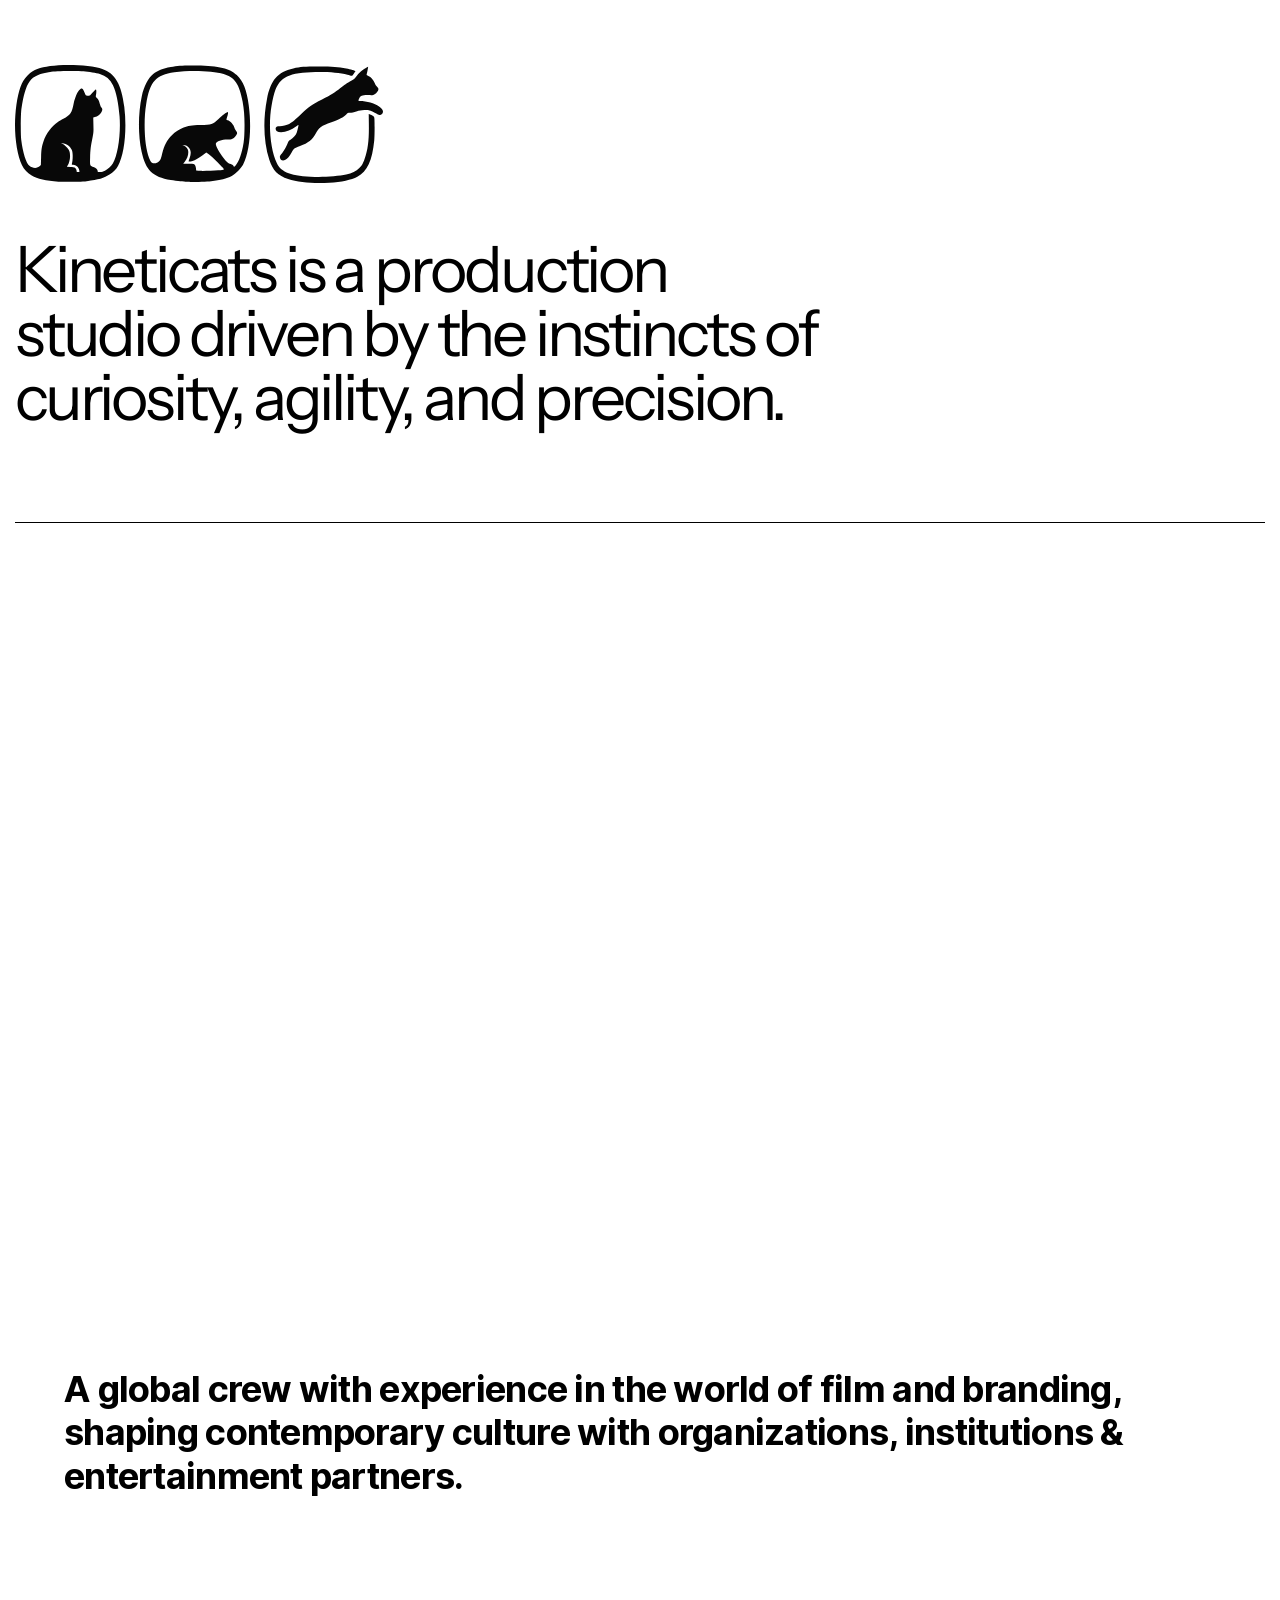
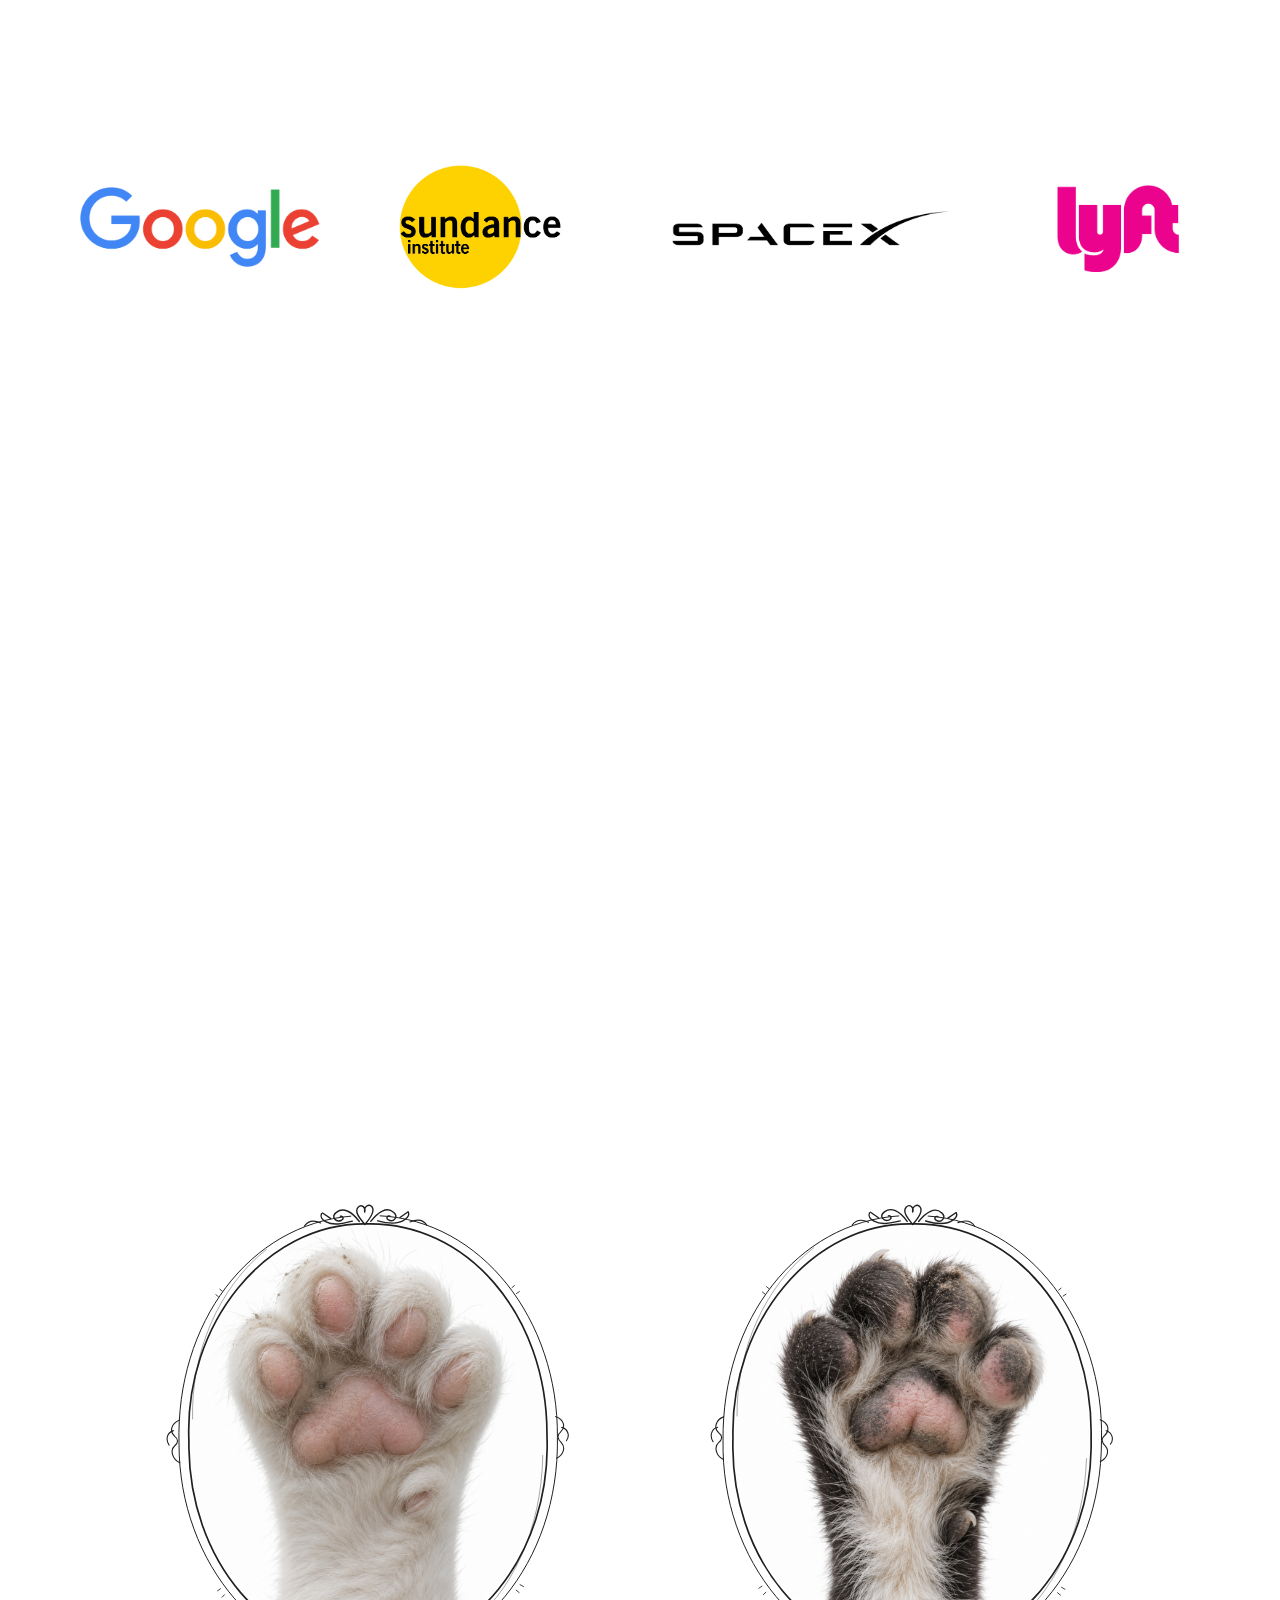
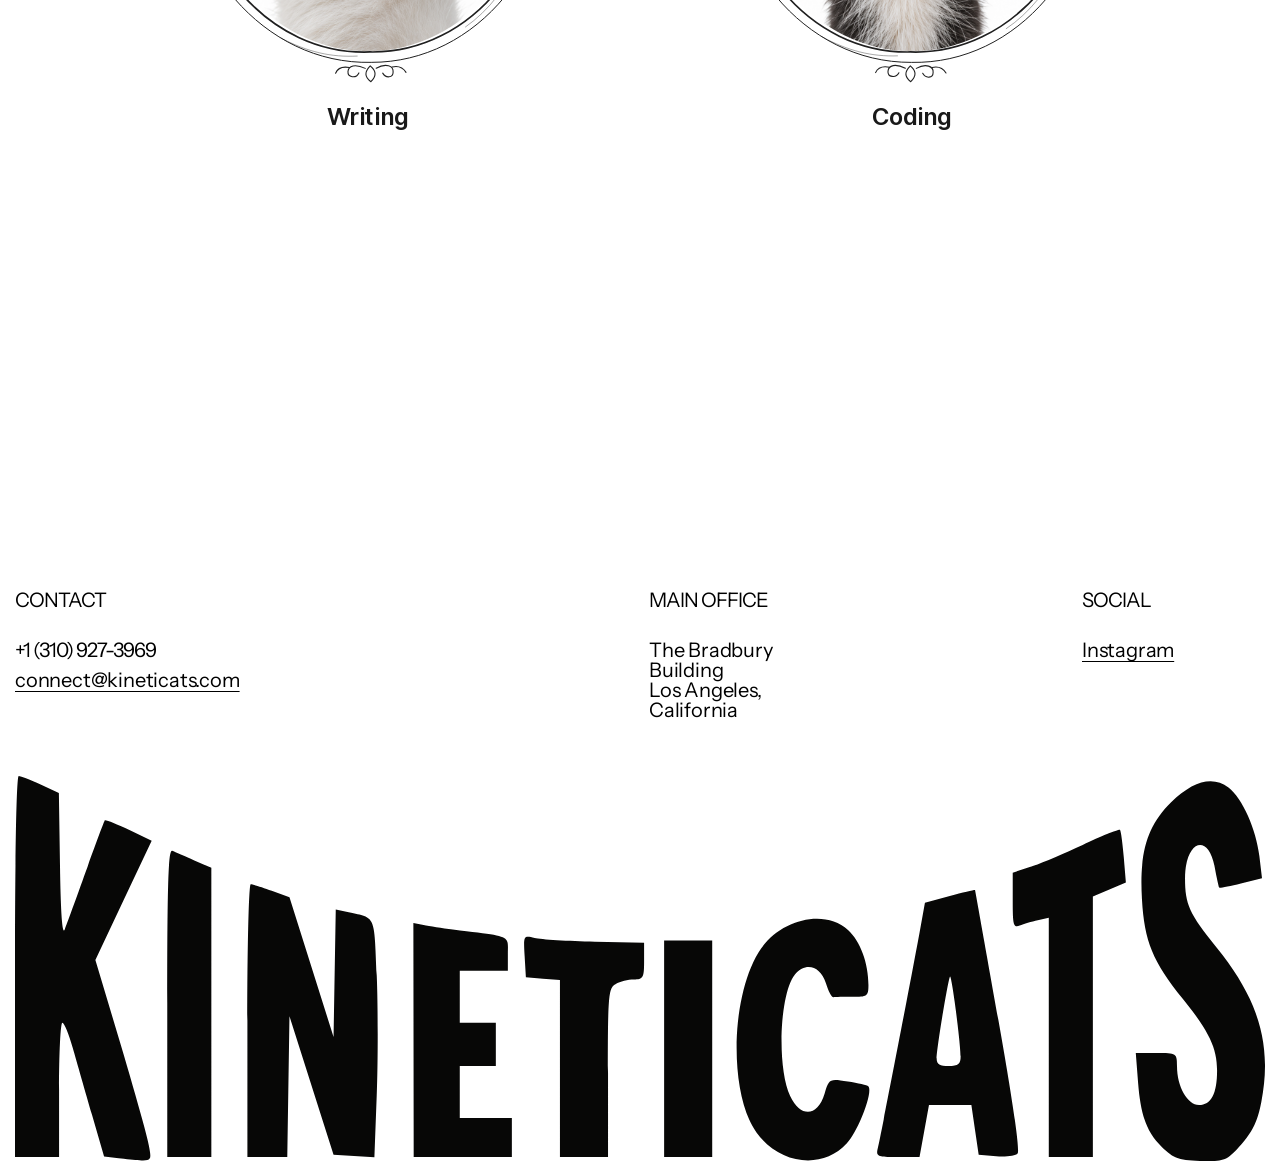
==== index.html @ dd5e09b6 "Show discipline names as plain unrotated text" ====
<!doctype html>
<!-- Created in Figma Sites -->
<html lang="en">
  <head>
    <meta charset="utf-8" />
    <noscript>
      <style>
        #container {
          display: none;
        }
      </style>
    </noscript>

    <meta name="viewport" content="width=device-width, initial-scale=1" />
    <meta name="color-scheme" content="light dark" />
    <link rel="preload" href="./_runtimes/sites-runtime.790e4395bedccd325cd4f781fda0945d3eb5bbe6a527c108de2a4fae7131b9bc.js" as="script" crossorigin />
    <link rel="preload" href="./_json/bc999f27-8c3a-4f10-80e6-85356deb7234/_index.json?v=7" as="fetch" />
        <style id="reset-css"> @layer figreset,figoverridable,reset,theme,base,figutils,components,utilities;@layer figoverridable{:root{font-synthesis:none}}@layer figutils{:root{--banner-height:48px;--banner-height-v2:40px;--full-height-with-banner:calc(100dvh - var(--banner-height))}@media (max-width:600px){.banner-v2-container{left:0 !important;right:0 !important;margin:0 auto !important}}.wrapper-with-banner .min-h-screen{min-height:var(--full-height-with-banner)}.wrapper-with-banner .h-screen{height:var(--full-height-with-banner)}}@layer figreset{:root{font-family:var( --default-font-family,ui-sans-serif,system-ui,sans-serif,'Apple Color Emoji','Segoe UI Emoji','Segoe UI Symbol','Noto Color Emoji' )}html{-webkit-text-size-adjust:100%;-webkit-tap-highlight-color:transparent;-webkit-font-smoothing:antialiased;width:100%}body{margin:0;width:100%}body:has([data-page-overflowx='hidden']){overflow-x:hidden}body:has([data-page-overflowx='auto']){overflow-x:auto}}@layer figutils{#container{width:100%}}@layer figreset{*,*:before,*:after{box-sizing:border-box}a{color:inherit;text-decoration:none}button{border:none;background:none;padding:0}h1,h2,h3,h4,h5,h6,p{font-size:inherit;font-weight:inherit}blockquote,dl,dd,h1,h2,h3,h4,h5,h6,hr,figure,p,pre{margin:0}ol,ul,menu{list-style:none;margin:0;padding-inline-start:0}}@layer figutils{:is(.textContents ul,ul.textContents) > li:before{content:'\2022';margin-left:-1.5em;display:inline-block;text-align:center;width:1.5em;-webkit-background-clip:var(--list-marker-background-clip);-webkit-text-fill-color:var(--list-marker-text-fill-color);background-clip:var(--list-marker-background-clip);color:var(--list-marker-color);font-size:var(--list-marker-font-size);line-height:var(--list-marker-line-height);vertical-align:var(--list-marker-vertical-align)}:is(.textContents ol,ol.textContents) > li::marker{color:var(--list-marker-color);font-size:var(--list-marker-font-size);line-height:var(--list-marker-line-height);vertical-align:var(--list-marker-vertical-align)}:is(.textContents,.textContents *).adjustLetterSpacing:after{content:'';margin-left:calc(var(--letter-spacing) * -1)}}@layer figutils{#container .embed{border:none}}@layer figutils{#container .marquee-container{overflow-x:hidden;display:flex;flex-direction:row;position:relative;width:var(--width);transform:var(--transform);&:hover div{animation-play-state:var(--pause-on-hover)}&:active div{animation-play-state:var(--pause-on-click)}&:focus-within > *{animation-play-state:paused !important}}#container .marquee{flex:0 0 auto;min-width:var(--min-width);display:flex;flex-direction:row;align-items:center;animation:scroll var(--duration) linear var(--delay) var(--iteration-count);animation-delay:var(--delay);animation-direction:var(--direction);animation-timing-function:var(--timing-function)}#container .marquee.reduced-motion{@media (prefers-reduced-motion:reduce){animation:none}}@keyframes scroll{0%{transform:translateX(0%)}100%{transform:translateX(-100%)}}#container .marquee-initial-child-container{flex:0 0 auto;display:flex;min-width:auto;flex-direction:row;align-items:center}#container .marquee-child{transform:var(--transform)}}@layer figutils{.code-behavior-wrapper > *{width:100%;height:100%}}@layer figreset{:root{--100dvw:100vw;--100dvh:100vh}@supports (width:100dvw){:root{--100dvw:100dvw;--100dvh:100dvh}}}@layer figutils{.bypass-link{position:fixed;top:16px;left:0;right:0;display:flex;justify-content:center;align-items:center;opacity:0;pointer-events:none}.bypass-link:focus-within{opacity:1;z-index:10000}.bypass-link > a{background-color:#000;color:#fff;border:1px solid #fff;padding:12px 16px;font-size:16px;border-radius:12px;pointer-events:auto}}@layer figreset{:root{text-align:left;button{text-align:left}}}</style><style id="font-faces-l5zui7"> @font-face{font-family:"Inter:Semi Bold";font-style:normal;src:url("./_woff/v2/Inter_1/Inter_1-english.woff2");font-display:block;unicode-range:U+0000-00A0,U+00A2-00A9,U+00AC-00AE,U+00B0-00B7,U+00B9-00BA,U+00BC-00BE,U+00D7,U+00F7,U+2000-206F,U+2074,U+20AC,U+2122,U+2190-21BB,U+2212,U+2215,U+F8FF,U+FEFF,U+FFFD}@font-face{font-family:"Inter:Semi Bold";font-style:normal;src:url("./_woff/v2/Inter_1/Inter_1-rest-latin.woff2");font-display:block;unicode-range:U+00A1,U+00AA-00AB,U+00AF,U+00B8,U+00BB,U+00BF-00D6,U+00D8-00F6,U+00F8-00FF,U+0131,U+0152-0153,U+02B0-02FF}@font-face{font-family:"Inter:Semi Bold";font-style:normal;src:url("./_woff/v2/Inter_1/Inter_1-latin-extended-a.woff2");font-display:block;unicode-range:U+0100-0130,U+0132-0151,U+0154-017F}@font-face{font-family:"Inter:Semi Bold";font-style:normal;src:url("./_woff/v2/Inter_1/Inter_1-latin-extended-b.woff2");font-display:block;unicode-range:U+0180-024F}@font-face{font-family:"Inter:Semi Bold";font-style:normal;src:url("./_woff/v2/Inter_1/Inter_1-latin-extended-additional.woff2");font-display:block;unicode-range:U+1E00-1EFF}@font-face{font-family:"Inter:Semi Bold";font-style:normal;src:url("./_woff/v2/Inter_1/Inter_1-rest.woff2");font-display:block;unicode-range:U+0250-02AF,U+0300-1DFF,U+1F00-1FFF,U+2070-2073,U+2075-20AB,U+20AD-2121,U+2123-218F,U+21BC-2211,U+2213-2214,U+2216-F8FE,U+F900-FEFE,U+FF00-FFFC,U+FFFE-FFFF}@font-face{font-family:"Inter:Bold";font-style:normal;src:url("./_woff/v2/Inter_1/Inter_1-english.woff2");font-display:block;unicode-range:U+0000-00A0,U+00A2-00A9,U+00AC-00AE,U+00B0-00B7,U+00B9-00BA,U+00BC-00BE,U+00D7,U+00F7,U+2000-206F,U+2074,U+20AC,U+2122,U+2190-21BB,U+2212,U+2215,U+F8FF,U+FEFF,U+FFFD}@font-face{font-family:"Inter:Bold";font-style:normal;src:url("./_woff/v2/Inter_1/Inter_1-rest-latin.woff2");font-display:block;unicode-range:U+00A1,U+00AA-00AB,U+00AF,U+00B8,U+00BB,U+00BF-00D6,U+00D8-00F6,U+00F8-00FF,U+0131,U+0152-0153,U+02B0-02FF}@font-face{font-family:"Inter:Bold";font-style:normal;src:url("./_woff/v2/Inter_1/Inter_1-latin-extended-a.woff2");font-display:block;unicode-range:U+0100-0130,U+0132-0151,U+0154-017F}@font-face{font-family:"Inter:Bold";font-style:normal;src:url("./_woff/v2/Inter_1/Inter_1-latin-extended-b.woff2");font-display:block;unicode-range:U+0180-024F}@font-face{font-family:"Inter:Bold";font-style:normal;src:url("./_woff/v2/Inter_1/Inter_1-latin-extended-additional.woff2");font-display:block;unicode-range:U+1E00-1EFF}@font-face{font-family:"Inter:Bold";font-style:normal;src:url("./_woff/v2/Inter_1/Inter_1-rest.woff2");font-display:block;unicode-range:U+0250-02AF,U+0300-1DFF,U+1F00-1FFF,U+2070-2073,U+2075-20AB,U+20AD-2121,U+2123-218F,U+21BC-2211,U+2213-2214,U+2216-F8FE,U+F900-FEFE,U+FF00-FFFC,U+FFFE-FFFF}@font-face{font-family:"Figtree:Regular";font-style:normal;src:url("./_woff/v2/Figtree_wght__2/Figtree_wght__2.woff2");font-display:block}@font-face{font-family:"Instrument Sans:SemiBold";font-style:normal;src:url("./_woff/v2/InstrumentSans_wdth_wght__1/InstrumentSans_wdth_wght__1-english.woff2");font-display:block;unicode-range:U+0000-00A0,U+00A2-00A9,U+00AC-00AE,U+00B0-00B7,U+00B9-00BA,U+00BC-00BE,U+00D7,U+00F7,U+2000-206F,U+2074,U+20AC,U+2122,U+2190-21BB,U+2212,U+2215,U+F8FF,U+FEFF,U+FFFD}@font-face{font-family:"Instrument Sans:SemiBold";font-style:normal;src:url("./_woff/v2/InstrumentSans_wdth_wght__1/InstrumentSans_wdth_wght__1-rest-latin.woff2");font-display:block;unicode-range:U+00A1,U+00AA-00AB,U+00AF,U+00B8,U+00BB,U+00BF-00D6,U+00D8-00F6,U+00F8-00FF,U+0131,U+0152-0153,U+02B0-02FF}@font-face{font-family:"Instrument Sans:SemiBold";font-style:normal;src:url("./_woff/v2/InstrumentSans_wdth_wght__1/InstrumentSans_wdth_wght__1-latin-extended-a.woff2");font-display:block;unicode-range:U+0100-0130,U+0132-0151,U+0154-017F}@font-face{font-family:"Instrument Sans:SemiBold";font-style:normal;src:url("./_woff/v2/InstrumentSans_wdth_wght__1/InstrumentSans_wdth_wght__1-latin-extended-b.woff2");font-display:block;unicode-range:U+0180-024F}@font-face{font-family:"Instrument Sans:SemiBold";font-style:normal;src:url("./_woff/v2/InstrumentSans_wdth_wght__1/InstrumentSans_wdth_wght__1-latin-extended-additional.woff2");font-display:block;unicode-range:U+1E00-1EFF}@font-face{font-family:"Instrument Sans:SemiBold";font-style:normal;src:url("./_woff/v2/InstrumentSans_wdth_wght__1/InstrumentSans_wdth_wght__1-rest.woff2");font-display:block;unicode-range:U+0250-02AF,U+0300-1DFF,U+1F00-1FFF,U+2070-2073,U+2075-20AB,U+20AD-2121,U+2123-218F,U+21BC-2211,U+2213-2214,U+2216-F8FE,U+F900-FEFE,U+FF00-FFFC,U+FFFE-FFFF}@font-face{font-family:"Instrument Sans:Regular";font-style:normal;src:url("./_woff/v2/InstrumentSans_wdth_wght__1/InstrumentSans_wdth_wght__1-english.woff2");font-display:block;unicode-range:U+0000-00A0,U+00A2-00A9,U+00AC-00AE,U+00B0-00B7,U+00B9-00BA,U+00BC-00BE,U+00D7,U+00F7,U+2000-206F,U+2074,U+20AC,U+2122,U+2190-21BB,U+2212,U+2215,U+F8FF,U+FEFF,U+FFFD}@font-face{font-family:"Instrument Sans:Regular";font-style:normal;src:url("./_woff/v2/InstrumentSans_wdth_wght__1/InstrumentSans_wdth_wght__1-rest-latin.woff2");font-display:block;unicode-range:U+00A1,U+00AA-00AB,U+00AF,U+00B8,U+00BB,U+00BF-00D6,U+00D8-00F6,U+00F8-00FF,U+0131,U+0152-0153,U+02B0-02FF}@font-face{font-family:"Instrument Sans:Regular";font-style:normal;src:url("./_woff/v2/InstrumentSans_wdth_wght__1/InstrumentSans_wdth_wght__1-latin-extended-a.woff2");font-display:block;unicode-range:U+0100-0130,U+0132-0151,U+0154-017F}@font-face{font-family:"Instrument Sans:Regular";font-style:normal;src:url("./_woff/v2/InstrumentSans_wdth_wght__1/InstrumentSans_wdth_wght__1-latin-extended-b.woff2");font-display:block;unicode-range:U+0180-024F}@font-face{font-family:"Instrument Sans:Regular";font-style:normal;src:url("./_woff/v2/InstrumentSans_wdth_wght__1/InstrumentSans_wdth_wght__1-latin-extended-additional.woff2");font-display:block;unicode-range:U+1E00-1EFF}@font-face{font-family:"Instrument Sans:Regular";font-style:normal;src:url("./_woff/v2/InstrumentSans_wdth_wght__1/InstrumentSans_wdth_wght__1-rest.woff2");font-display:block;unicode-range:U+0250-02AF,U+0300-1DFF,U+1F00-1FFF,U+2070-2073,U+2075-20AB,U+20AD-2121,U+2123-218F,U+21BC-2211,U+2213-2214,U+2216-F8FE,U+F900-FEFE,U+FF00-FFFC,U+FFFE-FFFF}@font-face{font-family:"Instrument Sans:Medium";font-style:normal;src:url("./_woff/v2/InstrumentSans_wdth_wght__1/InstrumentSans_wdth_wght__1-english.woff2");font-display:block;unicode-range:U+0000-00A0,U+00A2-00A9,U+00AC-00AE,U+00B0-00B7,U+00B9-00BA,U+00BC-00BE,U+00D7,U+00F7,U+2000-206F,U+2074,U+20AC,U+2122,U+2190-21BB,U+2212,U+2215,U+F8FF,U+FEFF,U+FFFD}@font-face{font-family:"Instrument Sans:Medium";font-style:normal;src:url("./_woff/v2/InstrumentSans_wdth_wght__1/InstrumentSans_wdth_wght__1-rest-latin.woff2");font-display:block;unicode-range:U+00A1,U+00AA-00AB,U+00AF,U+00B8,U+00BB,U+00BF-00D6,U+00D8-00F6,U+00F8-00FF,U+0131,U+0152-0153,U+02B0-02FF}@font-face{font-family:"Instrument Sans:Medium";font-style:normal;src:url("./_woff/v2/InstrumentSans_wdth_wght__1/InstrumentSans_wdth_wght__1-latin-extended-a.woff2");font-display:block;unicode-range:U+0100-0130,U+0132-0151,U+0154-017F}@font-face{font-family:"Instrument Sans:Medium";font-style:normal;src:url("./_woff/v2/InstrumentSans_wdth_wght__1/InstrumentSans_wdth_wght__1-latin-extended-b.woff2");font-display:block;unicode-range:U+0180-024F}@font-face{font-family:"Instrument Sans:Medium";font-style:normal;src:url("./_woff/v2/InstrumentSans_wdth_wght__1/InstrumentSans_wdth_wght__1-latin-extended-additional.woff2");font-display:block;unicode-range:U+1E00-1EFF}@font-face{font-family:"Instrument Sans:Medium";font-style:normal;src:url("./_woff/v2/InstrumentSans_wdth_wght__1/InstrumentSans_wdth_wght__1-rest.woff2");font-display:block;unicode-range:U+0250-02AF,U+0300-1DFF,U+1F00-1FFF,U+2070-2073,U+2075-20AB,U+20AD-2121,U+2123-218F,U+21BC-2211,U+2213-2214,U+2216-F8FE,U+F900-FEFE,U+FF00-FFFC,U+FFFE-FFFF}</style><style id="breakpoint-css">@media (width < 2407px){[data-breakpoint-id="node-22_122"]{display:none !important}}@media (width >= 2407px) or (width < 1280px){[data-breakpoint-id="node-1_835"]{display:none !important}}@media (width >= 1280px) or (width < 800px){[data-breakpoint-id="node-1_932"]{display:none !important}}@media (width >= 800px){[data-breakpoint-id="node-1_1029"]{display:none !important}}</style><style id="body-background-color">@media (max-width: 799px) { body:has([data-breakpoint-id="node-1_1029"]) { background-color: #fff } }
@media (max-width: 1279px), (min-width: 800px) { body:has([data-breakpoint-id="node-1_932"]) { background-color: #fff } }
@media (max-width: 2406px), (min-width: 1280px) { body:has([data-breakpoint-id="node-1_835"]) { background-color: #fff } }
@media (min-width: 2407px) { body:has([data-breakpoint-id="node-22_122"]) { background-color: #fff } }</style><style id="ssr-css">#container .css-oljopy {position: relative; display: flex; flex-direction: column; align-items: center;}#container .css-50jkpj {min-width: var(--content-min-width); width: 100%;}#container .css-rn2hh9 {--content-min-width: 100%; --content-min-height: var(--100dvh); align-content: stretch; overflow: clip; background-color: #fff;}#container .css-x6mm8n {height: 389px; width: 100%;}#container .css-9uyk0n {position: relative; flex-shrink: 0; display: flex; flex-direction: column; align-items: flex-start;}#container .css-paq0kv {align-content: stretch;}#container .css-jh2qzy {height: 362px; width: 100%;}#container .css-5knerd {position: relative; flex-shrink: 0;}#container .css-y8k1g7 {padding-top: 21px; padding-left: 15px; padding-right: 15px; display: flex; flex-direction: column; align-items: flex-start; position: relative;}#container .css-j9f0op {width: 100%; height: 100%;}#container .css-ermu19 {height: 330px; width: 100%;}#container .css-xg4wl6 {position: relative; flex-shrink: 0; padding-top: 10px; padding-bottom: 150px; display: flex; align-items: flex-start;}#container .css-2rl2s8 {border-style: solid; border-color: #000; border-top-width: 0px; border-bottom-width: 1px; border-left-width: 0px; border-right-width: 0px; position: absolute;}#container .css-ggwoeh {inset: 0px;}#container .css-5eam1e {pointer-events: none;}#container .css-nf5ac4 {display: block; position: relative; flex-shrink: 0;}#container .css-i5gsjr {width: 319px;}#container .css-hiyx2t {font-family: "Instrument Sans:Regular",sans-serif; word-break: break-word; font-weight: 400; font-size: var(--responsive-font-size,64px); letter-spacing: var(--responsive-letter-spacing,-3.2px); line-height: var(--responsive-line-height,1);}#container .css-ankcqa {font-variation-settings: "wdth" 100; color: #000; -webkit-text-fill-color: #000; --letter-spacing: var(--responsive-letter-spacing,-3.2px);}@media (min-width: 1px) {#container .css-ankcqa {--responsive-font-size: 44px;}}@media (min-width: 800px) {#container .css-ankcqa {--responsive-font-size: 64px;}}@media (min-width: 1280px) {#container .css-ankcqa {--responsive-font-size: 64px;}}#container .css-92ob8g {height: 409px; width: 100%;}#container .css-f18b0r {display: flex; flex-direction: column; align-items: flex-start; gap: 24px; position: relative; padding: 3px 24px 80px;}#container .css-cftxrh {aspect-ratio: 327/184;}#container .css-1oxkje {position: relative; flex-shrink: 0; display: block; border-radius: 16px;}#container .css-v27th6 {width: 100%;}#container .css-8197qa {max-width: 1440px; height: 174px; width: 100%;}#container .css-vkpzlc {position: relative; flex-shrink: 0; display: flex; flex-direction: column; justify-content: center;}#container .css-80djcw {font-family: "Inter:Bold",sans-serif; word-break: break-word; font-weight: 700; font-style: normal; font-size: 24px; letter-spacing: -0.48px; line-height: 0;}#container .css-6x7tl3 {font-variation-settings: normal; color: #000; -webkit-text-fill-color: #000; --letter-spacing: -0.48px;}#container .css-8zr56v {display: block;}#container .css-90q03s {line-height: 1.2;}#container .css-gxdil1 {overflow: clip;}#container .css-1kkr58 {display: flex; flex-direction: column; align-items: center; border-radius: inherit;}#container .css-nmfkat {display: flex; flex-direction: column; align-items: center; position: relative; padding: 48px 24px;}#container .css-i5go71 {width: 375px;}#container .css-xazr9b {position: relative; flex-shrink: 0; padding-bottom: 32px; padding-left: 24px; padding-right: 24px; display: flex; flex-direction: column; align-items: center; gap: 32px;}#container .css-up14y8 {position: relative; flex-shrink: 0; display: flex; flex-direction: column; align-items: flex-start; gap: 16px; border-radius: 8px;}#container .css-bxgzkn {aspect-ratio: 552/414;}#container .css-ez8men {max-width: none; width: 100%; height: 100%;}#container .css-fwdtfw {position: absolute; border-radius: 16px;}#container .css-scd4s8 {object-fit: cover; inset: 0px; pointer-events: none;}#container .css-d8c8dw {position: relative; flex-shrink: 0; display: flex; justify-content: space-between; align-items: baseline;}#container .css-pk1cy5 {font-family: "Inter:Semi Bold",sans-serif; word-break: break-word; font-weight: 600; font-style: normal; font-size: 18px; letter-spacing: -0.36px; line-height: 0; white-space: nowrap;}#container .css-7fd160 {font-variation-settings: normal; color: #000; -webkit-text-fill-color: #000; --letter-spacing: -0.36px;}#container .css-g3keny {position: relative; flex-shrink: 0; padding-bottom: 40px; padding-left: 24px; padding-right: 24px; display: flex; flex-direction: column; align-items: center; gap: 32px;}#container .css-9wcrad {height: 646px; width: 100%;}#container .css-134pm3 {cursor: pointer;}#container .css-j7ydti {padding-top: 30px; padding-left: 15px; padding-right: 15px; display: flex; flex-direction: column; align-items: flex-start; gap: 67px; position: relative;}#container .css-a8chxs {position: relative; flex-shrink: 0; display: flex; flex-direction: column; align-items: flex-start; gap: 50px;}#container .css-a8cjf6 {position: relative; flex-shrink: 0; display: flex; flex-direction: column; align-items: flex-start; gap: 30px;}#container .css-hf9sha {cursor: pointer; align-content: stretch;}#container .css-it5lfk {font-family: "Instrument Sans:Regular",sans-serif; word-break: break-word; font-weight: 400; font-size: var(--responsive-font-size,20px); letter-spacing: var(--responsive-letter-spacing,-1px); text-align: left; line-height: var(--responsive-line-height,1);}#container .css-csiriq {font-variation-settings: "wdth" 100; color: #000; -webkit-text-fill-color: #000; --letter-spacing: var(--responsive-letter-spacing,-1px);}@media (min-width: 1px) {#container .css-csiriq {--responsive-font-size: 20px;}}@media (min-width: 800px) {#container .css-csiriq {--responsive-font-size: 20px;}}@media (min-width: 1280px) {#container .css-csiriq {--responsive-font-size: 20px;}}#container .css-a8ckwk {position: relative; flex-shrink: 0; display: flex; flex-direction: column; align-items: flex-start; gap: 10px;}#container .css-wda4xu {font-variation-settings: "wdth" 100; color: #000; -webkit-text-fill-color: #000; --letter-spacing: var(--responsive-letter-spacing,-1px); text-decoration-line: underline; text-underline-position: from-font; text-decoration-thickness: from-font; text-decoration-style: solid; cursor: pointer;}@media (min-width: 1px) {#container .css-wda4xu {--responsive-font-size: 20px; --responsive-letter-spacing: -0.2px; --responsive-line-height: 1;}}@media (min-width: 800px) {#container .css-wda4xu {--responsive-font-size: 20px; --responsive-letter-spacing: -0.2px; --responsive-line-height: 1;}}@media (min-width: 1280px) {#container .css-wda4xu {--responsive-font-size: 20px; --responsive-letter-spacing: -0.2px; --responsive-line-height: 1;}}#container .css-a8ch5d {position: relative; flex-shrink: 0; display: flex; flex-direction: column; align-items: flex-start; gap: 62px;}#container .css-i5hggv {width: 201px;}#container .css-wc1msa {position: relative; flex-shrink: 0; display: block;}#container .css-94y5t4 {font-family: "Instrument Sans:Regular",sans-serif; word-break: break-word; font-weight: 400; font-size: var(--responsive-font-size,20px); letter-spacing: var(--responsive-letter-spacing,-1px); text-align: left; line-height: 0;}#container .css-kbut8q {font-variation-settings: "wdth" 100; color: #000; -webkit-text-fill-color: #000; --letter-spacing: var(--responsive-letter-spacing,-1px);}@media (min-width: 1px) {#container .css-kbut8q {color: #000; -webkit-text-fill-color: #000; --responsive-font-size: 20px; --responsive-letter-spacing: -0.2px; --responsive-line-height: 1;}}@media (min-width: 800px) {#container .css-kbut8q {color: #000; -webkit-text-fill-color: #000; --responsive-font-size: 20px; --responsive-letter-spacing: -0.2px; --responsive-line-height: 1;}}@media (min-width: 1280px) {#container .css-kbut8q {color: #000; -webkit-text-fill-color: #000; --responsive-font-size: 20px; --responsive-letter-spacing: -0.2px; --responsive-line-height: 1;}}#container .css-8jchzs {display: block; margin-bottom: 0px;}#container .css-os84kx {line-height: var(--responsive-line-height,1);}#container .css-dkgzyu {}@media (min-width: 1px) {#container .css-dkgzyu {--responsive-font-size: 20px;}}@media (min-width: 800px) {#container .css-dkgzyu {--responsive-font-size: 20px;}}@media (min-width: 1280px) {#container .css-dkgzyu {--responsive-font-size: 20px;}}#container .css-i5hxh4 {width: 183px;}#container .css-onrsjs {font-family: "Instrument Sans:Regular",sans-serif; word-break: break-word; font-weight: 400; font-size: 0px; letter-spacing: var(--responsive-letter-spacing,-1px); text-align: left; line-height: 0;}#container .css-3znjyp {line-height: var(--responsive-line-height,1); font-family: "Instrument Sans:Regular",sans-serif; word-break: break-word; font-weight: 400; font-size: var(--responsive-font-size,20px); letter-spacing: var(--responsive-letter-spacing,-1px);}#container .css-vpdvd1 {font-variation-settings: "wdth" 100; text-decoration-line: underline; text-underline-position: from-font; text-decoration-thickness: from-font; text-decoration-style: solid; cursor: pointer;}@media (min-width: 1px) {#container .css-vpdvd1 {--responsive-font-size: 20px; --responsive-letter-spacing: -0.2px; --responsive-line-height: 1;}}@media (min-width: 800px) {#container .css-vpdvd1 {--responsive-font-size: 20px; --responsive-letter-spacing: -0.2px; --responsive-line-height: 1;}}@media (min-width: 1280px) {#container .css-vpdvd1 {--responsive-font-size: 20px; --responsive-letter-spacing: -0.2px; --responsive-line-height: 1;}}#container .css-1v4ltw {height: 218px; width: 100%;}#container .css-tzn6qh {display: block; position: absolute;}#container .css-7kv4dh {inset: 0px;}#container .css-5wqrg6 {height: 212px; width: 100%;}#container .css-atgcpy {background-color: #fff;}#container .css-op8ygs {padding-top: 15px; padding-left: 15px; padding-right: 15px; display: flex; flex-direction: column; align-items: flex-start; position: relative;}#container .css-4jnu3f {height: 305px; width: 100%;}#container .css-sdhooz {position: relative; flex-shrink: 0; padding-top: 50px; padding-bottom: 10px; display: flex; align-items: flex-start;}#container .css-b3prys {width: 368px; height: 117.531px;}#container .css-pvv6x9 {height: 275px; width: 100%;}#container .css-db1t7l {height: 408px; width: 100%;}#container .css-dp8jz9 {max-width: 820px; width: 645px; height: 265px;}#container .css-718ee8 {height: 948px; width: 100%;}#container .css-rovu94 {display: flex; flex-direction: column; align-items: flex-start; gap: 116px; position: relative; padding: 215px 32px 62px;}#container .css-o8p6qn {aspect-ratio: 736/414;}#container .css-hrznun {font-family: "Inter:Bold",sans-serif; word-break: break-word; font-weight: 700; font-style: normal; font-size: 28px; letter-spacing: -0.56px; line-height: 0;}#container .css-6h9sdm {font-variation-settings: normal; color: #000; -webkit-text-fill-color: #000; --letter-spacing: -0.56px;}#container .css-y6psg3 {display: flex; flex-direction: column; align-items: center; position: relative; padding: 64px;}#container .css-d99pxw {height: 2687px;}#container .css-i5dmkk {width: 800px;}#container .css-n0ay87 {position: relative; flex-shrink: 0; padding-bottom: 64px; padding-left: 64px; padding-right: 64px; display: flex; flex-direction: column; align-items: center; gap: 64px;}#container .css-up15n7 {position: relative; flex-shrink: 0; display: flex; flex-direction: column; align-items: flex-start; gap: 24px; border-radius: 8px;}#container .css-karggd {font-family: "Inter:Semi Bold",sans-serif; word-break: break-word; font-weight: 600; font-style: normal; font-size: 20px; letter-spacing: -0.4px; line-height: 0; white-space: nowrap;}#container .css-mptydh {font-variation-settings: normal; color: #000; -webkit-text-fill-color: #000; --letter-spacing: -0.4px;}#container .css-3xl0rk {max-width: 1920px; height: 564px; width: 100%;}#container .css-qs5z68 {max-width: inherit; width: 100%; height: 100%;}#container .css-3j4604 {display: flex; flex-direction: column; align-items: flex-start; gap: 171px; position: relative; padding: 30px 15px 15px;}#container .css-7nenmu {position: relative; flex-shrink: 0; display: flex; align-items: flex-start; gap: 67px;}#container .css-i5heub {width: 227px;}#container .css-y3ivto {max-width: 625px; height: 59.025px; min-width: 1px;}#container .css-uwf2km {position: relative; flex: 1 0 0; display: block;}#container .css-7nenlz {position: relative; flex-shrink: 0; display: flex; align-items: flex-start; gap: 66px;}#container .css-1j74g {min-height: 1px; width: 100%;}#container .css-yjpjle {height: 296px; width: 100%;}#container .css-lpxk4k {max-width: 820px; width: 820px; height: 265px;}#container .css-e784qx {height: 1182px; width: 100%;}#container .css-2opp2u {display: flex; flex-direction: column; align-items: flex-start; gap: 48px; position: relative; padding: 120px 64px;}#container .css-8ocdlr {aspect-ratio: 1152/648;}#container .css-rgynkj {height: 242px; width: 100%;}#container .css-krd0r3 {height: 260px; width: 100%;}#container .css-iifu9k {font-family: "Inter:Bold",sans-serif; word-break: break-word; font-weight: 700; font-style: normal; font-size: 36px; letter-spacing: -0.72px; line-height: 0;}#container .css-5ldpyo {font-variation-settings: normal; color: #000; -webkit-text-fill-color: #000; --letter-spacing: -0.72px;}#container .css-s2gclo {height: 397px; width: 100%;}#container .css-orb0u5 {display: flex; flex-direction: column; align-items: center; position: relative; padding: 80px 64px;}#container .css-d8py0n {height: 1694px;}#container .css-eowy7b {width: 1280px; height: 946px;}#container .css-yzx1wt {position: relative; flex-shrink: 0; padding-bottom: 80px; padding-left: 120px; padding-right: 120px; display: flex; justify-content: center; align-items: center; gap: 48px;}#container .css-bvz6vq {height: 493px; min-width: 1px;}#container .css-qcju9u {position: relative; flex: 1 0 0; display: flex; flex-direction: column; align-items: flex-start; gap: 32px; border-radius: 8px;}#container .css-2qzf4d {aspect-ratio: 496/570;}#container .css-6j4d9z {font-family: "Inter:Semi Bold",sans-serif; word-break: break-word; font-weight: 600; font-style: normal; font-size: 24px; letter-spacing: -0.48px; line-height: 0; white-space: nowrap;}#container .css-5icu3x {width: 1280px;}#container .css-2fgpwh {min-width: 1px;}#container .css-ovt77c {max-width: 1920px; height: 616px; width: 100%;}#container .css-ql3yjd {display: flex; flex-direction: column; align-items: flex-start; gap: 127px; position: relative; padding: 30px 15px 15px;}#container .css-punlrh {height: 59px; width: 100%;}#container .css-22itc5 {position: relative; flex-shrink: 0; display: flex; align-items: flex-start;}#container .css-i5evnr {width: 616px;}#container .css-jvpnk3 {position: relative; flex-shrink: 0; display: flex; justify-content: space-between; align-items: flex-start;}#container .css-e9dccx {font-family: "Instrument Sans:Regular",sans-serif; word-break: break-word; font-weight: 400; font-size: var(--responsive-font-size,20px); letter-spacing: var(--responsive-letter-spacing,-1px); line-height: var(--responsive-line-height,1);}#container .css-16evev {font-family: "Instrument Sans:Regular",sans-serif; word-break: break-word; font-weight: 400; font-size: var(--responsive-font-size,20px); letter-spacing: var(--responsive-letter-spacing,-1px); line-height: 0;}#container .css-65cjop {font-family: "Instrument Sans:Regular",sans-serif; word-break: break-word; font-weight: 400; font-size: 0px; letter-spacing: var(--responsive-letter-spacing,-1px); line-height: 0;}#container .css-j6ldtg {min-width: var(--content-min-width); width: 100%; height: var(--content-min-height);}#container .css-v11lvd {--content-min-width: 100%; --content-min-height: max(var(--100dvh), 6380px); align-content: stretch; overflow: clip; background-color: #fff;}#container .css-d8qk7r {height: 1782px;}#container .css-3roy8m {position: relative; flex-shrink: 0; display: flex; flex-direction: column; align-items: flex-start; gap: 129px; padding: 120px 64px;}#container .css-sfymz {width: 2279px; height: 1281.938px;}#container .css-hxspsr {width: 2279px; height: 242px;}#container .css-ewhmg2 {font-family: "Inter:Bold",sans-serif; word-break: break-word; font-weight: 700; font-style: normal; font-size: 70px; letter-spacing: -1.4px; line-height: 0;}#container .css-xmvtdm {font-variation-settings: normal; color: #000; -webkit-text-fill-color: #000; --letter-spacing: -1.4px;}#container .css-x5qyn3 {height: 529px; width: 100%;}#container .css-df7hps {display: flex; flex-direction: column; align-items: center; position: relative; padding: 133px 64px 80px;}#container .css-wthd18 {height: 317px; width: 100%;}#container .css-lpzimq {height: 2434px; width: 100%;}#container .css-x2bsdf {position: relative; flex-shrink: 0; display: flex; flex-direction: column; align-items: flex-start; gap: 464px;}#container .css-wr3cs {width: 2407px; height: 369px;}#container .css-s6a4mc {width: 2407px; height: 1973px;}#container .css-urmupc {max-width: 1920px; width: 100%;}#container .css-qvctsa {display: flex; flex-direction: column; align-items: flex-start; gap: 191px; position: relative; padding: 267px 15px 15px;}#container .css-o2anmh {position: relative; flex-shrink: 0; display: flex; align-items: flex-start; gap: 714px;}#container .css-y0uen0 {height: 520.246px; width: 100%;}</style><script>window.__serverRenderedCSSClassNames = {"css-oljopy":"{\"position\":\"relative\",\"display\":\"flex\",\"flexDirection\":\"column\",\"alignItems\":\"center\"}","css-50jkpj":"{\"minWidth\":\"var(--content-min-width)\",\"width\":\"100%\"}","css-rn2hh9":"{\"--content-min-width\":\"100%\",\"--content-min-height\":\"var(--100dvh)\",\"alignContent\":\"stretch\",\"overflow\":\"clip\",\"backgroundColor\":\"#fff\"}","css-x6mm8n":"{\"height\":389,\"width\":\"100%\"}","css-9uyk0n":"{\"position\":\"relative\",\"flexShrink\":0,\"display\":\"flex\",\"flexDirection\":\"column\",\"alignItems\":\"flex-start\"}","css-paq0kv":"{\"alignContent\":\"stretch\"}","css-jh2qzy":"{\"height\":362,\"width\":\"100%\"}","css-5knerd":"{\"position\":\"relative\",\"flexShrink\":0}","css-y8k1g7":"{\"paddingTop\":21,\"paddingLeft\":15,\"paddingRight\":15,\"display\":\"flex\",\"flexDirection\":\"column\",\"alignItems\":\"flex-start\",\"position\":\"relative\"}","css-j9f0op":"{\"width\":\"100%\",\"height\":\"100%\"}","css-ermu19":"{\"height\":330,\"width\":\"100%\"}","css-xg4wl6":"{\"position\":\"relative\",\"flexShrink\":0,\"paddingTop\":10,\"paddingBottom\":150,\"display\":\"flex\",\"alignItems\":\"flex-start\"}","css-2rl2s8":"{\"borderStyle\":\"solid\",\"borderColor\":\"#000\",\"borderTopWidth\":0,\"borderBottomWidth\":1,\"borderLeftWidth\":0,\"borderRightWidth\":0,\"position\":\"absolute\"}","css-ggwoeh":"{\"top\":0,\"left\":0,\"right\":0,\"bottom\":0}","css-5eam1e":"{\"pointerEvents\":\"none\"}","css-nf5ac4":"{\"display\":\"block\",\"position\":\"relative\",\"flexShrink\":0}","css-i5gsjr":"{\"width\":319}","css-hiyx2t":"{\"fontFamily\":\"\\\"Instrument Sans:Regular\\\",sans-serif\",\"wordBreak\":\"break-word\",\"fontWeight\":400,\"fontSize\":\"var(--responsive-font-size,64px)\",\"letterSpacing\":\"var(--responsive-letter-spacing,-3.2px)\",\"lineHeight\":\"var(--responsive-line-height,1)\"}","css-ankcqa":"{\"fontVariationSettings\":\"\\\"wdth\\\" 100\",\"color\":\"#000\",\"WebkitTextFillColor\":\"#000\",\"media\":{\"(min-width: 1px)\":{\"--responsive-font-size\":\"44px\"},\"(min-width: 800px)\":{\"--responsive-font-size\":\"64px\"},\"(min-width: 1280px)\":{\"--responsive-font-size\":\"64px\"}},\"--letter-spacing\":\"var(--responsive-letter-spacing,-3.2px)\"}","css-92ob8g":"{\"height\":409,\"width\":\"100%\"}","css-f18b0r":"{\"paddingTop\":3,\"paddingBottom\":80,\"paddingLeft\":24,\"paddingRight\":24,\"display\":\"flex\",\"flexDirection\":\"column\",\"alignItems\":\"flex-start\",\"gap\":24,\"position\":\"relative\"}","css-cftxrh":"{\"aspectRatio\":\"327/184\"}","css-1oxkje":"{\"position\":\"relative\",\"flexShrink\":0,\"borderTopLeftRadius\":16,\"borderTopRightRadius\":16,\"borderBottomRightRadius\":16,\"borderBottomLeftRadius\":16,\"display\":\"block\"}","css-v27th6":"{\"width\":\"100%\"}","css-8197qa":"{\"maxWidth\":1440,\"height\":174,\"width\":\"100%\"}","css-vkpzlc":"{\"position\":\"relative\",\"flexShrink\":0,\"display\":\"flex\",\"flexDirection\":\"column\",\"justifyContent\":\"center\"}","css-80djcw":"{\"fontFamily\":\"\\\"Inter:Bold\\\",sans-serif\",\"wordBreak\":\"break-word\",\"fontWeight\":700,\"fontStyle\":\"normal\",\"fontSize\":\"24px\",\"letterSpacing\":\"-0.48px\",\"lineHeight\":0}","css-6x7tl3":"{\"fontVariationSettings\":\"normal\",\"color\":\"#000\",\"WebkitTextFillColor\":\"#000\",\"--letter-spacing\":\"-0.48px\"}","css-8zr56v":"{\"display\":\"block\"}","css-90q03s":"{\"lineHeight\":\"1.2\"}","css-gxdil1":"{\"overflowX\":\"clip\",\"overflowY\":\"clip\"}","css-1kkr58":"{\"display\":\"flex\",\"flexDirection\":\"column\",\"alignItems\":\"center\",\"borderRadius\":\"inherit\"}","css-nmfkat":"{\"paddingTop\":48,\"paddingBottom\":48,\"paddingLeft\":24,\"paddingRight\":24,\"display\":\"flex\",\"flexDirection\":\"column\",\"alignItems\":\"center\",\"position\":\"relative\"}","css-i5go71":"{\"width\":375}","css-xazr9b":"{\"position\":\"relative\",\"flexShrink\":0,\"paddingBottom\":32,\"paddingLeft\":24,\"paddingRight\":24,\"display\":\"flex\",\"flexDirection\":\"column\",\"alignItems\":\"center\",\"gap\":32}","css-up14y8":"{\"position\":\"relative\",\"flexShrink\":0,\"borderTopLeftRadius\":8,\"borderTopRightRadius\":8,\"borderBottomRightRadius\":8,\"borderBottomLeftRadius\":8,\"display\":\"flex\",\"flexDirection\":\"column\",\"alignItems\":\"flex-start\",\"gap\":16}","css-bxgzkn":"{\"aspectRatio\":\"552/414\"}","css-ez8men":"{\"maxWidth\":\"none\",\"width\":\"100%\",\"height\":\"100%\"}","css-fwdtfw":"{\"position\":\"absolute\",\"borderTopLeftRadius\":16,\"borderTopRightRadius\":16,\"borderBottomRightRadius\":16,\"borderBottomLeftRadius\":16}","css-scd4s8":"{\"objectFit\":\"cover\",\"inset\":0,\"pointerEvents\":\"none\"}","css-d8c8dw":"{\"position\":\"relative\",\"flexShrink\":0,\"display\":\"flex\",\"justifyContent\":\"space-between\",\"alignItems\":\"baseline\"}","css-pk1cy5":"{\"fontFamily\":\"\\\"Inter:Semi Bold\\\",sans-serif\",\"wordBreak\":\"break-word\",\"fontWeight\":600,\"fontStyle\":\"normal\",\"fontSize\":\"18px\",\"letterSpacing\":\"-0.36px\",\"lineHeight\":0,\"whiteSpace\":\"nowrap\"}","css-7fd160":"{\"fontVariationSettings\":\"normal\",\"color\":\"#000\",\"WebkitTextFillColor\":\"#000\",\"--letter-spacing\":\"-0.36px\"}","css-g3keny":"{\"position\":\"relative\",\"flexShrink\":0,\"paddingBottom\":40,\"paddingLeft\":24,\"paddingRight\":24,\"display\":\"flex\",\"flexDirection\":\"column\",\"alignItems\":\"center\",\"gap\":32}","css-9wcrad":"{\"height\":646,\"width\":\"100%\"}","css-134pm3":"{\"cursor\":\"pointer\"}","css-j7ydti":"{\"paddingTop\":30,\"paddingLeft\":15,\"paddingRight\":15,\"display\":\"flex\",\"flexDirection\":\"column\",\"alignItems\":\"flex-start\",\"gap\":67,\"position\":\"relative\"}","css-a8chxs":"{\"position\":\"relative\",\"flexShrink\":0,\"display\":\"flex\",\"flexDirection\":\"column\",\"alignItems\":\"flex-start\",\"gap\":50}","css-a8cjf6":"{\"position\":\"relative\",\"flexShrink\":0,\"display\":\"flex\",\"flexDirection\":\"column\",\"alignItems\":\"flex-start\",\"gap\":30}","css-hf9sha":"{\"cursor\":\"pointer\",\"alignContent\":\"stretch\"}","css-it5lfk":"{\"fontFamily\":\"\\\"Instrument Sans:Regular\\\",sans-serif\",\"wordBreak\":\"break-word\",\"fontWeight\":400,\"fontSize\":\"var(--responsive-font-size,20px)\",\"letterSpacing\":\"var(--responsive-letter-spacing,-1px)\",\"textAlign\":\"left\",\"lineHeight\":\"var(--responsive-line-height,1)\"}","css-csiriq":"{\"fontVariationSettings\":\"\\\"wdth\\\" 100\",\"color\":\"#000\",\"WebkitTextFillColor\":\"#000\",\"media\":{\"(min-width: 1px)\":{\"--responsive-font-size\":\"20px\"},\"(min-width: 800px)\":{\"--responsive-font-size\":\"20px\"},\"(min-width: 1280px)\":{\"--responsive-font-size\":\"20px\"}},\"--letter-spacing\":\"var(--responsive-letter-spacing,-1px)\"}","css-a8ckwk":"{\"position\":\"relative\",\"flexShrink\":0,\"display\":\"flex\",\"flexDirection\":\"column\",\"alignItems\":\"flex-start\",\"gap\":10}","css-wda4xu":"{\"fontVariationSettings\":\"\\\"wdth\\\" 100\",\"color\":\"#000\",\"WebkitTextFillColor\":\"#000\",\"media\":{\"(min-width: 1px)\":{\"--responsive-font-size\":\"20px\",\"--responsive-letter-spacing\":\"-0.2px\",\"--responsive-line-height\":\"1\"},\"(min-width: 800px)\":{\"--responsive-font-size\":\"20px\",\"--responsive-letter-spacing\":\"-0.2px\",\"--responsive-line-height\":\"1\"},\"(min-width: 1280px)\":{\"--responsive-font-size\":\"20px\",\"--responsive-letter-spacing\":\"-0.2px\",\"--responsive-line-height\":\"1\"}},\"--letter-spacing\":\"var(--responsive-letter-spacing,-1px)\",\"textDecorationLine\":\"underline\",\"textUnderlinePosition\":\"from-font\",\"textDecorationThickness\":\"from-font\",\"textDecorationStyle\":\"solid\",\"cursor\":\"pointer\"}","css-a8ch5d":"{\"position\":\"relative\",\"flexShrink\":0,\"display\":\"flex\",\"flexDirection\":\"column\",\"alignItems\":\"flex-start\",\"gap\":62}","css-i5hggv":"{\"width\":201}","css-wc1msa":"{\"position\":\"relative\",\"flexShrink\":0,\"display\":\"block\"}","css-94y5t4":"{\"fontFamily\":\"\\\"Instrument Sans:Regular\\\",sans-serif\",\"wordBreak\":\"break-word\",\"fontWeight\":400,\"fontSize\":\"var(--responsive-font-size,20px)\",\"letterSpacing\":\"var(--responsive-letter-spacing,-1px)\",\"textAlign\":\"left\",\"lineHeight\":0}","css-kbut8q":"{\"fontVariationSettings\":\"\\\"wdth\\\" 100\",\"color\":\"#000\",\"WebkitTextFillColor\":\"#000\",\"media\":{\"(min-width: 1px)\":{\"color\":\"#000\",\"WebkitTextFillColor\":\"#000\",\"--responsive-font-size\":\"20px\",\"--responsive-letter-spacing\":\"-0.2px\",\"--responsive-line-height\":\"1\"},\"(min-width: 800px)\":{\"color\":\"#000\",\"WebkitTextFillColor\":\"#000\",\"--responsive-font-size\":\"20px\",\"--responsive-letter-spacing\":\"-0.2px\",\"--responsive-line-height\":\"1\"},\"(min-width: 1280px)\":{\"color\":\"#000\",\"WebkitTextFillColor\":\"#000\",\"--responsive-font-size\":\"20px\",\"--responsive-letter-spacing\":\"-0.2px\",\"--responsive-line-height\":\"1\"}},\"--letter-spacing\":\"var(--responsive-letter-spacing,-1px)\"}","css-8jchzs":"{\"display\":\"block\",\"marginBottom\":0}","css-os84kx":"{\"lineHeight\":\"var(--responsive-line-height,1)\"}","css-dkgzyu":"{\"media\":{\"(min-width: 1px)\":{\"--responsive-font-size\":\"20px\"},\"(min-width: 800px)\":{\"--responsive-font-size\":\"20px\"},\"(min-width: 1280px)\":{\"--responsive-font-size\":\"20px\"}}}","css-i5hxh4":"{\"width\":183}","css-onrsjs":"{\"fontFamily\":\"\\\"Instrument Sans:Regular\\\",sans-serif\",\"wordBreak\":\"break-word\",\"fontWeight\":400,\"fontSize\":0,\"letterSpacing\":\"var(--responsive-letter-spacing,-1px)\",\"textAlign\":\"left\",\"lineHeight\":0}","css-3znjyp":"{\"lineHeight\":\"var(--responsive-line-height,1)\",\"fontFamily\":\"\\\"Instrument Sans:Regular\\\",sans-serif\",\"wordBreak\":\"break-word\",\"fontWeight\":400,\"fontSize\":\"var(--responsive-font-size,20px)\",\"letterSpacing\":\"var(--responsive-letter-spacing,-1px)\"}","css-vpdvd1":"{\"fontVariationSettings\":\"\\\"wdth\\\" 100\",\"media\":{\"(min-width: 1px)\":{\"--responsive-font-size\":\"20px\",\"--responsive-letter-spacing\":\"-0.2px\",\"--responsive-line-height\":\"1\"},\"(min-width: 800px)\":{\"--responsive-font-size\":\"20px\",\"--responsive-letter-spacing\":\"-0.2px\",\"--responsive-line-height\":\"1\"},\"(min-width: 1280px)\":{\"--responsive-font-size\":\"20px\",\"--responsive-letter-spacing\":\"-0.2px\",\"--responsive-line-height\":\"1\"}},\"textDecorationLine\":\"underline\",\"textUnderlinePosition\":\"from-font\",\"textDecorationThickness\":\"from-font\",\"textDecorationStyle\":\"solid\",\"cursor\":\"pointer\"}","css-1v4ltw":"{\"height\":218,\"width\":\"100%\"}","css-tzn6qh":"{\"display\":\"block\",\"position\":\"absolute\"}","css-7kv4dh":"{\"inset\":0}","css-5wqrg6":"{\"height\":212,\"width\":\"100%\"}","css-atgcpy":"{\"backgroundColor\":\"#fff\"}","css-op8ygs":"{\"paddingTop\":15,\"paddingLeft\":15,\"paddingRight\":15,\"display\":\"flex\",\"flexDirection\":\"column\",\"alignItems\":\"flex-start\",\"position\":\"relative\"}","css-4jnu3f":"{\"height\":305,\"width\":\"100%\"}","css-sdhooz":"{\"position\":\"relative\",\"flexShrink\":0,\"paddingTop\":50,\"paddingBottom\":10,\"display\":\"flex\",\"alignItems\":\"flex-start\"}","css-b3prys":"{\"width\":368,\"height\":117.531}","css-pvv6x9":"{\"height\":275,\"width\":\"100%\"}","css-db1t7l":"{\"height\":408,\"width\":\"100%\"}","css-dp8jz9":"{\"maxWidth\":820,\"width\":645,\"height\":265}","css-718ee8":"{\"height\":948,\"width\":\"100%\"}","css-rovu94":"{\"paddingTop\":215,\"paddingBottom\":62,\"paddingLeft\":32,\"paddingRight\":32,\"display\":\"flex\",\"flexDirection\":\"column\",\"alignItems\":\"flex-start\",\"gap\":116,\"position\":\"relative\"}","css-o8p6qn":"{\"aspectRatio\":\"736/414\"}","css-hrznun":"{\"fontFamily\":\"\\\"Inter:Bold\\\",sans-serif\",\"wordBreak\":\"break-word\",\"fontWeight\":700,\"fontStyle\":\"normal\",\"fontSize\":\"28px\",\"letterSpacing\":\"-0.56px\",\"lineHeight\":0}","css-6h9sdm":"{\"fontVariationSettings\":\"normal\",\"color\":\"#000\",\"WebkitTextFillColor\":\"#000\",\"--letter-spacing\":\"-0.56px\"}","css-y6psg3":"{\"paddingTop\":64,\"paddingBottom\":64,\"paddingLeft\":64,\"paddingRight\":64,\"display\":\"flex\",\"flexDirection\":\"column\",\"alignItems\":\"center\",\"position\":\"relative\"}","css-d99pxw":"{\"height\":2687}","css-i5dmkk":"{\"width\":800}","css-n0ay87":"{\"position\":\"relative\",\"flexShrink\":0,\"paddingBottom\":64,\"paddingLeft\":64,\"paddingRight\":64,\"display\":\"flex\",\"flexDirection\":\"column\",\"alignItems\":\"center\",\"gap\":64}","css-up15n7":"{\"position\":\"relative\",\"flexShrink\":0,\"borderTopLeftRadius\":8,\"borderTopRightRadius\":8,\"borderBottomRightRadius\":8,\"borderBottomLeftRadius\":8,\"display\":\"flex\",\"flexDirection\":\"column\",\"alignItems\":\"flex-start\",\"gap\":24}","css-karggd":"{\"fontFamily\":\"\\\"Inter:Semi Bold\\\",sans-serif\",\"wordBreak\":\"break-word\",\"fontWeight\":600,\"fontStyle\":\"normal\",\"fontSize\":\"20px\",\"letterSpacing\":\"-0.4px\",\"lineHeight\":0,\"whiteSpace\":\"nowrap\"}","css-mptydh":"{\"fontVariationSettings\":\"normal\",\"color\":\"#000\",\"WebkitTextFillColor\":\"#000\",\"--letter-spacing\":\"-0.4px\"}","css-3xl0rk":"{\"maxWidth\":1920,\"height\":564,\"width\":\"100%\"}","css-qs5z68":"{\"maxWidth\":\"inherit\",\"width\":\"100%\",\"height\":\"100%\"}","css-3j4604":"{\"paddingTop\":30,\"paddingBottom\":15,\"paddingLeft\":15,\"paddingRight\":15,\"display\":\"flex\",\"flexDirection\":\"column\",\"alignItems\":\"flex-start\",\"gap\":171,\"position\":\"relative\"}","css-7nenmu":"{\"position\":\"relative\",\"flexShrink\":0,\"display\":\"flex\",\"alignItems\":\"flex-start\",\"gap\":67}","css-i5heub":"{\"width\":227}","css-y3ivto":"{\"maxWidth\":625,\"height\":59.025,\"minWidth\":1}","css-uwf2km":"{\"position\":\"relative\",\"flex\":\"1 0 0\",\"display\":\"block\"}","css-7nenlz":"{\"position\":\"relative\",\"flexShrink\":0,\"display\":\"flex\",\"alignItems\":\"flex-start\",\"gap\":66}","css-1j74g":"{\"minHeight\":1,\"width\":\"100%\"}","css-yjpjle":"{\"height\":296,\"width\":\"100%\"}","css-lpxk4k":"{\"maxWidth\":820,\"width\":820,\"height\":265}","css-e784qx":"{\"height\":1182,\"width\":\"100%\"}","css-2opp2u":"{\"paddingTop\":120,\"paddingBottom\":120,\"paddingLeft\":64,\"paddingRight\":64,\"display\":\"flex\",\"flexDirection\":\"column\",\"alignItems\":\"flex-start\",\"gap\":48,\"position\":\"relative\"}","css-8ocdlr":"{\"aspectRatio\":\"1152/648\"}","css-rgynkj":"{\"height\":242,\"width\":\"100%\"}","css-krd0r3":"{\"height\":260,\"width\":\"100%\"}","css-iifu9k":"{\"fontFamily\":\"\\\"Inter:Bold\\\",sans-serif\",\"wordBreak\":\"break-word\",\"fontWeight\":700,\"fontStyle\":\"normal\",\"fontSize\":\"36px\",\"letterSpacing\":\"-0.72px\",\"lineHeight\":0}","css-5ldpyo":"{\"fontVariationSettings\":\"normal\",\"color\":\"#000\",\"WebkitTextFillColor\":\"#000\",\"--letter-spacing\":\"-0.72px\"}","css-s2gclo":"{\"height\":397,\"width\":\"100%\"}","css-orb0u5":"{\"paddingTop\":80,\"paddingBottom\":80,\"paddingLeft\":64,\"paddingRight\":64,\"display\":\"flex\",\"flexDirection\":\"column\",\"alignItems\":\"center\",\"position\":\"relative\"}","css-d8py0n":"{\"height\":1694}","css-eowy7b":"{\"width\":1280,\"height\":946}","css-yzx1wt":"{\"position\":\"relative\",\"flexShrink\":0,\"paddingBottom\":80,\"paddingLeft\":120,\"paddingRight\":120,\"display\":\"flex\",\"justifyContent\":\"center\",\"alignItems\":\"center\",\"gap\":48}","css-bvz6vq":"{\"height\":493,\"minWidth\":1}","css-qcju9u":"{\"position\":\"relative\",\"flex\":\"1 0 0\",\"borderTopLeftRadius\":8,\"borderTopRightRadius\":8,\"borderBottomRightRadius\":8,\"borderBottomLeftRadius\":8,\"display\":\"flex\",\"flexDirection\":\"column\",\"alignItems\":\"flex-start\",\"gap\":32}","css-2qzf4d":"{\"aspectRatio\":\"496/570\"}","css-6j4d9z":"{\"fontFamily\":\"\\\"Inter:Semi Bold\\\",sans-serif\",\"wordBreak\":\"break-word\",\"fontWeight\":600,\"fontStyle\":\"normal\",\"fontSize\":\"24px\",\"letterSpacing\":\"-0.48px\",\"lineHeight\":0,\"whiteSpace\":\"nowrap\"}","css-5icu3x":"{\"width\":1280}","css-2fgpwh":"{\"minWidth\":1}","css-ovt77c":"{\"maxWidth\":1920,\"height\":616,\"width\":\"100%\"}","css-ql3yjd":"{\"paddingTop\":30,\"paddingBottom\":15,\"paddingLeft\":15,\"paddingRight\":15,\"display\":\"flex\",\"flexDirection\":\"column\",\"alignItems\":\"flex-start\",\"gap\":127,\"position\":\"relative\"}","css-punlrh":"{\"height\":59,\"width\":\"100%\"}","css-22itc5":"{\"position\":\"relative\",\"flexShrink\":0,\"display\":\"flex\",\"alignItems\":\"flex-start\"}","css-i5evnr":"{\"width\":616}","css-jvpnk3":"{\"position\":\"relative\",\"flexShrink\":0,\"display\":\"flex\",\"justifyContent\":\"space-between\",\"alignItems\":\"flex-start\"}","css-e9dccx":"{\"fontFamily\":\"\\\"Instrument Sans:Regular\\\",sans-serif\",\"wordBreak\":\"break-word\",\"fontWeight\":400,\"fontSize\":\"var(--responsive-font-size,20px)\",\"letterSpacing\":\"var(--responsive-letter-spacing,-1px)\",\"lineHeight\":\"var(--responsive-line-height,1)\"}","css-16evev":"{\"fontFamily\":\"\\\"Instrument Sans:Regular\\\",sans-serif\",\"wordBreak\":\"break-word\",\"fontWeight\":400,\"fontSize\":\"var(--responsive-font-size,20px)\",\"letterSpacing\":\"var(--responsive-letter-spacing,-1px)\",\"lineHeight\":0}","css-65cjop":"{\"fontFamily\":\"\\\"Instrument Sans:Regular\\\",sans-serif\",\"wordBreak\":\"break-word\",\"fontWeight\":400,\"fontSize\":0,\"letterSpacing\":\"var(--responsive-letter-spacing,-1px)\",\"lineHeight\":0}","css-j6ldtg":"{\"minWidth\":\"var(--content-min-width)\",\"width\":\"100%\",\"height\":\"var(--content-min-height)\"}","css-v11lvd":"{\"--content-min-width\":\"100%\",\"--content-min-height\":\"max(var(--100dvh), 6380px)\",\"alignContent\":\"stretch\",\"overflow\":\"clip\",\"backgroundColor\":\"#fff\"}","css-d8qk7r":"{\"height\":1782}","css-3roy8m":"{\"position\":\"relative\",\"flexShrink\":0,\"paddingTop\":120,\"paddingBottom\":120,\"paddingLeft\":64,\"paddingRight\":64,\"display\":\"flex\",\"flexDirection\":\"column\",\"alignItems\":\"flex-start\",\"gap\":129}","css-sfymz":"{\"width\":2279,\"height\":1281.938}","css-hxspsr":"{\"width\":2279,\"height\":242}","css-ewhmg2":"{\"fontFamily\":\"\\\"Inter:Bold\\\",sans-serif\",\"wordBreak\":\"break-word\",\"fontWeight\":700,\"fontStyle\":\"normal\",\"fontSize\":\"70px\",\"letterSpacing\":\"-1.4px\",\"lineHeight\":0}","css-xmvtdm":"{\"fontVariationSettings\":\"normal\",\"color\":\"#000\",\"WebkitTextFillColor\":\"#000\",\"--letter-spacing\":\"-1.4px\"}","css-x5qyn3":"{\"height\":529,\"width\":\"100%\"}","css-df7hps":"{\"paddingTop\":133,\"paddingBottom\":80,\"paddingLeft\":64,\"paddingRight\":64,\"display\":\"flex\",\"flexDirection\":\"column\",\"alignItems\":\"center\",\"position\":\"relative\"}","css-wthd18":"{\"height\":317,\"width\":\"100%\"}","css-lpzimq":"{\"height\":2434,\"width\":\"100%\"}","css-x2bsdf":"{\"position\":\"relative\",\"flexShrink\":0,\"display\":\"flex\",\"flexDirection\":\"column\",\"alignItems\":\"flex-start\",\"gap\":464}","css-wr3cs":"{\"width\":2407,\"height\":369}","css-s6a4mc":"{\"width\":2407,\"height\":1973}","css-urmupc":"{\"maxWidth\":1920,\"width\":\"100%\"}","css-qvctsa":"{\"paddingTop\":267,\"paddingBottom\":15,\"paddingLeft\":15,\"paddingRight\":15,\"display\":\"flex\",\"flexDirection\":\"column\",\"alignItems\":\"flex-start\",\"gap\":191,\"position\":\"relative\"}","css-o2anmh":"{\"position\":\"relative\",\"flexShrink\":0,\"display\":\"flex\",\"alignItems\":\"flex-start\",\"gap\":714}","css-y0uen0":"{\"height\":520.246,\"width\":\"100%\"}"}</script><meta id="meta-1c6scp" name="description" content="Kineticats is a production studio driven by the instincts of curiosity, agility, and precision. A curious global crew with experience in the world of film and branding, shaping contemporary culture with organizations & entertainment partners."><meta id="meta-gw6tk4" name="title" content="Kineticats Studio"><meta id="meta-yw3oin" name="robots" content="noindex"><meta id="meta-1ab1uk" name="twitter:card" content="summary_large_image"><meta id="meta-fnr44y" name="twitter:url" content="https://jamminstein.github.io/kineticats/"><meta id="meta-5mykrn" name="twitter:title" content="Kineticats Studio"><meta id="meta-gvdc9c" name="twitter:description" content="Kineticats is a production studio driven by the instincts of curiosity, agility, and precision. A curious global crew with experience in the world of film and branding, shaping contemporary culture with organizations & entertainment partners."><meta id="meta-s14glx" name="twitter:image" content="./_assets/v11/cd7c69bd893bcd05950a7d281a59d613935750f5.png"><meta id="meta-882d5b" name="twitter:image:alt" content="Kineticats Studio"><meta id="meta-cve2bi" property="og:title" content="Kineticats Studio"><meta id="meta-iibwid" property="og:description" content="Kineticats is a production studio driven by the instincts of curiosity, agility, and precision. A curious global crew with experience in the world of film and branding, shaping contemporary culture with organizations & entertainment partners."><meta id="meta-zfz6ci" property="og:type" content="website"><meta id="meta-oncyjb" property="og:url" content="https://jamminstein.github.io/kineticats/"><meta id="meta-l0zuo6" property="og:image" content="./_assets/v11/cd7c69bd893bcd05950a7d281a59d613935750f5.png"><meta id="meta-j1juh8" property="og:image:alt" content="Kineticats Studio"><meta id="meta-2rmlwt" property="og:site_name" content="Kineticats Studio"><link id="link-1gbq96" rel="icon" href="./_assets/v11/942e2979ea126743ada3553effc8c8b6a81b52d7.png"><title id="title-o7m08h">Kineticats Studio</title>
  <link rel="stylesheet" href="./stickers.css"><link rel="stylesheet" href="./paws.css?v=9"></head>
  <body>
    
    
    <script data-template-id="country-code">window.__cf_country = "BR"</script>
    <script type="module" src="./boot.js?v=7"></script>
    
    <div id="container"><div class="bypass-link"><a role="link" tabindex="0">Skip to main content</a></div><div data-page-overflowx="hidden" data-breakpoint-id="node-1_1029" data-breakpoint="true" data-width="375" data-height="2931" class="css-oljopy css-50jkpj css-rn2hh9"><div class="css-x6mm8n css-9uyk0n css-paq0kv"><div class="css-jh2qzy css-5knerd"><div class="css-y8k1g7 css-paq0kv css-j9f0op"><div class="css-ermu19 css-xg4wl6 css-paq0kv"><div aria-hidden="true" class="css-2rl2s8 css-ggwoeh css-5eam1e"></div><p class="css-nf5ac4 css-i5gsjr css-hiyx2t css-ankcqa adjustLetterSpacing textContents">Kineticats is a production studio driven by the instincts of curiosity, agility, and precision. </p></div></div></div></div><section class="css-92ob8g css-5knerd"><div class="css-f18b0r css-paq0kv css-j9f0op"><div role="presentation" aria-hidden="true" class="css-cftxrh css-1oxkje css-v27th6"></div><div class="css-8197qa css-9uyk0n css-paq0kv"><div class="css-vkpzlc css-v27th6 css-80djcw css-6x7tl3 textContents"><h4 class="css-8zr56v css-90q03s">A global crew with experience in the world of film and branding, shaping contemporary culture with organizations, institutions &amp; entertainment partners. </h4></div></div></div></section><section class="css-5knerd css-v27th6"><div class="css-gxdil1 css-1kkr58 css-j9f0op"><div class="css-nmfkat css-paq0kv css-j9f0op"><div class="css-5knerd css-v27th6" style="opacity:1;transform:none"></div></div></div></section><main tabindex="-1" class="css-9uyk0n css-paq0kv"><section class="css-i5go71 css-xazr9b css-paq0kv" style="opacity:0;transform:translateY(50px)"><div class="css-up14y8 css-v27th6 css-paq0kv"><div class="css-bxgzkn css-1oxkje css-v27th6"><img loading="lazy" alt="Production — realistic centered paw with its pads facing the viewer" src="./_assets/v11/paw-photo-production-standard.png" sizes="auto,100vw" class="css-ez8men css-fwdtfw css-scd4s8"/></div><div class="css-d8c8dw css-v27th6 css-paq0kv"><div class="css-vkpzlc css-pk1cy5 css-7fd160 textContents"><p class="css-8zr56v css-90q03s adjustLetterSpacing">Production</p></div></div></div><div class="css-up14y8 css-v27th6 css-paq0kv"><div class="css-bxgzkn css-1oxkje css-v27th6"><img loading="lazy" alt="Design — realistic centered paw with its pads facing the viewer" src="./_assets/v11/paw-photo-design-standard.png" sizes="auto,100vw" class="css-ez8men css-fwdtfw css-scd4s8"/></div><div class="css-d8c8dw css-v27th6 css-paq0kv"><div class="css-vkpzlc css-pk1cy5 css-7fd160 textContents"><p class="css-8zr56v css-90q03s adjustLetterSpacing">Design</p></div></div></div></section><section class="css-i5go71 css-g3keny css-paq0kv" style="opacity:0;transform:translateY(50px)"><div class="css-up14y8 css-v27th6 css-paq0kv"><div class="css-bxgzkn css-1oxkje css-v27th6"><img loading="lazy" alt="Writing — realistic centered paw with its pads facing the viewer" src="./_assets/v11/paw-photo-writing-standard.png" sizes="auto,100vw" class="css-ez8men css-fwdtfw css-scd4s8"/></div><div class="css-d8c8dw css-v27th6 css-paq0kv"><div class="css-vkpzlc css-pk1cy5 css-7fd160 textContents"><p class="css-8zr56v css-90q03s adjustLetterSpacing">Writing</p></div></div></div><div class="css-up14y8 css-v27th6 css-paq0kv"><div class="css-bxgzkn css-1oxkje css-v27th6"><img loading="lazy" alt="Coding — realistic centered paw with its pads facing the viewer" src="./_assets/v11/paw-photo-coding-standard.png" sizes="auto,100vw" class="css-ez8men css-fwdtfw css-scd4s8"/></div><div class="css-d8c8dw css-v27th6 css-paq0kv"><div class="css-vkpzlc css-pk1cy5 css-7fd160 textContents"><p class="css-8zr56v css-90q03s adjustLetterSpacing">Coding</p></div></div></div></section></main><a href="https://instagram.com/kinetikitten" target="_self" class="css-9wcrad css-5knerd css-134pm3"><div class="css-j7ydti css-paq0kv css-j9f0op"><div class="css-a8chxs css-v27th6 css-paq0kv"><div tabindex="0" role="link" class="css-a8cjf6 css-v27th6 css-hf9sha"><p class="css-nf5ac4 css-v27th6 css-it5lfk css-csiriq textContents">CONTACT</p><div class="css-a8ckwk css-v27th6 css-paq0kv"><p class="css-nf5ac4 css-v27th6 css-it5lfk css-csiriq textContents">+1 (310) 927-3969</p><p role="link" tabindex="0" class="css-nf5ac4 css-v27th6 css-it5lfk css-wda4xu textContents">connect@kineticats.com</p></div></div><div tabindex="0" role="link" class="css-a8ch5d css-v27th6 css-hf9sha"><div class="css-9uyk0n css-v27th6 css-paq0kv"><div class="css-i5hggv css-a8cjf6 css-paq0kv"><p class="css-nf5ac4 css-v27th6 css-it5lfk css-csiriq textContents">MAIN OFFICE</p><div class="css-wc1msa css-v27th6 css-94y5t4 css-kbut8q textContents" style="opacity:1;transform:none"><p class="css-8jchzs css-os84kx css-dkgzyu">The Bradbury Building</p><p class="css-8zr56v css-os84kx css-dkgzyu">Los Angeles, California</p></div></div></div><div class="css-i5hxh4 css-a8cjf6 css-paq0kv"><p class="css-nf5ac4 css-v27th6 css-it5lfk css-csiriq textContents">SOCIAL</p><div tabindex="0" role="link" class="css-9uyk0n css-v27th6 css-hf9sha"><div tabindex="0" role="link" class="css-wc1msa css-v27th6 css-onrsjs css-kbut8q textContents" style="opacity:1;transform:none"><p role="link" tabindex="0" class="css-8zr56v css-3znjyp css-vpdvd1">Instagram</p></div></div></div></div></div><div data-isimage="true" class="css-1v4ltw css-wc1msa"><img loading="lazy" src="./_assets/v11/1387c7b3c1f458308e24f50164fe9885dd58cdc5.svg" alt="" class="css-tzn6qh css-ez8men css-7kv4dh"/></div></div></a></div><div data-page-overflowx="hidden" data-breakpoint-id="node-1_932" data-breakpoint="true" data-width="800" data-height="5043" class="css-oljopy css-50jkpj css-rn2hh9"><div class="css-5wqrg6 css-5knerd css-atgcpy"><div class="css-op8ygs css-paq0kv css-j9f0op"><div class="css-4jnu3f css-sdhooz css-paq0kv"><div data-isimage="true" class="css-b3prys css-wc1msa"><img src="./_assets/v11/8bb3e73d927ecb1bdbcf5db597ead6f5a61f4dfd.svg" alt="" class="css-tzn6qh css-ez8men css-7kv4dh"/></div></div></div></div><div class="css-pvv6x9 css-9uyk0n css-paq0kv"><div class="css-pvv6x9 css-5knerd"><div class="css-op8ygs css-paq0kv css-j9f0op"><div class="css-db1t7l css-xg4wl6 css-paq0kv"><div aria-hidden="true" class="css-2rl2s8 css-ggwoeh css-5eam1e"></div><p class="css-nf5ac4 css-dp8jz9 css-hiyx2t css-ankcqa adjustLetterSpacing textContents">Kineticats is a production studio driven by the instincts of curiosity, agility, and precision. </p></div></div></div></div><section class="css-718ee8 css-5knerd"><div class="css-rovu94 css-paq0kv css-j9f0op"><div role="presentation" aria-hidden="true" class="css-o8p6qn css-1oxkje css-v27th6"></div><div class="css-9uyk0n css-v27th6 css-paq0kv"><div class="css-vkpzlc css-v27th6 css-hrznun css-6h9sdm textContents"><h4 class="css-8zr56v css-90q03s">A global crew with experience in the world of film and branding, shaping contemporary culture with organizations, institutions &amp; entertainment partners. </h4></div></div></div></section><section class="css-5knerd css-v27th6"><div class="css-gxdil1 css-1kkr58 css-j9f0op"><div class="css-y6psg3 css-paq0kv css-j9f0op"><div class="css-5knerd css-v27th6" style="opacity:1;transform:none"></div></div></div></section><main tabindex="-1" class="css-d99pxw css-9uyk0n css-paq0kv"><section class="css-i5dmkk css-n0ay87 css-paq0kv" style="opacity:0;transform:translateY(50px)"><div class="css-up15n7 css-v27th6 css-paq0kv"><div class="css-bxgzkn css-1oxkje css-v27th6"><img loading="lazy" alt="Production — realistic centered paw with its pads facing the viewer" src="./_assets/v11/paw-photo-production-standard.png" sizes="auto,100vw" class="css-ez8men css-fwdtfw css-scd4s8"/></div><div class="css-d8c8dw css-v27th6 css-paq0kv"><div class="css-vkpzlc css-karggd css-mptydh textContents"><p class="css-8zr56v css-90q03s adjustLetterSpacing">Production</p></div></div></div><div class="css-up15n7 css-v27th6 css-paq0kv"><div class="css-bxgzkn css-1oxkje css-v27th6"><img loading="lazy" alt="Design — realistic centered paw with its pads facing the viewer" src="./_assets/v11/paw-photo-design-standard.png" sizes="auto,100vw" class="css-ez8men css-fwdtfw css-scd4s8"/></div><div class="css-d8c8dw css-v27th6 css-paq0kv"><div class="css-vkpzlc css-karggd css-mptydh textContents"><p class="css-8zr56v css-90q03s adjustLetterSpacing">Design</p></div></div></div></section><section class="css-i5dmkk css-n0ay87 css-paq0kv" style="opacity:0;transform:translateY(50px)"><div class="css-up15n7 css-v27th6 css-paq0kv"><div class="css-bxgzkn css-1oxkje css-v27th6"><img loading="lazy" alt="Writing — realistic centered paw with its pads facing the viewer" src="./_assets/v11/paw-photo-writing-standard.png" sizes="auto,100vw" class="css-ez8men css-fwdtfw css-scd4s8"/></div><div class="css-d8c8dw css-v27th6 css-paq0kv"><div class="css-vkpzlc css-karggd css-mptydh textContents"><p class="css-8zr56v css-90q03s adjustLetterSpacing">Writing</p></div></div></div><div class="css-up15n7 css-v27th6 css-paq0kv"><div class="css-bxgzkn css-1oxkje css-v27th6"><img loading="lazy" alt="Coding — realistic centered paw with its pads facing the viewer" src="./_assets/v11/paw-photo-coding-standard.png" sizes="auto,100vw" class="css-ez8men css-fwdtfw css-scd4s8"/></div><div class="css-d8c8dw css-v27th6 css-paq0kv"><div class="css-vkpzlc css-karggd css-mptydh textContents"><p class="css-8zr56v css-90q03s adjustLetterSpacing">Coding</p></div></div></div></section></main><a href="https://instagram.com/kinetikitten" target="_self" class="css-3xl0rk css-5knerd css-134pm3"><div class="css-qs5z68 css-3j4604 css-paq0kv"><div tabindex="0" role="link" class="css-7nenmu css-v27th6 css-hf9sha"><div tabindex="0" role="link" class="css-i5heub css-a8cjf6 css-hf9sha"><p class="css-nf5ac4 css-v27th6 css-it5lfk css-csiriq textContents">CONTACT</p><div class="css-a8ckwk css-v27th6 css-paq0kv"><p class="css-nf5ac4 css-v27th6 css-it5lfk css-csiriq textContents">+1 (310) 927-3969</p><p role="link" tabindex="0" class="css-nf5ac4 css-v27th6 css-it5lfk css-wda4xu textContents">connect@kineticats.com</p></div></div><div class="css-y3ivto css-uwf2km"></div><div class="css-7nenlz css-paq0kv"><div class="css-i5heub css-9uyk0n css-paq0kv"><div class="css-i5hggv css-a8cjf6 css-paq0kv"><p class="css-nf5ac4 css-v27th6 css-it5lfk css-csiriq textContents">MAIN OFFICE</p><div class="css-wc1msa css-v27th6 css-94y5t4 css-kbut8q textContents" style="opacity:1;transform:none"><p class="css-8jchzs css-os84kx css-dkgzyu">The Bradbury Building</p><p class="css-8zr56v css-os84kx css-dkgzyu">Los Angeles, California</p></div></div></div><div class="css-i5hxh4 css-a8cjf6 css-paq0kv"><p class="css-nf5ac4 css-v27th6 css-it5lfk css-csiriq textContents">SOCIAL</p><div tabindex="0" role="link" class="css-9uyk0n css-v27th6 css-hf9sha"><div tabindex="0" role="link" class="css-wc1msa css-v27th6 css-onrsjs css-kbut8q textContents" style="opacity:1;transform:none"><p role="link" tabindex="0" class="css-8zr56v css-3znjyp css-vpdvd1">Instagram</p></div></div></div></div></div><div data-isimage="true" class="css-uwf2km css-1j74g"><img loading="lazy" src="./_assets/v11/0f292d78569a0c45c572159d54b5b4318c5e613a.svg" alt="" class="css-tzn6qh css-ez8men css-7kv4dh"/></div></div></a></div><div data-page-overflowx="hidden" data-breakpoint-id="node-1_835" data-breakpoint="true" data-width="1280" data-height="4376" class="css-oljopy css-50jkpj css-rn2hh9"><div class="css-5wqrg6 css-5knerd css-atgcpy"><div class="css-op8ygs css-paq0kv css-j9f0op"><div class="css-4jnu3f css-sdhooz css-paq0kv"><div data-isimage="true" class="css-b3prys css-wc1msa"><img src="./_assets/v11/8bb3e73d927ecb1bdbcf5db597ead6f5a61f4dfd.svg" alt="" class="css-tzn6qh css-ez8men css-7kv4dh"/></div></div></div></div><div class="css-pvv6x9 css-9uyk0n css-paq0kv"><div class="css-pvv6x9 css-5knerd"><div class="css-op8ygs css-paq0kv css-j9f0op"><div class="css-yjpjle css-xg4wl6 css-paq0kv"><div aria-hidden="true" class="css-2rl2s8 css-ggwoeh css-5eam1e"></div><p class="css-nf5ac4 css-lpxk4k css-hiyx2t css-ankcqa adjustLetterSpacing textContents">Kineticats is a production studio driven by the instincts of curiosity, agility, and precision. </p></div></div></div></div><section class="css-e784qx css-5knerd"><div class="css-2opp2u css-paq0kv css-j9f0op"><div role="presentation" aria-hidden="true" class="css-8ocdlr css-1oxkje css-v27th6"></div><div class="css-rgynkj css-9uyk0n css-paq0kv"><div class="css-krd0r3 css-vkpzlc css-iifu9k css-5ldpyo textContents"><h4 class="css-8zr56v css-90q03s">A global crew with experience in the world of film and branding, shaping contemporary culture with organizations, institutions &amp; entertainment partners. </h4></div></div></div></section><section class="css-s2gclo css-5knerd"><div class="css-gxdil1 css-1kkr58 css-j9f0op"><div class="css-orb0u5 css-paq0kv css-j9f0op"><div class="css-5knerd css-v27th6" style="opacity:1;transform:none"></div></div></div></section><main tabindex="-1" class="css-d8py0n css-9uyk0n css-paq0kv"><section class="css-eowy7b css-yzx1wt css-paq0kv" style="opacity:0;transform:translateY(50px)"><div class="css-bvz6vq css-qcju9u css-paq0kv"><div class="css-2qzf4d css-1oxkje css-v27th6"><img loading="lazy" alt="Production — realistic centered paw with its pads facing the viewer" src="./_assets/v11/paw-photo-production-standard.png" sizes="auto,100vw" class="css-ez8men css-fwdtfw css-scd4s8"/></div><div class="css-d8c8dw css-v27th6 css-paq0kv"><div class="css-vkpzlc css-6j4d9z css-6x7tl3 textContents"><p class="css-8zr56v css-90q03s adjustLetterSpacing">Production</p></div></div></div><div class="css-bvz6vq css-qcju9u css-paq0kv"><div class="css-2qzf4d css-1oxkje css-v27th6"><img loading="lazy" alt="Design — realistic centered paw with its pads facing the viewer" src="./_assets/v11/paw-photo-design-standard.png" sizes="auto,100vw" class="css-ez8men css-fwdtfw css-scd4s8"/></div><div class="css-d8c8dw css-v27th6 css-paq0kv"><div class="css-vkpzlc css-6j4d9z css-6x7tl3 textContents"><p class="css-8zr56v css-90q03s adjustLetterSpacing">Design</p></div></div></div></section><section class="css-5icu3x css-yzx1wt css-paq0kv" style="opacity:0;transform:translateY(50px)"><div class="css-qcju9u css-2fgpwh css-paq0kv"><div class="css-bxgzkn css-1oxkje css-v27th6"><img loading="lazy" alt="Writing — realistic centered paw with its pads facing the viewer" src="./_assets/v11/paw-photo-writing-standard.png" sizes="auto,100vw" class="css-ez8men css-fwdtfw css-scd4s8"/></div><div class="css-d8c8dw css-v27th6 css-paq0kv"><div class="css-vkpzlc css-6j4d9z css-6x7tl3 textContents"><p class="css-8zr56v css-90q03s adjustLetterSpacing">Writing</p></div></div></div><div class="css-qcju9u css-2fgpwh css-paq0kv"><div class="css-bxgzkn css-1oxkje css-v27th6"><img loading="lazy" alt="Coding — realistic centered paw with its pads facing the viewer" src="./_assets/v11/paw-photo-coding-standard.png" sizes="auto,100vw" class="css-ez8men css-fwdtfw css-scd4s8"/></div><div class="css-d8c8dw css-v27th6 css-paq0kv"><div class="css-vkpzlc css-6j4d9z css-6x7tl3 textContents"><p class="css-8zr56v css-90q03s adjustLetterSpacing">Coding</p></div></div></div></section></main><div class="css-ovt77c css-5knerd"><div class="css-qs5z68 css-ql3yjd css-paq0kv"><div class="css-punlrh css-22itc5 css-paq0kv"><a href="mailto:connect@kineticats.com" target="_self" class="css-i5heub css-a8cjf6 css-hf9sha"><p class="css-nf5ac4 css-v27th6 css-it5lfk css-csiriq textContents">CONTACT</p><div class="css-a8ckwk css-v27th6 css-paq0kv"><p class="css-nf5ac4 css-v27th6 css-it5lfk css-csiriq textContents">+1 (310) 927-3969</p><div tabindex="0" role="link" class="css-wc1msa css-v27th6 css-onrsjs css-kbut8q textContents" style="opacity:1;transform:none"><p role="link" tabindex="0" class="css-8zr56v css-3znjyp css-vpdvd1">connect@kineticats.com</p></div></div></a><div class="css-y3ivto css-uwf2km"></div><div class="css-i5evnr css-jvpnk3 css-paq0kv"><div class="css-i5heub css-9uyk0n css-paq0kv"><div class="css-i5hggv css-a8cjf6 css-paq0kv"><p class="css-nf5ac4 css-v27th6 css-e9dccx css-csiriq textContents">MAIN OFFICE</p><div class="css-wc1msa css-v27th6 css-16evev css-kbut8q textContents" style="opacity:1;transform:none"><p class="css-8jchzs css-os84kx css-dkgzyu">The Bradbury Building</p><p class="css-8zr56v css-os84kx css-dkgzyu">Los Angeles, California</p></div></div></div><div class="css-i5hxh4 css-a8cjf6 css-paq0kv"><p class="css-nf5ac4 css-v27th6 css-e9dccx css-csiriq textContents">SOCIAL</p><div class="css-9uyk0n css-v27th6 css-paq0kv"><div tabindex="0" role="link" class="css-wc1msa css-v27th6 css-65cjop css-kbut8q textContents" style="opacity:1;transform:none"><p role="link" tabindex="0" class="css-8zr56v css-3znjyp css-vpdvd1">Instagram</p></div></div></div></div></div><div data-isimage="true" class="css-uwf2km css-1j74g"><img loading="lazy" src="./_assets/v11/f7705051b4c77088f71b444aa0a68a88b87354e6.svg" alt="" class="css-tzn6qh css-ez8men css-7kv4dh"/></div></div></div></div><div data-page-overflowx="hidden" data-breakpoint-id="node-22_122" data-breakpoint="true" data-width="2407" data-height="6380" class="css-oljopy css-j6ldtg css-v11lvd"><div class="css-5wqrg6 css-5knerd css-atgcpy"><div class="css-op8ygs css-paq0kv css-j9f0op"><div class="css-4jnu3f css-sdhooz css-paq0kv"><div data-isimage="true" class="css-b3prys css-wc1msa"><img src="./_assets/v11/8bb3e73d927ecb1bdbcf5db597ead6f5a61f4dfd.svg" alt="" class="css-tzn6qh css-ez8men css-7kv4dh"/></div></div></div></div><div class="css-pvv6x9 css-9uyk0n css-paq0kv"><div class="css-pvv6x9 css-5knerd"><div class="css-op8ygs css-paq0kv css-j9f0op"><div class="css-yjpjle css-xg4wl6 css-paq0kv"><div aria-hidden="true" class="css-2rl2s8 css-ggwoeh css-5eam1e"></div><p class="css-nf5ac4 css-lpxk4k css-hiyx2t css-ankcqa adjustLetterSpacing textContents">Kineticats is a production studio driven by the instincts of curiosity, agility, and precision. </p></div></div></div></div><section class="css-d8qk7r css-3roy8m css-paq0kv"><div role="presentation" aria-hidden="true" class="css-sfymz css-1oxkje"></div><div class="css-hxspsr css-9uyk0n css-paq0kv"><div class="css-krd0r3 css-vkpzlc css-ewhmg2 css-xmvtdm textContents"><h4 class="css-8zr56v css-90q03s">A global crew with vast experience in film, branding, and shaping contemporary culture with organizations, institutions &amp; entertainment partners. </h4></div></div></section><section class="css-x5qyn3 css-5knerd"><div class="css-gxdil1 css-1kkr58 css-j9f0op"><div class="css-df7hps css-paq0kv css-j9f0op"><div class="css-wthd18 css-5knerd" style="opacity:1;transform:none"></div></div></div></section><main tabindex="-1" class="css-lpzimq css-x2bsdf css-paq0kv"><section class="css-wr3cs css-yzx1wt css-paq0kv" style="opacity:0;transform:translateY(50px)"><div class="css-bvz6vq css-qcju9u css-paq0kv"><div class="css-2qzf4d css-1oxkje css-v27th6"><img loading="lazy" alt="Production — realistic centered paw with its pads facing the viewer" src="./_assets/v11/paw-photo-production-standard.png" sizes="auto,100vw" class="css-ez8men css-fwdtfw css-scd4s8"/></div><div class="css-d8c8dw css-v27th6 css-paq0kv"><div class="css-vkpzlc css-6j4d9z css-6x7tl3 textContents"><p class="css-8zr56v css-90q03s adjustLetterSpacing">Production</p></div></div></div><div class="css-bvz6vq css-qcju9u css-paq0kv"><div class="css-2qzf4d css-1oxkje css-v27th6"><img loading="lazy" alt="Design — realistic centered paw with its pads facing the viewer" src="./_assets/v11/paw-photo-design-standard.png" sizes="auto,100vw" class="css-ez8men css-fwdtfw css-scd4s8"/></div><div class="css-d8c8dw css-v27th6 css-paq0kv"><div class="css-vkpzlc css-6j4d9z css-6x7tl3 textContents"><p class="css-8zr56v css-90q03s adjustLetterSpacing">Design</p></div></div></div></section><section class="css-s6a4mc css-yzx1wt css-paq0kv" style="opacity:0;transform:translateY(50px)"><div class="css-qcju9u css-2fgpwh css-paq0kv"><div class="css-bxgzkn css-1oxkje css-v27th6"><img loading="lazy" alt="Writing — realistic centered paw with its pads facing the viewer" src="./_assets/v11/paw-photo-writing-standard.png" sizes="auto,100vw" class="css-ez8men css-fwdtfw css-scd4s8"/></div><div class="css-d8c8dw css-v27th6 css-paq0kv"><div class="css-vkpzlc css-6j4d9z css-6x7tl3 textContents"><p class="css-8zr56v css-90q03s adjustLetterSpacing">Writing</p></div></div></div><div class="css-qcju9u css-2fgpwh css-paq0kv"><div class="css-bxgzkn css-1oxkje css-v27th6"><img loading="lazy" alt="Coding — realistic centered paw with its pads facing the viewer" src="./_assets/v11/paw-photo-coding-standard.png" sizes="auto,100vw" class="css-ez8men css-fwdtfw css-scd4s8"/></div><div class="css-d8c8dw css-v27th6 css-paq0kv"><div class="css-vkpzlc css-6j4d9z css-6x7tl3 textContents"><p class="css-8zr56v css-90q03s adjustLetterSpacing">Coding</p></div></div></div></section></main><div class="css-urmupc css-5knerd"><div class="css-qs5z68 css-qvctsa css-paq0kv"><a href="https://instagram.com/kinetikitten" target="_self" class="css-22itc5 css-v27th6 css-hf9sha"><div tabindex="0" role="link" class="css-i5heub css-a8cjf6 css-hf9sha"><p class="css-nf5ac4 css-v27th6 css-it5lfk css-csiriq textContents">CONTACT</p><div class="css-a8ckwk css-v27th6 css-paq0kv"><p class="css-nf5ac4 css-v27th6 css-it5lfk css-csiriq textContents">+1 (310) 927-3969</p><div tabindex="0" role="link" class="css-wc1msa css-v27th6 css-onrsjs css-kbut8q textContents" style="opacity:1;transform:none"><p role="link" tabindex="0" class="css-8zr56v css-3znjyp css-vpdvd1">connect@kineticats.com</p></div></div></div><div class="css-y3ivto css-uwf2km"></div><div class="css-i5evnr css-o2anmh css-paq0kv"><div class="css-i5heub css-9uyk0n css-paq0kv"><div class="css-i5hggv css-a8cjf6 css-paq0kv"><p class="css-nf5ac4 css-v27th6 css-it5lfk css-csiriq textContents">MAIN OFFICE</p><div class="css-wc1msa css-v27th6 css-94y5t4 css-kbut8q textContents" style="opacity:1;transform:none"><p class="css-8jchzs css-os84kx css-dkgzyu">The Bradbury Building</p><p class="css-8zr56v css-os84kx css-dkgzyu">Los Angeles, California</p></div></div></div><div tabindex="0" role="link" class="css-i5hxh4 css-a8cjf6 css-hf9sha"><p class="css-nf5ac4 css-v27th6 css-it5lfk css-csiriq textContents">SOCIAL</p><div class="css-9uyk0n css-v27th6 css-paq0kv"><div tabindex="0" role="link" class="css-wc1msa css-v27th6 css-onrsjs css-kbut8q textContents" style="opacity:1;transform:none"><p role="link" tabindex="0" class="css-8zr56v css-3znjyp css-vpdvd1">Instagram</p></div></div></div></div></a><div class="css-y0uen0 css-9uyk0n css-paq0kv"><div data-isimage="true" class="css-uwf2km css-1j74g"><img loading="lazy" src="./_assets/v11/90899e58cd2901eb763f3c9c9f05a746c4f4d184.svg" alt="" class="css-tzn6qh css-ez8men css-7kv4dh"/></div></div></div></div></div></div>
    

     <noscript data-nosnippet>
      <main style="height: 100vh; width: 100vw; background-color: white; display: flex; flex-direction: column; align-items: center; justify-content: center; text-align: center;">
        <h1 style="font-size: 24px; padding: 8px; color: black">
        This site requires JavaScript
        </h1>
        <p style="font-size: 16px; padding: 8px; color: #00000080">To view this website, enable JavaScript in your browser settings and reload the page.</p>
        <form style="margin-top: 12px;" action="">
          <button type="submit" style="font-size: 14px; color: black; border: 1px solid #0000001a; border-radius: 5px; width: 256px; height: 32px;">
          Reload page
          </button>
        </form>
      </main>
    </noscript>
  </body>
</html>
---- stickers.css ----
/* The original illustrations become paper stickers, while the page keeps its layout. */
main img[src*="paw-sticker-"] {
  --sticker-angle: -5deg;
  object-fit: contain !important;
  transform: rotate(var(--sticker-angle)) scale(1.04);
  transform-origin: 50% 55%;
  filter: grayscale(1) drop-shadow(1px 2px 0 rgba(0, 0, 0, .2)) drop-shadow(2px 8px 5px rgba(0, 0, 0, .16));
  transition: transform 180ms ease, filter 180ms ease;
}
main img[src*="paw-sticker-design"] { --sticker-angle: 4deg; }
main img[src*="paw-sticker-writing"] { --sticker-angle: -3deg; }
main img[src*="paw-sticker-coding"] { --sticker-angle: 6deg; }
main section:has(img[src*="paw-sticker-"]) {
  height: auto !important;
  min-height: 0 !important;
  padding-top: 64px !important;
  padding-bottom: 64px !important;
}
main div:has(> div > img[src*="paw-sticker-"]) {
  height: auto !important;
  gap: 0 !important;
  align-items: center;
}
main div:has(> img[src*="paw-sticker-"]) {
  overflow: visible !important;
  height: auto !important;
  aspect-ratio: 1 !important;
  flex-shrink: 0;
}
main div:has(> img[src*="paw-sticker-"]) + div {
  align-self: center;
  margin-top: -16px !important;
  width: fit-content !important;
  padding: 8px 14px !important;
  background: #191919;
  transform: rotate(-1deg);
}
main div:has(> img[src*="paw-sticker-"]) + div,
main div:has(> img[src*="paw-sticker-"]) + div * { color: #fff !important; -webkit-text-fill-color: #fff !important; }
@media (hover: hover) and (prefers-reduced-motion: no-preference) {
  main img[src*="paw-sticker-"]:hover {
    transform: translateY(-3px) rotate(calc(var(--sticker-angle) + 1deg)) scale(1.05);
    filter: grayscale(1) drop-shadow(1px 3px 0 rgba(0, 0, 0, .18)) drop-shadow(3px 11px 7px rgba(0, 0, 0, .18));
  }
}
@media (prefers-reduced-motion: reduce) {
  main img[src*="paw-sticker-"] { transition: none; }
}
---- paws.css ----
.paw-state { position: relative !important; cursor: pointer; touch-action: manipulation; }
.paw-state:focus-visible { outline: none !important; }
.paw-state:focus-visible::before {
  content: '';
  position: absolute;
  inset: 2.6% 10%;
  border: 2px dashed #191919;
  border-radius: 50%;
  z-index: 3;
  pointer-events: none;
}
.paw-state > .paw-base-image { opacity: 1; transition: opacity 220ms ease; }
.paw-state > .paw-hover-image {
  position: absolute !important; inset: 0 !important; display: block;
  width: 100% !important; height: 100% !important; object-fit: contain !important;
  opacity: 0; pointer-events: none; transition: opacity 220ms ease;
}
.paw-state.is-revealed[data-hover-ready] > .paw-hover-image { opacity: 1; }
.paw-disabled { cursor: default; }
.paw-disabled > .paw-hover-image { display: none; }

/* A loose ink portrait frame turns the lower crop into an intentional oval. */
.paw-state:not(.paw-disabled) {
  isolation: isolate;
  border-color: transparent;
}
.paw-state:not(.paw-disabled) > .paw-base-image,
.paw-state:not(.paw-disabled) > .paw-hover-image {
  box-sizing: border-box;
  padding: 4% !important;
  clip-path: ellipse(36% 43% at 50% 49%);
}
.paw-state:not(.paw-disabled)::after {
  content: '';
  position: absolute;
  inset: 0;
  z-index: 2;
  background: url('./_assets/v11/paw-portrait-frame.svg') center / 100% 100% no-repeat;
  pointer-events: none;
  transform: rotate(var(--paw-frame-turn, -.45deg));
}
.paw-state:has(img[src*="design"]) { --paw-frame-turn: .55deg; }
.paw-state:has(img[src*="writing"]) { --paw-frame-turn: -.7deg; }
.paw-state:has(img[src*="coding"]) { --paw-frame-turn: .3deg; }

/* Preserve the homepage card arrangement, with plain discipline names. */
main section:has(img[src*="paw-photo-"]) {
  height: auto !important; min-height: 0 !important;
  padding-top: 64px !important; padding-bottom: 64px !important;
}
main div:has(> div > img[src*="paw-photo-"]) {
  height: auto !important; gap: 0 !important; align-items: center;
}
main div:has(> img[src*="paw-photo-"]) {
  overflow: hidden !important; height: auto !important; aspect-ratio: 1 !important;
  flex-shrink: 0; background: #fff;
}
main img[src*="paw-photo-"] { object-fit: contain !important; }
main div:has(> img[src*="paw-photo-"]) + div {
  align-self: center; margin-top: 12px !important; width: fit-content !important;
  padding: 0 !important; background: transparent !important; transform: none !important;
}
main div:has(> img[src*="paw-photo-"]) + div,
main div:has(> img[src*="paw-photo-"]) + div * {
  color: #191919 !important; -webkit-text-fill-color: #191919 !important;
}
@media (prefers-reduced-motion: reduce) {
  .paw-state > .paw-base-image, .paw-state > .paw-hover-image { transition: none; }
}
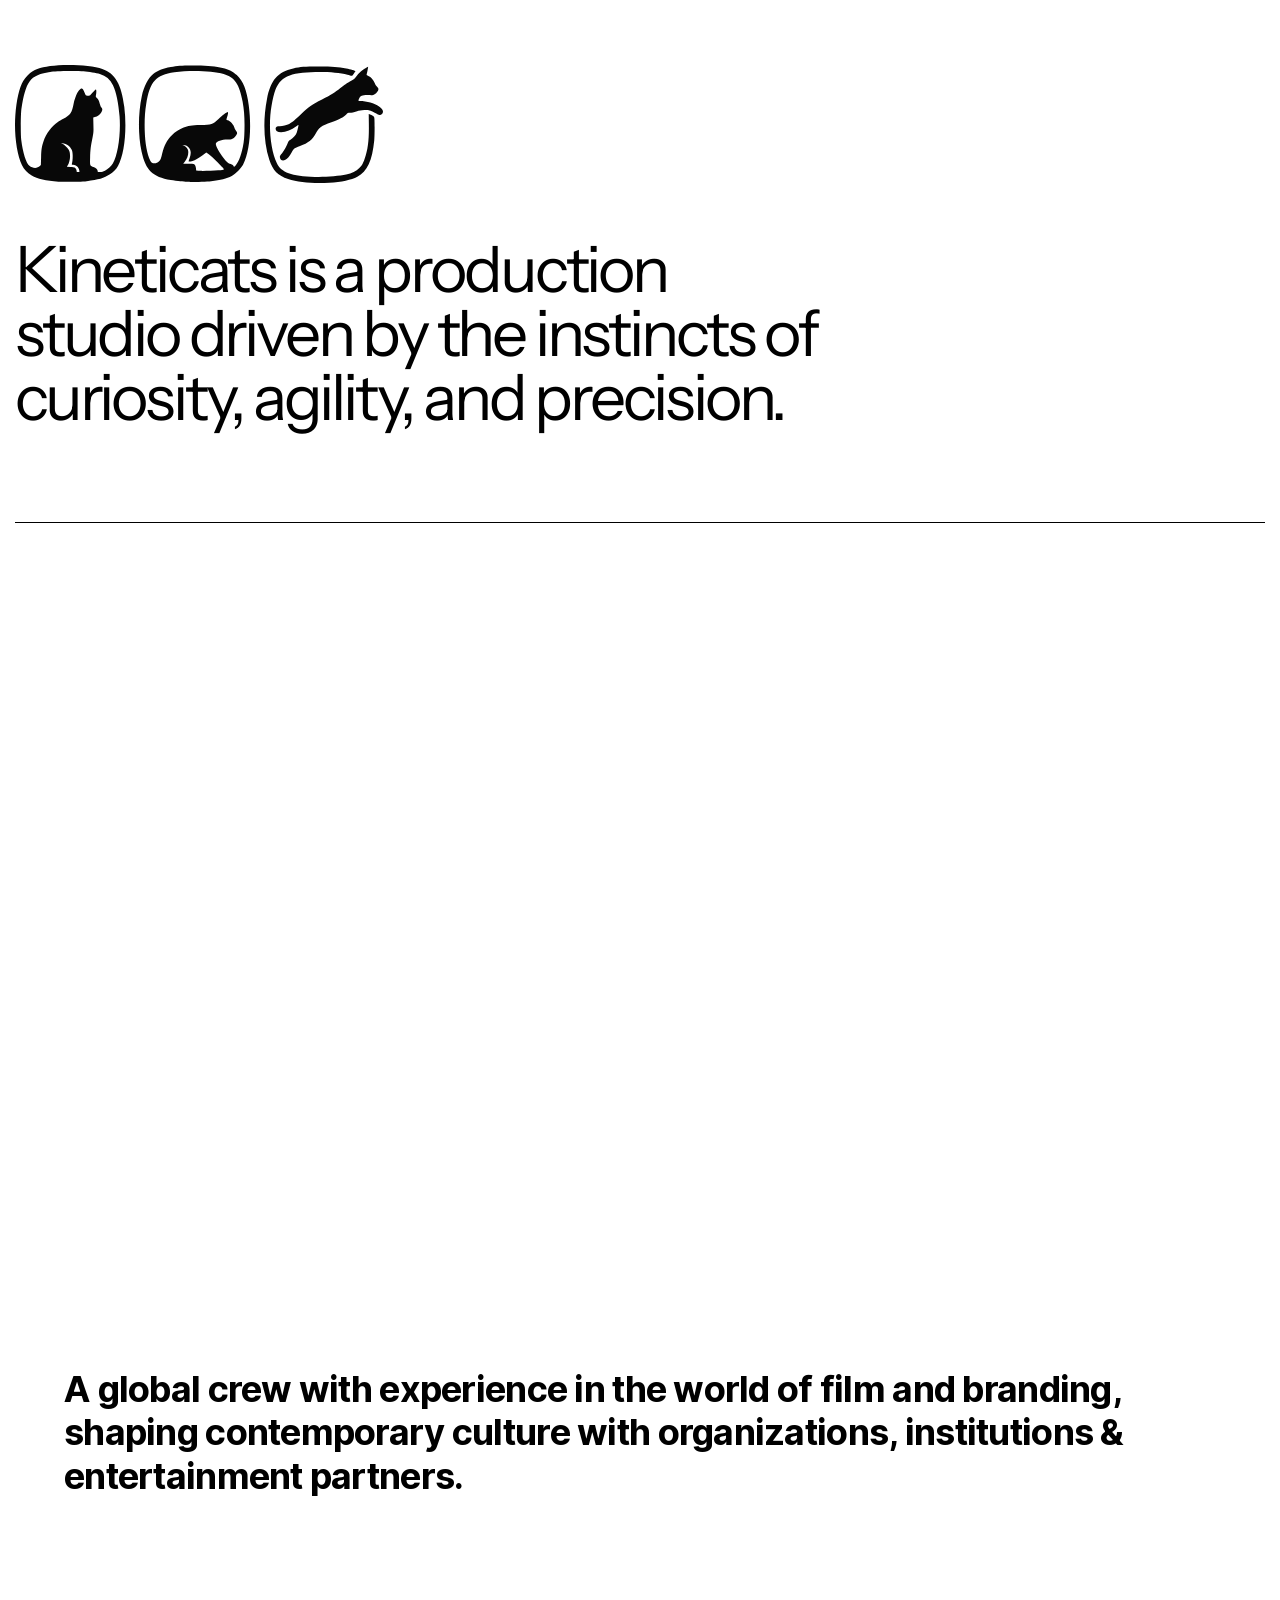
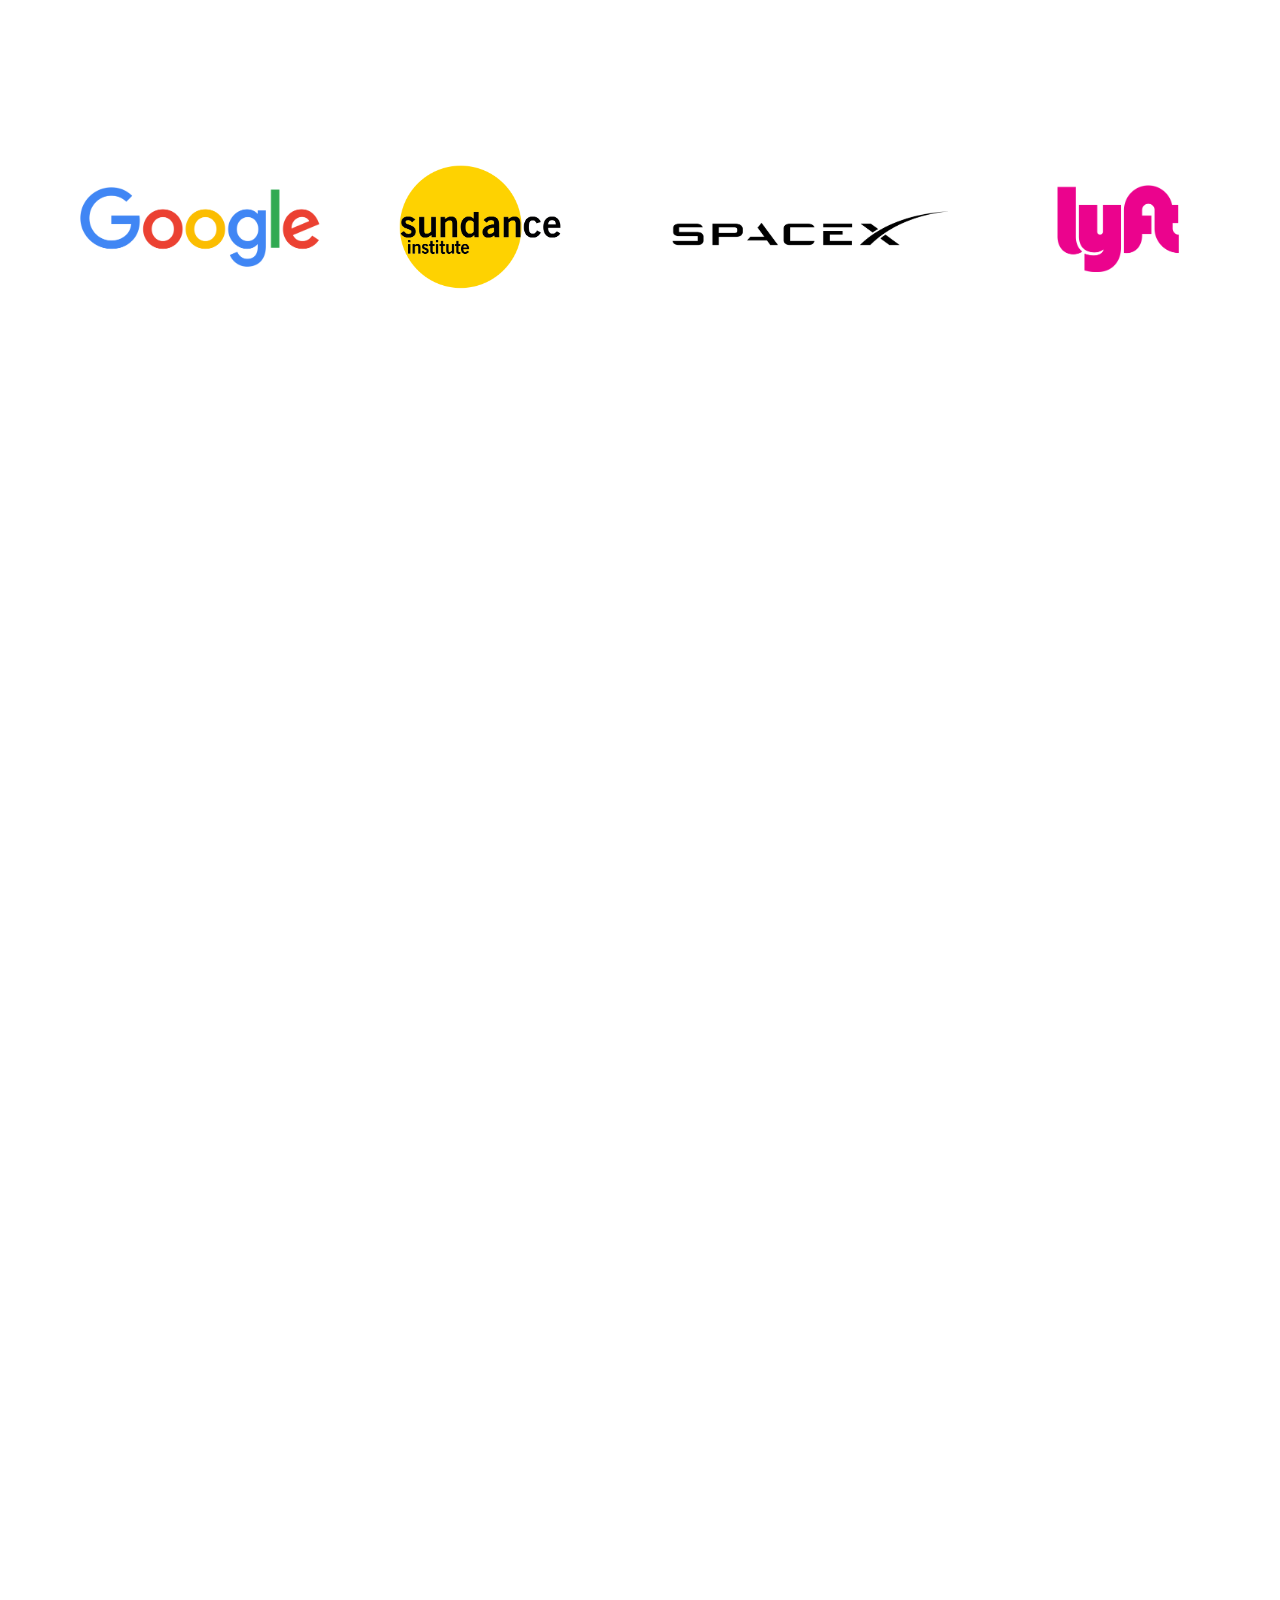
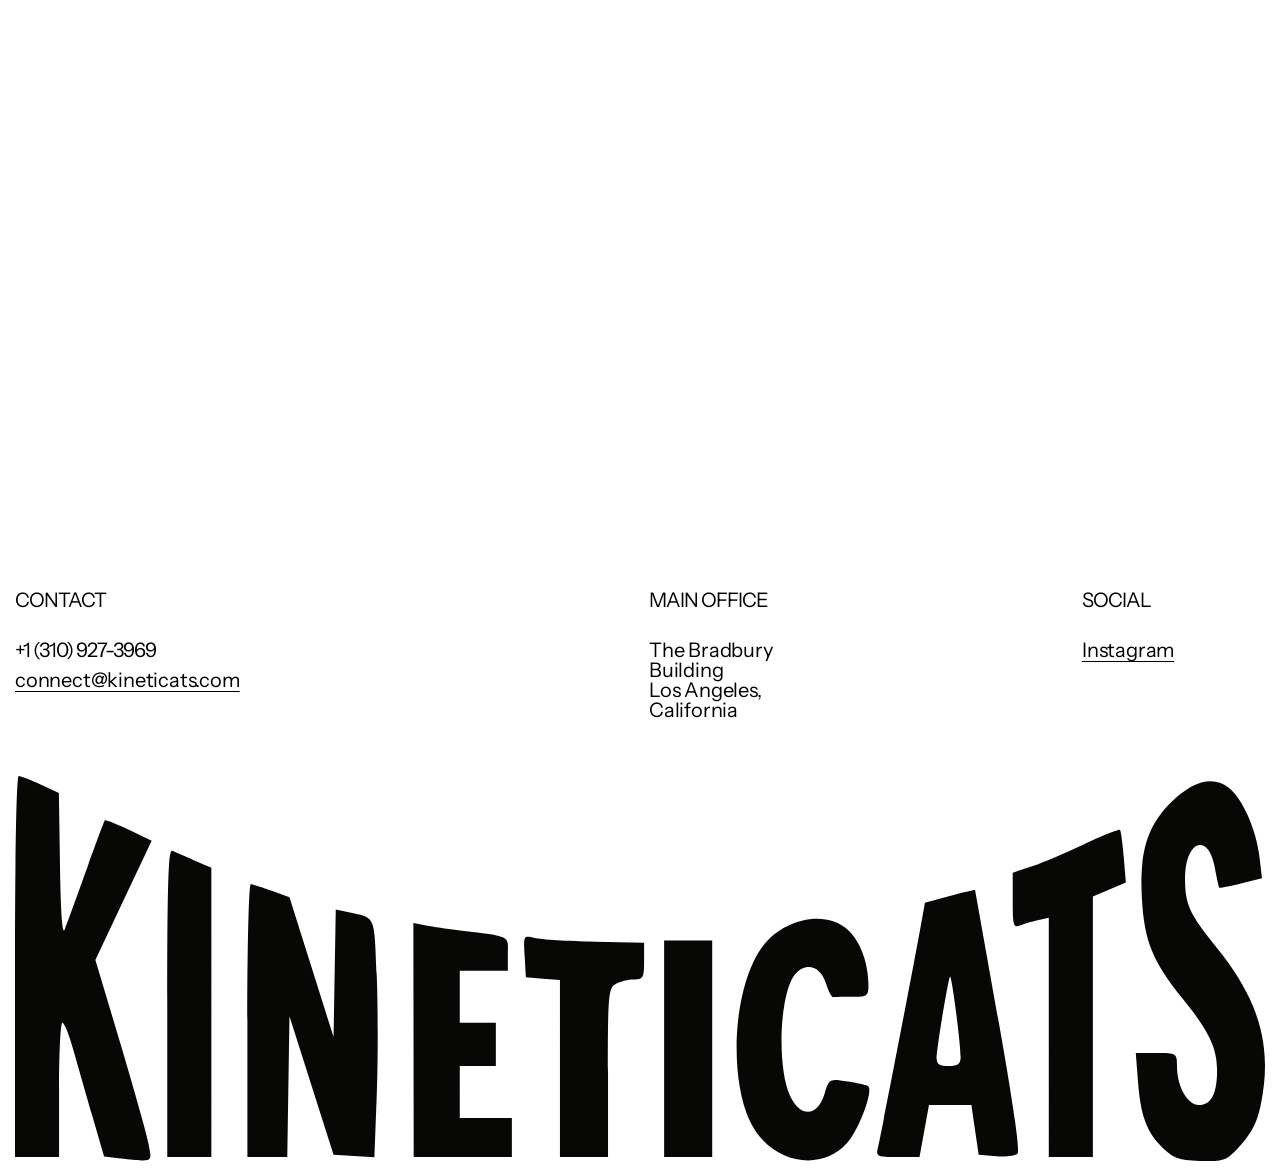
==== commit 9be4c7c7: "Use the logo rounded-square shape for paw frames" ====
--- a/index.html
+++ b/index.html
@@ -21,7 +21,7 @@
 @media (max-width: 1279px), (min-width: 800px) { body:has([data-breakpoint-id="node-1_932"]) { background-color: #fff } }
 @media (max-width: 2406px), (min-width: 1280px) { body:has([data-breakpoint-id="node-1_835"]) { background-color: #fff } }
 @media (min-width: 2407px) { body:has([data-breakpoint-id="node-22_122"]) { background-color: #fff } }</style><style id="ssr-css">#container .css-oljopy {position: relative; display: flex; flex-direction: column; align-items: center;}#container .css-50jkpj {min-width: var(--content-min-width); width: 100%;}#container .css-rn2hh9 {--content-min-width: 100%; --content-min-height: var(--100dvh); align-content: stretch; overflow: clip; background-color: #fff;}#container .css-x6mm8n {height: 389px; width: 100%;}#container .css-9uyk0n {position: relative; flex-shrink: 0; display: flex; flex-direction: column; align-items: flex-start;}#container .css-paq0kv {align-content: stretch;}#container .css-jh2qzy {height: 362px; width: 100%;}#container .css-5knerd {position: relative; flex-shrink: 0;}#container .css-y8k1g7 {padding-top: 21px; padding-left: 15px; padding-right: 15px; display: flex; flex-direction: column; align-items: flex-start; position: relative;}#container .css-j9f0op {width: 100%; height: 100%;}#container .css-ermu19 {height: 330px; width: 100%;}#container .css-xg4wl6 {position: relative; flex-shrink: 0; padding-top: 10px; padding-bottom: 150px; display: flex; align-items: flex-start;}#container .css-2rl2s8 {border-style: solid; border-color: #000; border-top-width: 0px; border-bottom-width: 1px; border-left-width: 0px; border-right-width: 0px; position: absolute;}#container .css-ggwoeh {inset: 0px;}#container .css-5eam1e {pointer-events: none;}#container .css-nf5ac4 {display: block; position: relative; flex-shrink: 0;}#container .css-i5gsjr {width: 319px;}#container .css-hiyx2t {font-family: "Instrument Sans:Regular",sans-serif; word-break: break-word; font-weight: 400; font-size: var(--responsive-font-size,64px); letter-spacing: var(--responsive-letter-spacing,-3.2px); line-height: var(--responsive-line-height,1);}#container .css-ankcqa {font-variation-settings: "wdth" 100; color: #000; -webkit-text-fill-color: #000; --letter-spacing: var(--responsive-letter-spacing,-3.2px);}@media (min-width: 1px) {#container .css-ankcqa {--responsive-font-size: 44px;}}@media (min-width: 800px) {#container .css-ankcqa {--responsive-font-size: 64px;}}@media (min-width: 1280px) {#container .css-ankcqa {--responsive-font-size: 64px;}}#container .css-92ob8g {height: 409px; width: 100%;}#container .css-f18b0r {display: flex; flex-direction: column; align-items: flex-start; gap: 24px; position: relative; padding: 3px 24px 80px;}#container .css-cftxrh {aspect-ratio: 327/184;}#container .css-1oxkje {position: relative; flex-shrink: 0; display: block; border-radius: 16px;}#container .css-v27th6 {width: 100%;}#container .css-8197qa {max-width: 1440px; height: 174px; width: 100%;}#container .css-vkpzlc {position: relative; flex-shrink: 0; display: flex; flex-direction: column; justify-content: center;}#container .css-80djcw {font-family: "Inter:Bold",sans-serif; word-break: break-word; font-weight: 700; font-style: normal; font-size: 24px; letter-spacing: -0.48px; line-height: 0;}#container .css-6x7tl3 {font-variation-settings: normal; color: #000; -webkit-text-fill-color: #000; --letter-spacing: -0.48px;}#container .css-8zr56v {display: block;}#container .css-90q03s {line-height: 1.2;}#container .css-gxdil1 {overflow: clip;}#container .css-1kkr58 {display: flex; flex-direction: column; align-items: center; border-radius: inherit;}#container .css-nmfkat {display: flex; flex-direction: column; align-items: center; position: relative; padding: 48px 24px;}#container .css-i5go71 {width: 375px;}#container .css-xazr9b {position: relative; flex-shrink: 0; padding-bottom: 32px; padding-left: 24px; padding-right: 24px; display: flex; flex-direction: column; align-items: center; gap: 32px;}#container .css-up14y8 {position: relative; flex-shrink: 0; display: flex; flex-direction: column; align-items: flex-start; gap: 16px; border-radius: 8px;}#container .css-bxgzkn {aspect-ratio: 552/414;}#container .css-ez8men {max-width: none; width: 100%; height: 100%;}#container .css-fwdtfw {position: absolute; border-radius: 16px;}#container .css-scd4s8 {object-fit: cover; inset: 0px; pointer-events: none;}#container .css-d8c8dw {position: relative; flex-shrink: 0; display: flex; justify-content: space-between; align-items: baseline;}#container .css-pk1cy5 {font-family: "Inter:Semi Bold",sans-serif; word-break: break-word; font-weight: 600; font-style: normal; font-size: 18px; letter-spacing: -0.36px; line-height: 0; white-space: nowrap;}#container .css-7fd160 {font-variation-settings: normal; color: #000; -webkit-text-fill-color: #000; --letter-spacing: -0.36px;}#container .css-g3keny {position: relative; flex-shrink: 0; padding-bottom: 40px; padding-left: 24px; padding-right: 24px; display: flex; flex-direction: column; align-items: center; gap: 32px;}#container .css-9wcrad {height: 646px; width: 100%;}#container .css-134pm3 {cursor: pointer;}#container .css-j7ydti {padding-top: 30px; padding-left: 15px; padding-right: 15px; display: flex; flex-direction: column; align-items: flex-start; gap: 67px; position: relative;}#container .css-a8chxs {position: relative; flex-shrink: 0; display: flex; flex-direction: column; align-items: flex-start; gap: 50px;}#container .css-a8cjf6 {position: relative; flex-shrink: 0; display: flex; flex-direction: column; align-items: flex-start; gap: 30px;}#container .css-hf9sha {cursor: pointer; align-content: stretch;}#container .css-it5lfk {font-family: "Instrument Sans:Regular",sans-serif; word-break: break-word; font-weight: 400; font-size: var(--responsive-font-size,20px); letter-spacing: var(--responsive-letter-spacing,-1px); text-align: left; line-height: var(--responsive-line-height,1);}#container .css-csiriq {font-variation-settings: "wdth" 100; color: #000; -webkit-text-fill-color: #000; --letter-spacing: var(--responsive-letter-spacing,-1px);}@media (min-width: 1px) {#container .css-csiriq {--responsive-font-size: 20px;}}@media (min-width: 800px) {#container .css-csiriq {--responsive-font-size: 20px;}}@media (min-width: 1280px) {#container .css-csiriq {--responsive-font-size: 20px;}}#container .css-a8ckwk {position: relative; flex-shrink: 0; display: flex; flex-direction: column; align-items: flex-start; gap: 10px;}#container .css-wda4xu {font-variation-settings: "wdth" 100; color: #000; -webkit-text-fill-color: #000; --letter-spacing: var(--responsive-letter-spacing,-1px); text-decoration-line: underline; text-underline-position: from-font; text-decoration-thickness: from-font; text-decoration-style: solid; cursor: pointer;}@media (min-width: 1px) {#container .css-wda4xu {--responsive-font-size: 20px; --responsive-letter-spacing: -0.2px; --responsive-line-height: 1;}}@media (min-width: 800px) {#container .css-wda4xu {--responsive-font-size: 20px; --responsive-letter-spacing: -0.2px; --responsive-line-height: 1;}}@media (min-width: 1280px) {#container .css-wda4xu {--responsive-font-size: 20px; --responsive-letter-spacing: -0.2px; --responsive-line-height: 1;}}#container .css-a8ch5d {position: relative; flex-shrink: 0; display: flex; flex-direction: column; align-items: flex-start; gap: 62px;}#container .css-i5hggv {width: 201px;}#container .css-wc1msa {position: relative; flex-shrink: 0; display: block;}#container .css-94y5t4 {font-family: "Instrument Sans:Regular",sans-serif; word-break: break-word; font-weight: 400; font-size: var(--responsive-font-size,20px); letter-spacing: var(--responsive-letter-spacing,-1px); text-align: left; line-height: 0;}#container .css-kbut8q {font-variation-settings: "wdth" 100; color: #000; -webkit-text-fill-color: #000; --letter-spacing: var(--responsive-letter-spacing,-1px);}@media (min-width: 1px) {#container .css-kbut8q {color: #000; -webkit-text-fill-color: #000; --responsive-font-size: 20px; --responsive-letter-spacing: -0.2px; --responsive-line-height: 1;}}@media (min-width: 800px) {#container .css-kbut8q {color: #000; -webkit-text-fill-color: #000; --responsive-font-size: 20px; --responsive-letter-spacing: -0.2px; --responsive-line-height: 1;}}@media (min-width: 1280px) {#container .css-kbut8q {color: #000; -webkit-text-fill-color: #000; --responsive-font-size: 20px; --responsive-letter-spacing: -0.2px; --responsive-line-height: 1;}}#container .css-8jchzs {display: block; margin-bottom: 0px;}#container .css-os84kx {line-height: var(--responsive-line-height,1);}#container .css-dkgzyu {}@media (min-width: 1px) {#container .css-dkgzyu {--responsive-font-size: 20px;}}@media (min-width: 800px) {#container .css-dkgzyu {--responsive-font-size: 20px;}}@media (min-width: 1280px) {#container .css-dkgzyu {--responsive-font-size: 20px;}}#container .css-i5hxh4 {width: 183px;}#container .css-onrsjs {font-family: "Instrument Sans:Regular",sans-serif; word-break: break-word; font-weight: 400; font-size: 0px; letter-spacing: var(--responsive-letter-spacing,-1px); text-align: left; line-height: 0;}#container .css-3znjyp {line-height: var(--responsive-line-height,1); font-family: "Instrument Sans:Regular",sans-serif; word-break: break-word; font-weight: 400; font-size: var(--responsive-font-size,20px); letter-spacing: var(--responsive-letter-spacing,-1px);}#container .css-vpdvd1 {font-variation-settings: "wdth" 100; text-decoration-line: underline; text-underline-position: from-font; text-decoration-thickness: from-font; text-decoration-style: solid; cursor: pointer;}@media (min-width: 1px) {#container .css-vpdvd1 {--responsive-font-size: 20px; --responsive-letter-spacing: -0.2px; --responsive-line-height: 1;}}@media (min-width: 800px) {#container .css-vpdvd1 {--responsive-font-size: 20px; --responsive-letter-spacing: -0.2px; --responsive-line-height: 1;}}@media (min-width: 1280px) {#container .css-vpdvd1 {--responsive-font-size: 20px; --responsive-letter-spacing: -0.2px; --responsive-line-height: 1;}}#container .css-1v4ltw {height: 218px; width: 100%;}#container .css-tzn6qh {display: block; position: absolute;}#container .css-7kv4dh {inset: 0px;}#container .css-5wqrg6 {height: 212px; width: 100%;}#container .css-atgcpy {background-color: #fff;}#container .css-op8ygs {padding-top: 15px; padding-left: 15px; padding-right: 15px; display: flex; flex-direction: column; align-items: flex-start; position: relative;}#container .css-4jnu3f {height: 305px; width: 100%;}#container .css-sdhooz {position: relative; flex-shrink: 0; padding-top: 50px; padding-bottom: 10px; display: flex; align-items: flex-start;}#container .css-b3prys {width: 368px; height: 117.531px;}#container .css-pvv6x9 {height: 275px; width: 100%;}#container .css-db1t7l {height: 408px; width: 100%;}#container .css-dp8jz9 {max-width: 820px; width: 645px; height: 265px;}#container .css-718ee8 {height: 948px; width: 100%;}#container .css-rovu94 {display: flex; flex-direction: column; align-items: flex-start; gap: 116px; position: relative; padding: 215px 32px 62px;}#container .css-o8p6qn {aspect-ratio: 736/414;}#container .css-hrznun {font-family: "Inter:Bold",sans-serif; word-break: break-word; font-weight: 700; font-style: normal; font-size: 28px; letter-spacing: -0.56px; line-height: 0;}#container .css-6h9sdm {font-variation-settings: normal; color: #000; -webkit-text-fill-color: #000; --letter-spacing: -0.56px;}#container .css-y6psg3 {display: flex; flex-direction: column; align-items: center; position: relative; padding: 64px;}#container .css-d99pxw {height: 2687px;}#container .css-i5dmkk {width: 800px;}#container .css-n0ay87 {position: relative; flex-shrink: 0; padding-bottom: 64px; padding-left: 64px; padding-right: 64px; display: flex; flex-direction: column; align-items: center; gap: 64px;}#container .css-up15n7 {position: relative; flex-shrink: 0; display: flex; flex-direction: column; align-items: flex-start; gap: 24px; border-radius: 8px;}#container .css-karggd {font-family: "Inter:Semi Bold",sans-serif; word-break: break-word; font-weight: 600; font-style: normal; font-size: 20px; letter-spacing: -0.4px; line-height: 0; white-space: nowrap;}#container .css-mptydh {font-variation-settings: normal; color: #000; -webkit-text-fill-color: #000; --letter-spacing: -0.4px;}#container .css-3xl0rk {max-width: 1920px; height: 564px; width: 100%;}#container .css-qs5z68 {max-width: inherit; width: 100%; height: 100%;}#container .css-3j4604 {display: flex; flex-direction: column; align-items: flex-start; gap: 171px; position: relative; padding: 30px 15px 15px;}#container .css-7nenmu {position: relative; flex-shrink: 0; display: flex; align-items: flex-start; gap: 67px;}#container .css-i5heub {width: 227px;}#container .css-y3ivto {max-width: 625px; height: 59.025px; min-width: 1px;}#container .css-uwf2km {position: relative; flex: 1 0 0; display: block;}#container .css-7nenlz {position: relative; flex-shrink: 0; display: flex; align-items: flex-start; gap: 66px;}#container .css-1j74g {min-height: 1px; width: 100%;}#container .css-yjpjle {height: 296px; width: 100%;}#container .css-lpxk4k {max-width: 820px; width: 820px; height: 265px;}#container .css-e784qx {height: 1182px; width: 100%;}#container .css-2opp2u {display: flex; flex-direction: column; align-items: flex-start; gap: 48px; position: relative; padding: 120px 64px;}#container .css-8ocdlr {aspect-ratio: 1152/648;}#container .css-rgynkj {height: 242px; width: 100%;}#container .css-krd0r3 {height: 260px; width: 100%;}#container .css-iifu9k {font-family: "Inter:Bold",sans-serif; word-break: break-word; font-weight: 700; font-style: normal; font-size: 36px; letter-spacing: -0.72px; line-height: 0;}#container .css-5ldpyo {font-variation-settings: normal; color: #000; -webkit-text-fill-color: #000; --letter-spacing: -0.72px;}#container .css-s2gclo {height: 397px; width: 100%;}#container .css-orb0u5 {display: flex; flex-direction: column; align-items: center; position: relative; padding: 80px 64px;}#container .css-d8py0n {height: 1694px;}#container .css-eowy7b {width: 1280px; height: 946px;}#container .css-yzx1wt {position: relative; flex-shrink: 0; padding-bottom: 80px; padding-left: 120px; padding-right: 120px; display: flex; justify-content: center; align-items: center; gap: 48px;}#container .css-bvz6vq {height: 493px; min-width: 1px;}#container .css-qcju9u {position: relative; flex: 1 0 0; display: flex; flex-direction: column; align-items: flex-start; gap: 32px; border-radius: 8px;}#container .css-2qzf4d {aspect-ratio: 496/570;}#container .css-6j4d9z {font-family: "Inter:Semi Bold",sans-serif; word-break: break-word; font-weight: 600; font-style: normal; font-size: 24px; letter-spacing: -0.48px; line-height: 0; white-space: nowrap;}#container .css-5icu3x {width: 1280px;}#container .css-2fgpwh {min-width: 1px;}#container .css-ovt77c {max-width: 1920px; height: 616px; width: 100%;}#container .css-ql3yjd {display: flex; flex-direction: column; align-items: flex-start; gap: 127px; position: relative; padding: 30px 15px 15px;}#container .css-punlrh {height: 59px; width: 100%;}#container .css-22itc5 {position: relative; flex-shrink: 0; display: flex; align-items: flex-start;}#container .css-i5evnr {width: 616px;}#container .css-jvpnk3 {position: relative; flex-shrink: 0; display: flex; justify-content: space-between; align-items: flex-start;}#container .css-e9dccx {font-family: "Instrument Sans:Regular",sans-serif; word-break: break-word; font-weight: 400; font-size: var(--responsive-font-size,20px); letter-spacing: var(--responsive-letter-spacing,-1px); line-height: var(--responsive-line-height,1);}#container .css-16evev {font-family: "Instrument Sans:Regular",sans-serif; word-break: break-word; font-weight: 400; font-size: var(--responsive-font-size,20px); letter-spacing: var(--responsive-letter-spacing,-1px); line-height: 0;}#container .css-65cjop {font-family: "Instrument Sans:Regular",sans-serif; word-break: break-word; font-weight: 400; font-size: 0px; letter-spacing: var(--responsive-letter-spacing,-1px); line-height: 0;}#container .css-j6ldtg {min-width: var(--content-min-width); width: 100%; height: var(--content-min-height);}#container .css-v11lvd {--content-min-width: 100%; --content-min-height: max(var(--100dvh), 6380px); align-content: stretch; overflow: clip; background-color: #fff;}#container .css-d8qk7r {height: 1782px;}#container .css-3roy8m {position: relative; flex-shrink: 0; display: flex; flex-direction: column; align-items: flex-start; gap: 129px; padding: 120px 64px;}#container .css-sfymz {width: 2279px; height: 1281.938px;}#container .css-hxspsr {width: 2279px; height: 242px;}#container .css-ewhmg2 {font-family: "Inter:Bold",sans-serif; word-break: break-word; font-weight: 700; font-style: normal; font-size: 70px; letter-spacing: -1.4px; line-height: 0;}#container .css-xmvtdm {font-variation-settings: normal; color: #000; -webkit-text-fill-color: #000; --letter-spacing: -1.4px;}#container .css-x5qyn3 {height: 529px; width: 100%;}#container .css-df7hps {display: flex; flex-direction: column; align-items: center; position: relative; padding: 133px 64px 80px;}#container .css-wthd18 {height: 317px; width: 100%;}#container .css-lpzimq {height: 2434px; width: 100%;}#container .css-x2bsdf {position: relative; flex-shrink: 0; display: flex; flex-direction: column; align-items: flex-start; gap: 464px;}#container .css-wr3cs {width: 2407px; height: 369px;}#container .css-s6a4mc {width: 2407px; height: 1973px;}#container .css-urmupc {max-width: 1920px; width: 100%;}#container .css-qvctsa {display: flex; flex-direction: column; align-items: flex-start; gap: 191px; position: relative; padding: 267px 15px 15px;}#container .css-o2anmh {position: relative; flex-shrink: 0; display: flex; align-items: flex-start; gap: 714px;}#container .css-y0uen0 {height: 520.246px; width: 100%;}</style><script>window.__serverRenderedCSSClassNames = {"css-oljopy":"{\"position\":\"relative\",\"display\":\"flex\",\"flexDirection\":\"column\",\"alignItems\":\"center\"}","css-50jkpj":"{\"minWidth\":\"var(--content-min-width)\",\"width\":\"100%\"}","css-rn2hh9":"{\"--content-min-width\":\"100%\",\"--content-min-height\":\"var(--100dvh)\",\"alignContent\":\"stretch\",\"overflow\":\"clip\",\"backgroundColor\":\"#fff\"}","css-x6mm8n":"{\"height\":389,\"width\":\"100%\"}","css-9uyk0n":"{\"position\":\"relative\",\"flexShrink\":0,\"display\":\"flex\",\"flexDirection\":\"column\",\"alignItems\":\"flex-start\"}","css-paq0kv":"{\"alignContent\":\"stretch\"}","css-jh2qzy":"{\"height\":362,\"width\":\"100%\"}","css-5knerd":"{\"position\":\"relative\",\"flexShrink\":0}","css-y8k1g7":"{\"paddingTop\":21,\"paddingLeft\":15,\"paddingRight\":15,\"display\":\"flex\",\"flexDirection\":\"column\",\"alignItems\":\"flex-start\",\"position\":\"relative\"}","css-j9f0op":"{\"width\":\"100%\",\"height\":\"100%\"}","css-ermu19":"{\"height\":330,\"width\":\"100%\"}","css-xg4wl6":"{\"position\":\"relative\",\"flexShrink\":0,\"paddingTop\":10,\"paddingBottom\":150,\"display\":\"flex\",\"alignItems\":\"flex-start\"}","css-2rl2s8":"{\"borderStyle\":\"solid\",\"borderColor\":\"#000\",\"borderTopWidth\":0,\"borderBottomWidth\":1,\"borderLeftWidth\":0,\"borderRightWidth\":0,\"position\":\"absolute\"}","css-ggwoeh":"{\"top\":0,\"left\":0,\"right\":0,\"bottom\":0}","css-5eam1e":"{\"pointerEvents\":\"none\"}","css-nf5ac4":"{\"display\":\"block\",\"position\":\"relative\",\"flexShrink\":0}","css-i5gsjr":"{\"width\":319}","css-hiyx2t":"{\"fontFamily\":\"\\\"Instrument Sans:Regular\\\",sans-serif\",\"wordBreak\":\"break-word\",\"fontWeight\":400,\"fontSize\":\"var(--responsive-font-size,64px)\",\"letterSpacing\":\"var(--responsive-letter-spacing,-3.2px)\",\"lineHeight\":\"var(--responsive-line-height,1)\"}","css-ankcqa":"{\"fontVariationSettings\":\"\\\"wdth\\\" 100\",\"color\":\"#000\",\"WebkitTextFillColor\":\"#000\",\"media\":{\"(min-width: 1px)\":{\"--responsive-font-size\":\"44px\"},\"(min-width: 800px)\":{\"--responsive-font-size\":\"64px\"},\"(min-width: 1280px)\":{\"--responsive-font-size\":\"64px\"}},\"--letter-spacing\":\"var(--responsive-letter-spacing,-3.2px)\"}","css-92ob8g":"{\"height\":409,\"width\":\"100%\"}","css-f18b0r":"{\"paddingTop\":3,\"paddingBottom\":80,\"paddingLeft\":24,\"paddingRight\":24,\"display\":\"flex\",\"flexDirection\":\"column\",\"alignItems\":\"flex-start\",\"gap\":24,\"position\":\"relative\"}","css-cftxrh":"{\"aspectRatio\":\"327/184\"}","css-1oxkje":"{\"position\":\"relative\",\"flexShrink\":0,\"borderTopLeftRadius\":16,\"borderTopRightRadius\":16,\"borderBottomRightRadius\":16,\"borderBottomLeftRadius\":16,\"display\":\"block\"}","css-v27th6":"{\"width\":\"100%\"}","css-8197qa":"{\"maxWidth\":1440,\"height\":174,\"width\":\"100%\"}","css-vkpzlc":"{\"position\":\"relative\",\"flexShrink\":0,\"display\":\"flex\",\"flexDirection\":\"column\",\"justifyContent\":\"center\"}","css-80djcw":"{\"fontFamily\":\"\\\"Inter:Bold\\\",sans-serif\",\"wordBreak\":\"break-word\",\"fontWeight\":700,\"fontStyle\":\"normal\",\"fontSize\":\"24px\",\"letterSpacing\":\"-0.48px\",\"lineHeight\":0}","css-6x7tl3":"{\"fontVariationSettings\":\"normal\",\"color\":\"#000\",\"WebkitTextFillColor\":\"#000\",\"--letter-spacing\":\"-0.48px\"}","css-8zr56v":"{\"display\":\"block\"}","css-90q03s":"{\"lineHeight\":\"1.2\"}","css-gxdil1":"{\"overflowX\":\"clip\",\"overflowY\":\"clip\"}","css-1kkr58":"{\"display\":\"flex\",\"flexDirection\":\"column\",\"alignItems\":\"center\",\"borderRadius\":\"inherit\"}","css-nmfkat":"{\"paddingTop\":48,\"paddingBottom\":48,\"paddingLeft\":24,\"paddingRight\":24,\"display\":\"flex\",\"flexDirection\":\"column\",\"alignItems\":\"center\",\"position\":\"relative\"}","css-i5go71":"{\"width\":375}","css-xazr9b":"{\"position\":\"relative\",\"flexShrink\":0,\"paddingBottom\":32,\"paddingLeft\":24,\"paddingRight\":24,\"display\":\"flex\",\"flexDirection\":\"column\",\"alignItems\":\"center\",\"gap\":32}","css-up14y8":"{\"position\":\"relative\",\"flexShrink\":0,\"borderTopLeftRadius\":8,\"borderTopRightRadius\":8,\"borderBottomRightRadius\":8,\"borderBottomLeftRadius\":8,\"display\":\"flex\",\"flexDirection\":\"column\",\"alignItems\":\"flex-start\",\"gap\":16}","css-bxgzkn":"{\"aspectRatio\":\"552/414\"}","css-ez8men":"{\"maxWidth\":\"none\",\"width\":\"100%\",\"height\":\"100%\"}","css-fwdtfw":"{\"position\":\"absolute\",\"borderTopLeftRadius\":16,\"borderTopRightRadius\":16,\"borderBottomRightRadius\":16,\"borderBottomLeftRadius\":16}","css-scd4s8":"{\"objectFit\":\"cover\",\"inset\":0,\"pointerEvents\":\"none\"}","css-d8c8dw":"{\"position\":\"relative\",\"flexShrink\":0,\"display\":\"flex\",\"justifyContent\":\"space-between\",\"alignItems\":\"baseline\"}","css-pk1cy5":"{\"fontFamily\":\"\\\"Inter:Semi Bold\\\",sans-serif\",\"wordBreak\":\"break-word\",\"fontWeight\":600,\"fontStyle\":\"normal\",\"fontSize\":\"18px\",\"letterSpacing\":\"-0.36px\",\"lineHeight\":0,\"whiteSpace\":\"nowrap\"}","css-7fd160":"{\"fontVariationSettings\":\"normal\",\"color\":\"#000\",\"WebkitTextFillColor\":\"#000\",\"--letter-spacing\":\"-0.36px\"}","css-g3keny":"{\"position\":\"relative\",\"flexShrink\":0,\"paddingBottom\":40,\"paddingLeft\":24,\"paddingRight\":24,\"display\":\"flex\",\"flexDirection\":\"column\",\"alignItems\":\"center\",\"gap\":32}","css-9wcrad":"{\"height\":646,\"width\":\"100%\"}","css-134pm3":"{\"cursor\":\"pointer\"}","css-j7ydti":"{\"paddingTop\":30,\"paddingLeft\":15,\"paddingRight\":15,\"display\":\"flex\",\"flexDirection\":\"column\",\"alignItems\":\"flex-start\",\"gap\":67,\"position\":\"relative\"}","css-a8chxs":"{\"position\":\"relative\",\"flexShrink\":0,\"display\":\"flex\",\"flexDirection\":\"column\",\"alignItems\":\"flex-start\",\"gap\":50}","css-a8cjf6":"{\"position\":\"relative\",\"flexShrink\":0,\"display\":\"flex\",\"flexDirection\":\"column\",\"alignItems\":\"flex-start\",\"gap\":30}","css-hf9sha":"{\"cursor\":\"pointer\",\"alignContent\":\"stretch\"}","css-it5lfk":"{\"fontFamily\":\"\\\"Instrument Sans:Regular\\\",sans-serif\",\"wordBreak\":\"break-word\",\"fontWeight\":400,\"fontSize\":\"var(--responsive-font-size,20px)\",\"letterSpacing\":\"var(--responsive-letter-spacing,-1px)\",\"textAlign\":\"left\",\"lineHeight\":\"var(--responsive-line-height,1)\"}","css-csiriq":"{\"fontVariationSettings\":\"\\\"wdth\\\" 100\",\"color\":\"#000\",\"WebkitTextFillColor\":\"#000\",\"media\":{\"(min-width: 1px)\":{\"--responsive-font-size\":\"20px\"},\"(min-width: 800px)\":{\"--responsive-font-size\":\"20px\"},\"(min-width: 1280px)\":{\"--responsive-font-size\":\"20px\"}},\"--letter-spacing\":\"var(--responsive-letter-spacing,-1px)\"}","css-a8ckwk":"{\"position\":\"relative\",\"flexShrink\":0,\"display\":\"flex\",\"flexDirection\":\"column\",\"alignItems\":\"flex-start\",\"gap\":10}","css-wda4xu":"{\"fontVariationSettings\":\"\\\"wdth\\\" 100\",\"color\":\"#000\",\"WebkitTextFillColor\":\"#000\",\"media\":{\"(min-width: 1px)\":{\"--responsive-font-size\":\"20px\",\"--responsive-letter-spacing\":\"-0.2px\",\"--responsive-line-height\":\"1\"},\"(min-width: 800px)\":{\"--responsive-font-size\":\"20px\",\"--responsive-letter-spacing\":\"-0.2px\",\"--responsive-line-height\":\"1\"},\"(min-width: 1280px)\":{\"--responsive-font-size\":\"20px\",\"--responsive-letter-spacing\":\"-0.2px\",\"--responsive-line-height\":\"1\"}},\"--letter-spacing\":\"var(--responsive-letter-spacing,-1px)\",\"textDecorationLine\":\"underline\",\"textUnderlinePosition\":\"from-font\",\"textDecorationThickness\":\"from-font\",\"textDecorationStyle\":\"solid\",\"cursor\":\"pointer\"}","css-a8ch5d":"{\"position\":\"relative\",\"flexShrink\":0,\"display\":\"flex\",\"flexDirection\":\"column\",\"alignItems\":\"flex-start\",\"gap\":62}","css-i5hggv":"{\"width\":201}","css-wc1msa":"{\"position\":\"relative\",\"flexShrink\":0,\"display\":\"block\"}","css-94y5t4":"{\"fontFamily\":\"\\\"Instrument Sans:Regular\\\",sans-serif\",\"wordBreak\":\"break-word\",\"fontWeight\":400,\"fontSize\":\"var(--responsive-font-size,20px)\",\"letterSpacing\":\"var(--responsive-letter-spacing,-1px)\",\"textAlign\":\"left\",\"lineHeight\":0}","css-kbut8q":"{\"fontVariationSettings\":\"\\\"wdth\\\" 100\",\"color\":\"#000\",\"WebkitTextFillColor\":\"#000\",\"media\":{\"(min-width: 1px)\":{\"color\":\"#000\",\"WebkitTextFillColor\":\"#000\",\"--responsive-font-size\":\"20px\",\"--responsive-letter-spacing\":\"-0.2px\",\"--responsive-line-height\":\"1\"},\"(min-width: 800px)\":{\"color\":\"#000\",\"WebkitTextFillColor\":\"#000\",\"--responsive-font-size\":\"20px\",\"--responsive-letter-spacing\":\"-0.2px\",\"--responsive-line-height\":\"1\"},\"(min-width: 1280px)\":{\"color\":\"#000\",\"WebkitTextFillColor\":\"#000\",\"--responsive-font-size\":\"20px\",\"--responsive-letter-spacing\":\"-0.2px\",\"--responsive-line-height\":\"1\"}},\"--letter-spacing\":\"var(--responsive-letter-spacing,-1px)\"}","css-8jchzs":"{\"display\":\"block\",\"marginBottom\":0}","css-os84kx":"{\"lineHeight\":\"var(--responsive-line-height,1)\"}","css-dkgzyu":"{\"media\":{\"(min-width: 1px)\":{\"--responsive-font-size\":\"20px\"},\"(min-width: 800px)\":{\"--responsive-font-size\":\"20px\"},\"(min-width: 1280px)\":{\"--responsive-font-size\":\"20px\"}}}","css-i5hxh4":"{\"width\":183}","css-onrsjs":"{\"fontFamily\":\"\\\"Instrument Sans:Regular\\\",sans-serif\",\"wordBreak\":\"break-word\",\"fontWeight\":400,\"fontSize\":0,\"letterSpacing\":\"var(--responsive-letter-spacing,-1px)\",\"textAlign\":\"left\",\"lineHeight\":0}","css-3znjyp":"{\"lineHeight\":\"var(--responsive-line-height,1)\",\"fontFamily\":\"\\\"Instrument Sans:Regular\\\",sans-serif\",\"wordBreak\":\"break-word\",\"fontWeight\":400,\"fontSize\":\"var(--responsive-font-size,20px)\",\"letterSpacing\":\"var(--responsive-letter-spacing,-1px)\"}","css-vpdvd1":"{\"fontVariationSettings\":\"\\\"wdth\\\" 100\",\"media\":{\"(min-width: 1px)\":{\"--responsive-font-size\":\"20px\",\"--responsive-letter-spacing\":\"-0.2px\",\"--responsive-line-height\":\"1\"},\"(min-width: 800px)\":{\"--responsive-font-size\":\"20px\",\"--responsive-letter-spacing\":\"-0.2px\",\"--responsive-line-height\":\"1\"},\"(min-width: 1280px)\":{\"--responsive-font-size\":\"20px\",\"--responsive-letter-spacing\":\"-0.2px\",\"--responsive-line-height\":\"1\"}},\"textDecorationLine\":\"underline\",\"textUnderlinePosition\":\"from-font\",\"textDecorationThickness\":\"from-font\",\"textDecorationStyle\":\"solid\",\"cursor\":\"pointer\"}","css-1v4ltw":"{\"height\":218,\"width\":\"100%\"}","css-tzn6qh":"{\"display\":\"block\",\"position\":\"absolute\"}","css-7kv4dh":"{\"inset\":0}","css-5wqrg6":"{\"height\":212,\"width\":\"100%\"}","css-atgcpy":"{\"backgroundColor\":\"#fff\"}","css-op8ygs":"{\"paddingTop\":15,\"paddingLeft\":15,\"paddingRight\":15,\"display\":\"flex\",\"flexDirection\":\"column\",\"alignItems\":\"flex-start\",\"position\":\"relative\"}","css-4jnu3f":"{\"height\":305,\"width\":\"100%\"}","css-sdhooz":"{\"position\":\"relative\",\"flexShrink\":0,\"paddingTop\":50,\"paddingBottom\":10,\"display\":\"flex\",\"alignItems\":\"flex-start\"}","css-b3prys":"{\"width\":368,\"height\":117.531}","css-pvv6x9":"{\"height\":275,\"width\":\"100%\"}","css-db1t7l":"{\"height\":408,\"width\":\"100%\"}","css-dp8jz9":"{\"maxWidth\":820,\"width\":645,\"height\":265}","css-718ee8":"{\"height\":948,\"width\":\"100%\"}","css-rovu94":"{\"paddingTop\":215,\"paddingBottom\":62,\"paddingLeft\":32,\"paddingRight\":32,\"display\":\"flex\",\"flexDirection\":\"column\",\"alignItems\":\"flex-start\",\"gap\":116,\"position\":\"relative\"}","css-o8p6qn":"{\"aspectRatio\":\"736/414\"}","css-hrznun":"{\"fontFamily\":\"\\\"Inter:Bold\\\",sans-serif\",\"wordBreak\":\"break-word\",\"fontWeight\":700,\"fontStyle\":\"normal\",\"fontSize\":\"28px\",\"letterSpacing\":\"-0.56px\",\"lineHeight\":0}","css-6h9sdm":"{\"fontVariationSettings\":\"normal\",\"color\":\"#000\",\"WebkitTextFillColor\":\"#000\",\"--letter-spacing\":\"-0.56px\"}","css-y6psg3":"{\"paddingTop\":64,\"paddingBottom\":64,\"paddingLeft\":64,\"paddingRight\":64,\"display\":\"flex\",\"flexDirection\":\"column\",\"alignItems\":\"center\",\"position\":\"relative\"}","css-d99pxw":"{\"height\":2687}","css-i5dmkk":"{\"width\":800}","css-n0ay87":"{\"position\":\"relative\",\"flexShrink\":0,\"paddingBottom\":64,\"paddingLeft\":64,\"paddingRight\":64,\"display\":\"flex\",\"flexDirection\":\"column\",\"alignItems\":\"center\",\"gap\":64}","css-up15n7":"{\"position\":\"relative\",\"flexShrink\":0,\"borderTopLeftRadius\":8,\"borderTopRightRadius\":8,\"borderBottomRightRadius\":8,\"borderBottomLeftRadius\":8,\"display\":\"flex\",\"flexDirection\":\"column\",\"alignItems\":\"flex-start\",\"gap\":24}","css-karggd":"{\"fontFamily\":\"\\\"Inter:Semi Bold\\\",sans-serif\",\"wordBreak\":\"break-word\",\"fontWeight\":600,\"fontStyle\":\"normal\",\"fontSize\":\"20px\",\"letterSpacing\":\"-0.4px\",\"lineHeight\":0,\"whiteSpace\":\"nowrap\"}","css-mptydh":"{\"fontVariationSettings\":\"normal\",\"color\":\"#000\",\"WebkitTextFillColor\":\"#000\",\"--letter-spacing\":\"-0.4px\"}","css-3xl0rk":"{\"maxWidth\":1920,\"height\":564,\"width\":\"100%\"}","css-qs5z68":"{\"maxWidth\":\"inherit\",\"width\":\"100%\",\"height\":\"100%\"}","css-3j4604":"{\"paddingTop\":30,\"paddingBottom\":15,\"paddingLeft\":15,\"paddingRight\":15,\"display\":\"flex\",\"flexDirection\":\"column\",\"alignItems\":\"flex-start\",\"gap\":171,\"position\":\"relative\"}","css-7nenmu":"{\"position\":\"relative\",\"flexShrink\":0,\"display\":\"flex\",\"alignItems\":\"flex-start\",\"gap\":67}","css-i5heub":"{\"width\":227}","css-y3ivto":"{\"maxWidth\":625,\"height\":59.025,\"minWidth\":1}","css-uwf2km":"{\"position\":\"relative\",\"flex\":\"1 0 0\",\"display\":\"block\"}","css-7nenlz":"{\"position\":\"relative\",\"flexShrink\":0,\"display\":\"flex\",\"alignItems\":\"flex-start\",\"gap\":66}","css-1j74g":"{\"minHeight\":1,\"width\":\"100%\"}","css-yjpjle":"{\"height\":296,\"width\":\"100%\"}","css-lpxk4k":"{\"maxWidth\":820,\"width\":820,\"height\":265}","css-e784qx":"{\"height\":1182,\"width\":\"100%\"}","css-2opp2u":"{\"paddingTop\":120,\"paddingBottom\":120,\"paddingLeft\":64,\"paddingRight\":64,\"display\":\"flex\",\"flexDirection\":\"column\",\"alignItems\":\"flex-start\",\"gap\":48,\"position\":\"relative\"}","css-8ocdlr":"{\"aspectRatio\":\"1152/648\"}","css-rgynkj":"{\"height\":242,\"width\":\"100%\"}","css-krd0r3":"{\"height\":260,\"width\":\"100%\"}","css-iifu9k":"{\"fontFamily\":\"\\\"Inter:Bold\\\",sans-serif\",\"wordBreak\":\"break-word\",\"fontWeight\":700,\"fontStyle\":\"normal\",\"fontSize\":\"36px\",\"letterSpacing\":\"-0.72px\",\"lineHeight\":0}","css-5ldpyo":"{\"fontVariationSettings\":\"normal\",\"color\":\"#000\",\"WebkitTextFillColor\":\"#000\",\"--letter-spacing\":\"-0.72px\"}","css-s2gclo":"{\"height\":397,\"width\":\"100%\"}","css-orb0u5":"{\"paddingTop\":80,\"paddingBottom\":80,\"paddingLeft\":64,\"paddingRight\":64,\"display\":\"flex\",\"flexDirection\":\"column\",\"alignItems\":\"center\",\"position\":\"relative\"}","css-d8py0n":"{\"height\":1694}","css-eowy7b":"{\"width\":1280,\"height\":946}","css-yzx1wt":"{\"position\":\"relative\",\"flexShrink\":0,\"paddingBottom\":80,\"paddingLeft\":120,\"paddingRight\":120,\"display\":\"flex\",\"justifyContent\":\"center\",\"alignItems\":\"center\",\"gap\":48}","css-bvz6vq":"{\"height\":493,\"minWidth\":1}","css-qcju9u":"{\"position\":\"relative\",\"flex\":\"1 0 0\",\"borderTopLeftRadius\":8,\"borderTopRightRadius\":8,\"borderBottomRightRadius\":8,\"borderBottomLeftRadius\":8,\"display\":\"flex\",\"flexDirection\":\"column\",\"alignItems\":\"flex-start\",\"gap\":32}","css-2qzf4d":"{\"aspectRatio\":\"496/570\"}","css-6j4d9z":"{\"fontFamily\":\"\\\"Inter:Semi Bold\\\",sans-serif\",\"wordBreak\":\"break-word\",\"fontWeight\":600,\"fontStyle\":\"normal\",\"fontSize\":\"24px\",\"letterSpacing\":\"-0.48px\",\"lineHeight\":0,\"whiteSpace\":\"nowrap\"}","css-5icu3x":"{\"width\":1280}","css-2fgpwh":"{\"minWidth\":1}","css-ovt77c":"{\"maxWidth\":1920,\"height\":616,\"width\":\"100%\"}","css-ql3yjd":"{\"paddingTop\":30,\"paddingBottom\":15,\"paddingLeft\":15,\"paddingRight\":15,\"display\":\"flex\",\"flexDirection\":\"column\",\"alignItems\":\"flex-start\",\"gap\":127,\"position\":\"relative\"}","css-punlrh":"{\"height\":59,\"width\":\"100%\"}","css-22itc5":"{\"position\":\"relative\",\"flexShrink\":0,\"display\":\"flex\",\"alignItems\":\"flex-start\"}","css-i5evnr":"{\"width\":616}","css-jvpnk3":"{\"position\":\"relative\",\"flexShrink\":0,\"display\":\"flex\",\"justifyContent\":\"space-between\",\"alignItems\":\"flex-start\"}","css-e9dccx":"{\"fontFamily\":\"\\\"Instrument Sans:Regular\\\",sans-serif\",\"wordBreak\":\"break-word\",\"fontWeight\":400,\"fontSize\":\"var(--responsive-font-size,20px)\",\"letterSpacing\":\"var(--responsive-letter-spacing,-1px)\",\"lineHeight\":\"var(--responsive-line-height,1)\"}","css-16evev":"{\"fontFamily\":\"\\\"Instrument Sans:Regular\\\",sans-serif\",\"wordBreak\":\"break-word\",\"fontWeight\":400,\"fontSize\":\"var(--responsive-font-size,20px)\",\"letterSpacing\":\"var(--responsive-letter-spacing,-1px)\",\"lineHeight\":0}","css-65cjop":"{\"fontFamily\":\"\\\"Instrument Sans:Regular\\\",sans-serif\",\"wordBreak\":\"break-word\",\"fontWeight\":400,\"fontSize\":0,\"letterSpacing\":\"var(--responsive-letter-spacing,-1px)\",\"lineHeight\":0}","css-j6ldtg":"{\"minWidth\":\"var(--content-min-width)\",\"width\":\"100%\",\"height\":\"var(--content-min-height)\"}","css-v11lvd":"{\"--content-min-width\":\"100%\",\"--content-min-height\":\"max(var(--100dvh), 6380px)\",\"alignContent\":\"stretch\",\"overflow\":\"clip\",\"backgroundColor\":\"#fff\"}","css-d8qk7r":"{\"height\":1782}","css-3roy8m":"{\"position\":\"relative\",\"flexShrink\":0,\"paddingTop\":120,\"paddingBottom\":120,\"paddingLeft\":64,\"paddingRight\":64,\"display\":\"flex\",\"flexDirection\":\"column\",\"alignItems\":\"flex-start\",\"gap\":129}","css-sfymz":"{\"width\":2279,\"height\":1281.938}","css-hxspsr":"{\"width\":2279,\"height\":242}","css-ewhmg2":"{\"fontFamily\":\"\\\"Inter:Bold\\\",sans-serif\",\"wordBreak\":\"break-word\",\"fontWeight\":700,\"fontStyle\":\"normal\",\"fontSize\":\"70px\",\"letterSpacing\":\"-1.4px\",\"lineHeight\":0}","css-xmvtdm":"{\"fontVariationSettings\":\"normal\",\"color\":\"#000\",\"WebkitTextFillColor\":\"#000\",\"--letter-spacing\":\"-1.4px\"}","css-x5qyn3":"{\"height\":529,\"width\":\"100%\"}","css-df7hps":"{\"paddingTop\":133,\"paddingBottom\":80,\"paddingLeft\":64,\"paddingRight\":64,\"display\":\"flex\",\"flexDirection\":\"column\",\"alignItems\":\"center\",\"position\":\"relative\"}","css-wthd18":"{\"height\":317,\"width\":\"100%\"}","css-lpzimq":"{\"height\":2434,\"width\":\"100%\"}","css-x2bsdf":"{\"position\":\"relative\",\"flexShrink\":0,\"display\":\"flex\",\"flexDirection\":\"column\",\"alignItems\":\"flex-start\",\"gap\":464}","css-wr3cs":"{\"width\":2407,\"height\":369}","css-s6a4mc":"{\"width\":2407,\"height\":1973}","css-urmupc":"{\"maxWidth\":1920,\"width\":\"100%\"}","css-qvctsa":"{\"paddingTop\":267,\"paddingBottom\":15,\"paddingLeft\":15,\"paddingRight\":15,\"display\":\"flex\",\"flexDirection\":\"column\",\"alignItems\":\"flex-start\",\"gap\":191,\"position\":\"relative\"}","css-o2anmh":"{\"position\":\"relative\",\"flexShrink\":0,\"display\":\"flex\",\"alignItems\":\"flex-start\",\"gap\":714}","css-y0uen0":"{\"height\":520.246,\"width\":\"100%\"}"}</script><meta id="meta-1c6scp" name="description" content="Kineticats is a production studio driven by the instincts of curiosity, agility, and precision. A curious global crew with experience in the world of film and branding, shaping contemporary culture with organizations & entertainment partners."><meta id="meta-gw6tk4" name="title" content="Kineticats Studio"><meta id="meta-yw3oin" name="robots" content="noindex"><meta id="meta-1ab1uk" name="twitter:card" content="summary_large_image"><meta id="meta-fnr44y" name="twitter:url" content="https://jamminstein.github.io/kineticats/"><meta id="meta-5mykrn" name="twitter:title" content="Kineticats Studio"><meta id="meta-gvdc9c" name="twitter:description" content="Kineticats is a production studio driven by the instincts of curiosity, agility, and precision. A curious global crew with experience in the world of film and branding, shaping contemporary culture with organizations & entertainment partners."><meta id="meta-s14glx" name="twitter:image" content="./_assets/v11/cd7c69bd893bcd05950a7d281a59d613935750f5.png"><meta id="meta-882d5b" name="twitter:image:alt" content="Kineticats Studio"><meta id="meta-cve2bi" property="og:title" content="Kineticats Studio"><meta id="meta-iibwid" property="og:description" content="Kineticats is a production studio driven by the instincts of curiosity, agility, and precision. A curious global crew with experience in the world of film and branding, shaping contemporary culture with organizations & entertainment partners."><meta id="meta-zfz6ci" property="og:type" content="website"><meta id="meta-oncyjb" property="og:url" content="https://jamminstein.github.io/kineticats/"><meta id="meta-l0zuo6" property="og:image" content="./_assets/v11/cd7c69bd893bcd05950a7d281a59d613935750f5.png"><meta id="meta-j1juh8" property="og:image:alt" content="Kineticats Studio"><meta id="meta-2rmlwt" property="og:site_name" content="Kineticats Studio"><link id="link-1gbq96" rel="icon" href="./_assets/v11/942e2979ea126743ada3553effc8c8b6a81b52d7.png"><title id="title-o7m08h">Kineticats Studio</title>
-  <link rel="stylesheet" href="./stickers.css"><link rel="stylesheet" href="./paws.css?v=9"></head>
+  <link rel="stylesheet" href="./stickers.css"><link rel="stylesheet" href="./paws.css?v=10"></head>
   <body>
     
     
--- a/paws.css
+++ b/paws.css
@@ -3,9 +3,9 @@
 .paw-state:focus-visible::before {
   content: '';
   position: absolute;
-  inset: 2.6% 10%;
+  inset: 5% 7.5%;
   border: 2px dashed #191919;
-  border-radius: 50%;
+  border-radius: 24% / 27%;
   z-index: 3;
   pointer-events: none;
 }
@@ -19,7 +19,7 @@
 .paw-disabled { cursor: default; }
 .paw-disabled > .paw-hover-image { display: none; }
 
-/* A loose ink portrait frame turns the lower crop into an intentional oval. */
+/* A single thick outline follows the soft rounded square in the studio logo. */
 .paw-state:not(.paw-disabled) {
   isolation: isolate;
   border-color: transparent;
@@ -27,21 +27,17 @@
 .paw-state:not(.paw-disabled) > .paw-base-image,
 .paw-state:not(.paw-disabled) > .paw-hover-image {
   box-sizing: border-box;
-  padding: 4% !important;
-  clip-path: ellipse(36% 43% at 50% 49%);
+  padding: 6% !important;
+  clip-path: polygon(50.000% 7.000%,54.345% 6.989%,58.384% 7.061%,62.125% 7.225%,65.574% 7.489%,68.738% 7.861%,71.625% 8.350%,74.241% 8.964%,76.593% 9.711%,78.688% 10.600%,80.532% 11.639%,82.134% 12.836%,83.500% 14.200%,84.709% 15.773%,85.789% 17.720%,86.745% 20.005%,87.581% 22.593%,88.302% 25.449%,88.912% 28.538%,89.416% 31.824%,89.819% 35.274%,90.123% 38.852%,90.336% 42.522%,90.460% 46.250%,90.500% 50.000%,90.459% 54.215%,90.333% 58.297%,90.116% 62.223%,89.800% 65.974%,89.380% 69.527%,88.850% 72.862%,88.203% 75.958%,87.433% 78.793%,86.534% 81.345%,85.500% 83.595%,84.324% 85.520%,83.000% 87.100%,81.449% 88.418%,79.653% 89.577%,77.619% 90.584%,75.356% 91.448%,72.872% 92.176%,70.175% 92.775%,67.274% 93.253%,64.178% 93.619%,60.894% 93.878%,57.431% 94.040%,53.797% 94.111%,50.000% 94.100%,46.159% 94.109%,42.493% 94.032%,39.006% 93.862%,35.707% 93.593%,32.603% 93.216%,29.700% 92.725%,27.005% 92.113%,24.526% 91.374%,22.269% 90.500%,20.241% 89.484%,18.449% 88.320%,16.900% 87.000%,15.578% 85.413%,14.407% 83.468%,13.381% 81.191%,12.493% 78.607%,11.734% 75.744%,11.100% 72.625%,10.582% 69.277%,10.174% 65.726%,9.869% 61.997%,9.659% 58.116%,9.539% 54.108%,9.500% 50.000%,9.537% 45.967%,9.650% 42.034%,9.848% 38.228%,10.137% 34.574%,10.523% 31.098%,11.012% 27.825%,11.613% 24.781%,12.330% 21.993%,13.170% 19.484%,14.141% 17.282%,15.249% 15.412%,16.500% 13.900%,17.994% 12.588%,19.725% 11.444%,21.692% 10.459%,23.896% 9.622%,26.337% 8.923%,29.012% 8.350%,31.924% 7.894%,35.070% 7.544%,38.452% 7.291%,42.067% 7.122%,45.917% 7.029%);
 }
 .paw-state:not(.paw-disabled)::after {
   content: '';
   position: absolute;
   inset: 0;
   z-index: 2;
-  background: url('./_assets/v11/paw-portrait-frame.svg') center / 100% 100% no-repeat;
+  background: url('./_assets/v11/paw-logo-frame.svg') center / 100% 100% no-repeat;
   pointer-events: none;
-  transform: rotate(var(--paw-frame-turn, -.45deg));
 }
-.paw-state:has(img[src*="design"]) { --paw-frame-turn: .55deg; }
-.paw-state:has(img[src*="writing"]) { --paw-frame-turn: -.7deg; }
-.paw-state:has(img[src*="coding"]) { --paw-frame-turn: .3deg; }
 
 /* Preserve the homepage card arrangement, with plain discipline names. */
 main section:has(img[src*="paw-photo-"]) {
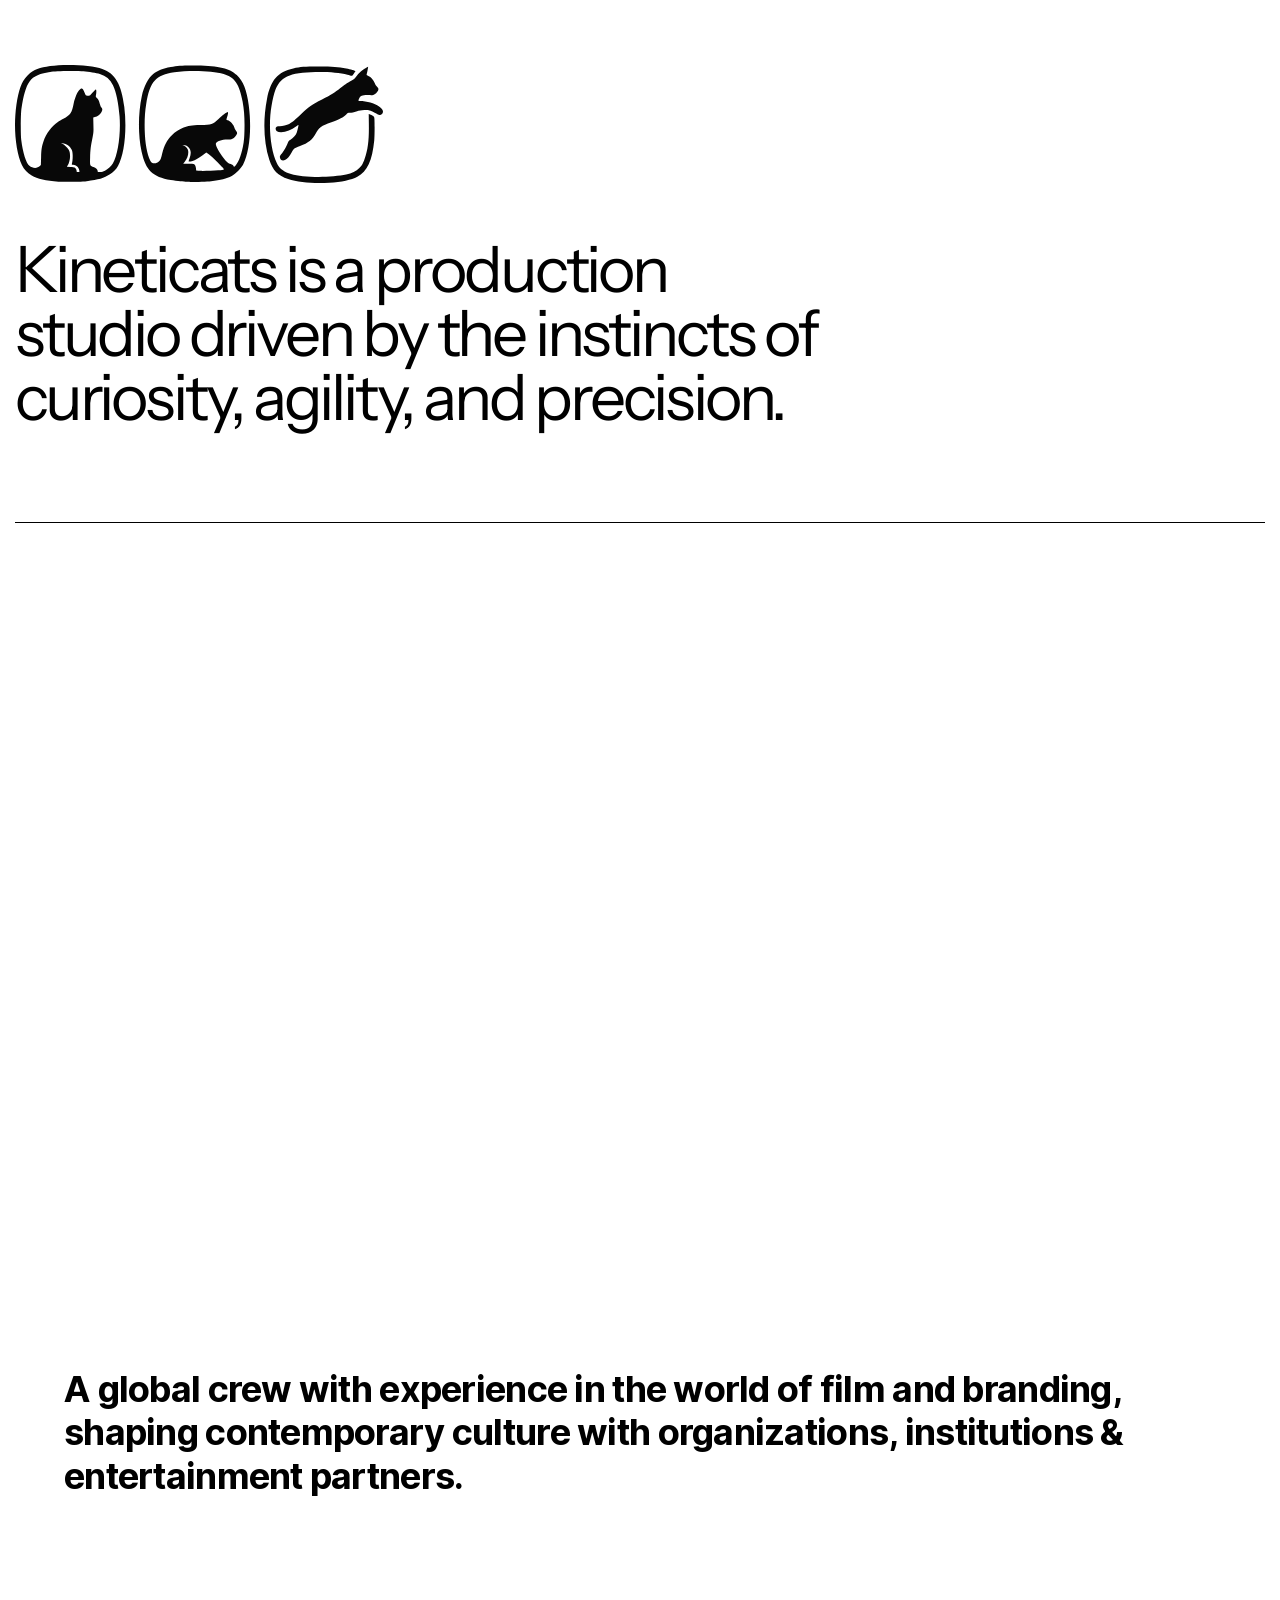
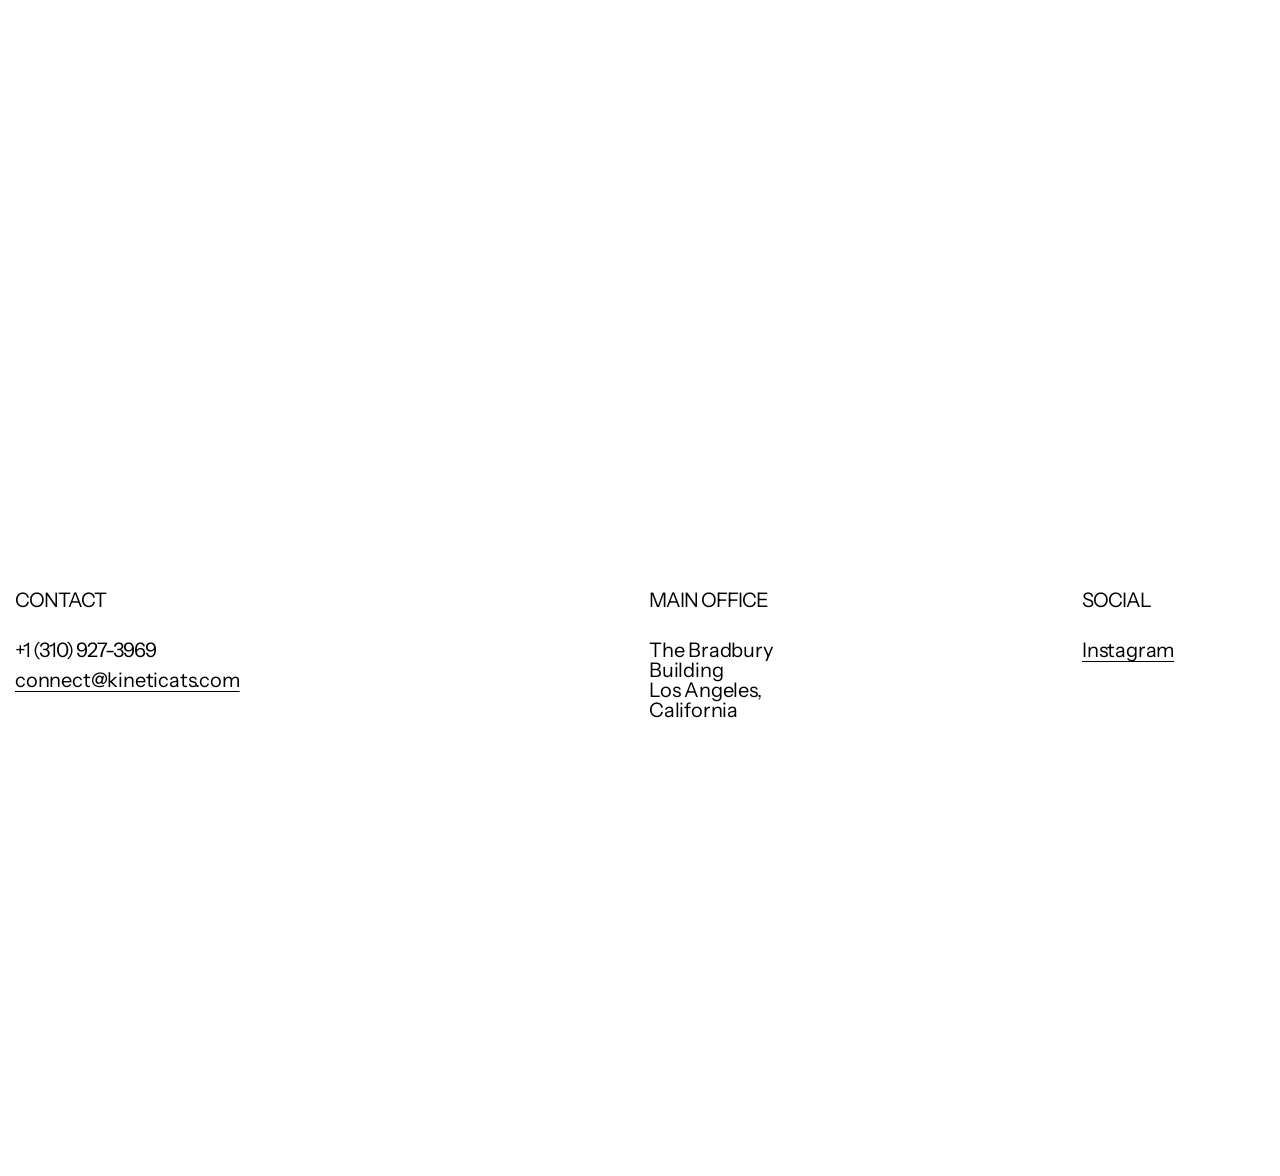
==== commit 3b9d66ee: "Add the 100-cat running film as the homepage cover" ====
--- a/index.html
+++ b/index.html
@@ -26,7 +26,7 @@
     
     
     <script data-template-id="country-code">window.__cf_country = "BR"</script>
-    <script type="module" src="./boot.js?v=7"></script>
+    <script type="module" src="./boot.js?v=8"></script>
     
     <div id="container"><div class="bypass-link"><a role="link" tabindex="0">Skip to main content</a></div><div data-page-overflowx="hidden" data-breakpoint-id="node-1_1029" data-breakpoint="true" data-width="375" data-height="2931" class="css-oljopy css-50jkpj css-rn2hh9"><div class="css-x6mm8n css-9uyk0n css-paq0kv"><div class="css-jh2qzy css-5knerd"><div class="css-y8k1g7 css-paq0kv css-j9f0op"><div class="css-ermu19 css-xg4wl6 css-paq0kv"><div aria-hidden="true" class="css-2rl2s8 css-ggwoeh css-5eam1e"></div><p class="css-nf5ac4 css-i5gsjr css-hiyx2t css-ankcqa adjustLetterSpacing textContents">Kineticats is a production studio driven by the instincts of curiosity, agility, and precision. </p></div></div></div></div><section class="css-92ob8g css-5knerd"><div class="css-f18b0r css-paq0kv css-j9f0op"><div role="presentation" aria-hidden="true" class="css-cftxrh css-1oxkje css-v27th6"></div><div class="css-8197qa css-9uyk0n css-paq0kv"><div class="css-vkpzlc css-v27th6 css-80djcw css-6x7tl3 textContents"><h4 class="css-8zr56v css-90q03s">A global crew with experience in the world of film and branding, shaping contemporary culture with organizations, institutions &amp; entertainment partners. </h4></div></div></div></section><section class="css-5knerd css-v27th6"><div class="css-gxdil1 css-1kkr58 css-j9f0op"><div class="css-nmfkat css-paq0kv css-j9f0op"><div class="css-5knerd css-v27th6" style="opacity:1;transform:none"></div></div></div></section><main tabindex="-1" class="css-9uyk0n css-paq0kv"><section class="css-i5go71 css-xazr9b css-paq0kv" style="opacity:0;transform:translateY(50px)"><div class="css-up14y8 css-v27th6 css-paq0kv"><div class="css-bxgzkn css-1oxkje css-v27th6"><img loading="lazy" alt="Production — realistic centered paw with its pads facing the viewer" src="./_assets/v11/paw-photo-production-standard.png" sizes="auto,100vw" class="css-ez8men css-fwdtfw css-scd4s8"/></div><div class="css-d8c8dw css-v27th6 css-paq0kv"><div class="css-vkpzlc css-pk1cy5 css-7fd160 textContents"><p class="css-8zr56v css-90q03s adjustLetterSpacing">Production</p></div></div></div><div class="css-up14y8 css-v27th6 css-paq0kv"><div class="css-bxgzkn css-1oxkje css-v27th6"><img loading="lazy" alt="Design — realistic centered paw with its pads facing the viewer" src="./_assets/v11/paw-photo-design-standard.png" sizes="auto,100vw" class="css-ez8men css-fwdtfw css-scd4s8"/></div><div class="css-d8c8dw css-v27th6 css-paq0kv"><div class="css-vkpzlc css-pk1cy5 css-7fd160 textContents"><p class="css-8zr56v css-90q03s adjustLetterSpacing">Design</p></div></div></div></section><section class="css-i5go71 css-g3keny css-paq0kv" style="opacity:0;transform:translateY(50px)"><div class="css-up14y8 css-v27th6 css-paq0kv"><div class="css-bxgzkn css-1oxkje css-v27th6"><img loading="lazy" alt="Writing — realistic centered paw with its pads facing the viewer" src="./_assets/v11/paw-photo-writing-standard.png" sizes="auto,100vw" class="css-ez8men css-fwdtfw css-scd4s8"/></div><div class="css-d8c8dw css-v27th6 css-paq0kv"><div class="css-vkpzlc css-pk1cy5 css-7fd160 textContents"><p class="css-8zr56v css-90q03s adjustLetterSpacing">Writing</p></div></div></div><div class="css-up14y8 css-v27th6 css-paq0kv"><div class="css-bxgzkn css-1oxkje css-v27th6"><img loading="lazy" alt="Coding — realistic centered paw with its pads facing the viewer" src="./_assets/v11/paw-photo-coding-standard.png" sizes="auto,100vw" class="css-ez8men css-fwdtfw css-scd4s8"/></div><div class="css-d8c8dw css-v27th6 css-paq0kv"><div class="css-vkpzlc css-pk1cy5 css-7fd160 textContents"><p class="css-8zr56v css-90q03s adjustLetterSpacing">Coding</p></div></div></div></section></main><a href="https://instagram.com/kinetikitten" target="_self" class="css-9wcrad css-5knerd css-134pm3"><div class="css-j7ydti css-paq0kv css-j9f0op"><div class="css-a8chxs css-v27th6 css-paq0kv"><div tabindex="0" role="link" class="css-a8cjf6 css-v27th6 css-hf9sha"><p class="css-nf5ac4 css-v27th6 css-it5lfk css-csiriq textContents">CONTACT</p><div class="css-a8ckwk css-v27th6 css-paq0kv"><p class="css-nf5ac4 css-v27th6 css-it5lfk css-csiriq textContents">+1 (310) 927-3969</p><p role="link" tabindex="0" class="css-nf5ac4 css-v27th6 css-it5lfk css-wda4xu textContents">connect@kineticats.com</p></div></div><div tabindex="0" role="link" class="css-a8ch5d css-v27th6 css-hf9sha"><div class="css-9uyk0n css-v27th6 css-paq0kv"><div class="css-i5hggv css-a8cjf6 css-paq0kv"><p class="css-nf5ac4 css-v27th6 css-it5lfk css-csiriq textContents">MAIN OFFICE</p><div class="css-wc1msa css-v27th6 css-94y5t4 css-kbut8q textContents" style="opacity:1;transform:none"><p class="css-8jchzs css-os84kx css-dkgzyu">The Bradbury Building</p><p class="css-8zr56v css-os84kx css-dkgzyu">Los Angeles, California</p></div></div></div><div class="css-i5hxh4 css-a8cjf6 css-paq0kv"><p class="css-nf5ac4 css-v27th6 css-it5lfk css-csiriq textContents">SOCIAL</p><div tabindex="0" role="link" class="css-9uyk0n css-v27th6 css-hf9sha"><div tabindex="0" role="link" class="css-wc1msa css-v27th6 css-onrsjs css-kbut8q textContents" style="opacity:1;transform:none"><p role="link" tabindex="0" class="css-8zr56v css-3znjyp css-vpdvd1">Instagram</p></div></div></div></div></div><div data-isimage="true" class="css-1v4ltw css-wc1msa"><img loading="lazy" src="./_assets/v11/1387c7b3c1f458308e24f50164fe9885dd58cdc5.svg" alt="" class="css-tzn6qh css-ez8men css-7kv4dh"/></div></div></a></div><div data-page-overflowx="hidden" data-breakpoint-id="node-1_932" data-breakpoint="true" data-width="800" data-height="5043" class="css-oljopy css-50jkpj css-rn2hh9"><div class="css-5wqrg6 css-5knerd css-atgcpy"><div class="css-op8ygs css-paq0kv css-j9f0op"><div class="css-4jnu3f css-sdhooz css-paq0kv"><div data-isimage="true" class="css-b3prys css-wc1msa"><img src="./_assets/v11/8bb3e73d927ecb1bdbcf5db597ead6f5a61f4dfd.svg" alt="" class="css-tzn6qh css-ez8men css-7kv4dh"/></div></div></div></div><div class="css-pvv6x9 css-9uyk0n css-paq0kv"><div class="css-pvv6x9 css-5knerd"><div class="css-op8ygs css-paq0kv css-j9f0op"><div class="css-db1t7l css-xg4wl6 css-paq0kv"><div aria-hidden="true" class="css-2rl2s8 css-ggwoeh css-5eam1e"></div><p class="css-nf5ac4 css-dp8jz9 css-hiyx2t css-ankcqa adjustLetterSpacing textContents">Kineticats is a production studio driven by the instincts of curiosity, agility, and precision. </p></div></div></div></div><section class="css-718ee8 css-5knerd"><div class="css-rovu94 css-paq0kv css-j9f0op"><div role="presentation" aria-hidden="true" class="css-o8p6qn css-1oxkje css-v27th6"></div><div class="css-9uyk0n css-v27th6 css-paq0kv"><div class="css-vkpzlc css-v27th6 css-hrznun css-6h9sdm textContents"><h4 class="css-8zr56v css-90q03s">A global crew with experience in the world of film and branding, shaping contemporary culture with organizations, institutions &amp; entertainment partners. </h4></div></div></div></section><section class="css-5knerd css-v27th6"><div class="css-gxdil1 css-1kkr58 css-j9f0op"><div class="css-y6psg3 css-paq0kv css-j9f0op"><div class="css-5knerd css-v27th6" style="opacity:1;transform:none"></div></div></div></section><main tabindex="-1" class="css-d99pxw css-9uyk0n css-paq0kv"><section class="css-i5dmkk css-n0ay87 css-paq0kv" style="opacity:0;transform:translateY(50px)"><div class="css-up15n7 css-v27th6 css-paq0kv"><div class="css-bxgzkn css-1oxkje css-v27th6"><img loading="lazy" alt="Production — realistic centered paw with its pads facing the viewer" src="./_assets/v11/paw-photo-production-standard.png" sizes="auto,100vw" class="css-ez8men css-fwdtfw css-scd4s8"/></div><div class="css-d8c8dw css-v27th6 css-paq0kv"><div class="css-vkpzlc css-karggd css-mptydh textContents"><p class="css-8zr56v css-90q03s adjustLetterSpacing">Production</p></div></div></div><div class="css-up15n7 css-v27th6 css-paq0kv"><div class="css-bxgzkn css-1oxkje css-v27th6"><img loading="lazy" alt="Design — realistic centered paw with its pads facing the viewer" src="./_assets/v11/paw-photo-design-standard.png" sizes="auto,100vw" class="css-ez8men css-fwdtfw css-scd4s8"/></div><div class="css-d8c8dw css-v27th6 css-paq0kv"><div class="css-vkpzlc css-karggd css-mptydh textContents"><p class="css-8zr56v css-90q03s adjustLetterSpacing">Design</p></div></div></div></section><section class="css-i5dmkk css-n0ay87 css-paq0kv" style="opacity:0;transform:translateY(50px)"><div class="css-up15n7 css-v27th6 css-paq0kv"><div class="css-bxgzkn css-1oxkje css-v27th6"><img loading="lazy" alt="Writing — realistic centered paw with its pads facing the viewer" src="./_assets/v11/paw-photo-writing-standard.png" sizes="auto,100vw" class="css-ez8men css-fwdtfw css-scd4s8"/></div><div class="css-d8c8dw css-v27th6 css-paq0kv"><div class="css-vkpzlc css-karggd css-mptydh textContents"><p class="css-8zr56v css-90q03s adjustLetterSpacing">Writing</p></div></div></div><div class="css-up15n7 css-v27th6 css-paq0kv"><div class="css-bxgzkn css-1oxkje css-v27th6"><img loading="lazy" alt="Coding — realistic centered paw with its pads facing the viewer" src="./_assets/v11/paw-photo-coding-standard.png" sizes="auto,100vw" class="css-ez8men css-fwdtfw css-scd4s8"/></div><div class="css-d8c8dw css-v27th6 css-paq0kv"><div class="css-vkpzlc css-karggd css-mptydh textContents"><p class="css-8zr56v css-90q03s adjustLetterSpacing">Coding</p></div></div></div></section></main><a href="https://instagram.com/kinetikitten" target="_self" class="css-3xl0rk css-5knerd css-134pm3"><div class="css-qs5z68 css-3j4604 css-paq0kv"><div tabindex="0" role="link" class="css-7nenmu css-v27th6 css-hf9sha"><div tabindex="0" role="link" class="css-i5heub css-a8cjf6 css-hf9sha"><p class="css-nf5ac4 css-v27th6 css-it5lfk css-csiriq textContents">CONTACT</p><div class="css-a8ckwk css-v27th6 css-paq0kv"><p class="css-nf5ac4 css-v27th6 css-it5lfk css-csiriq textContents">+1 (310) 927-3969</p><p role="link" tabindex="0" class="css-nf5ac4 css-v27th6 css-it5lfk css-wda4xu textContents">connect@kineticats.com</p></div></div><div class="css-y3ivto css-uwf2km"></div><div class="css-7nenlz css-paq0kv"><div class="css-i5heub css-9uyk0n css-paq0kv"><div class="css-i5hggv css-a8cjf6 css-paq0kv"><p class="css-nf5ac4 css-v27th6 css-it5lfk css-csiriq textContents">MAIN OFFICE</p><div class="css-wc1msa css-v27th6 css-94y5t4 css-kbut8q textContents" style="opacity:1;transform:none"><p class="css-8jchzs css-os84kx css-dkgzyu">The Bradbury Building</p><p class="css-8zr56v css-os84kx css-dkgzyu">Los Angeles, California</p></div></div></div><div class="css-i5hxh4 css-a8cjf6 css-paq0kv"><p class="css-nf5ac4 css-v27th6 css-it5lfk css-csiriq textContents">SOCIAL</p><div tabindex="0" role="link" class="css-9uyk0n css-v27th6 css-hf9sha"><div tabindex="0" role="link" class="css-wc1msa css-v27th6 css-onrsjs css-kbut8q textContents" style="opacity:1;transform:none"><p role="link" tabindex="0" class="css-8zr56v css-3znjyp css-vpdvd1">Instagram</p></div></div></div></div></div><div data-isimage="true" class="css-uwf2km css-1j74g"><img loading="lazy" src="./_assets/v11/0f292d78569a0c45c572159d54b5b4318c5e613a.svg" alt="" class="css-tzn6qh css-ez8men css-7kv4dh"/></div></div></a></div><div data-page-overflowx="hidden" data-breakpoint-id="node-1_835" data-breakpoint="true" data-width="1280" data-height="4376" class="css-oljopy css-50jkpj css-rn2hh9"><div class="css-5wqrg6 css-5knerd css-atgcpy"><div class="css-op8ygs css-paq0kv css-j9f0op"><div class="css-4jnu3f css-sdhooz css-paq0kv"><div data-isimage="true" class="css-b3prys css-wc1msa"><img src="./_assets/v11/8bb3e73d927ecb1bdbcf5db597ead6f5a61f4dfd.svg" alt="" class="css-tzn6qh css-ez8men css-7kv4dh"/></div></div></div></div><div class="css-pvv6x9 css-9uyk0n css-paq0kv"><div class="css-pvv6x9 css-5knerd"><div class="css-op8ygs css-paq0kv css-j9f0op"><div class="css-yjpjle css-xg4wl6 css-paq0kv"><div aria-hidden="true" class="css-2rl2s8 css-ggwoeh css-5eam1e"></div><p class="css-nf5ac4 css-lpxk4k css-hiyx2t css-ankcqa adjustLetterSpacing textContents">Kineticats is a production studio driven by the instincts of curiosity, agility, and precision. </p></div></div></div></div><section class="css-e784qx css-5knerd"><div class="css-2opp2u css-paq0kv css-j9f0op"><div role="presentation" aria-hidden="true" class="css-8ocdlr css-1oxkje css-v27th6"></div><div class="css-rgynkj css-9uyk0n css-paq0kv"><div class="css-krd0r3 css-vkpzlc css-iifu9k css-5ldpyo textContents"><h4 class="css-8zr56v css-90q03s">A global crew with experience in the world of film and branding, shaping contemporary culture with organizations, institutions &amp; entertainment partners. </h4></div></div></div></section><section class="css-s2gclo css-5knerd"><div class="css-gxdil1 css-1kkr58 css-j9f0op"><div class="css-orb0u5 css-paq0kv css-j9f0op"><div class="css-5knerd css-v27th6" style="opacity:1;transform:none"></div></div></div></section><main tabindex="-1" class="css-d8py0n css-9uyk0n css-paq0kv"><section class="css-eowy7b css-yzx1wt css-paq0kv" style="opacity:0;transform:translateY(50px)"><div class="css-bvz6vq css-qcju9u css-paq0kv"><div class="css-2qzf4d css-1oxkje css-v27th6"><img loading="lazy" alt="Production — realistic centered paw with its pads facing the viewer" src="./_assets/v11/paw-photo-production-standard.png" sizes="auto,100vw" class="css-ez8men css-fwdtfw css-scd4s8"/></div><div class="css-d8c8dw css-v27th6 css-paq0kv"><div class="css-vkpzlc css-6j4d9z css-6x7tl3 textContents"><p class="css-8zr56v css-90q03s adjustLetterSpacing">Production</p></div></div></div><div class="css-bvz6vq css-qcju9u css-paq0kv"><div class="css-2qzf4d css-1oxkje css-v27th6"><img loading="lazy" alt="Design — realistic centered paw with its pads facing the viewer" src="./_assets/v11/paw-photo-design-standard.png" sizes="auto,100vw" class="css-ez8men css-fwdtfw css-scd4s8"/></div><div class="css-d8c8dw css-v27th6 css-paq0kv"><div class="css-vkpzlc css-6j4d9z css-6x7tl3 textContents"><p class="css-8zr56v css-90q03s adjustLetterSpacing">Design</p></div></div></div></section><section class="css-5icu3x css-yzx1wt css-paq0kv" style="opacity:0;transform:translateY(50px)"><div class="css-qcju9u css-2fgpwh css-paq0kv"><div class="css-bxgzkn css-1oxkje css-v27th6"><img loading="lazy" alt="Writing — realistic centered paw with its pads facing the viewer" src="./_assets/v11/paw-photo-writing-standard.png" sizes="auto,100vw" class="css-ez8men css-fwdtfw css-scd4s8"/></div><div class="css-d8c8dw css-v27th6 css-paq0kv"><div class="css-vkpzlc css-6j4d9z css-6x7tl3 textContents"><p class="css-8zr56v css-90q03s adjustLetterSpacing">Writing</p></div></div></div><div class="css-qcju9u css-2fgpwh css-paq0kv"><div class="css-bxgzkn css-1oxkje css-v27th6"><img loading="lazy" alt="Coding — realistic centered paw with its pads facing the viewer" src="./_assets/v11/paw-photo-coding-standard.png" sizes="auto,100vw" class="css-ez8men css-fwdtfw css-scd4s8"/></div><div class="css-d8c8dw css-v27th6 css-paq0kv"><div class="css-vkpzlc css-6j4d9z css-6x7tl3 textContents"><p class="css-8zr56v css-90q03s adjustLetterSpacing">Coding</p></div></div></div></section></main><div class="css-ovt77c css-5knerd"><div class="css-qs5z68 css-ql3yjd css-paq0kv"><div class="css-punlrh css-22itc5 css-paq0kv"><a href="mailto:connect@kineticats.com" target="_self" class="css-i5heub css-a8cjf6 css-hf9sha"><p class="css-nf5ac4 css-v27th6 css-it5lfk css-csiriq textContents">CONTACT</p><div class="css-a8ckwk css-v27th6 css-paq0kv"><p class="css-nf5ac4 css-v27th6 css-it5lfk css-csiriq textContents">+1 (310) 927-3969</p><div tabindex="0" role="link" class="css-wc1msa css-v27th6 css-onrsjs css-kbut8q textContents" style="opacity:1;transform:none"><p role="link" tabindex="0" class="css-8zr56v css-3znjyp css-vpdvd1">connect@kineticats.com</p></div></div></a><div class="css-y3ivto css-uwf2km"></div><div class="css-i5evnr css-jvpnk3 css-paq0kv"><div class="css-i5heub css-9uyk0n css-paq0kv"><div class="css-i5hggv css-a8cjf6 css-paq0kv"><p class="css-nf5ac4 css-v27th6 css-e9dccx css-csiriq textContents">MAIN OFFICE</p><div class="css-wc1msa css-v27th6 css-16evev css-kbut8q textContents" style="opacity:1;transform:none"><p class="css-8jchzs css-os84kx css-dkgzyu">The Bradbury Building</p><p class="css-8zr56v css-os84kx css-dkgzyu">Los Angeles, California</p></div></div></div><div class="css-i5hxh4 css-a8cjf6 css-paq0kv"><p class="css-nf5ac4 css-v27th6 css-e9dccx css-csiriq textContents">SOCIAL</p><div class="css-9uyk0n css-v27th6 css-paq0kv"><div tabindex="0" role="link" class="css-wc1msa css-v27th6 css-65cjop css-kbut8q textContents" style="opacity:1;transform:none"><p role="link" tabindex="0" class="css-8zr56v css-3znjyp css-vpdvd1">Instagram</p></div></div></div></div></div><div data-isimage="true" class="css-uwf2km css-1j74g"><img loading="lazy" src="./_assets/v11/f7705051b4c77088f71b444aa0a68a88b87354e6.svg" alt="" class="css-tzn6qh css-ez8men css-7kv4dh"/></div></div></div></div><div data-page-overflowx="hidden" data-breakpoint-id="node-22_122" data-breakpoint="true" data-width="2407" data-height="6380" class="css-oljopy css-j6ldtg css-v11lvd"><div class="css-5wqrg6 css-5knerd css-atgcpy"><div class="css-op8ygs css-paq0kv css-j9f0op"><div class="css-4jnu3f css-sdhooz css-paq0kv"><div data-isimage="true" class="css-b3prys css-wc1msa"><img src="./_assets/v11/8bb3e73d927ecb1bdbcf5db597ead6f5a61f4dfd.svg" alt="" class="css-tzn6qh css-ez8men css-7kv4dh"/></div></div></div></div><div class="css-pvv6x9 css-9uyk0n css-paq0kv"><div class="css-pvv6x9 css-5knerd"><div class="css-op8ygs css-paq0kv css-j9f0op"><div class="css-yjpjle css-xg4wl6 css-paq0kv"><div aria-hidden="true" class="css-2rl2s8 css-ggwoeh css-5eam1e"></div><p class="css-nf5ac4 css-lpxk4k css-hiyx2t css-ankcqa adjustLetterSpacing textContents">Kineticats is a production studio driven by the instincts of curiosity, agility, and precision. </p></div></div></div></div><section class="css-d8qk7r css-3roy8m css-paq0kv"><div role="presentation" aria-hidden="true" class="css-sfymz css-1oxkje"></div><div class="css-hxspsr css-9uyk0n css-paq0kv"><div class="css-krd0r3 css-vkpzlc css-ewhmg2 css-xmvtdm textContents"><h4 class="css-8zr56v css-90q03s">A global crew with vast experience in film, branding, and shaping contemporary culture with organizations, institutions &amp; entertainment partners. </h4></div></div></section><section class="css-x5qyn3 css-5knerd"><div class="css-gxdil1 css-1kkr58 css-j9f0op"><div class="css-df7hps css-paq0kv css-j9f0op"><div class="css-wthd18 css-5knerd" style="opacity:1;transform:none"></div></div></div></section><main tabindex="-1" class="css-lpzimq css-x2bsdf css-paq0kv"><section class="css-wr3cs css-yzx1wt css-paq0kv" style="opacity:0;transform:translateY(50px)"><div class="css-bvz6vq css-qcju9u css-paq0kv"><div class="css-2qzf4d css-1oxkje css-v27th6"><img loading="lazy" alt="Production — realistic centered paw with its pads facing the viewer" src="./_assets/v11/paw-photo-production-standard.png" sizes="auto,100vw" class="css-ez8men css-fwdtfw css-scd4s8"/></div><div class="css-d8c8dw css-v27th6 css-paq0kv"><div class="css-vkpzlc css-6j4d9z css-6x7tl3 textContents"><p class="css-8zr56v css-90q03s adjustLetterSpacing">Production</p></div></div></div><div class="css-bvz6vq css-qcju9u css-paq0kv"><div class="css-2qzf4d css-1oxkje css-v27th6"><img loading="lazy" alt="Design — realistic centered paw with its pads facing the viewer" src="./_assets/v11/paw-photo-design-standard.png" sizes="auto,100vw" class="css-ez8men css-fwdtfw css-scd4s8"/></div><div class="css-d8c8dw css-v27th6 css-paq0kv"><div class="css-vkpzlc css-6j4d9z css-6x7tl3 textContents"><p class="css-8zr56v css-90q03s adjustLetterSpacing">Design</p></div></div></div></section><section class="css-s6a4mc css-yzx1wt css-paq0kv" style="opacity:0;transform:translateY(50px)"><div class="css-qcju9u css-2fgpwh css-paq0kv"><div class="css-bxgzkn css-1oxkje css-v27th6"><img loading="lazy" alt="Writing — realistic centered paw with its pads facing the viewer" src="./_assets/v11/paw-photo-writing-standard.png" sizes="auto,100vw" class="css-ez8men css-fwdtfw css-scd4s8"/></div><div class="css-d8c8dw css-v27th6 css-paq0kv"><div class="css-vkpzlc css-6j4d9z css-6x7tl3 textContents"><p class="css-8zr56v css-90q03s adjustLetterSpacing">Writing</p></div></div></div><div class="css-qcju9u css-2fgpwh css-paq0kv"><div class="css-bxgzkn css-1oxkje css-v27th6"><img loading="lazy" alt="Coding — realistic centered paw with its pads facing the viewer" src="./_assets/v11/paw-photo-coding-standard.png" sizes="auto,100vw" class="css-ez8men css-fwdtfw css-scd4s8"/></div><div class="css-d8c8dw css-v27th6 css-paq0kv"><div class="css-vkpzlc css-6j4d9z css-6x7tl3 textContents"><p class="css-8zr56v css-90q03s adjustLetterSpacing">Coding</p></div></div></div></section></main><div class="css-urmupc css-5knerd"><div class="css-qs5z68 css-qvctsa css-paq0kv"><a href="https://instagram.com/kinetikitten" target="_self" class="css-22itc5 css-v27th6 css-hf9sha"><div tabindex="0" role="link" class="css-i5heub css-a8cjf6 css-hf9sha"><p class="css-nf5ac4 css-v27th6 css-it5lfk css-csiriq textContents">CONTACT</p><div class="css-a8ckwk css-v27th6 css-paq0kv"><p class="css-nf5ac4 css-v27th6 css-it5lfk css-csiriq textContents">+1 (310) 927-3969</p><div tabindex="0" role="link" class="css-wc1msa css-v27th6 css-onrsjs css-kbut8q textContents" style="opacity:1;transform:none"><p role="link" tabindex="0" class="css-8zr56v css-3znjyp css-vpdvd1">connect@kineticats.com</p></div></div></div><div class="css-y3ivto css-uwf2km"></div><div class="css-i5evnr css-o2anmh css-paq0kv"><div class="css-i5heub css-9uyk0n css-paq0kv"><div class="css-i5hggv css-a8cjf6 css-paq0kv"><p class="css-nf5ac4 css-v27th6 css-it5lfk css-csiriq textContents">MAIN OFFICE</p><div class="css-wc1msa css-v27th6 css-94y5t4 css-kbut8q textContents" style="opacity:1;transform:none"><p class="css-8jchzs css-os84kx css-dkgzyu">The Bradbury Building</p><p class="css-8zr56v css-os84kx css-dkgzyu">Los Angeles, California</p></div></div></div><div tabindex="0" role="link" class="css-i5hxh4 css-a8cjf6 css-hf9sha"><p class="css-nf5ac4 css-v27th6 css-it5lfk css-csiriq textContents">SOCIAL</p><div class="css-9uyk0n css-v27th6 css-paq0kv"><div tabindex="0" role="link" class="css-wc1msa css-v27th6 css-onrsjs css-kbut8q textContents" style="opacity:1;transform:none"><p role="link" tabindex="0" class="css-8zr56v css-3znjyp css-vpdvd1">Instagram</p></div></div></div></div></a><div class="css-y0uen0 css-9uyk0n css-paq0kv"><div data-isimage="true" class="css-uwf2km css-1j74g"><img loading="lazy" src="./_assets/v11/90899e58cd2901eb763f3c9c9f05a746c4f4d184.svg" alt="" class="css-tzn6qh css-ez8men css-7kv4dh"/></div></div></div></div></div></div>
     
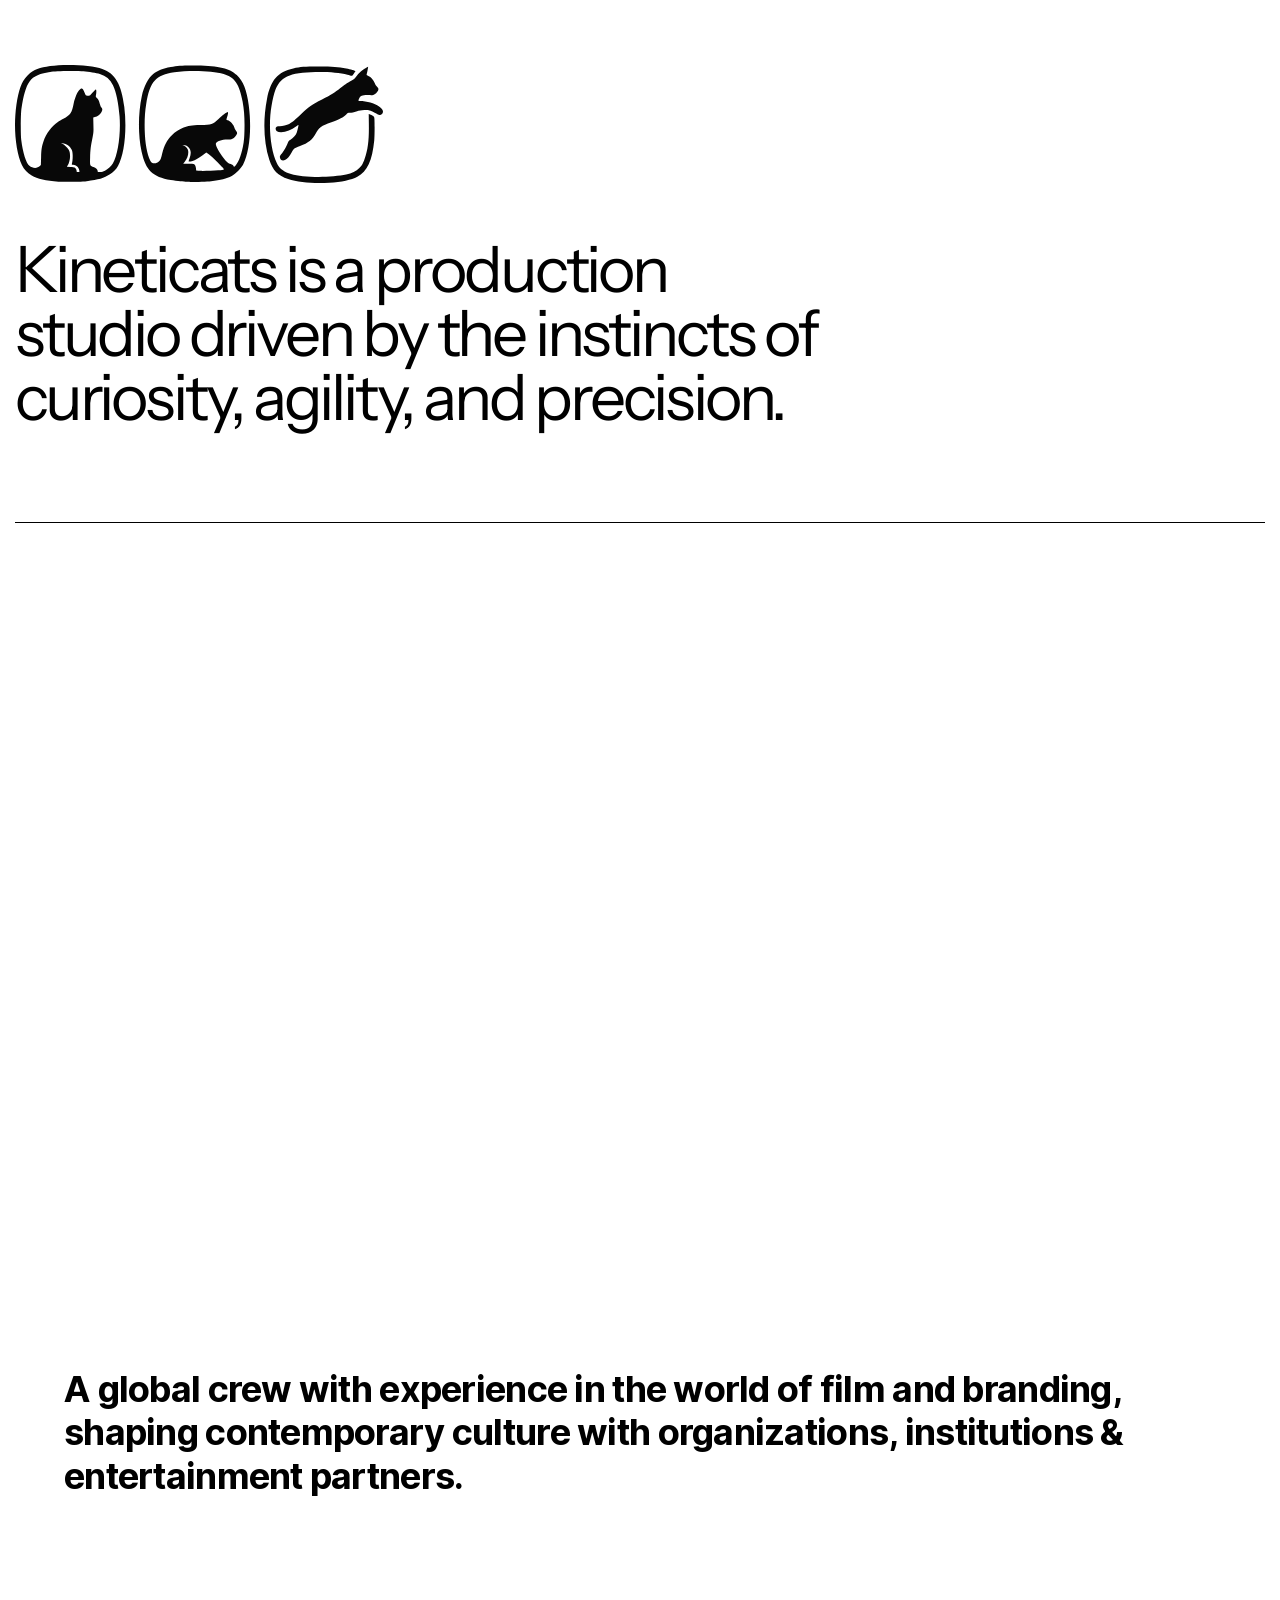
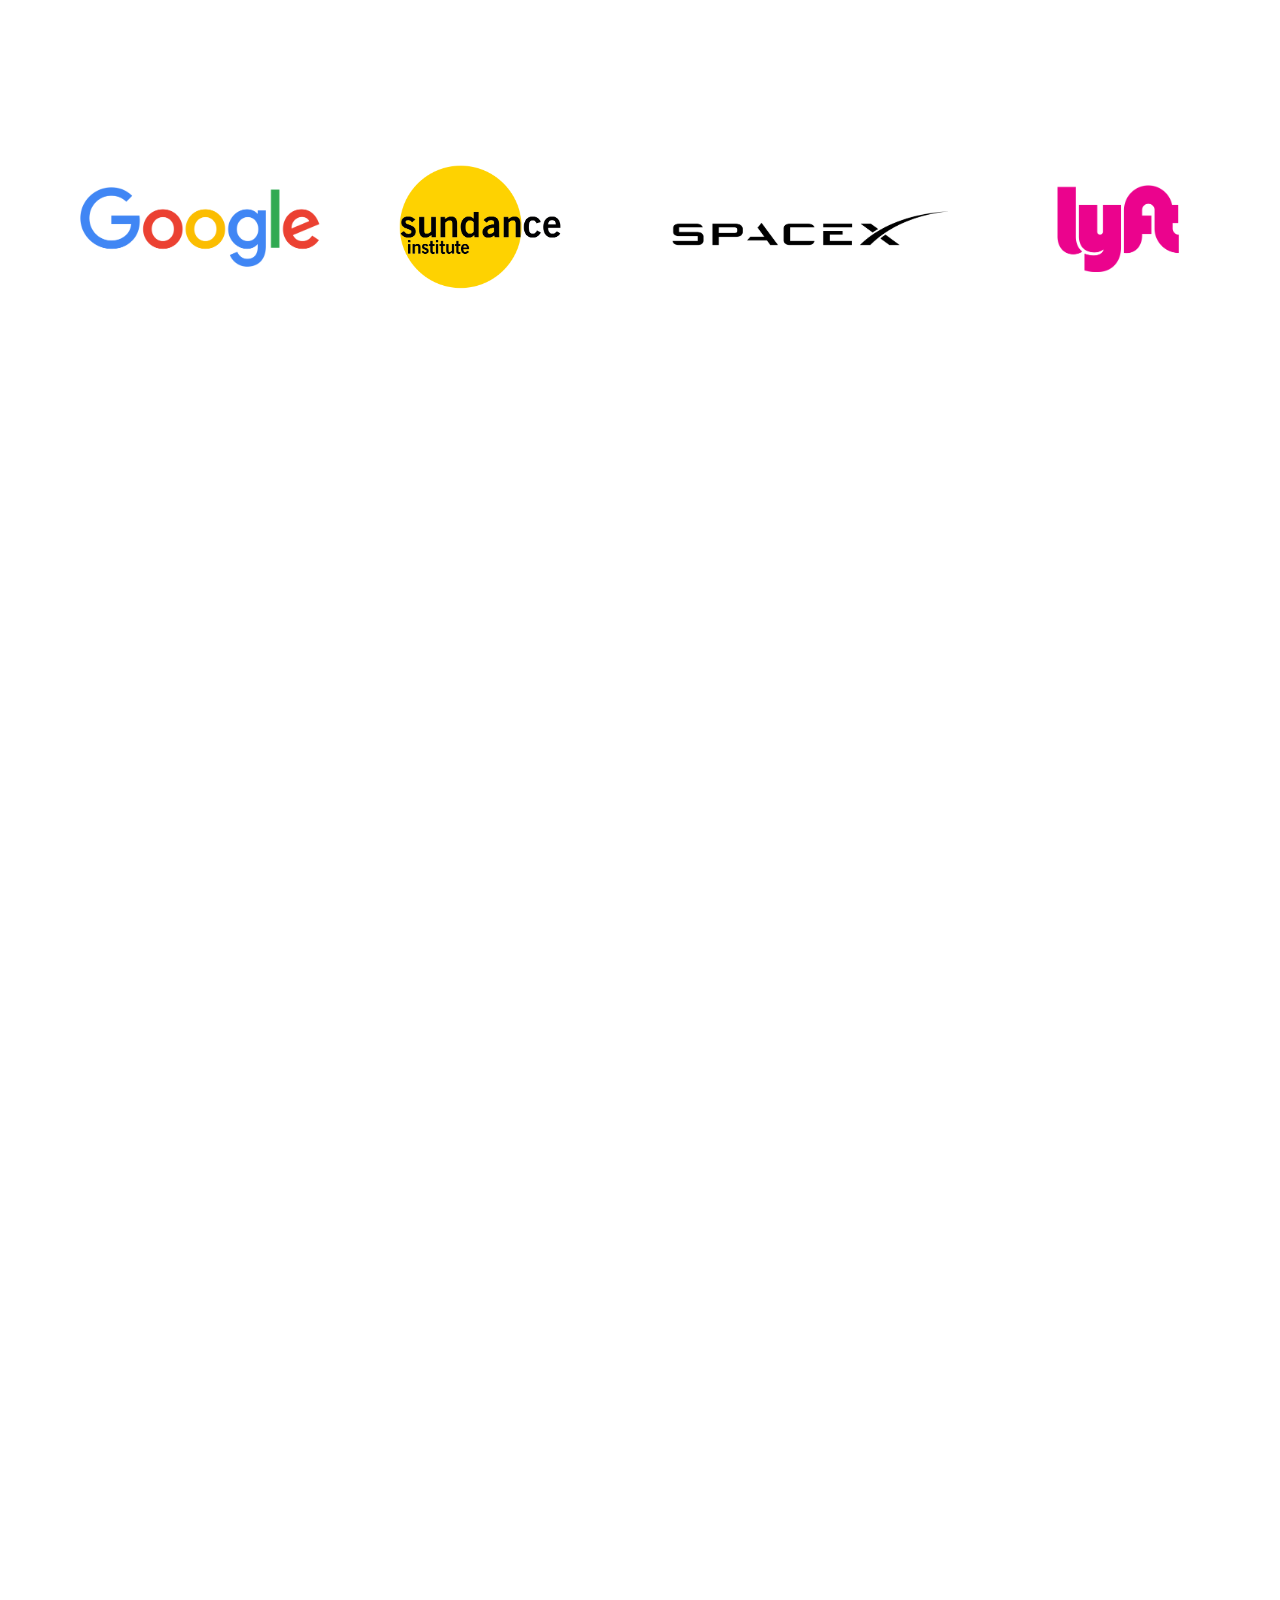
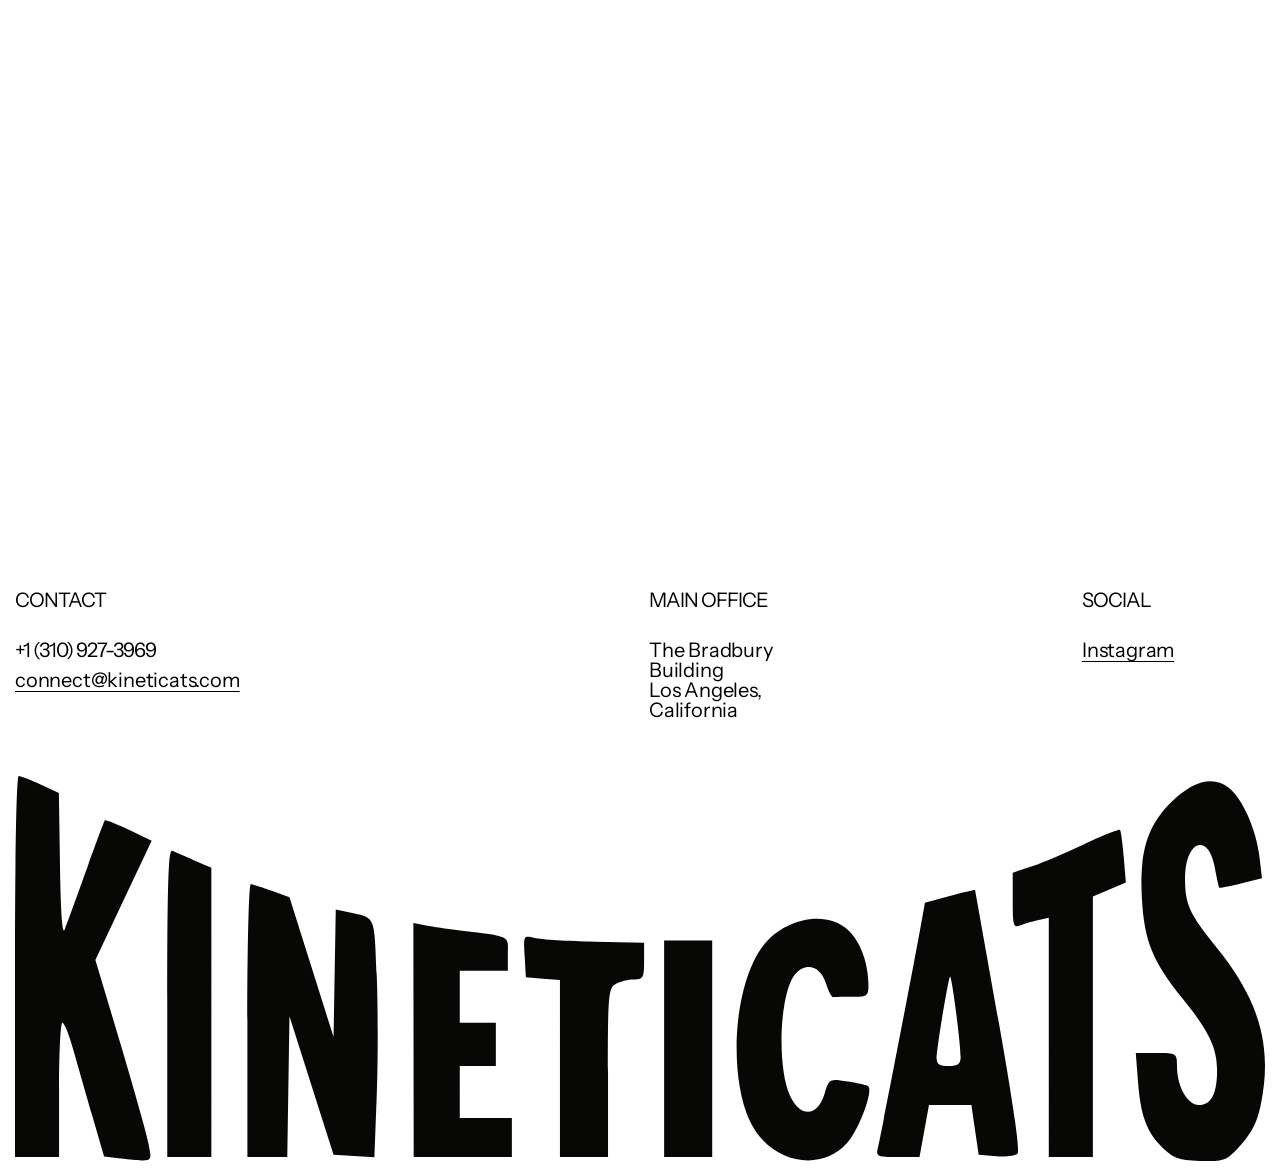
==== commit 5e98b9b4: "Reveal the cat film on footer letter hover and restore original cover" ====
--- a/index.html
+++ b/index.html
@@ -21,12 +21,12 @@
 @media (max-width: 1279px), (min-width: 800px) { body:has([data-breakpoint-id="node-1_932"]) { background-color: #fff } }
 @media (max-width: 2406px), (min-width: 1280px) { body:has([data-breakpoint-id="node-1_835"]) { background-color: #fff } }
 @media (min-width: 2407px) { body:has([data-breakpoint-id="node-22_122"]) { background-color: #fff } }</style><style id="ssr-css">#container .css-oljopy {position: relative; display: flex; flex-direction: column; align-items: center;}#container .css-50jkpj {min-width: var(--content-min-width); width: 100%;}#container .css-rn2hh9 {--content-min-width: 100%; --content-min-height: var(--100dvh); align-content: stretch; overflow: clip; background-color: #fff;}#container .css-x6mm8n {height: 389px; width: 100%;}#container .css-9uyk0n {position: relative; flex-shrink: 0; display: flex; flex-direction: column; align-items: flex-start;}#container .css-paq0kv {align-content: stretch;}#container .css-jh2qzy {height: 362px; width: 100%;}#container .css-5knerd {position: relative; flex-shrink: 0;}#container .css-y8k1g7 {padding-top: 21px; padding-left: 15px; padding-right: 15px; display: flex; flex-direction: column; align-items: flex-start; position: relative;}#container .css-j9f0op {width: 100%; height: 100%;}#container .css-ermu19 {height: 330px; width: 100%;}#container .css-xg4wl6 {position: relative; flex-shrink: 0; padding-top: 10px; padding-bottom: 150px; display: flex; align-items: flex-start;}#container .css-2rl2s8 {border-style: solid; border-color: #000; border-top-width: 0px; border-bottom-width: 1px; border-left-width: 0px; border-right-width: 0px; position: absolute;}#container .css-ggwoeh {inset: 0px;}#container .css-5eam1e {pointer-events: none;}#container .css-nf5ac4 {display: block; position: relative; flex-shrink: 0;}#container .css-i5gsjr {width: 319px;}#container .css-hiyx2t {font-family: "Instrument Sans:Regular",sans-serif; word-break: break-word; font-weight: 400; font-size: var(--responsive-font-size,64px); letter-spacing: var(--responsive-letter-spacing,-3.2px); line-height: var(--responsive-line-height,1);}#container .css-ankcqa {font-variation-settings: "wdth" 100; color: #000; -webkit-text-fill-color: #000; --letter-spacing: var(--responsive-letter-spacing,-3.2px);}@media (min-width: 1px) {#container .css-ankcqa {--responsive-font-size: 44px;}}@media (min-width: 800px) {#container .css-ankcqa {--responsive-font-size: 64px;}}@media (min-width: 1280px) {#container .css-ankcqa {--responsive-font-size: 64px;}}#container .css-92ob8g {height: 409px; width: 100%;}#container .css-f18b0r {display: flex; flex-direction: column; align-items: flex-start; gap: 24px; position: relative; padding: 3px 24px 80px;}#container .css-cftxrh {aspect-ratio: 327/184;}#container .css-1oxkje {position: relative; flex-shrink: 0; display: block; border-radius: 16px;}#container .css-v27th6 {width: 100%;}#container .css-8197qa {max-width: 1440px; height: 174px; width: 100%;}#container .css-vkpzlc {position: relative; flex-shrink: 0; display: flex; flex-direction: column; justify-content: center;}#container .css-80djcw {font-family: "Inter:Bold",sans-serif; word-break: break-word; font-weight: 700; font-style: normal; font-size: 24px; letter-spacing: -0.48px; line-height: 0;}#container .css-6x7tl3 {font-variation-settings: normal; color: #000; -webkit-text-fill-color: #000; --letter-spacing: -0.48px;}#container .css-8zr56v {display: block;}#container .css-90q03s {line-height: 1.2;}#container .css-gxdil1 {overflow: clip;}#container .css-1kkr58 {display: flex; flex-direction: column; align-items: center; border-radius: inherit;}#container .css-nmfkat {display: flex; flex-direction: column; align-items: center; position: relative; padding: 48px 24px;}#container .css-i5go71 {width: 375px;}#container .css-xazr9b {position: relative; flex-shrink: 0; padding-bottom: 32px; padding-left: 24px; padding-right: 24px; display: flex; flex-direction: column; align-items: center; gap: 32px;}#container .css-up14y8 {position: relative; flex-shrink: 0; display: flex; flex-direction: column; align-items: flex-start; gap: 16px; border-radius: 8px;}#container .css-bxgzkn {aspect-ratio: 552/414;}#container .css-ez8men {max-width: none; width: 100%; height: 100%;}#container .css-fwdtfw {position: absolute; border-radius: 16px;}#container .css-scd4s8 {object-fit: cover; inset: 0px; pointer-events: none;}#container .css-d8c8dw {position: relative; flex-shrink: 0; display: flex; justify-content: space-between; align-items: baseline;}#container .css-pk1cy5 {font-family: "Inter:Semi Bold",sans-serif; word-break: break-word; font-weight: 600; font-style: normal; font-size: 18px; letter-spacing: -0.36px; line-height: 0; white-space: nowrap;}#container .css-7fd160 {font-variation-settings: normal; color: #000; -webkit-text-fill-color: #000; --letter-spacing: -0.36px;}#container .css-g3keny {position: relative; flex-shrink: 0; padding-bottom: 40px; padding-left: 24px; padding-right: 24px; display: flex; flex-direction: column; align-items: center; gap: 32px;}#container .css-9wcrad {height: 646px; width: 100%;}#container .css-134pm3 {cursor: pointer;}#container .css-j7ydti {padding-top: 30px; padding-left: 15px; padding-right: 15px; display: flex; flex-direction: column; align-items: flex-start; gap: 67px; position: relative;}#container .css-a8chxs {position: relative; flex-shrink: 0; display: flex; flex-direction: column; align-items: flex-start; gap: 50px;}#container .css-a8cjf6 {position: relative; flex-shrink: 0; display: flex; flex-direction: column; align-items: flex-start; gap: 30px;}#container .css-hf9sha {cursor: pointer; align-content: stretch;}#container .css-it5lfk {font-family: "Instrument Sans:Regular",sans-serif; word-break: break-word; font-weight: 400; font-size: var(--responsive-font-size,20px); letter-spacing: var(--responsive-letter-spacing,-1px); text-align: left; line-height: var(--responsive-line-height,1);}#container .css-csiriq {font-variation-settings: "wdth" 100; color: #000; -webkit-text-fill-color: #000; --letter-spacing: var(--responsive-letter-spacing,-1px);}@media (min-width: 1px) {#container .css-csiriq {--responsive-font-size: 20px;}}@media (min-width: 800px) {#container .css-csiriq {--responsive-font-size: 20px;}}@media (min-width: 1280px) {#container .css-csiriq {--responsive-font-size: 20px;}}#container .css-a8ckwk {position: relative; flex-shrink: 0; display: flex; flex-direction: column; align-items: flex-start; gap: 10px;}#container .css-wda4xu {font-variation-settings: "wdth" 100; color: #000; -webkit-text-fill-color: #000; --letter-spacing: var(--responsive-letter-spacing,-1px); text-decoration-line: underline; text-underline-position: from-font; text-decoration-thickness: from-font; text-decoration-style: solid; cursor: pointer;}@media (min-width: 1px) {#container .css-wda4xu {--responsive-font-size: 20px; --responsive-letter-spacing: -0.2px; --responsive-line-height: 1;}}@media (min-width: 800px) {#container .css-wda4xu {--responsive-font-size: 20px; --responsive-letter-spacing: -0.2px; --responsive-line-height: 1;}}@media (min-width: 1280px) {#container .css-wda4xu {--responsive-font-size: 20px; --responsive-letter-spacing: -0.2px; --responsive-line-height: 1;}}#container .css-a8ch5d {position: relative; flex-shrink: 0; display: flex; flex-direction: column; align-items: flex-start; gap: 62px;}#container .css-i5hggv {width: 201px;}#container .css-wc1msa {position: relative; flex-shrink: 0; display: block;}#container .css-94y5t4 {font-family: "Instrument Sans:Regular",sans-serif; word-break: break-word; font-weight: 400; font-size: var(--responsive-font-size,20px); letter-spacing: var(--responsive-letter-spacing,-1px); text-align: left; line-height: 0;}#container .css-kbut8q {font-variation-settings: "wdth" 100; color: #000; -webkit-text-fill-color: #000; --letter-spacing: var(--responsive-letter-spacing,-1px);}@media (min-width: 1px) {#container .css-kbut8q {color: #000; -webkit-text-fill-color: #000; --responsive-font-size: 20px; --responsive-letter-spacing: -0.2px; --responsive-line-height: 1;}}@media (min-width: 800px) {#container .css-kbut8q {color: #000; -webkit-text-fill-color: #000; --responsive-font-size: 20px; --responsive-letter-spacing: -0.2px; --responsive-line-height: 1;}}@media (min-width: 1280px) {#container .css-kbut8q {color: #000; -webkit-text-fill-color: #000; --responsive-font-size: 20px; --responsive-letter-spacing: -0.2px; --responsive-line-height: 1;}}#container .css-8jchzs {display: block; margin-bottom: 0px;}#container .css-os84kx {line-height: var(--responsive-line-height,1);}#container .css-dkgzyu {}@media (min-width: 1px) {#container .css-dkgzyu {--responsive-font-size: 20px;}}@media (min-width: 800px) {#container .css-dkgzyu {--responsive-font-size: 20px;}}@media (min-width: 1280px) {#container .css-dkgzyu {--responsive-font-size: 20px;}}#container .css-i5hxh4 {width: 183px;}#container .css-onrsjs {font-family: "Instrument Sans:Regular",sans-serif; word-break: break-word; font-weight: 400; font-size: 0px; letter-spacing: var(--responsive-letter-spacing,-1px); text-align: left; line-height: 0;}#container .css-3znjyp {line-height: var(--responsive-line-height,1); font-family: "Instrument Sans:Regular",sans-serif; word-break: break-word; font-weight: 400; font-size: var(--responsive-font-size,20px); letter-spacing: var(--responsive-letter-spacing,-1px);}#container .css-vpdvd1 {font-variation-settings: "wdth" 100; text-decoration-line: underline; text-underline-position: from-font; text-decoration-thickness: from-font; text-decoration-style: solid; cursor: pointer;}@media (min-width: 1px) {#container .css-vpdvd1 {--responsive-font-size: 20px; --responsive-letter-spacing: -0.2px; --responsive-line-height: 1;}}@media (min-width: 800px) {#container .css-vpdvd1 {--responsive-font-size: 20px; --responsive-letter-spacing: -0.2px; --responsive-line-height: 1;}}@media (min-width: 1280px) {#container .css-vpdvd1 {--responsive-font-size: 20px; --responsive-letter-spacing: -0.2px; --responsive-line-height: 1;}}#container .css-1v4ltw {height: 218px; width: 100%;}#container .css-tzn6qh {display: block; position: absolute;}#container .css-7kv4dh {inset: 0px;}#container .css-5wqrg6 {height: 212px; width: 100%;}#container .css-atgcpy {background-color: #fff;}#container .css-op8ygs {padding-top: 15px; padding-left: 15px; padding-right: 15px; display: flex; flex-direction: column; align-items: flex-start; position: relative;}#container .css-4jnu3f {height: 305px; width: 100%;}#container .css-sdhooz {position: relative; flex-shrink: 0; padding-top: 50px; padding-bottom: 10px; display: flex; align-items: flex-start;}#container .css-b3prys {width: 368px; height: 117.531px;}#container .css-pvv6x9 {height: 275px; width: 100%;}#container .css-db1t7l {height: 408px; width: 100%;}#container .css-dp8jz9 {max-width: 820px; width: 645px; height: 265px;}#container .css-718ee8 {height: 948px; width: 100%;}#container .css-rovu94 {display: flex; flex-direction: column; align-items: flex-start; gap: 116px; position: relative; padding: 215px 32px 62px;}#container .css-o8p6qn {aspect-ratio: 736/414;}#container .css-hrznun {font-family: "Inter:Bold",sans-serif; word-break: break-word; font-weight: 700; font-style: normal; font-size: 28px; letter-spacing: -0.56px; line-height: 0;}#container .css-6h9sdm {font-variation-settings: normal; color: #000; -webkit-text-fill-color: #000; --letter-spacing: -0.56px;}#container .css-y6psg3 {display: flex; flex-direction: column; align-items: center; position: relative; padding: 64px;}#container .css-d99pxw {height: 2687px;}#container .css-i5dmkk {width: 800px;}#container .css-n0ay87 {position: relative; flex-shrink: 0; padding-bottom: 64px; padding-left: 64px; padding-right: 64px; display: flex; flex-direction: column; align-items: center; gap: 64px;}#container .css-up15n7 {position: relative; flex-shrink: 0; display: flex; flex-direction: column; align-items: flex-start; gap: 24px; border-radius: 8px;}#container .css-karggd {font-family: "Inter:Semi Bold",sans-serif; word-break: break-word; font-weight: 600; font-style: normal; font-size: 20px; letter-spacing: -0.4px; line-height: 0; white-space: nowrap;}#container .css-mptydh {font-variation-settings: normal; color: #000; -webkit-text-fill-color: #000; --letter-spacing: -0.4px;}#container .css-3xl0rk {max-width: 1920px; height: 564px; width: 100%;}#container .css-qs5z68 {max-width: inherit; width: 100%; height: 100%;}#container .css-3j4604 {display: flex; flex-direction: column; align-items: flex-start; gap: 171px; position: relative; padding: 30px 15px 15px;}#container .css-7nenmu {position: relative; flex-shrink: 0; display: flex; align-items: flex-start; gap: 67px;}#container .css-i5heub {width: 227px;}#container .css-y3ivto {max-width: 625px; height: 59.025px; min-width: 1px;}#container .css-uwf2km {position: relative; flex: 1 0 0; display: block;}#container .css-7nenlz {position: relative; flex-shrink: 0; display: flex; align-items: flex-start; gap: 66px;}#container .css-1j74g {min-height: 1px; width: 100%;}#container .css-yjpjle {height: 296px; width: 100%;}#container .css-lpxk4k {max-width: 820px; width: 820px; height: 265px;}#container .css-e784qx {height: 1182px; width: 100%;}#container .css-2opp2u {display: flex; flex-direction: column; align-items: flex-start; gap: 48px; position: relative; padding: 120px 64px;}#container .css-8ocdlr {aspect-ratio: 1152/648;}#container .css-rgynkj {height: 242px; width: 100%;}#container .css-krd0r3 {height: 260px; width: 100%;}#container .css-iifu9k {font-family: "Inter:Bold",sans-serif; word-break: break-word; font-weight: 700; font-style: normal; font-size: 36px; letter-spacing: -0.72px; line-height: 0;}#container .css-5ldpyo {font-variation-settings: normal; color: #000; -webkit-text-fill-color: #000; --letter-spacing: -0.72px;}#container .css-s2gclo {height: 397px; width: 100%;}#container .css-orb0u5 {display: flex; flex-direction: column; align-items: center; position: relative; padding: 80px 64px;}#container .css-d8py0n {height: 1694px;}#container .css-eowy7b {width: 1280px; height: 946px;}#container .css-yzx1wt {position: relative; flex-shrink: 0; padding-bottom: 80px; padding-left: 120px; padding-right: 120px; display: flex; justify-content: center; align-items: center; gap: 48px;}#container .css-bvz6vq {height: 493px; min-width: 1px;}#container .css-qcju9u {position: relative; flex: 1 0 0; display: flex; flex-direction: column; align-items: flex-start; gap: 32px; border-radius: 8px;}#container .css-2qzf4d {aspect-ratio: 496/570;}#container .css-6j4d9z {font-family: "Inter:Semi Bold",sans-serif; word-break: break-word; font-weight: 600; font-style: normal; font-size: 24px; letter-spacing: -0.48px; line-height: 0; white-space: nowrap;}#container .css-5icu3x {width: 1280px;}#container .css-2fgpwh {min-width: 1px;}#container .css-ovt77c {max-width: 1920px; height: 616px; width: 100%;}#container .css-ql3yjd {display: flex; flex-direction: column; align-items: flex-start; gap: 127px; position: relative; padding: 30px 15px 15px;}#container .css-punlrh {height: 59px; width: 100%;}#container .css-22itc5 {position: relative; flex-shrink: 0; display: flex; align-items: flex-start;}#container .css-i5evnr {width: 616px;}#container .css-jvpnk3 {position: relative; flex-shrink: 0; display: flex; justify-content: space-between; align-items: flex-start;}#container .css-e9dccx {font-family: "Instrument Sans:Regular",sans-serif; word-break: break-word; font-weight: 400; font-size: var(--responsive-font-size,20px); letter-spacing: var(--responsive-letter-spacing,-1px); line-height: var(--responsive-line-height,1);}#container .css-16evev {font-family: "Instrument Sans:Regular",sans-serif; word-break: break-word; font-weight: 400; font-size: var(--responsive-font-size,20px); letter-spacing: var(--responsive-letter-spacing,-1px); line-height: 0;}#container .css-65cjop {font-family: "Instrument Sans:Regular",sans-serif; word-break: break-word; font-weight: 400; font-size: 0px; letter-spacing: var(--responsive-letter-spacing,-1px); line-height: 0;}#container .css-j6ldtg {min-width: var(--content-min-width); width: 100%; height: var(--content-min-height);}#container .css-v11lvd {--content-min-width: 100%; --content-min-height: max(var(--100dvh), 6380px); align-content: stretch; overflow: clip; background-color: #fff;}#container .css-d8qk7r {height: 1782px;}#container .css-3roy8m {position: relative; flex-shrink: 0; display: flex; flex-direction: column; align-items: flex-start; gap: 129px; padding: 120px 64px;}#container .css-sfymz {width: 2279px; height: 1281.938px;}#container .css-hxspsr {width: 2279px; height: 242px;}#container .css-ewhmg2 {font-family: "Inter:Bold",sans-serif; word-break: break-word; font-weight: 700; font-style: normal; font-size: 70px; letter-spacing: -1.4px; line-height: 0;}#container .css-xmvtdm {font-variation-settings: normal; color: #000; -webkit-text-fill-color: #000; --letter-spacing: -1.4px;}#container .css-x5qyn3 {height: 529px; width: 100%;}#container .css-df7hps {display: flex; flex-direction: column; align-items: center; position: relative; padding: 133px 64px 80px;}#container .css-wthd18 {height: 317px; width: 100%;}#container .css-lpzimq {height: 2434px; width: 100%;}#container .css-x2bsdf {position: relative; flex-shrink: 0; display: flex; flex-direction: column; align-items: flex-start; gap: 464px;}#container .css-wr3cs {width: 2407px; height: 369px;}#container .css-s6a4mc {width: 2407px; height: 1973px;}#container .css-urmupc {max-width: 1920px; width: 100%;}#container .css-qvctsa {display: flex; flex-direction: column; align-items: flex-start; gap: 191px; position: relative; padding: 267px 15px 15px;}#container .css-o2anmh {position: relative; flex-shrink: 0; display: flex; align-items: flex-start; gap: 714px;}#container .css-y0uen0 {height: 520.246px; width: 100%;}</style><script>window.__serverRenderedCSSClassNames = {"css-oljopy":"{\"position\":\"relative\",\"display\":\"flex\",\"flexDirection\":\"column\",\"alignItems\":\"center\"}","css-50jkpj":"{\"minWidth\":\"var(--content-min-width)\",\"width\":\"100%\"}","css-rn2hh9":"{\"--content-min-width\":\"100%\",\"--content-min-height\":\"var(--100dvh)\",\"alignContent\":\"stretch\",\"overflow\":\"clip\",\"backgroundColor\":\"#fff\"}","css-x6mm8n":"{\"height\":389,\"width\":\"100%\"}","css-9uyk0n":"{\"position\":\"relative\",\"flexShrink\":0,\"display\":\"flex\",\"flexDirection\":\"column\",\"alignItems\":\"flex-start\"}","css-paq0kv":"{\"alignContent\":\"stretch\"}","css-jh2qzy":"{\"height\":362,\"width\":\"100%\"}","css-5knerd":"{\"position\":\"relative\",\"flexShrink\":0}","css-y8k1g7":"{\"paddingTop\":21,\"paddingLeft\":15,\"paddingRight\":15,\"display\":\"flex\",\"flexDirection\":\"column\",\"alignItems\":\"flex-start\",\"position\":\"relative\"}","css-j9f0op":"{\"width\":\"100%\",\"height\":\"100%\"}","css-ermu19":"{\"height\":330,\"width\":\"100%\"}","css-xg4wl6":"{\"position\":\"relative\",\"flexShrink\":0,\"paddingTop\":10,\"paddingBottom\":150,\"display\":\"flex\",\"alignItems\":\"flex-start\"}","css-2rl2s8":"{\"borderStyle\":\"solid\",\"borderColor\":\"#000\",\"borderTopWidth\":0,\"borderBottomWidth\":1,\"borderLeftWidth\":0,\"borderRightWidth\":0,\"position\":\"absolute\"}","css-ggwoeh":"{\"top\":0,\"left\":0,\"right\":0,\"bottom\":0}","css-5eam1e":"{\"pointerEvents\":\"none\"}","css-nf5ac4":"{\"display\":\"block\",\"position\":\"relative\",\"flexShrink\":0}","css-i5gsjr":"{\"width\":319}","css-hiyx2t":"{\"fontFamily\":\"\\\"Instrument Sans:Regular\\\",sans-serif\",\"wordBreak\":\"break-word\",\"fontWeight\":400,\"fontSize\":\"var(--responsive-font-size,64px)\",\"letterSpacing\":\"var(--responsive-letter-spacing,-3.2px)\",\"lineHeight\":\"var(--responsive-line-height,1)\"}","css-ankcqa":"{\"fontVariationSettings\":\"\\\"wdth\\\" 100\",\"color\":\"#000\",\"WebkitTextFillColor\":\"#000\",\"media\":{\"(min-width: 1px)\":{\"--responsive-font-size\":\"44px\"},\"(min-width: 800px)\":{\"--responsive-font-size\":\"64px\"},\"(min-width: 1280px)\":{\"--responsive-font-size\":\"64px\"}},\"--letter-spacing\":\"var(--responsive-letter-spacing,-3.2px)\"}","css-92ob8g":"{\"height\":409,\"width\":\"100%\"}","css-f18b0r":"{\"paddingTop\":3,\"paddingBottom\":80,\"paddingLeft\":24,\"paddingRight\":24,\"display\":\"flex\",\"flexDirection\":\"column\",\"alignItems\":\"flex-start\",\"gap\":24,\"position\":\"relative\"}","css-cftxrh":"{\"aspectRatio\":\"327/184\"}","css-1oxkje":"{\"position\":\"relative\",\"flexShrink\":0,\"borderTopLeftRadius\":16,\"borderTopRightRadius\":16,\"borderBottomRightRadius\":16,\"borderBottomLeftRadius\":16,\"display\":\"block\"}","css-v27th6":"{\"width\":\"100%\"}","css-8197qa":"{\"maxWidth\":1440,\"height\":174,\"width\":\"100%\"}","css-vkpzlc":"{\"position\":\"relative\",\"flexShrink\":0,\"display\":\"flex\",\"flexDirection\":\"column\",\"justifyContent\":\"center\"}","css-80djcw":"{\"fontFamily\":\"\\\"Inter:Bold\\\",sans-serif\",\"wordBreak\":\"break-word\",\"fontWeight\":700,\"fontStyle\":\"normal\",\"fontSize\":\"24px\",\"letterSpacing\":\"-0.48px\",\"lineHeight\":0}","css-6x7tl3":"{\"fontVariationSettings\":\"normal\",\"color\":\"#000\",\"WebkitTextFillColor\":\"#000\",\"--letter-spacing\":\"-0.48px\"}","css-8zr56v":"{\"display\":\"block\"}","css-90q03s":"{\"lineHeight\":\"1.2\"}","css-gxdil1":"{\"overflowX\":\"clip\",\"overflowY\":\"clip\"}","css-1kkr58":"{\"display\":\"flex\",\"flexDirection\":\"column\",\"alignItems\":\"center\",\"borderRadius\":\"inherit\"}","css-nmfkat":"{\"paddingTop\":48,\"paddingBottom\":48,\"paddingLeft\":24,\"paddingRight\":24,\"display\":\"flex\",\"flexDirection\":\"column\",\"alignItems\":\"center\",\"position\":\"relative\"}","css-i5go71":"{\"width\":375}","css-xazr9b":"{\"position\":\"relative\",\"flexShrink\":0,\"paddingBottom\":32,\"paddingLeft\":24,\"paddingRight\":24,\"display\":\"flex\",\"flexDirection\":\"column\",\"alignItems\":\"center\",\"gap\":32}","css-up14y8":"{\"position\":\"relative\",\"flexShrink\":0,\"borderTopLeftRadius\":8,\"borderTopRightRadius\":8,\"borderBottomRightRadius\":8,\"borderBottomLeftRadius\":8,\"display\":\"flex\",\"flexDirection\":\"column\",\"alignItems\":\"flex-start\",\"gap\":16}","css-bxgzkn":"{\"aspectRatio\":\"552/414\"}","css-ez8men":"{\"maxWidth\":\"none\",\"width\":\"100%\",\"height\":\"100%\"}","css-fwdtfw":"{\"position\":\"absolute\",\"borderTopLeftRadius\":16,\"borderTopRightRadius\":16,\"borderBottomRightRadius\":16,\"borderBottomLeftRadius\":16}","css-scd4s8":"{\"objectFit\":\"cover\",\"inset\":0,\"pointerEvents\":\"none\"}","css-d8c8dw":"{\"position\":\"relative\",\"flexShrink\":0,\"display\":\"flex\",\"justifyContent\":\"space-between\",\"alignItems\":\"baseline\"}","css-pk1cy5":"{\"fontFamily\":\"\\\"Inter:Semi Bold\\\",sans-serif\",\"wordBreak\":\"break-word\",\"fontWeight\":600,\"fontStyle\":\"normal\",\"fontSize\":\"18px\",\"letterSpacing\":\"-0.36px\",\"lineHeight\":0,\"whiteSpace\":\"nowrap\"}","css-7fd160":"{\"fontVariationSettings\":\"normal\",\"color\":\"#000\",\"WebkitTextFillColor\":\"#000\",\"--letter-spacing\":\"-0.36px\"}","css-g3keny":"{\"position\":\"relative\",\"flexShrink\":0,\"paddingBottom\":40,\"paddingLeft\":24,\"paddingRight\":24,\"display\":\"flex\",\"flexDirection\":\"column\",\"alignItems\":\"center\",\"gap\":32}","css-9wcrad":"{\"height\":646,\"width\":\"100%\"}","css-134pm3":"{\"cursor\":\"pointer\"}","css-j7ydti":"{\"paddingTop\":30,\"paddingLeft\":15,\"paddingRight\":15,\"display\":\"flex\",\"flexDirection\":\"column\",\"alignItems\":\"flex-start\",\"gap\":67,\"position\":\"relative\"}","css-a8chxs":"{\"position\":\"relative\",\"flexShrink\":0,\"display\":\"flex\",\"flexDirection\":\"column\",\"alignItems\":\"flex-start\",\"gap\":50}","css-a8cjf6":"{\"position\":\"relative\",\"flexShrink\":0,\"display\":\"flex\",\"flexDirection\":\"column\",\"alignItems\":\"flex-start\",\"gap\":30}","css-hf9sha":"{\"cursor\":\"pointer\",\"alignContent\":\"stretch\"}","css-it5lfk":"{\"fontFamily\":\"\\\"Instrument Sans:Regular\\\",sans-serif\",\"wordBreak\":\"break-word\",\"fontWeight\":400,\"fontSize\":\"var(--responsive-font-size,20px)\",\"letterSpacing\":\"var(--responsive-letter-spacing,-1px)\",\"textAlign\":\"left\",\"lineHeight\":\"var(--responsive-line-height,1)\"}","css-csiriq":"{\"fontVariationSettings\":\"\\\"wdth\\\" 100\",\"color\":\"#000\",\"WebkitTextFillColor\":\"#000\",\"media\":{\"(min-width: 1px)\":{\"--responsive-font-size\":\"20px\"},\"(min-width: 800px)\":{\"--responsive-font-size\":\"20px\"},\"(min-width: 1280px)\":{\"--responsive-font-size\":\"20px\"}},\"--letter-spacing\":\"var(--responsive-letter-spacing,-1px)\"}","css-a8ckwk":"{\"position\":\"relative\",\"flexShrink\":0,\"display\":\"flex\",\"flexDirection\":\"column\",\"alignItems\":\"flex-start\",\"gap\":10}","css-wda4xu":"{\"fontVariationSettings\":\"\\\"wdth\\\" 100\",\"color\":\"#000\",\"WebkitTextFillColor\":\"#000\",\"media\":{\"(min-width: 1px)\":{\"--responsive-font-size\":\"20px\",\"--responsive-letter-spacing\":\"-0.2px\",\"--responsive-line-height\":\"1\"},\"(min-width: 800px)\":{\"--responsive-font-size\":\"20px\",\"--responsive-letter-spacing\":\"-0.2px\",\"--responsive-line-height\":\"1\"},\"(min-width: 1280px)\":{\"--responsive-font-size\":\"20px\",\"--responsive-letter-spacing\":\"-0.2px\",\"--responsive-line-height\":\"1\"}},\"--letter-spacing\":\"var(--responsive-letter-spacing,-1px)\",\"textDecorationLine\":\"underline\",\"textUnderlinePosition\":\"from-font\",\"textDecorationThickness\":\"from-font\",\"textDecorationStyle\":\"solid\",\"cursor\":\"pointer\"}","css-a8ch5d":"{\"position\":\"relative\",\"flexShrink\":0,\"display\":\"flex\",\"flexDirection\":\"column\",\"alignItems\":\"flex-start\",\"gap\":62}","css-i5hggv":"{\"width\":201}","css-wc1msa":"{\"position\":\"relative\",\"flexShrink\":0,\"display\":\"block\"}","css-94y5t4":"{\"fontFamily\":\"\\\"Instrument Sans:Regular\\\",sans-serif\",\"wordBreak\":\"break-word\",\"fontWeight\":400,\"fontSize\":\"var(--responsive-font-size,20px)\",\"letterSpacing\":\"var(--responsive-letter-spacing,-1px)\",\"textAlign\":\"left\",\"lineHeight\":0}","css-kbut8q":"{\"fontVariationSettings\":\"\\\"wdth\\\" 100\",\"color\":\"#000\",\"WebkitTextFillColor\":\"#000\",\"media\":{\"(min-width: 1px)\":{\"color\":\"#000\",\"WebkitTextFillColor\":\"#000\",\"--responsive-font-size\":\"20px\",\"--responsive-letter-spacing\":\"-0.2px\",\"--responsive-line-height\":\"1\"},\"(min-width: 800px)\":{\"color\":\"#000\",\"WebkitTextFillColor\":\"#000\",\"--responsive-font-size\":\"20px\",\"--responsive-letter-spacing\":\"-0.2px\",\"--responsive-line-height\":\"1\"},\"(min-width: 1280px)\":{\"color\":\"#000\",\"WebkitTextFillColor\":\"#000\",\"--responsive-font-size\":\"20px\",\"--responsive-letter-spacing\":\"-0.2px\",\"--responsive-line-height\":\"1\"}},\"--letter-spacing\":\"var(--responsive-letter-spacing,-1px)\"}","css-8jchzs":"{\"display\":\"block\",\"marginBottom\":0}","css-os84kx":"{\"lineHeight\":\"var(--responsive-line-height,1)\"}","css-dkgzyu":"{\"media\":{\"(min-width: 1px)\":{\"--responsive-font-size\":\"20px\"},\"(min-width: 800px)\":{\"--responsive-font-size\":\"20px\"},\"(min-width: 1280px)\":{\"--responsive-font-size\":\"20px\"}}}","css-i5hxh4":"{\"width\":183}","css-onrsjs":"{\"fontFamily\":\"\\\"Instrument Sans:Regular\\\",sans-serif\",\"wordBreak\":\"break-word\",\"fontWeight\":400,\"fontSize\":0,\"letterSpacing\":\"var(--responsive-letter-spacing,-1px)\",\"textAlign\":\"left\",\"lineHeight\":0}","css-3znjyp":"{\"lineHeight\":\"var(--responsive-line-height,1)\",\"fontFamily\":\"\\\"Instrument Sans:Regular\\\",sans-serif\",\"wordBreak\":\"break-word\",\"fontWeight\":400,\"fontSize\":\"var(--responsive-font-size,20px)\",\"letterSpacing\":\"var(--responsive-letter-spacing,-1px)\"}","css-vpdvd1":"{\"fontVariationSettings\":\"\\\"wdth\\\" 100\",\"media\":{\"(min-width: 1px)\":{\"--responsive-font-size\":\"20px\",\"--responsive-letter-spacing\":\"-0.2px\",\"--responsive-line-height\":\"1\"},\"(min-width: 800px)\":{\"--responsive-font-size\":\"20px\",\"--responsive-letter-spacing\":\"-0.2px\",\"--responsive-line-height\":\"1\"},\"(min-width: 1280px)\":{\"--responsive-font-size\":\"20px\",\"--responsive-letter-spacing\":\"-0.2px\",\"--responsive-line-height\":\"1\"}},\"textDecorationLine\":\"underline\",\"textUnderlinePosition\":\"from-font\",\"textDecorationThickness\":\"from-font\",\"textDecorationStyle\":\"solid\",\"cursor\":\"pointer\"}","css-1v4ltw":"{\"height\":218,\"width\":\"100%\"}","css-tzn6qh":"{\"display\":\"block\",\"position\":\"absolute\"}","css-7kv4dh":"{\"inset\":0}","css-5wqrg6":"{\"height\":212,\"width\":\"100%\"}","css-atgcpy":"{\"backgroundColor\":\"#fff\"}","css-op8ygs":"{\"paddingTop\":15,\"paddingLeft\":15,\"paddingRight\":15,\"display\":\"flex\",\"flexDirection\":\"column\",\"alignItems\":\"flex-start\",\"position\":\"relative\"}","css-4jnu3f":"{\"height\":305,\"width\":\"100%\"}","css-sdhooz":"{\"position\":\"relative\",\"flexShrink\":0,\"paddingTop\":50,\"paddingBottom\":10,\"display\":\"flex\",\"alignItems\":\"flex-start\"}","css-b3prys":"{\"width\":368,\"height\":117.531}","css-pvv6x9":"{\"height\":275,\"width\":\"100%\"}","css-db1t7l":"{\"height\":408,\"width\":\"100%\"}","css-dp8jz9":"{\"maxWidth\":820,\"width\":645,\"height\":265}","css-718ee8":"{\"height\":948,\"width\":\"100%\"}","css-rovu94":"{\"paddingTop\":215,\"paddingBottom\":62,\"paddingLeft\":32,\"paddingRight\":32,\"display\":\"flex\",\"flexDirection\":\"column\",\"alignItems\":\"flex-start\",\"gap\":116,\"position\":\"relative\"}","css-o8p6qn":"{\"aspectRatio\":\"736/414\"}","css-hrznun":"{\"fontFamily\":\"\\\"Inter:Bold\\\",sans-serif\",\"wordBreak\":\"break-word\",\"fontWeight\":700,\"fontStyle\":\"normal\",\"fontSize\":\"28px\",\"letterSpacing\":\"-0.56px\",\"lineHeight\":0}","css-6h9sdm":"{\"fontVariationSettings\":\"normal\",\"color\":\"#000\",\"WebkitTextFillColor\":\"#000\",\"--letter-spacing\":\"-0.56px\"}","css-y6psg3":"{\"paddingTop\":64,\"paddingBottom\":64,\"paddingLeft\":64,\"paddingRight\":64,\"display\":\"flex\",\"flexDirection\":\"column\",\"alignItems\":\"center\",\"position\":\"relative\"}","css-d99pxw":"{\"height\":2687}","css-i5dmkk":"{\"width\":800}","css-n0ay87":"{\"position\":\"relative\",\"flexShrink\":0,\"paddingBottom\":64,\"paddingLeft\":64,\"paddingRight\":64,\"display\":\"flex\",\"flexDirection\":\"column\",\"alignItems\":\"center\",\"gap\":64}","css-up15n7":"{\"position\":\"relative\",\"flexShrink\":0,\"borderTopLeftRadius\":8,\"borderTopRightRadius\":8,\"borderBottomRightRadius\":8,\"borderBottomLeftRadius\":8,\"display\":\"flex\",\"flexDirection\":\"column\",\"alignItems\":\"flex-start\",\"gap\":24}","css-karggd":"{\"fontFamily\":\"\\\"Inter:Semi Bold\\\",sans-serif\",\"wordBreak\":\"break-word\",\"fontWeight\":600,\"fontStyle\":\"normal\",\"fontSize\":\"20px\",\"letterSpacing\":\"-0.4px\",\"lineHeight\":0,\"whiteSpace\":\"nowrap\"}","css-mptydh":"{\"fontVariationSettings\":\"normal\",\"color\":\"#000\",\"WebkitTextFillColor\":\"#000\",\"--letter-spacing\":\"-0.4px\"}","css-3xl0rk":"{\"maxWidth\":1920,\"height\":564,\"width\":\"100%\"}","css-qs5z68":"{\"maxWidth\":\"inherit\",\"width\":\"100%\",\"height\":\"100%\"}","css-3j4604":"{\"paddingTop\":30,\"paddingBottom\":15,\"paddingLeft\":15,\"paddingRight\":15,\"display\":\"flex\",\"flexDirection\":\"column\",\"alignItems\":\"flex-start\",\"gap\":171,\"position\":\"relative\"}","css-7nenmu":"{\"position\":\"relative\",\"flexShrink\":0,\"display\":\"flex\",\"alignItems\":\"flex-start\",\"gap\":67}","css-i5heub":"{\"width\":227}","css-y3ivto":"{\"maxWidth\":625,\"height\":59.025,\"minWidth\":1}","css-uwf2km":"{\"position\":\"relative\",\"flex\":\"1 0 0\",\"display\":\"block\"}","css-7nenlz":"{\"position\":\"relative\",\"flexShrink\":0,\"display\":\"flex\",\"alignItems\":\"flex-start\",\"gap\":66}","css-1j74g":"{\"minHeight\":1,\"width\":\"100%\"}","css-yjpjle":"{\"height\":296,\"width\":\"100%\"}","css-lpxk4k":"{\"maxWidth\":820,\"width\":820,\"height\":265}","css-e784qx":"{\"height\":1182,\"width\":\"100%\"}","css-2opp2u":"{\"paddingTop\":120,\"paddingBottom\":120,\"paddingLeft\":64,\"paddingRight\":64,\"display\":\"flex\",\"flexDirection\":\"column\",\"alignItems\":\"flex-start\",\"gap\":48,\"position\":\"relative\"}","css-8ocdlr":"{\"aspectRatio\":\"1152/648\"}","css-rgynkj":"{\"height\":242,\"width\":\"100%\"}","css-krd0r3":"{\"height\":260,\"width\":\"100%\"}","css-iifu9k":"{\"fontFamily\":\"\\\"Inter:Bold\\\",sans-serif\",\"wordBreak\":\"break-word\",\"fontWeight\":700,\"fontStyle\":\"normal\",\"fontSize\":\"36px\",\"letterSpacing\":\"-0.72px\",\"lineHeight\":0}","css-5ldpyo":"{\"fontVariationSettings\":\"normal\",\"color\":\"#000\",\"WebkitTextFillColor\":\"#000\",\"--letter-spacing\":\"-0.72px\"}","css-s2gclo":"{\"height\":397,\"width\":\"100%\"}","css-orb0u5":"{\"paddingTop\":80,\"paddingBottom\":80,\"paddingLeft\":64,\"paddingRight\":64,\"display\":\"flex\",\"flexDirection\":\"column\",\"alignItems\":\"center\",\"position\":\"relative\"}","css-d8py0n":"{\"height\":1694}","css-eowy7b":"{\"width\":1280,\"height\":946}","css-yzx1wt":"{\"position\":\"relative\",\"flexShrink\":0,\"paddingBottom\":80,\"paddingLeft\":120,\"paddingRight\":120,\"display\":\"flex\",\"justifyContent\":\"center\",\"alignItems\":\"center\",\"gap\":48}","css-bvz6vq":"{\"height\":493,\"minWidth\":1}","css-qcju9u":"{\"position\":\"relative\",\"flex\":\"1 0 0\",\"borderTopLeftRadius\":8,\"borderTopRightRadius\":8,\"borderBottomRightRadius\":8,\"borderBottomLeftRadius\":8,\"display\":\"flex\",\"flexDirection\":\"column\",\"alignItems\":\"flex-start\",\"gap\":32}","css-2qzf4d":"{\"aspectRatio\":\"496/570\"}","css-6j4d9z":"{\"fontFamily\":\"\\\"Inter:Semi Bold\\\",sans-serif\",\"wordBreak\":\"break-word\",\"fontWeight\":600,\"fontStyle\":\"normal\",\"fontSize\":\"24px\",\"letterSpacing\":\"-0.48px\",\"lineHeight\":0,\"whiteSpace\":\"nowrap\"}","css-5icu3x":"{\"width\":1280}","css-2fgpwh":"{\"minWidth\":1}","css-ovt77c":"{\"maxWidth\":1920,\"height\":616,\"width\":\"100%\"}","css-ql3yjd":"{\"paddingTop\":30,\"paddingBottom\":15,\"paddingLeft\":15,\"paddingRight\":15,\"display\":\"flex\",\"flexDirection\":\"column\",\"alignItems\":\"flex-start\",\"gap\":127,\"position\":\"relative\"}","css-punlrh":"{\"height\":59,\"width\":\"100%\"}","css-22itc5":"{\"position\":\"relative\",\"flexShrink\":0,\"display\":\"flex\",\"alignItems\":\"flex-start\"}","css-i5evnr":"{\"width\":616}","css-jvpnk3":"{\"position\":\"relative\",\"flexShrink\":0,\"display\":\"flex\",\"justifyContent\":\"space-between\",\"alignItems\":\"flex-start\"}","css-e9dccx":"{\"fontFamily\":\"\\\"Instrument Sans:Regular\\\",sans-serif\",\"wordBreak\":\"break-word\",\"fontWeight\":400,\"fontSize\":\"var(--responsive-font-size,20px)\",\"letterSpacing\":\"var(--responsive-letter-spacing,-1px)\",\"lineHeight\":\"var(--responsive-line-height,1)\"}","css-16evev":"{\"fontFamily\":\"\\\"Instrument Sans:Regular\\\",sans-serif\",\"wordBreak\":\"break-word\",\"fontWeight\":400,\"fontSize\":\"var(--responsive-font-size,20px)\",\"letterSpacing\":\"var(--responsive-letter-spacing,-1px)\",\"lineHeight\":0}","css-65cjop":"{\"fontFamily\":\"\\\"Instrument Sans:Regular\\\",sans-serif\",\"wordBreak\":\"break-word\",\"fontWeight\":400,\"fontSize\":0,\"letterSpacing\":\"var(--responsive-letter-spacing,-1px)\",\"lineHeight\":0}","css-j6ldtg":"{\"minWidth\":\"var(--content-min-width)\",\"width\":\"100%\",\"height\":\"var(--content-min-height)\"}","css-v11lvd":"{\"--content-min-width\":\"100%\",\"--content-min-height\":\"max(var(--100dvh), 6380px)\",\"alignContent\":\"stretch\",\"overflow\":\"clip\",\"backgroundColor\":\"#fff\"}","css-d8qk7r":"{\"height\":1782}","css-3roy8m":"{\"position\":\"relative\",\"flexShrink\":0,\"paddingTop\":120,\"paddingBottom\":120,\"paddingLeft\":64,\"paddingRight\":64,\"display\":\"flex\",\"flexDirection\":\"column\",\"alignItems\":\"flex-start\",\"gap\":129}","css-sfymz":"{\"width\":2279,\"height\":1281.938}","css-hxspsr":"{\"width\":2279,\"height\":242}","css-ewhmg2":"{\"fontFamily\":\"\\\"Inter:Bold\\\",sans-serif\",\"wordBreak\":\"break-word\",\"fontWeight\":700,\"fontStyle\":\"normal\",\"fontSize\":\"70px\",\"letterSpacing\":\"-1.4px\",\"lineHeight\":0}","css-xmvtdm":"{\"fontVariationSettings\":\"normal\",\"color\":\"#000\",\"WebkitTextFillColor\":\"#000\",\"--letter-spacing\":\"-1.4px\"}","css-x5qyn3":"{\"height\":529,\"width\":\"100%\"}","css-df7hps":"{\"paddingTop\":133,\"paddingBottom\":80,\"paddingLeft\":64,\"paddingRight\":64,\"display\":\"flex\",\"flexDirection\":\"column\",\"alignItems\":\"center\",\"position\":\"relative\"}","css-wthd18":"{\"height\":317,\"width\":\"100%\"}","css-lpzimq":"{\"height\":2434,\"width\":\"100%\"}","css-x2bsdf":"{\"position\":\"relative\",\"flexShrink\":0,\"display\":\"flex\",\"flexDirection\":\"column\",\"alignItems\":\"flex-start\",\"gap\":464}","css-wr3cs":"{\"width\":2407,\"height\":369}","css-s6a4mc":"{\"width\":2407,\"height\":1973}","css-urmupc":"{\"maxWidth\":1920,\"width\":\"100%\"}","css-qvctsa":"{\"paddingTop\":267,\"paddingBottom\":15,\"paddingLeft\":15,\"paddingRight\":15,\"display\":\"flex\",\"flexDirection\":\"column\",\"alignItems\":\"flex-start\",\"gap\":191,\"position\":\"relative\"}","css-o2anmh":"{\"position\":\"relative\",\"flexShrink\":0,\"display\":\"flex\",\"alignItems\":\"flex-start\",\"gap\":714}","css-y0uen0":"{\"height\":520.246,\"width\":\"100%\"}"}</script><meta id="meta-1c6scp" name="description" content="Kineticats is a production studio driven by the instincts of curiosity, agility, and precision. A curious global crew with experience in the world of film and branding, shaping contemporary culture with organizations & entertainment partners."><meta id="meta-gw6tk4" name="title" content="Kineticats Studio"><meta id="meta-yw3oin" name="robots" content="noindex"><meta id="meta-1ab1uk" name="twitter:card" content="summary_large_image"><meta id="meta-fnr44y" name="twitter:url" content="https://jamminstein.github.io/kineticats/"><meta id="meta-5mykrn" name="twitter:title" content="Kineticats Studio"><meta id="meta-gvdc9c" name="twitter:description" content="Kineticats is a production studio driven by the instincts of curiosity, agility, and precision. A curious global crew with experience in the world of film and branding, shaping contemporary culture with organizations & entertainment partners."><meta id="meta-s14glx" name="twitter:image" content="./_assets/v11/cd7c69bd893bcd05950a7d281a59d613935750f5.png"><meta id="meta-882d5b" name="twitter:image:alt" content="Kineticats Studio"><meta id="meta-cve2bi" property="og:title" content="Kineticats Studio"><meta id="meta-iibwid" property="og:description" content="Kineticats is a production studio driven by the instincts of curiosity, agility, and precision. A curious global crew with experience in the world of film and branding, shaping contemporary culture with organizations & entertainment partners."><meta id="meta-zfz6ci" property="og:type" content="website"><meta id="meta-oncyjb" property="og:url" content="https://jamminstein.github.io/kineticats/"><meta id="meta-l0zuo6" property="og:image" content="./_assets/v11/cd7c69bd893bcd05950a7d281a59d613935750f5.png"><meta id="meta-j1juh8" property="og:image:alt" content="Kineticats Studio"><meta id="meta-2rmlwt" property="og:site_name" content="Kineticats Studio"><link id="link-1gbq96" rel="icon" href="./_assets/v11/942e2979ea126743ada3553effc8c8b6a81b52d7.png"><title id="title-o7m08h">Kineticats Studio</title>
-  <link rel="stylesheet" href="./stickers.css"><link rel="stylesheet" href="./paws.css?v=10"></head>
+  <link rel="stylesheet" href="./stickers.css"><link rel="stylesheet" href="./paws.css?v=10"><link rel="stylesheet" href="./footer-film.css?v=1"></head>
   <body>
     
     
     <script data-template-id="country-code">window.__cf_country = "BR"</script>
-    <script type="module" src="./boot.js?v=8"></script>
+    <script type="module" src="./boot.js?v=9"></script>
     
     <div id="container"><div class="bypass-link"><a role="link" tabindex="0">Skip to main content</a></div><div data-page-overflowx="hidden" data-breakpoint-id="node-1_1029" data-breakpoint="true" data-width="375" data-height="2931" class="css-oljopy css-50jkpj css-rn2hh9"><div class="css-x6mm8n css-9uyk0n css-paq0kv"><div class="css-jh2qzy css-5knerd"><div class="css-y8k1g7 css-paq0kv css-j9f0op"><div class="css-ermu19 css-xg4wl6 css-paq0kv"><div aria-hidden="true" class="css-2rl2s8 css-ggwoeh css-5eam1e"></div><p class="css-nf5ac4 css-i5gsjr css-hiyx2t css-ankcqa adjustLetterSpacing textContents">Kineticats is a production studio driven by the instincts of curiosity, agility, and precision. </p></div></div></div></div><section class="css-92ob8g css-5knerd"><div class="css-f18b0r css-paq0kv css-j9f0op"><div role="presentation" aria-hidden="true" class="css-cftxrh css-1oxkje css-v27th6"></div><div class="css-8197qa css-9uyk0n css-paq0kv"><div class="css-vkpzlc css-v27th6 css-80djcw css-6x7tl3 textContents"><h4 class="css-8zr56v css-90q03s">A global crew with experience in the world of film and branding, shaping contemporary culture with organizations, institutions &amp; entertainment partners. </h4></div></div></div></section><section class="css-5knerd css-v27th6"><div class="css-gxdil1 css-1kkr58 css-j9f0op"><div class="css-nmfkat css-paq0kv css-j9f0op"><div class="css-5knerd css-v27th6" style="opacity:1;transform:none"></div></div></div></section><main tabindex="-1" class="css-9uyk0n css-paq0kv"><section class="css-i5go71 css-xazr9b css-paq0kv" style="opacity:0;transform:translateY(50px)"><div class="css-up14y8 css-v27th6 css-paq0kv"><div class="css-bxgzkn css-1oxkje css-v27th6"><img loading="lazy" alt="Production — realistic centered paw with its pads facing the viewer" src="./_assets/v11/paw-photo-production-standard.png" sizes="auto,100vw" class="css-ez8men css-fwdtfw css-scd4s8"/></div><div class="css-d8c8dw css-v27th6 css-paq0kv"><div class="css-vkpzlc css-pk1cy5 css-7fd160 textContents"><p class="css-8zr56v css-90q03s adjustLetterSpacing">Production</p></div></div></div><div class="css-up14y8 css-v27th6 css-paq0kv"><div class="css-bxgzkn css-1oxkje css-v27th6"><img loading="lazy" alt="Design — realistic centered paw with its pads facing the viewer" src="./_assets/v11/paw-photo-design-standard.png" sizes="auto,100vw" class="css-ez8men css-fwdtfw css-scd4s8"/></div><div class="css-d8c8dw css-v27th6 css-paq0kv"><div class="css-vkpzlc css-pk1cy5 css-7fd160 textContents"><p class="css-8zr56v css-90q03s adjustLetterSpacing">Design</p></div></div></div></section><section class="css-i5go71 css-g3keny css-paq0kv" style="opacity:0;transform:translateY(50px)"><div class="css-up14y8 css-v27th6 css-paq0kv"><div class="css-bxgzkn css-1oxkje css-v27th6"><img loading="lazy" alt="Writing — realistic centered paw with its pads facing the viewer" src="./_assets/v11/paw-photo-writing-standard.png" sizes="auto,100vw" class="css-ez8men css-fwdtfw css-scd4s8"/></div><div class="css-d8c8dw css-v27th6 css-paq0kv"><div class="css-vkpzlc css-pk1cy5 css-7fd160 textContents"><p class="css-8zr56v css-90q03s adjustLetterSpacing">Writing</p></div></div></div><div class="css-up14y8 css-v27th6 css-paq0kv"><div class="css-bxgzkn css-1oxkje css-v27th6"><img loading="lazy" alt="Coding — realistic centered paw with its pads facing the viewer" src="./_assets/v11/paw-photo-coding-standard.png" sizes="auto,100vw" class="css-ez8men css-fwdtfw css-scd4s8"/></div><div class="css-d8c8dw css-v27th6 css-paq0kv"><div class="css-vkpzlc css-pk1cy5 css-7fd160 textContents"><p class="css-8zr56v css-90q03s adjustLetterSpacing">Coding</p></div></div></div></section></main><a href="https://instagram.com/kinetikitten" target="_self" class="css-9wcrad css-5knerd css-134pm3"><div class="css-j7ydti css-paq0kv css-j9f0op"><div class="css-a8chxs css-v27th6 css-paq0kv"><div tabindex="0" role="link" class="css-a8cjf6 css-v27th6 css-hf9sha"><p class="css-nf5ac4 css-v27th6 css-it5lfk css-csiriq textContents">CONTACT</p><div class="css-a8ckwk css-v27th6 css-paq0kv"><p class="css-nf5ac4 css-v27th6 css-it5lfk css-csiriq textContents">+1 (310) 927-3969</p><p role="link" tabindex="0" class="css-nf5ac4 css-v27th6 css-it5lfk css-wda4xu textContents">connect@kineticats.com</p></div></div><div tabindex="0" role="link" class="css-a8ch5d css-v27th6 css-hf9sha"><div class="css-9uyk0n css-v27th6 css-paq0kv"><div class="css-i5hggv css-a8cjf6 css-paq0kv"><p class="css-nf5ac4 css-v27th6 css-it5lfk css-csiriq textContents">MAIN OFFICE</p><div class="css-wc1msa css-v27th6 css-94y5t4 css-kbut8q textContents" style="opacity:1;transform:none"><p class="css-8jchzs css-os84kx css-dkgzyu">The Bradbury Building</p><p class="css-8zr56v css-os84kx css-dkgzyu">Los Angeles, California</p></div></div></div><div class="css-i5hxh4 css-a8cjf6 css-paq0kv"><p class="css-nf5ac4 css-v27th6 css-it5lfk css-csiriq textContents">SOCIAL</p><div tabindex="0" role="link" class="css-9uyk0n css-v27th6 css-hf9sha"><div tabindex="0" role="link" class="css-wc1msa css-v27th6 css-onrsjs css-kbut8q textContents" style="opacity:1;transform:none"><p role="link" tabindex="0" class="css-8zr56v css-3znjyp css-vpdvd1">Instagram</p></div></div></div></div></div><div data-isimage="true" class="css-1v4ltw css-wc1msa"><img loading="lazy" src="./_assets/v11/1387c7b3c1f458308e24f50164fe9885dd58cdc5.svg" alt="" class="css-tzn6qh css-ez8men css-7kv4dh"/></div></div></a></div><div data-page-overflowx="hidden" data-breakpoint-id="node-1_932" data-breakpoint="true" data-width="800" data-height="5043" class="css-oljopy css-50jkpj css-rn2hh9"><div class="css-5wqrg6 css-5knerd css-atgcpy"><div class="css-op8ygs css-paq0kv css-j9f0op"><div class="css-4jnu3f css-sdhooz css-paq0kv"><div data-isimage="true" class="css-b3prys css-wc1msa"><img src="./_assets/v11/8bb3e73d927ecb1bdbcf5db597ead6f5a61f4dfd.svg" alt="" class="css-tzn6qh css-ez8men css-7kv4dh"/></div></div></div></div><div class="css-pvv6x9 css-9uyk0n css-paq0kv"><div class="css-pvv6x9 css-5knerd"><div class="css-op8ygs css-paq0kv css-j9f0op"><div class="css-db1t7l css-xg4wl6 css-paq0kv"><div aria-hidden="true" class="css-2rl2s8 css-ggwoeh css-5eam1e"></div><p class="css-nf5ac4 css-dp8jz9 css-hiyx2t css-ankcqa adjustLetterSpacing textContents">Kineticats is a production studio driven by the instincts of curiosity, agility, and precision. </p></div></div></div></div><section class="css-718ee8 css-5knerd"><div class="css-rovu94 css-paq0kv css-j9f0op"><div role="presentation" aria-hidden="true" class="css-o8p6qn css-1oxkje css-v27th6"></div><div class="css-9uyk0n css-v27th6 css-paq0kv"><div class="css-vkpzlc css-v27th6 css-hrznun css-6h9sdm textContents"><h4 class="css-8zr56v css-90q03s">A global crew with experience in the world of film and branding, shaping contemporary culture with organizations, institutions &amp; entertainment partners. </h4></div></div></div></section><section class="css-5knerd css-v27th6"><div class="css-gxdil1 css-1kkr58 css-j9f0op"><div class="css-y6psg3 css-paq0kv css-j9f0op"><div class="css-5knerd css-v27th6" style="opacity:1;transform:none"></div></div></div></section><main tabindex="-1" class="css-d99pxw css-9uyk0n css-paq0kv"><section class="css-i5dmkk css-n0ay87 css-paq0kv" style="opacity:0;transform:translateY(50px)"><div class="css-up15n7 css-v27th6 css-paq0kv"><div class="css-bxgzkn css-1oxkje css-v27th6"><img loading="lazy" alt="Production — realistic centered paw with its pads facing the viewer" src="./_assets/v11/paw-photo-production-standard.png" sizes="auto,100vw" class="css-ez8men css-fwdtfw css-scd4s8"/></div><div class="css-d8c8dw css-v27th6 css-paq0kv"><div class="css-vkpzlc css-karggd css-mptydh textContents"><p class="css-8zr56v css-90q03s adjustLetterSpacing">Production</p></div></div></div><div class="css-up15n7 css-v27th6 css-paq0kv"><div class="css-bxgzkn css-1oxkje css-v27th6"><img loading="lazy" alt="Design — realistic centered paw with its pads facing the viewer" src="./_assets/v11/paw-photo-design-standard.png" sizes="auto,100vw" class="css-ez8men css-fwdtfw css-scd4s8"/></div><div class="css-d8c8dw css-v27th6 css-paq0kv"><div class="css-vkpzlc css-karggd css-mptydh textContents"><p class="css-8zr56v css-90q03s adjustLetterSpacing">Design</p></div></div></div></section><section class="css-i5dmkk css-n0ay87 css-paq0kv" style="opacity:0;transform:translateY(50px)"><div class="css-up15n7 css-v27th6 css-paq0kv"><div class="css-bxgzkn css-1oxkje css-v27th6"><img loading="lazy" alt="Writing — realistic centered paw with its pads facing the viewer" src="./_assets/v11/paw-photo-writing-standard.png" sizes="auto,100vw" class="css-ez8men css-fwdtfw css-scd4s8"/></div><div class="css-d8c8dw css-v27th6 css-paq0kv"><div class="css-vkpzlc css-karggd css-mptydh textContents"><p class="css-8zr56v css-90q03s adjustLetterSpacing">Writing</p></div></div></div><div class="css-up15n7 css-v27th6 css-paq0kv"><div class="css-bxgzkn css-1oxkje css-v27th6"><img loading="lazy" alt="Coding — realistic centered paw with its pads facing the viewer" src="./_assets/v11/paw-photo-coding-standard.png" sizes="auto,100vw" class="css-ez8men css-fwdtfw css-scd4s8"/></div><div class="css-d8c8dw css-v27th6 css-paq0kv"><div class="css-vkpzlc css-karggd css-mptydh textContents"><p class="css-8zr56v css-90q03s adjustLetterSpacing">Coding</p></div></div></div></section></main><a href="https://instagram.com/kinetikitten" target="_self" class="css-3xl0rk css-5knerd css-134pm3"><div class="css-qs5z68 css-3j4604 css-paq0kv"><div tabindex="0" role="link" class="css-7nenmu css-v27th6 css-hf9sha"><div tabindex="0" role="link" class="css-i5heub css-a8cjf6 css-hf9sha"><p class="css-nf5ac4 css-v27th6 css-it5lfk css-csiriq textContents">CONTACT</p><div class="css-a8ckwk css-v27th6 css-paq0kv"><p class="css-nf5ac4 css-v27th6 css-it5lfk css-csiriq textContents">+1 (310) 927-3969</p><p role="link" tabindex="0" class="css-nf5ac4 css-v27th6 css-it5lfk css-wda4xu textContents">connect@kineticats.com</p></div></div><div class="css-y3ivto css-uwf2km"></div><div class="css-7nenlz css-paq0kv"><div class="css-i5heub css-9uyk0n css-paq0kv"><div class="css-i5hggv css-a8cjf6 css-paq0kv"><p class="css-nf5ac4 css-v27th6 css-it5lfk css-csiriq textContents">MAIN OFFICE</p><div class="css-wc1msa css-v27th6 css-94y5t4 css-kbut8q textContents" style="opacity:1;transform:none"><p class="css-8jchzs css-os84kx css-dkgzyu">The Bradbury Building</p><p class="css-8zr56v css-os84kx css-dkgzyu">Los Angeles, California</p></div></div></div><div class="css-i5hxh4 css-a8cjf6 css-paq0kv"><p class="css-nf5ac4 css-v27th6 css-it5lfk css-csiriq textContents">SOCIAL</p><div tabindex="0" role="link" class="css-9uyk0n css-v27th6 css-hf9sha"><div tabindex="0" role="link" class="css-wc1msa css-v27th6 css-onrsjs css-kbut8q textContents" style="opacity:1;transform:none"><p role="link" tabindex="0" class="css-8zr56v css-3znjyp css-vpdvd1">Instagram</p></div></div></div></div></div><div data-isimage="true" class="css-uwf2km css-1j74g"><img loading="lazy" src="./_assets/v11/0f292d78569a0c45c572159d54b5b4318c5e613a.svg" alt="" class="css-tzn6qh css-ez8men css-7kv4dh"/></div></div></a></div><div data-page-overflowx="hidden" data-breakpoint-id="node-1_835" data-breakpoint="true" data-width="1280" data-height="4376" class="css-oljopy css-50jkpj css-rn2hh9"><div class="css-5wqrg6 css-5knerd css-atgcpy"><div class="css-op8ygs css-paq0kv css-j9f0op"><div class="css-4jnu3f css-sdhooz css-paq0kv"><div data-isimage="true" class="css-b3prys css-wc1msa"><img src="./_assets/v11/8bb3e73d927ecb1bdbcf5db597ead6f5a61f4dfd.svg" alt="" class="css-tzn6qh css-ez8men css-7kv4dh"/></div></div></div></div><div class="css-pvv6x9 css-9uyk0n css-paq0kv"><div class="css-pvv6x9 css-5knerd"><div class="css-op8ygs css-paq0kv css-j9f0op"><div class="css-yjpjle css-xg4wl6 css-paq0kv"><div aria-hidden="true" class="css-2rl2s8 css-ggwoeh css-5eam1e"></div><p class="css-nf5ac4 css-lpxk4k css-hiyx2t css-ankcqa adjustLetterSpacing textContents">Kineticats is a production studio driven by the instincts of curiosity, agility, and precision. </p></div></div></div></div><section class="css-e784qx css-5knerd"><div class="css-2opp2u css-paq0kv css-j9f0op"><div role="presentation" aria-hidden="true" class="css-8ocdlr css-1oxkje css-v27th6"></div><div class="css-rgynkj css-9uyk0n css-paq0kv"><div class="css-krd0r3 css-vkpzlc css-iifu9k css-5ldpyo textContents"><h4 class="css-8zr56v css-90q03s">A global crew with experience in the world of film and branding, shaping contemporary culture with organizations, institutions &amp; entertainment partners. </h4></div></div></div></section><section class="css-s2gclo css-5knerd"><div class="css-gxdil1 css-1kkr58 css-j9f0op"><div class="css-orb0u5 css-paq0kv css-j9f0op"><div class="css-5knerd css-v27th6" style="opacity:1;transform:none"></div></div></div></section><main tabindex="-1" class="css-d8py0n css-9uyk0n css-paq0kv"><section class="css-eowy7b css-yzx1wt css-paq0kv" style="opacity:0;transform:translateY(50px)"><div class="css-bvz6vq css-qcju9u css-paq0kv"><div class="css-2qzf4d css-1oxkje css-v27th6"><img loading="lazy" alt="Production — realistic centered paw with its pads facing the viewer" src="./_assets/v11/paw-photo-production-standard.png" sizes="auto,100vw" class="css-ez8men css-fwdtfw css-scd4s8"/></div><div class="css-d8c8dw css-v27th6 css-paq0kv"><div class="css-vkpzlc css-6j4d9z css-6x7tl3 textContents"><p class="css-8zr56v css-90q03s adjustLetterSpacing">Production</p></div></div></div><div class="css-bvz6vq css-qcju9u css-paq0kv"><div class="css-2qzf4d css-1oxkje css-v27th6"><img loading="lazy" alt="Design — realistic centered paw with its pads facing the viewer" src="./_assets/v11/paw-photo-design-standard.png" sizes="auto,100vw" class="css-ez8men css-fwdtfw css-scd4s8"/></div><div class="css-d8c8dw css-v27th6 css-paq0kv"><div class="css-vkpzlc css-6j4d9z css-6x7tl3 textContents"><p class="css-8zr56v css-90q03s adjustLetterSpacing">Design</p></div></div></div></section><section class="css-5icu3x css-yzx1wt css-paq0kv" style="opacity:0;transform:translateY(50px)"><div class="css-qcju9u css-2fgpwh css-paq0kv"><div class="css-bxgzkn css-1oxkje css-v27th6"><img loading="lazy" alt="Writing — realistic centered paw with its pads facing the viewer" src="./_assets/v11/paw-photo-writing-standard.png" sizes="auto,100vw" class="css-ez8men css-fwdtfw css-scd4s8"/></div><div class="css-d8c8dw css-v27th6 css-paq0kv"><div class="css-vkpzlc css-6j4d9z css-6x7tl3 textContents"><p class="css-8zr56v css-90q03s adjustLetterSpacing">Writing</p></div></div></div><div class="css-qcju9u css-2fgpwh css-paq0kv"><div class="css-bxgzkn css-1oxkje css-v27th6"><img loading="lazy" alt="Coding — realistic centered paw with its pads facing the viewer" src="./_assets/v11/paw-photo-coding-standard.png" sizes="auto,100vw" class="css-ez8men css-fwdtfw css-scd4s8"/></div><div class="css-d8c8dw css-v27th6 css-paq0kv"><div class="css-vkpzlc css-6j4d9z css-6x7tl3 textContents"><p class="css-8zr56v css-90q03s adjustLetterSpacing">Coding</p></div></div></div></section></main><div class="css-ovt77c css-5knerd"><div class="css-qs5z68 css-ql3yjd css-paq0kv"><div class="css-punlrh css-22itc5 css-paq0kv"><a href="mailto:connect@kineticats.com" target="_self" class="css-i5heub css-a8cjf6 css-hf9sha"><p class="css-nf5ac4 css-v27th6 css-it5lfk css-csiriq textContents">CONTACT</p><div class="css-a8ckwk css-v27th6 css-paq0kv"><p class="css-nf5ac4 css-v27th6 css-it5lfk css-csiriq textContents">+1 (310) 927-3969</p><div tabindex="0" role="link" class="css-wc1msa css-v27th6 css-onrsjs css-kbut8q textContents" style="opacity:1;transform:none"><p role="link" tabindex="0" class="css-8zr56v css-3znjyp css-vpdvd1">connect@kineticats.com</p></div></div></a><div class="css-y3ivto css-uwf2km"></div><div class="css-i5evnr css-jvpnk3 css-paq0kv"><div class="css-i5heub css-9uyk0n css-paq0kv"><div class="css-i5hggv css-a8cjf6 css-paq0kv"><p class="css-nf5ac4 css-v27th6 css-e9dccx css-csiriq textContents">MAIN OFFICE</p><div class="css-wc1msa css-v27th6 css-16evev css-kbut8q textContents" style="opacity:1;transform:none"><p class="css-8jchzs css-os84kx css-dkgzyu">The Bradbury Building</p><p class="css-8zr56v css-os84kx css-dkgzyu">Los Angeles, California</p></div></div></div><div class="css-i5hxh4 css-a8cjf6 css-paq0kv"><p class="css-nf5ac4 css-v27th6 css-e9dccx css-csiriq textContents">SOCIAL</p><div class="css-9uyk0n css-v27th6 css-paq0kv"><div tabindex="0" role="link" class="css-wc1msa css-v27th6 css-65cjop css-kbut8q textContents" style="opacity:1;transform:none"><p role="link" tabindex="0" class="css-8zr56v css-3znjyp css-vpdvd1">Instagram</p></div></div></div></div></div><div data-isimage="true" class="css-uwf2km css-1j74g"><img loading="lazy" src="./_assets/v11/f7705051b4c77088f71b444aa0a68a88b87354e6.svg" alt="" class="css-tzn6qh css-ez8men css-7kv4dh"/></div></div></div></div><div data-page-overflowx="hidden" data-breakpoint-id="node-22_122" data-breakpoint="true" data-width="2407" data-height="6380" class="css-oljopy css-j6ldtg css-v11lvd"><div class="css-5wqrg6 css-5knerd css-atgcpy"><div class="css-op8ygs css-paq0kv css-j9f0op"><div class="css-4jnu3f css-sdhooz css-paq0kv"><div data-isimage="true" class="css-b3prys css-wc1msa"><img src="./_assets/v11/8bb3e73d927ecb1bdbcf5db597ead6f5a61f4dfd.svg" alt="" class="css-tzn6qh css-ez8men css-7kv4dh"/></div></div></div></div><div class="css-pvv6x9 css-9uyk0n css-paq0kv"><div class="css-pvv6x9 css-5knerd"><div class="css-op8ygs css-paq0kv css-j9f0op"><div class="css-yjpjle css-xg4wl6 css-paq0kv"><div aria-hidden="true" class="css-2rl2s8 css-ggwoeh css-5eam1e"></div><p class="css-nf5ac4 css-lpxk4k css-hiyx2t css-ankcqa adjustLetterSpacing textContents">Kineticats is a production studio driven by the instincts of curiosity, agility, and precision. </p></div></div></div></div><section class="css-d8qk7r css-3roy8m css-paq0kv"><div role="presentation" aria-hidden="true" class="css-sfymz css-1oxkje"></div><div class="css-hxspsr css-9uyk0n css-paq0kv"><div class="css-krd0r3 css-vkpzlc css-ewhmg2 css-xmvtdm textContents"><h4 class="css-8zr56v css-90q03s">A global crew with vast experience in film, branding, and shaping contemporary culture with organizations, institutions &amp; entertainment partners. </h4></div></div></section><section class="css-x5qyn3 css-5knerd"><div class="css-gxdil1 css-1kkr58 css-j9f0op"><div class="css-df7hps css-paq0kv css-j9f0op"><div class="css-wthd18 css-5knerd" style="opacity:1;transform:none"></div></div></div></section><main tabindex="-1" class="css-lpzimq css-x2bsdf css-paq0kv"><section class="css-wr3cs css-yzx1wt css-paq0kv" style="opacity:0;transform:translateY(50px)"><div class="css-bvz6vq css-qcju9u css-paq0kv"><div class="css-2qzf4d css-1oxkje css-v27th6"><img loading="lazy" alt="Production — realistic centered paw with its pads facing the viewer" src="./_assets/v11/paw-photo-production-standard.png" sizes="auto,100vw" class="css-ez8men css-fwdtfw css-scd4s8"/></div><div class="css-d8c8dw css-v27th6 css-paq0kv"><div class="css-vkpzlc css-6j4d9z css-6x7tl3 textContents"><p class="css-8zr56v css-90q03s adjustLetterSpacing">Production</p></div></div></div><div class="css-bvz6vq css-qcju9u css-paq0kv"><div class="css-2qzf4d css-1oxkje css-v27th6"><img loading="lazy" alt="Design — realistic centered paw with its pads facing the viewer" src="./_assets/v11/paw-photo-design-standard.png" sizes="auto,100vw" class="css-ez8men css-fwdtfw css-scd4s8"/></div><div class="css-d8c8dw css-v27th6 css-paq0kv"><div class="css-vkpzlc css-6j4d9z css-6x7tl3 textContents"><p class="css-8zr56v css-90q03s adjustLetterSpacing">Design</p></div></div></div></section><section class="css-s6a4mc css-yzx1wt css-paq0kv" style="opacity:0;transform:translateY(50px)"><div class="css-qcju9u css-2fgpwh css-paq0kv"><div class="css-bxgzkn css-1oxkje css-v27th6"><img loading="lazy" alt="Writing — realistic centered paw with its pads facing the viewer" src="./_assets/v11/paw-photo-writing-standard.png" sizes="auto,100vw" class="css-ez8men css-fwdtfw css-scd4s8"/></div><div class="css-d8c8dw css-v27th6 css-paq0kv"><div class="css-vkpzlc css-6j4d9z css-6x7tl3 textContents"><p class="css-8zr56v css-90q03s adjustLetterSpacing">Writing</p></div></div></div><div class="css-qcju9u css-2fgpwh css-paq0kv"><div class="css-bxgzkn css-1oxkje css-v27th6"><img loading="lazy" alt="Coding — realistic centered paw with its pads facing the viewer" src="./_assets/v11/paw-photo-coding-standard.png" sizes="auto,100vw" class="css-ez8men css-fwdtfw css-scd4s8"/></div><div class="css-d8c8dw css-v27th6 css-paq0kv"><div class="css-vkpzlc css-6j4d9z css-6x7tl3 textContents"><p class="css-8zr56v css-90q03s adjustLetterSpacing">Coding</p></div></div></div></section></main><div class="css-urmupc css-5knerd"><div class="css-qs5z68 css-qvctsa css-paq0kv"><a href="https://instagram.com/kinetikitten" target="_self" class="css-22itc5 css-v27th6 css-hf9sha"><div tabindex="0" role="link" class="css-i5heub css-a8cjf6 css-hf9sha"><p class="css-nf5ac4 css-v27th6 css-it5lfk css-csiriq textContents">CONTACT</p><div class="css-a8ckwk css-v27th6 css-paq0kv"><p class="css-nf5ac4 css-v27th6 css-it5lfk css-csiriq textContents">+1 (310) 927-3969</p><div tabindex="0" role="link" class="css-wc1msa css-v27th6 css-onrsjs css-kbut8q textContents" style="opacity:1;transform:none"><p role="link" tabindex="0" class="css-8zr56v css-3znjyp css-vpdvd1">connect@kineticats.com</p></div></div></div><div class="css-y3ivto css-uwf2km"></div><div class="css-i5evnr css-o2anmh css-paq0kv"><div class="css-i5heub css-9uyk0n css-paq0kv"><div class="css-i5hggv css-a8cjf6 css-paq0kv"><p class="css-nf5ac4 css-v27th6 css-it5lfk css-csiriq textContents">MAIN OFFICE</p><div class="css-wc1msa css-v27th6 css-94y5t4 css-kbut8q textContents" style="opacity:1;transform:none"><p class="css-8jchzs css-os84kx css-dkgzyu">The Bradbury Building</p><p class="css-8zr56v css-os84kx css-dkgzyu">Los Angeles, California</p></div></div></div><div tabindex="0" role="link" class="css-i5hxh4 css-a8cjf6 css-hf9sha"><p class="css-nf5ac4 css-v27th6 css-it5lfk css-csiriq textContents">SOCIAL</p><div class="css-9uyk0n css-v27th6 css-paq0kv"><div tabindex="0" role="link" class="css-wc1msa css-v27th6 css-onrsjs css-kbut8q textContents" style="opacity:1;transform:none"><p role="link" tabindex="0" class="css-8zr56v css-3znjyp css-vpdvd1">Instagram</p></div></div></div></div></a><div class="css-y0uen0 css-9uyk0n css-paq0kv"><div data-isimage="true" class="css-uwf2km css-1j74g"><img loading="lazy" src="./_assets/v11/90899e58cd2901eb763f3c9c9f05a746c4f4d184.svg" alt="" class="css-tzn6qh css-ez8men css-7kv4dh"/></div></div></div></div></div></div>
     
--- a/footer-film.css
+++ b/footer-film.css
@@ -0,0 +1,63 @@
+/* The original footer remains unchanged until an actual logo stroke is hovered. */
+#container .film-footer {
+  isolation: isolate;
+  overflow: hidden;
+}
+#container .film-footer > :not(.footer-film-layer) {
+  position: relative;
+  z-index: 1;
+}
+#container .footer-film-layer {
+  position: absolute;
+  inset: 0;
+  z-index: 0;
+  pointer-events: none;
+  background: #080808;
+  opacity: 0;
+  transition: opacity 140ms ease;
+}
+#container .footer-film-video {
+  display: block;
+  width: 100%;
+  height: 100%;
+  object-fit: cover;
+  object-position: center;
+}
+/* A light scrim keeps the contact details legible even over the brightest cats. */
+#container .footer-film-layer::after {
+  content: '';
+  position: absolute;
+  inset: 0;
+  background: linear-gradient(180deg, rgb(0 0 0 / 52%), rgb(0 0 0 / 22%) 42%, rgb(0 0 0 / 28%));
+}
+#container .film-footer.is-film-active .footer-film-layer { opacity: 1; }
+#container .film-footer.is-film-active p,
+#container .film-footer.is-film-active a,
+#container .film-footer.is-film-active .textContents {
+  color: #fff !important;
+  -webkit-text-fill-color: #fff !important;
+}
+#container .film-footer.is-film-active .footer-wordmark-image {
+  filter: brightness(0) invert(1);
+}
+#container .footer-wordmark-control { outline: none; }
+#container .footer-wordmark-control:focus-visible {
+  outline: 2px dashed currentColor;
+  outline-offset: 4px;
+}
+#container .film-footer.is-film-active .footer-wordmark-control { color: #fff; }
+#container .footer-wordmark-hitarea {
+  position: absolute;
+  inset: 0;
+  width: 100%;
+  height: 100%;
+  opacity: 0;
+  pointer-events: none;
+}
+#container .footer-wordmark-hitarea path {
+  pointer-events: fill;
+  cursor: pointer;
+}
+@media (prefers-reduced-motion: reduce) {
+  #container .footer-film-layer { transition: none; }
+}
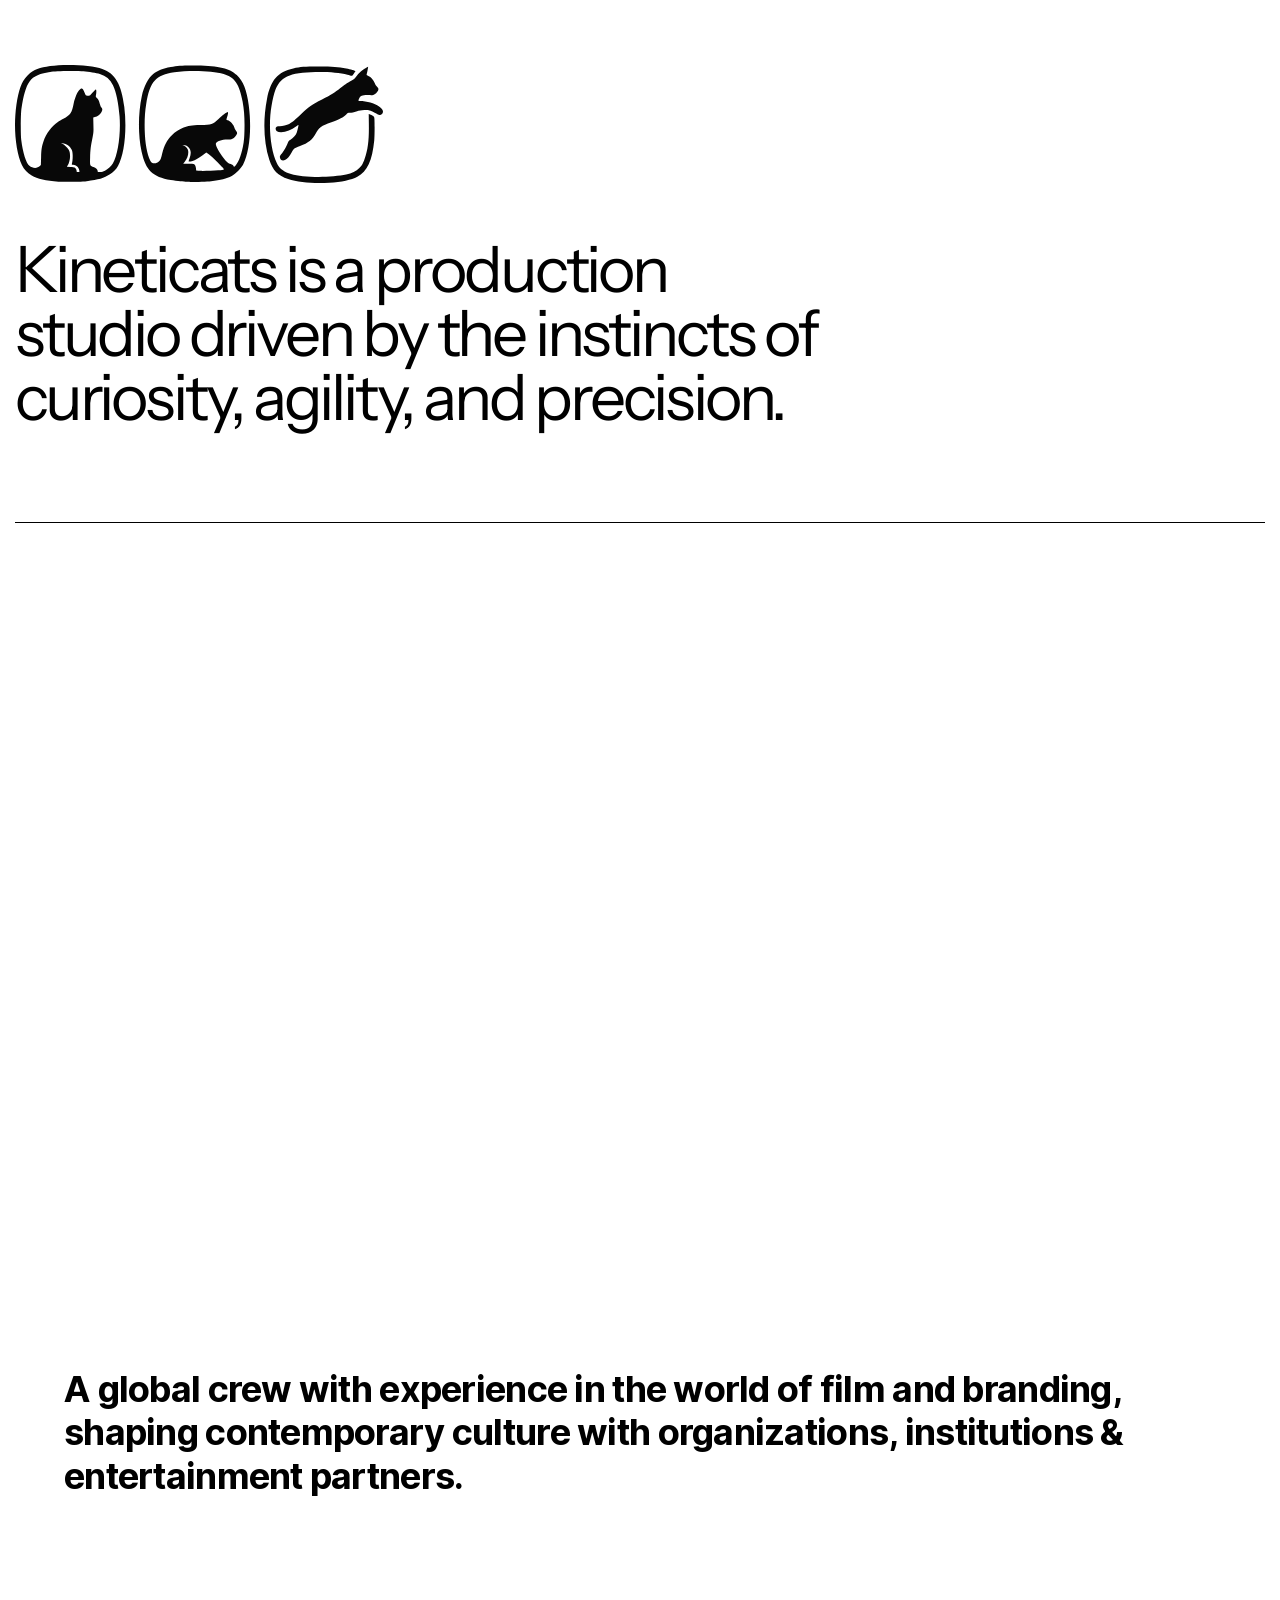
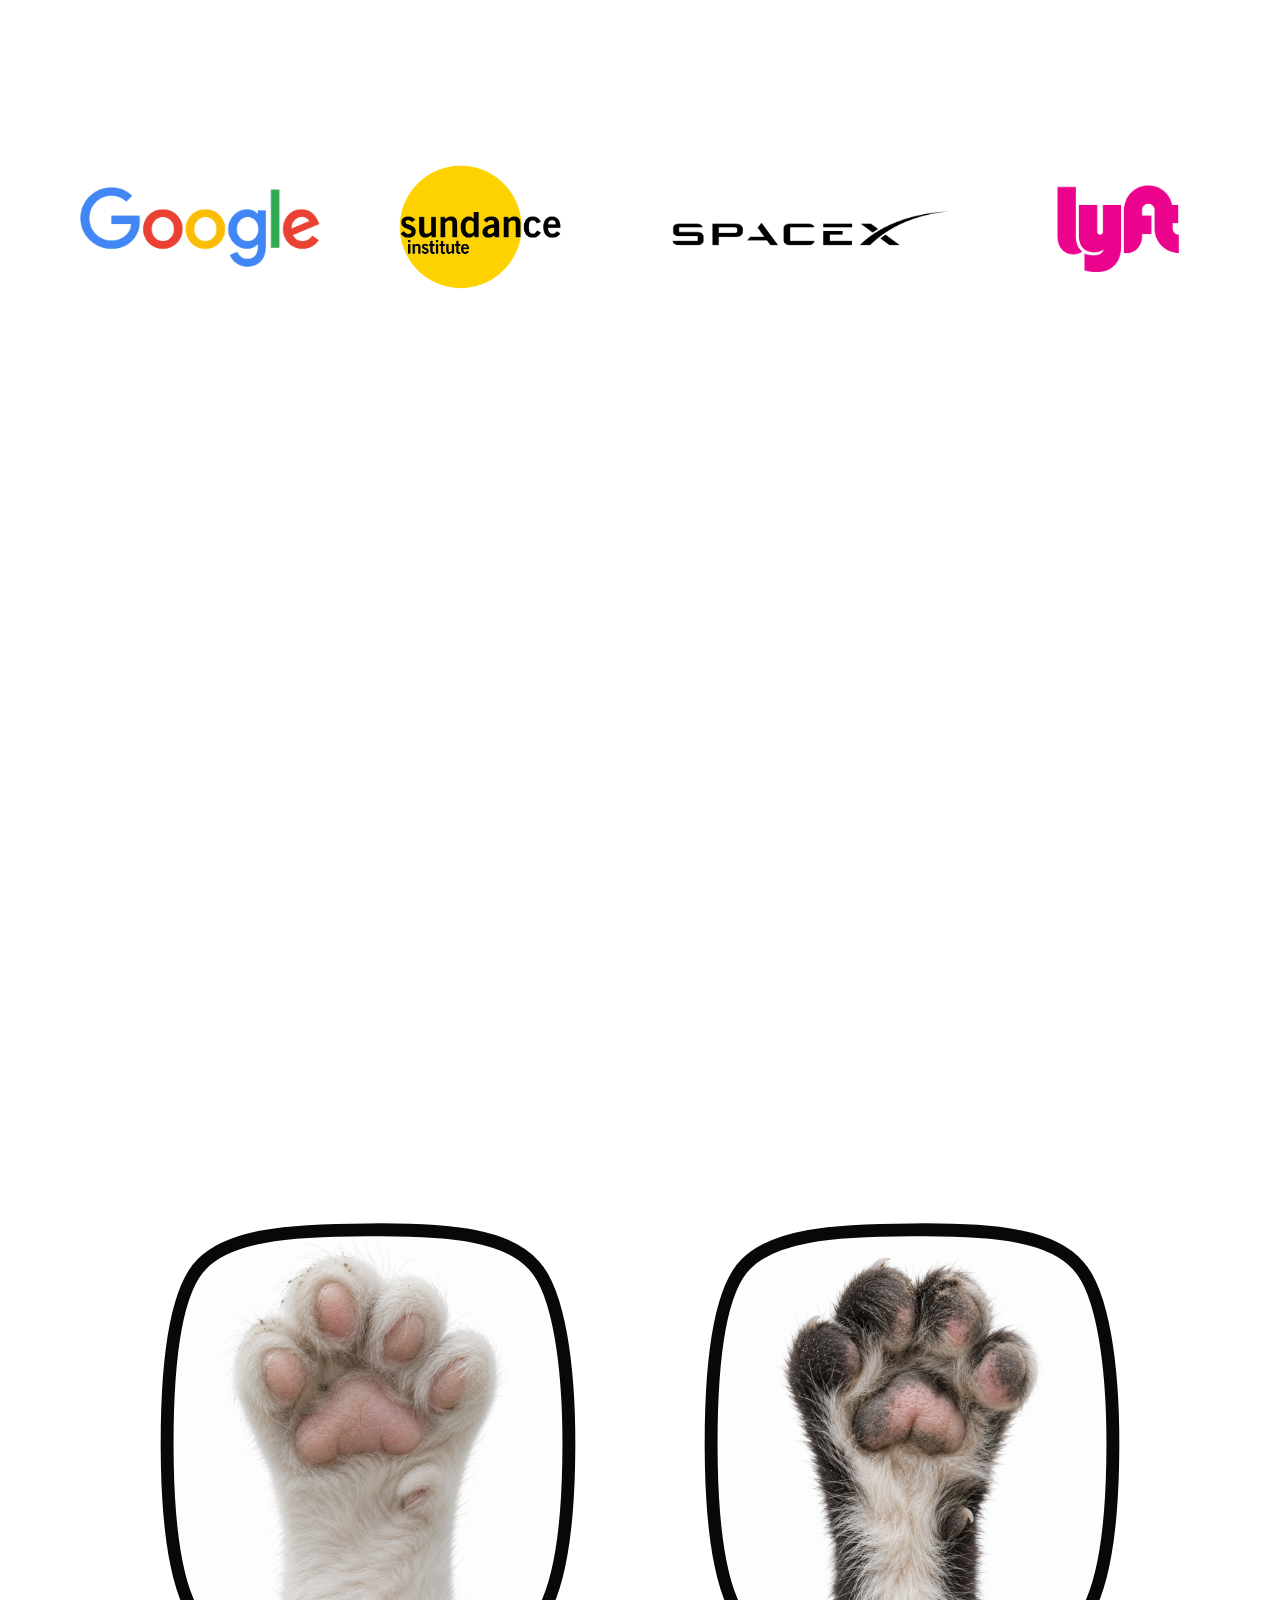
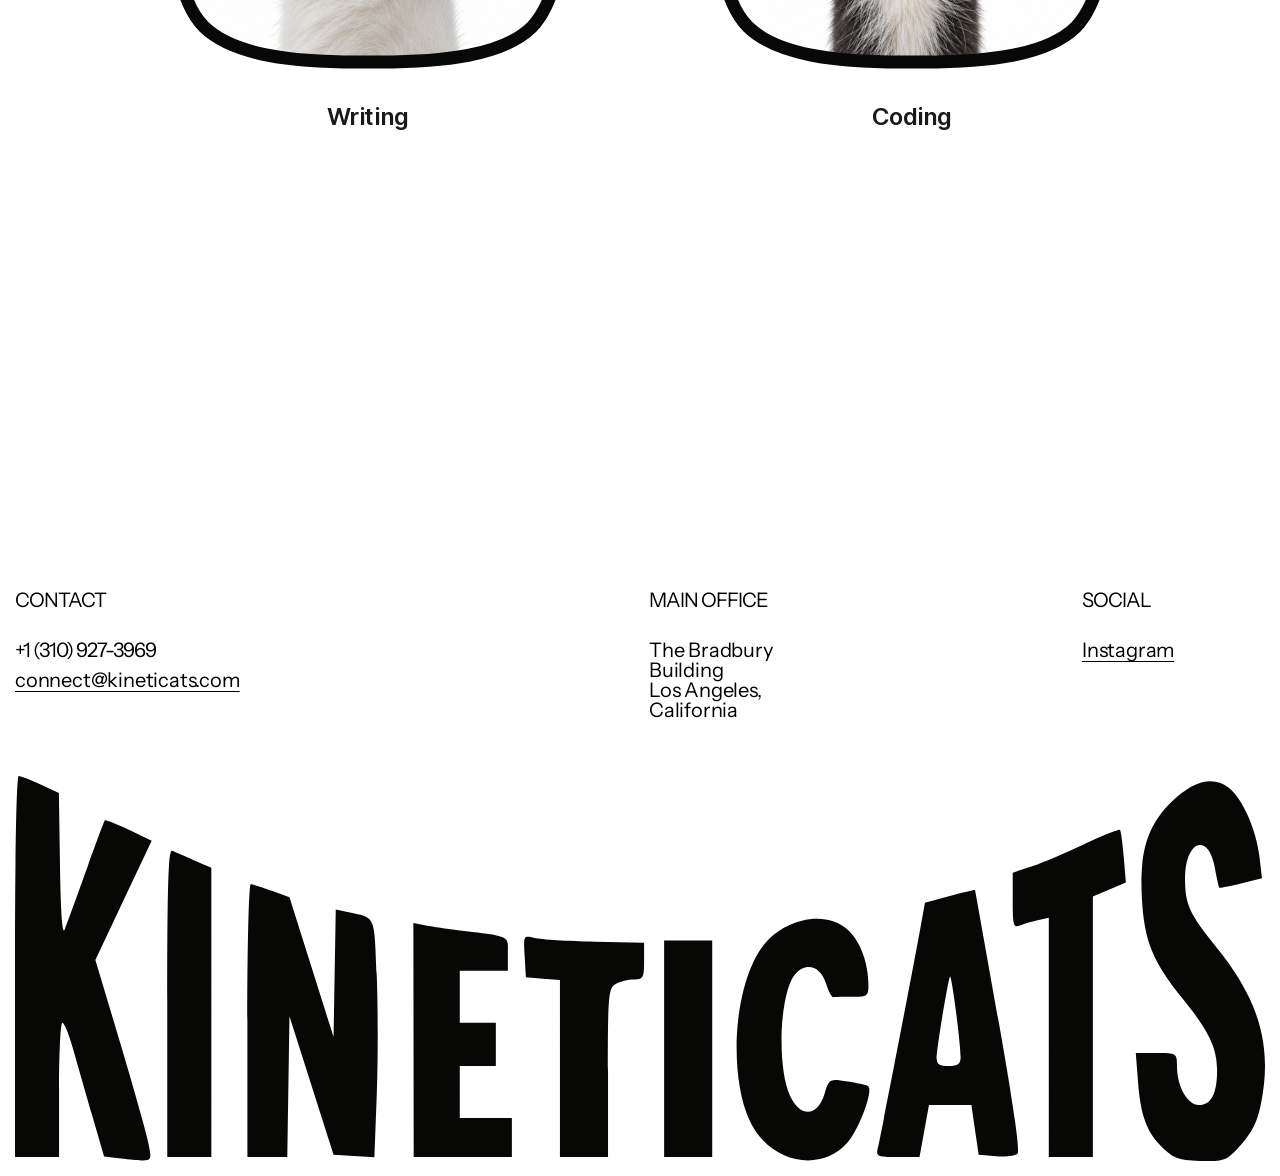
==== commit afaf102d: "Cut footer cats to half-second shots and add hidden cat sounds" ====
--- a/index.html
+++ b/index.html
@@ -26,7 +26,7 @@
     
     
     <script data-template-id="country-code">window.__cf_country = "BR"</script>
-    <script type="module" src="./boot.js?v=9"></script>
+    <script type="module" src="./boot.js?v=10"></script>
     
     <div id="container"><div class="bypass-link"><a role="link" tabindex="0">Skip to main content</a></div><div data-page-overflowx="hidden" data-breakpoint-id="node-1_1029" data-breakpoint="true" data-width="375" data-height="2931" class="css-oljopy css-50jkpj css-rn2hh9"><div class="css-x6mm8n css-9uyk0n css-paq0kv"><div class="css-jh2qzy css-5knerd"><div class="css-y8k1g7 css-paq0kv css-j9f0op"><div class="css-ermu19 css-xg4wl6 css-paq0kv"><div aria-hidden="true" class="css-2rl2s8 css-ggwoeh css-5eam1e"></div><p class="css-nf5ac4 css-i5gsjr css-hiyx2t css-ankcqa adjustLetterSpacing textContents">Kineticats is a production studio driven by the instincts of curiosity, agility, and precision. </p></div></div></div></div><section class="css-92ob8g css-5knerd"><div class="css-f18b0r css-paq0kv css-j9f0op"><div role="presentation" aria-hidden="true" class="css-cftxrh css-1oxkje css-v27th6"></div><div class="css-8197qa css-9uyk0n css-paq0kv"><div class="css-vkpzlc css-v27th6 css-80djcw css-6x7tl3 textContents"><h4 class="css-8zr56v css-90q03s">A global crew with experience in the world of film and branding, shaping contemporary culture with organizations, institutions &amp; entertainment partners. </h4></div></div></div></section><section class="css-5knerd css-v27th6"><div class="css-gxdil1 css-1kkr58 css-j9f0op"><div class="css-nmfkat css-paq0kv css-j9f0op"><div class="css-5knerd css-v27th6" style="opacity:1;transform:none"></div></div></div></section><main tabindex="-1" class="css-9uyk0n css-paq0kv"><section class="css-i5go71 css-xazr9b css-paq0kv" style="opacity:0;transform:translateY(50px)"><div class="css-up14y8 css-v27th6 css-paq0kv"><div class="css-bxgzkn css-1oxkje css-v27th6"><img loading="lazy" alt="Production — realistic centered paw with its pads facing the viewer" src="./_assets/v11/paw-photo-production-standard.png" sizes="auto,100vw" class="css-ez8men css-fwdtfw css-scd4s8"/></div><div class="css-d8c8dw css-v27th6 css-paq0kv"><div class="css-vkpzlc css-pk1cy5 css-7fd160 textContents"><p class="css-8zr56v css-90q03s adjustLetterSpacing">Production</p></div></div></div><div class="css-up14y8 css-v27th6 css-paq0kv"><div class="css-bxgzkn css-1oxkje css-v27th6"><img loading="lazy" alt="Design — realistic centered paw with its pads facing the viewer" src="./_assets/v11/paw-photo-design-standard.png" sizes="auto,100vw" class="css-ez8men css-fwdtfw css-scd4s8"/></div><div class="css-d8c8dw css-v27th6 css-paq0kv"><div class="css-vkpzlc css-pk1cy5 css-7fd160 textContents"><p class="css-8zr56v css-90q03s adjustLetterSpacing">Design</p></div></div></div></section><section class="css-i5go71 css-g3keny css-paq0kv" style="opacity:0;transform:translateY(50px)"><div class="css-up14y8 css-v27th6 css-paq0kv"><div class="css-bxgzkn css-1oxkje css-v27th6"><img loading="lazy" alt="Writing — realistic centered paw with its pads facing the viewer" src="./_assets/v11/paw-photo-writing-standard.png" sizes="auto,100vw" class="css-ez8men css-fwdtfw css-scd4s8"/></div><div class="css-d8c8dw css-v27th6 css-paq0kv"><div class="css-vkpzlc css-pk1cy5 css-7fd160 textContents"><p class="css-8zr56v css-90q03s adjustLetterSpacing">Writing</p></div></div></div><div class="css-up14y8 css-v27th6 css-paq0kv"><div class="css-bxgzkn css-1oxkje css-v27th6"><img loading="lazy" alt="Coding — realistic centered paw with its pads facing the viewer" src="./_assets/v11/paw-photo-coding-standard.png" sizes="auto,100vw" class="css-ez8men css-fwdtfw css-scd4s8"/></div><div class="css-d8c8dw css-v27th6 css-paq0kv"><div class="css-vkpzlc css-pk1cy5 css-7fd160 textContents"><p class="css-8zr56v css-90q03s adjustLetterSpacing">Coding</p></div></div></div></section></main><a href="https://instagram.com/kinetikitten" target="_self" class="css-9wcrad css-5knerd css-134pm3"><div class="css-j7ydti css-paq0kv css-j9f0op"><div class="css-a8chxs css-v27th6 css-paq0kv"><div tabindex="0" role="link" class="css-a8cjf6 css-v27th6 css-hf9sha"><p class="css-nf5ac4 css-v27th6 css-it5lfk css-csiriq textContents">CONTACT</p><div class="css-a8ckwk css-v27th6 css-paq0kv"><p class="css-nf5ac4 css-v27th6 css-it5lfk css-csiriq textContents">+1 (310) 927-3969</p><p role="link" tabindex="0" class="css-nf5ac4 css-v27th6 css-it5lfk css-wda4xu textContents">connect@kineticats.com</p></div></div><div tabindex="0" role="link" class="css-a8ch5d css-v27th6 css-hf9sha"><div class="css-9uyk0n css-v27th6 css-paq0kv"><div class="css-i5hggv css-a8cjf6 css-paq0kv"><p class="css-nf5ac4 css-v27th6 css-it5lfk css-csiriq textContents">MAIN OFFICE</p><div class="css-wc1msa css-v27th6 css-94y5t4 css-kbut8q textContents" style="opacity:1;transform:none"><p class="css-8jchzs css-os84kx css-dkgzyu">The Bradbury Building</p><p class="css-8zr56v css-os84kx css-dkgzyu">Los Angeles, California</p></div></div></div><div class="css-i5hxh4 css-a8cjf6 css-paq0kv"><p class="css-nf5ac4 css-v27th6 css-it5lfk css-csiriq textContents">SOCIAL</p><div tabindex="0" role="link" class="css-9uyk0n css-v27th6 css-hf9sha"><div tabindex="0" role="link" class="css-wc1msa css-v27th6 css-onrsjs css-kbut8q textContents" style="opacity:1;transform:none"><p role="link" tabindex="0" class="css-8zr56v css-3znjyp css-vpdvd1">Instagram</p></div></div></div></div></div><div data-isimage="true" class="css-1v4ltw css-wc1msa"><img loading="lazy" src="./_assets/v11/1387c7b3c1f458308e24f50164fe9885dd58cdc5.svg" alt="" class="css-tzn6qh css-ez8men css-7kv4dh"/></div></div></a></div><div data-page-overflowx="hidden" data-breakpoint-id="node-1_932" data-breakpoint="true" data-width="800" data-height="5043" class="css-oljopy css-50jkpj css-rn2hh9"><div class="css-5wqrg6 css-5knerd css-atgcpy"><div class="css-op8ygs css-paq0kv css-j9f0op"><div class="css-4jnu3f css-sdhooz css-paq0kv"><div data-isimage="true" class="css-b3prys css-wc1msa"><img src="./_assets/v11/8bb3e73d927ecb1bdbcf5db597ead6f5a61f4dfd.svg" alt="" class="css-tzn6qh css-ez8men css-7kv4dh"/></div></div></div></div><div class="css-pvv6x9 css-9uyk0n css-paq0kv"><div class="css-pvv6x9 css-5knerd"><div class="css-op8ygs css-paq0kv css-j9f0op"><div class="css-db1t7l css-xg4wl6 css-paq0kv"><div aria-hidden="true" class="css-2rl2s8 css-ggwoeh css-5eam1e"></div><p class="css-nf5ac4 css-dp8jz9 css-hiyx2t css-ankcqa adjustLetterSpacing textContents">Kineticats is a production studio driven by the instincts of curiosity, agility, and precision. </p></div></div></div></div><section class="css-718ee8 css-5knerd"><div class="css-rovu94 css-paq0kv css-j9f0op"><div role="presentation" aria-hidden="true" class="css-o8p6qn css-1oxkje css-v27th6"></div><div class="css-9uyk0n css-v27th6 css-paq0kv"><div class="css-vkpzlc css-v27th6 css-hrznun css-6h9sdm textContents"><h4 class="css-8zr56v css-90q03s">A global crew with experience in the world of film and branding, shaping contemporary culture with organizations, institutions &amp; entertainment partners. </h4></div></div></div></section><section class="css-5knerd css-v27th6"><div class="css-gxdil1 css-1kkr58 css-j9f0op"><div class="css-y6psg3 css-paq0kv css-j9f0op"><div class="css-5knerd css-v27th6" style="opacity:1;transform:none"></div></div></div></section><main tabindex="-1" class="css-d99pxw css-9uyk0n css-paq0kv"><section class="css-i5dmkk css-n0ay87 css-paq0kv" style="opacity:0;transform:translateY(50px)"><div class="css-up15n7 css-v27th6 css-paq0kv"><div class="css-bxgzkn css-1oxkje css-v27th6"><img loading="lazy" alt="Production — realistic centered paw with its pads facing the viewer" src="./_assets/v11/paw-photo-production-standard.png" sizes="auto,100vw" class="css-ez8men css-fwdtfw css-scd4s8"/></div><div class="css-d8c8dw css-v27th6 css-paq0kv"><div class="css-vkpzlc css-karggd css-mptydh textContents"><p class="css-8zr56v css-90q03s adjustLetterSpacing">Production</p></div></div></div><div class="css-up15n7 css-v27th6 css-paq0kv"><div class="css-bxgzkn css-1oxkje css-v27th6"><img loading="lazy" alt="Design — realistic centered paw with its pads facing the viewer" src="./_assets/v11/paw-photo-design-standard.png" sizes="auto,100vw" class="css-ez8men css-fwdtfw css-scd4s8"/></div><div class="css-d8c8dw css-v27th6 css-paq0kv"><div class="css-vkpzlc css-karggd css-mptydh textContents"><p class="css-8zr56v css-90q03s adjustLetterSpacing">Design</p></div></div></div></section><section class="css-i5dmkk css-n0ay87 css-paq0kv" style="opacity:0;transform:translateY(50px)"><div class="css-up15n7 css-v27th6 css-paq0kv"><div class="css-bxgzkn css-1oxkje css-v27th6"><img loading="lazy" alt="Writing — realistic centered paw with its pads facing the viewer" src="./_assets/v11/paw-photo-writing-standard.png" sizes="auto,100vw" class="css-ez8men css-fwdtfw css-scd4s8"/></div><div class="css-d8c8dw css-v27th6 css-paq0kv"><div class="css-vkpzlc css-karggd css-mptydh textContents"><p class="css-8zr56v css-90q03s adjustLetterSpacing">Writing</p></div></div></div><div class="css-up15n7 css-v27th6 css-paq0kv"><div class="css-bxgzkn css-1oxkje css-v27th6"><img loading="lazy" alt="Coding — realistic centered paw with its pads facing the viewer" src="./_assets/v11/paw-photo-coding-standard.png" sizes="auto,100vw" class="css-ez8men css-fwdtfw css-scd4s8"/></div><div class="css-d8c8dw css-v27th6 css-paq0kv"><div class="css-vkpzlc css-karggd css-mptydh textContents"><p class="css-8zr56v css-90q03s adjustLetterSpacing">Coding</p></div></div></div></section></main><a href="https://instagram.com/kinetikitten" target="_self" class="css-3xl0rk css-5knerd css-134pm3"><div class="css-qs5z68 css-3j4604 css-paq0kv"><div tabindex="0" role="link" class="css-7nenmu css-v27th6 css-hf9sha"><div tabindex="0" role="link" class="css-i5heub css-a8cjf6 css-hf9sha"><p class="css-nf5ac4 css-v27th6 css-it5lfk css-csiriq textContents">CONTACT</p><div class="css-a8ckwk css-v27th6 css-paq0kv"><p class="css-nf5ac4 css-v27th6 css-it5lfk css-csiriq textContents">+1 (310) 927-3969</p><p role="link" tabindex="0" class="css-nf5ac4 css-v27th6 css-it5lfk css-wda4xu textContents">connect@kineticats.com</p></div></div><div class="css-y3ivto css-uwf2km"></div><div class="css-7nenlz css-paq0kv"><div class="css-i5heub css-9uyk0n css-paq0kv"><div class="css-i5hggv css-a8cjf6 css-paq0kv"><p class="css-nf5ac4 css-v27th6 css-it5lfk css-csiriq textContents">MAIN OFFICE</p><div class="css-wc1msa css-v27th6 css-94y5t4 css-kbut8q textContents" style="opacity:1;transform:none"><p class="css-8jchzs css-os84kx css-dkgzyu">The Bradbury Building</p><p class="css-8zr56v css-os84kx css-dkgzyu">Los Angeles, California</p></div></div></div><div class="css-i5hxh4 css-a8cjf6 css-paq0kv"><p class="css-nf5ac4 css-v27th6 css-it5lfk css-csiriq textContents">SOCIAL</p><div tabindex="0" role="link" class="css-9uyk0n css-v27th6 css-hf9sha"><div tabindex="0" role="link" class="css-wc1msa css-v27th6 css-onrsjs css-kbut8q textContents" style="opacity:1;transform:none"><p role="link" tabindex="0" class="css-8zr56v css-3znjyp css-vpdvd1">Instagram</p></div></div></div></div></div><div data-isimage="true" class="css-uwf2km css-1j74g"><img loading="lazy" src="./_assets/v11/0f292d78569a0c45c572159d54b5b4318c5e613a.svg" alt="" class="css-tzn6qh css-ez8men css-7kv4dh"/></div></div></a></div><div data-page-overflowx="hidden" data-breakpoint-id="node-1_835" data-breakpoint="true" data-width="1280" data-height="4376" class="css-oljopy css-50jkpj css-rn2hh9"><div class="css-5wqrg6 css-5knerd css-atgcpy"><div class="css-op8ygs css-paq0kv css-j9f0op"><div class="css-4jnu3f css-sdhooz css-paq0kv"><div data-isimage="true" class="css-b3prys css-wc1msa"><img src="./_assets/v11/8bb3e73d927ecb1bdbcf5db597ead6f5a61f4dfd.svg" alt="" class="css-tzn6qh css-ez8men css-7kv4dh"/></div></div></div></div><div class="css-pvv6x9 css-9uyk0n css-paq0kv"><div class="css-pvv6x9 css-5knerd"><div class="css-op8ygs css-paq0kv css-j9f0op"><div class="css-yjpjle css-xg4wl6 css-paq0kv"><div aria-hidden="true" class="css-2rl2s8 css-ggwoeh css-5eam1e"></div><p class="css-nf5ac4 css-lpxk4k css-hiyx2t css-ankcqa adjustLetterSpacing textContents">Kineticats is a production studio driven by the instincts of curiosity, agility, and precision. </p></div></div></div></div><section class="css-e784qx css-5knerd"><div class="css-2opp2u css-paq0kv css-j9f0op"><div role="presentation" aria-hidden="true" class="css-8ocdlr css-1oxkje css-v27th6"></div><div class="css-rgynkj css-9uyk0n css-paq0kv"><div class="css-krd0r3 css-vkpzlc css-iifu9k css-5ldpyo textContents"><h4 class="css-8zr56v css-90q03s">A global crew with experience in the world of film and branding, shaping contemporary culture with organizations, institutions &amp; entertainment partners. </h4></div></div></div></section><section class="css-s2gclo css-5knerd"><div class="css-gxdil1 css-1kkr58 css-j9f0op"><div class="css-orb0u5 css-paq0kv css-j9f0op"><div class="css-5knerd css-v27th6" style="opacity:1;transform:none"></div></div></div></section><main tabindex="-1" class="css-d8py0n css-9uyk0n css-paq0kv"><section class="css-eowy7b css-yzx1wt css-paq0kv" style="opacity:0;transform:translateY(50px)"><div class="css-bvz6vq css-qcju9u css-paq0kv"><div class="css-2qzf4d css-1oxkje css-v27th6"><img loading="lazy" alt="Production — realistic centered paw with its pads facing the viewer" src="./_assets/v11/paw-photo-production-standard.png" sizes="auto,100vw" class="css-ez8men css-fwdtfw css-scd4s8"/></div><div class="css-d8c8dw css-v27th6 css-paq0kv"><div class="css-vkpzlc css-6j4d9z css-6x7tl3 textContents"><p class="css-8zr56v css-90q03s adjustLetterSpacing">Production</p></div></div></div><div class="css-bvz6vq css-qcju9u css-paq0kv"><div class="css-2qzf4d css-1oxkje css-v27th6"><img loading="lazy" alt="Design — realistic centered paw with its pads facing the viewer" src="./_assets/v11/paw-photo-design-standard.png" sizes="auto,100vw" class="css-ez8men css-fwdtfw css-scd4s8"/></div><div class="css-d8c8dw css-v27th6 css-paq0kv"><div class="css-vkpzlc css-6j4d9z css-6x7tl3 textContents"><p class="css-8zr56v css-90q03s adjustLetterSpacing">Design</p></div></div></div></section><section class="css-5icu3x css-yzx1wt css-paq0kv" style="opacity:0;transform:translateY(50px)"><div class="css-qcju9u css-2fgpwh css-paq0kv"><div class="css-bxgzkn css-1oxkje css-v27th6"><img loading="lazy" alt="Writing — realistic centered paw with its pads facing the viewer" src="./_assets/v11/paw-photo-writing-standard.png" sizes="auto,100vw" class="css-ez8men css-fwdtfw css-scd4s8"/></div><div class="css-d8c8dw css-v27th6 css-paq0kv"><div class="css-vkpzlc css-6j4d9z css-6x7tl3 textContents"><p class="css-8zr56v css-90q03s adjustLetterSpacing">Writing</p></div></div></div><div class="css-qcju9u css-2fgpwh css-paq0kv"><div class="css-bxgzkn css-1oxkje css-v27th6"><img loading="lazy" alt="Coding — realistic centered paw with its pads facing the viewer" src="./_assets/v11/paw-photo-coding-standard.png" sizes="auto,100vw" class="css-ez8men css-fwdtfw css-scd4s8"/></div><div class="css-d8c8dw css-v27th6 css-paq0kv"><div class="css-vkpzlc css-6j4d9z css-6x7tl3 textContents"><p class="css-8zr56v css-90q03s adjustLetterSpacing">Coding</p></div></div></div></section></main><div class="css-ovt77c css-5knerd"><div class="css-qs5z68 css-ql3yjd css-paq0kv"><div class="css-punlrh css-22itc5 css-paq0kv"><a href="mailto:connect@kineticats.com" target="_self" class="css-i5heub css-a8cjf6 css-hf9sha"><p class="css-nf5ac4 css-v27th6 css-it5lfk css-csiriq textContents">CONTACT</p><div class="css-a8ckwk css-v27th6 css-paq0kv"><p class="css-nf5ac4 css-v27th6 css-it5lfk css-csiriq textContents">+1 (310) 927-3969</p><div tabindex="0" role="link" class="css-wc1msa css-v27th6 css-onrsjs css-kbut8q textContents" style="opacity:1;transform:none"><p role="link" tabindex="0" class="css-8zr56v css-3znjyp css-vpdvd1">connect@kineticats.com</p></div></div></a><div class="css-y3ivto css-uwf2km"></div><div class="css-i5evnr css-jvpnk3 css-paq0kv"><div class="css-i5heub css-9uyk0n css-paq0kv"><div class="css-i5hggv css-a8cjf6 css-paq0kv"><p class="css-nf5ac4 css-v27th6 css-e9dccx css-csiriq textContents">MAIN OFFICE</p><div class="css-wc1msa css-v27th6 css-16evev css-kbut8q textContents" style="opacity:1;transform:none"><p class="css-8jchzs css-os84kx css-dkgzyu">The Bradbury Building</p><p class="css-8zr56v css-os84kx css-dkgzyu">Los Angeles, California</p></div></div></div><div class="css-i5hxh4 css-a8cjf6 css-paq0kv"><p class="css-nf5ac4 css-v27th6 css-e9dccx css-csiriq textContents">SOCIAL</p><div class="css-9uyk0n css-v27th6 css-paq0kv"><div tabindex="0" role="link" class="css-wc1msa css-v27th6 css-65cjop css-kbut8q textContents" style="opacity:1;transform:none"><p role="link" tabindex="0" class="css-8zr56v css-3znjyp css-vpdvd1">Instagram</p></div></div></div></div></div><div data-isimage="true" class="css-uwf2km css-1j74g"><img loading="lazy" src="./_assets/v11/f7705051b4c77088f71b444aa0a68a88b87354e6.svg" alt="" class="css-tzn6qh css-ez8men css-7kv4dh"/></div></div></div></div><div data-page-overflowx="hidden" data-breakpoint-id="node-22_122" data-breakpoint="true" data-width="2407" data-height="6380" class="css-oljopy css-j6ldtg css-v11lvd"><div class="css-5wqrg6 css-5knerd css-atgcpy"><div class="css-op8ygs css-paq0kv css-j9f0op"><div class="css-4jnu3f css-sdhooz css-paq0kv"><div data-isimage="true" class="css-b3prys css-wc1msa"><img src="./_assets/v11/8bb3e73d927ecb1bdbcf5db597ead6f5a61f4dfd.svg" alt="" class="css-tzn6qh css-ez8men css-7kv4dh"/></div></div></div></div><div class="css-pvv6x9 css-9uyk0n css-paq0kv"><div class="css-pvv6x9 css-5knerd"><div class="css-op8ygs css-paq0kv css-j9f0op"><div class="css-yjpjle css-xg4wl6 css-paq0kv"><div aria-hidden="true" class="css-2rl2s8 css-ggwoeh css-5eam1e"></div><p class="css-nf5ac4 css-lpxk4k css-hiyx2t css-ankcqa adjustLetterSpacing textContents">Kineticats is a production studio driven by the instincts of curiosity, agility, and precision. </p></div></div></div></div><section class="css-d8qk7r css-3roy8m css-paq0kv"><div role="presentation" aria-hidden="true" class="css-sfymz css-1oxkje"></div><div class="css-hxspsr css-9uyk0n css-paq0kv"><div class="css-krd0r3 css-vkpzlc css-ewhmg2 css-xmvtdm textContents"><h4 class="css-8zr56v css-90q03s">A global crew with vast experience in film, branding, and shaping contemporary culture with organizations, institutions &amp; entertainment partners. </h4></div></div></section><section class="css-x5qyn3 css-5knerd"><div class="css-gxdil1 css-1kkr58 css-j9f0op"><div class="css-df7hps css-paq0kv css-j9f0op"><div class="css-wthd18 css-5knerd" style="opacity:1;transform:none"></div></div></div></section><main tabindex="-1" class="css-lpzimq css-x2bsdf css-paq0kv"><section class="css-wr3cs css-yzx1wt css-paq0kv" style="opacity:0;transform:translateY(50px)"><div class="css-bvz6vq css-qcju9u css-paq0kv"><div class="css-2qzf4d css-1oxkje css-v27th6"><img loading="lazy" alt="Production — realistic centered paw with its pads facing the viewer" src="./_assets/v11/paw-photo-production-standard.png" sizes="auto,100vw" class="css-ez8men css-fwdtfw css-scd4s8"/></div><div class="css-d8c8dw css-v27th6 css-paq0kv"><div class="css-vkpzlc css-6j4d9z css-6x7tl3 textContents"><p class="css-8zr56v css-90q03s adjustLetterSpacing">Production</p></div></div></div><div class="css-bvz6vq css-qcju9u css-paq0kv"><div class="css-2qzf4d css-1oxkje css-v27th6"><img loading="lazy" alt="Design — realistic centered paw with its pads facing the viewer" src="./_assets/v11/paw-photo-design-standard.png" sizes="auto,100vw" class="css-ez8men css-fwdtfw css-scd4s8"/></div><div class="css-d8c8dw css-v27th6 css-paq0kv"><div class="css-vkpzlc css-6j4d9z css-6x7tl3 textContents"><p class="css-8zr56v css-90q03s adjustLetterSpacing">Design</p></div></div></div></section><section class="css-s6a4mc css-yzx1wt css-paq0kv" style="opacity:0;transform:translateY(50px)"><div class="css-qcju9u css-2fgpwh css-paq0kv"><div class="css-bxgzkn css-1oxkje css-v27th6"><img loading="lazy" alt="Writing — realistic centered paw with its pads facing the viewer" src="./_assets/v11/paw-photo-writing-standard.png" sizes="auto,100vw" class="css-ez8men css-fwdtfw css-scd4s8"/></div><div class="css-d8c8dw css-v27th6 css-paq0kv"><div class="css-vkpzlc css-6j4d9z css-6x7tl3 textContents"><p class="css-8zr56v css-90q03s adjustLetterSpacing">Writing</p></div></div></div><div class="css-qcju9u css-2fgpwh css-paq0kv"><div class="css-bxgzkn css-1oxkje css-v27th6"><img loading="lazy" alt="Coding — realistic centered paw with its pads facing the viewer" src="./_assets/v11/paw-photo-coding-standard.png" sizes="auto,100vw" class="css-ez8men css-fwdtfw css-scd4s8"/></div><div class="css-d8c8dw css-v27th6 css-paq0kv"><div class="css-vkpzlc css-6j4d9z css-6x7tl3 textContents"><p class="css-8zr56v css-90q03s adjustLetterSpacing">Coding</p></div></div></div></section></main><div class="css-urmupc css-5knerd"><div class="css-qs5z68 css-qvctsa css-paq0kv"><a href="https://instagram.com/kinetikitten" target="_self" class="css-22itc5 css-v27th6 css-hf9sha"><div tabindex="0" role="link" class="css-i5heub css-a8cjf6 css-hf9sha"><p class="css-nf5ac4 css-v27th6 css-it5lfk css-csiriq textContents">CONTACT</p><div class="css-a8ckwk css-v27th6 css-paq0kv"><p class="css-nf5ac4 css-v27th6 css-it5lfk css-csiriq textContents">+1 (310) 927-3969</p><div tabindex="0" role="link" class="css-wc1msa css-v27th6 css-onrsjs css-kbut8q textContents" style="opacity:1;transform:none"><p role="link" tabindex="0" class="css-8zr56v css-3znjyp css-vpdvd1">connect@kineticats.com</p></div></div></div><div class="css-y3ivto css-uwf2km"></div><div class="css-i5evnr css-o2anmh css-paq0kv"><div class="css-i5heub css-9uyk0n css-paq0kv"><div class="css-i5hggv css-a8cjf6 css-paq0kv"><p class="css-nf5ac4 css-v27th6 css-it5lfk css-csiriq textContents">MAIN OFFICE</p><div class="css-wc1msa css-v27th6 css-94y5t4 css-kbut8q textContents" style="opacity:1;transform:none"><p class="css-8jchzs css-os84kx css-dkgzyu">The Bradbury Building</p><p class="css-8zr56v css-os84kx css-dkgzyu">Los Angeles, California</p></div></div></div><div tabindex="0" role="link" class="css-i5hxh4 css-a8cjf6 css-hf9sha"><p class="css-nf5ac4 css-v27th6 css-it5lfk css-csiriq textContents">SOCIAL</p><div class="css-9uyk0n css-v27th6 css-paq0kv"><div tabindex="0" role="link" class="css-wc1msa css-v27th6 css-onrsjs css-kbut8q textContents" style="opacity:1;transform:none"><p role="link" tabindex="0" class="css-8zr56v css-3znjyp css-vpdvd1">Instagram</p></div></div></div></div></a><div class="css-y0uen0 css-9uyk0n css-paq0kv"><div data-isimage="true" class="css-uwf2km css-1j74g"><img loading="lazy" src="./_assets/v11/90899e58cd2901eb763f3c9c9f05a746c4f4d184.svg" alt="" class="css-tzn6qh css-ez8men css-7kv4dh"/></div></div></div></div></div></div>
     
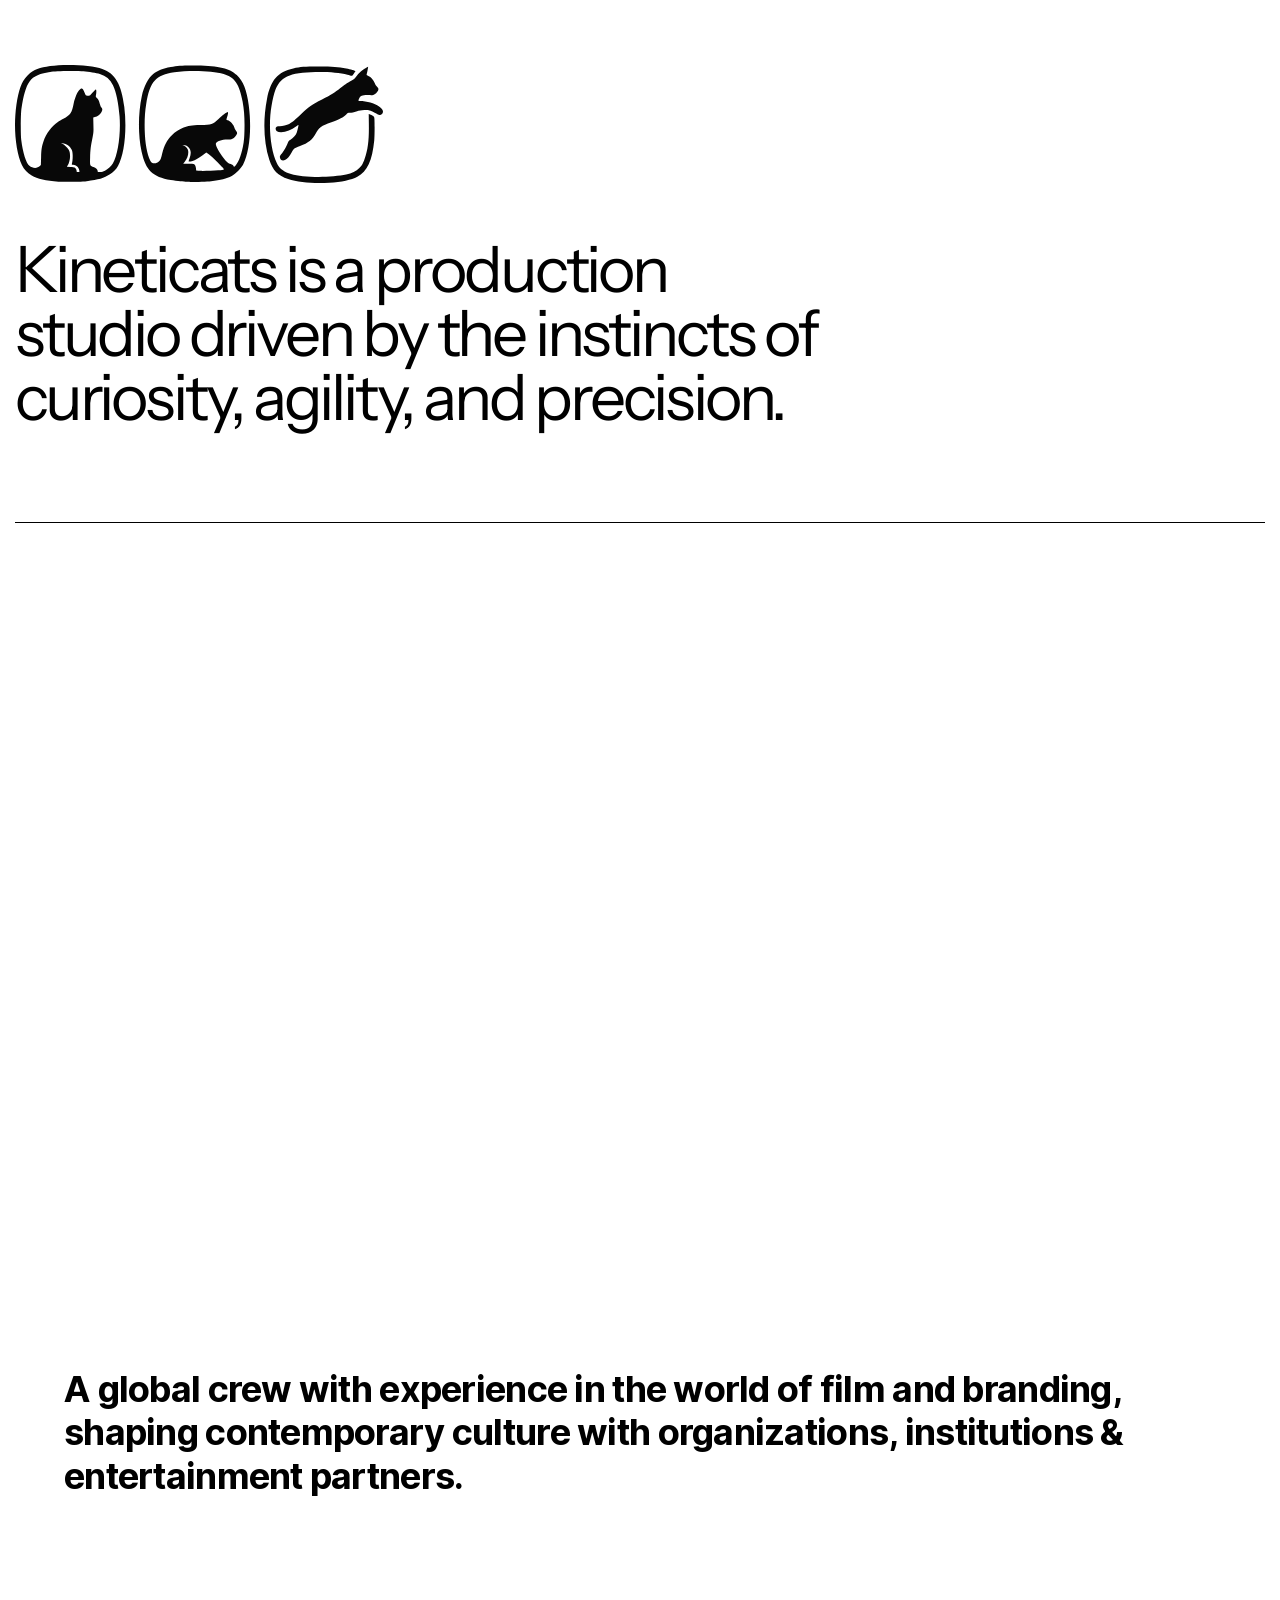
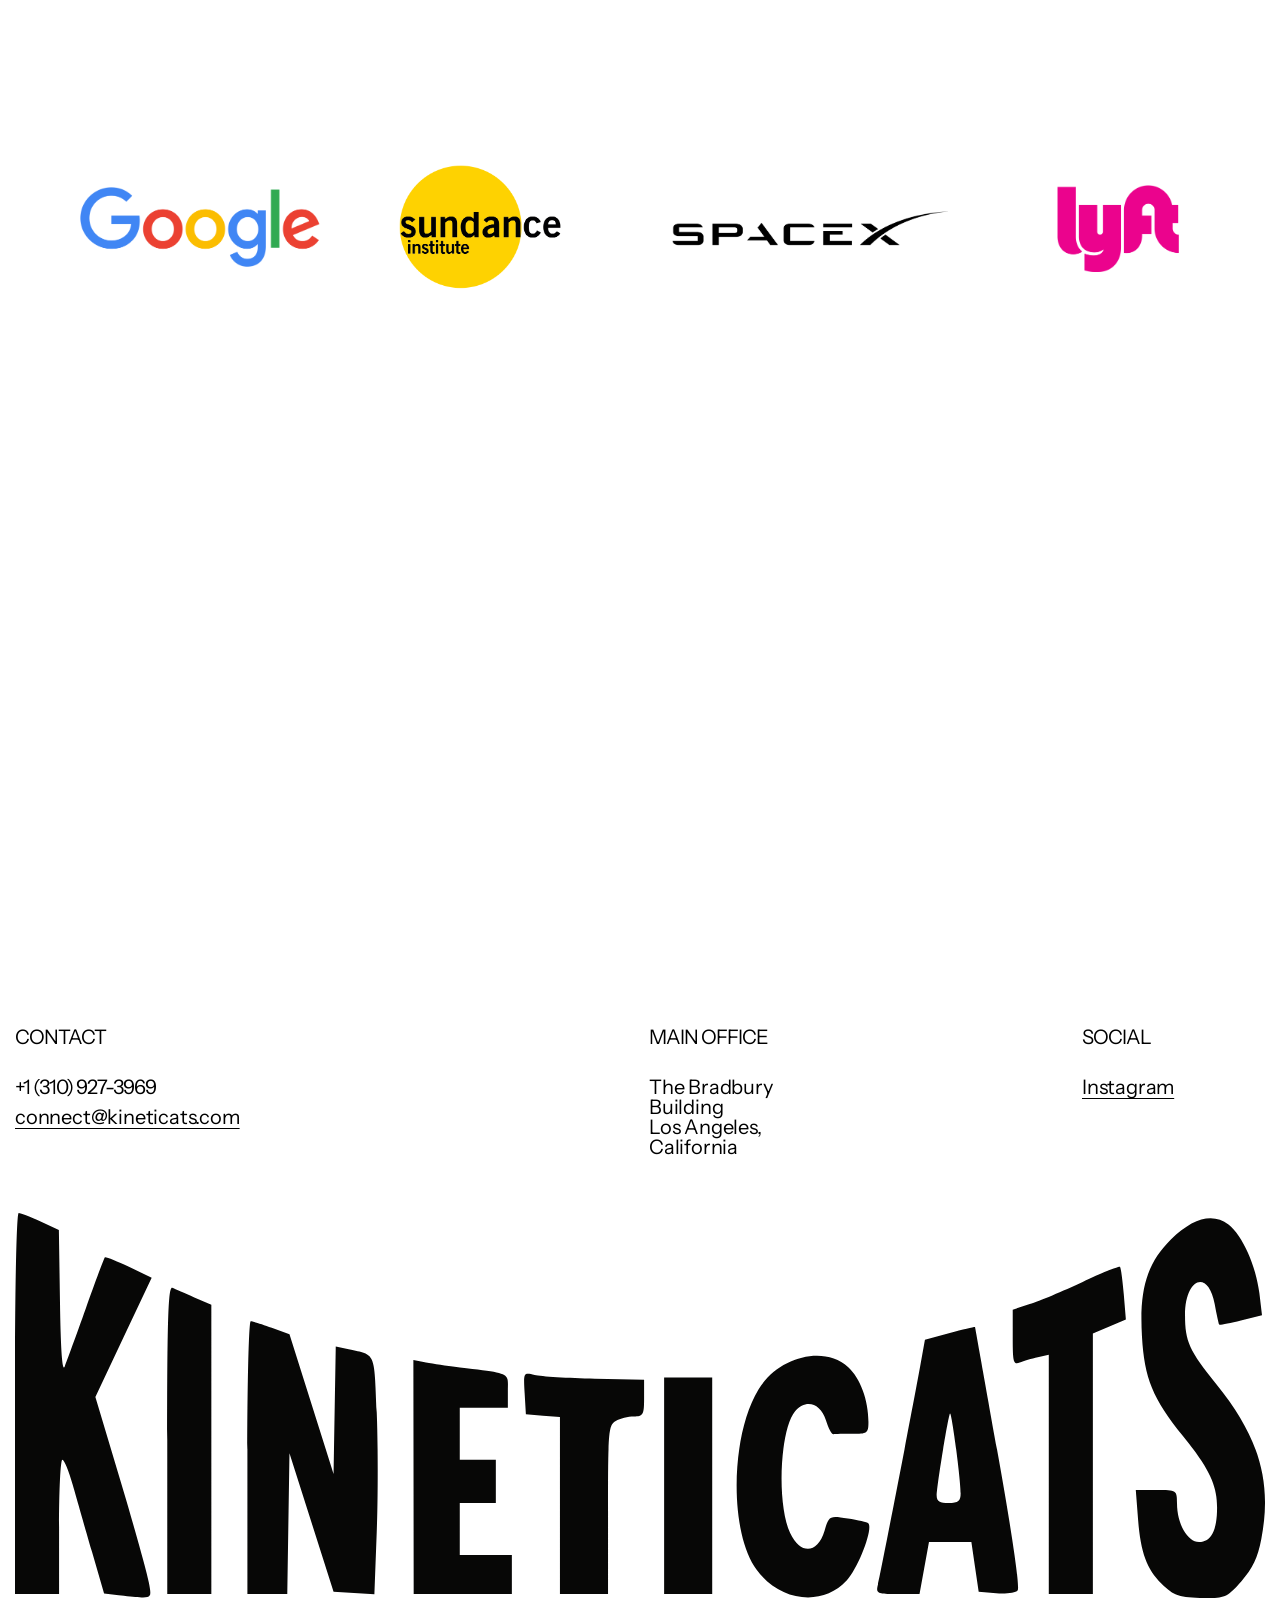
==== commit af7c8f45: "Show Film Design Coding with a fresh trio from eight paw pairs" ====
--- a/index.html
+++ b/index.html
@@ -21,14 +21,14 @@
 @media (max-width: 1279px), (min-width: 800px) { body:has([data-breakpoint-id="node-1_932"]) { background-color: #fff } }
 @media (max-width: 2406px), (min-width: 1280px) { body:has([data-breakpoint-id="node-1_835"]) { background-color: #fff } }
 @media (min-width: 2407px) { body:has([data-breakpoint-id="node-22_122"]) { background-color: #fff } }</style><style id="ssr-css">#container .css-oljopy {position: relative; display: flex; flex-direction: column; align-items: center;}#container .css-50jkpj {min-width: var(--content-min-width); width: 100%;}#container .css-rn2hh9 {--content-min-width: 100%; --content-min-height: var(--100dvh); align-content: stretch; overflow: clip; background-color: #fff;}#container .css-x6mm8n {height: 389px; width: 100%;}#container .css-9uyk0n {position: relative; flex-shrink: 0; display: flex; flex-direction: column; align-items: flex-start;}#container .css-paq0kv {align-content: stretch;}#container .css-jh2qzy {height: 362px; width: 100%;}#container .css-5knerd {position: relative; flex-shrink: 0;}#container .css-y8k1g7 {padding-top: 21px; padding-left: 15px; padding-right: 15px; display: flex; flex-direction: column; align-items: flex-start; position: relative;}#container .css-j9f0op {width: 100%; height: 100%;}#container .css-ermu19 {height: 330px; width: 100%;}#container .css-xg4wl6 {position: relative; flex-shrink: 0; padding-top: 10px; padding-bottom: 150px; display: flex; align-items: flex-start;}#container .css-2rl2s8 {border-style: solid; border-color: #000; border-top-width: 0px; border-bottom-width: 1px; border-left-width: 0px; border-right-width: 0px; position: absolute;}#container .css-ggwoeh {inset: 0px;}#container .css-5eam1e {pointer-events: none;}#container .css-nf5ac4 {display: block; position: relative; flex-shrink: 0;}#container .css-i5gsjr {width: 319px;}#container .css-hiyx2t {font-family: "Instrument Sans:Regular",sans-serif; word-break: break-word; font-weight: 400; font-size: var(--responsive-font-size,64px); letter-spacing: var(--responsive-letter-spacing,-3.2px); line-height: var(--responsive-line-height,1);}#container .css-ankcqa {font-variation-settings: "wdth" 100; color: #000; -webkit-text-fill-color: #000; --letter-spacing: var(--responsive-letter-spacing,-3.2px);}@media (min-width: 1px) {#container .css-ankcqa {--responsive-font-size: 44px;}}@media (min-width: 800px) {#container .css-ankcqa {--responsive-font-size: 64px;}}@media (min-width: 1280px) {#container .css-ankcqa {--responsive-font-size: 64px;}}#container .css-92ob8g {height: 409px; width: 100%;}#container .css-f18b0r {display: flex; flex-direction: column; align-items: flex-start; gap: 24px; position: relative; padding: 3px 24px 80px;}#container .css-cftxrh {aspect-ratio: 327/184;}#container .css-1oxkje {position: relative; flex-shrink: 0; display: block; border-radius: 16px;}#container .css-v27th6 {width: 100%;}#container .css-8197qa {max-width: 1440px; height: 174px; width: 100%;}#container .css-vkpzlc {position: relative; flex-shrink: 0; display: flex; flex-direction: column; justify-content: center;}#container .css-80djcw {font-family: "Inter:Bold",sans-serif; word-break: break-word; font-weight: 700; font-style: normal; font-size: 24px; letter-spacing: -0.48px; line-height: 0;}#container .css-6x7tl3 {font-variation-settings: normal; color: #000; -webkit-text-fill-color: #000; --letter-spacing: -0.48px;}#container .css-8zr56v {display: block;}#container .css-90q03s {line-height: 1.2;}#container .css-gxdil1 {overflow: clip;}#container .css-1kkr58 {display: flex; flex-direction: column; align-items: center; border-radius: inherit;}#container .css-nmfkat {display: flex; flex-direction: column; align-items: center; position: relative; padding: 48px 24px;}#container .css-i5go71 {width: 375px;}#container .css-xazr9b {position: relative; flex-shrink: 0; padding-bottom: 32px; padding-left: 24px; padding-right: 24px; display: flex; flex-direction: column; align-items: center; gap: 32px;}#container .css-up14y8 {position: relative; flex-shrink: 0; display: flex; flex-direction: column; align-items: flex-start; gap: 16px; border-radius: 8px;}#container .css-bxgzkn {aspect-ratio: 552/414;}#container .css-ez8men {max-width: none; width: 100%; height: 100%;}#container .css-fwdtfw {position: absolute; border-radius: 16px;}#container .css-scd4s8 {object-fit: cover; inset: 0px; pointer-events: none;}#container .css-d8c8dw {position: relative; flex-shrink: 0; display: flex; justify-content: space-between; align-items: baseline;}#container .css-pk1cy5 {font-family: "Inter:Semi Bold",sans-serif; word-break: break-word; font-weight: 600; font-style: normal; font-size: 18px; letter-spacing: -0.36px; line-height: 0; white-space: nowrap;}#container .css-7fd160 {font-variation-settings: normal; color: #000; -webkit-text-fill-color: #000; --letter-spacing: -0.36px;}#container .css-g3keny {position: relative; flex-shrink: 0; padding-bottom: 40px; padding-left: 24px; padding-right: 24px; display: flex; flex-direction: column; align-items: center; gap: 32px;}#container .css-9wcrad {height: 646px; width: 100%;}#container .css-134pm3 {cursor: pointer;}#container .css-j7ydti {padding-top: 30px; padding-left: 15px; padding-right: 15px; display: flex; flex-direction: column; align-items: flex-start; gap: 67px; position: relative;}#container .css-a8chxs {position: relative; flex-shrink: 0; display: flex; flex-direction: column; align-items: flex-start; gap: 50px;}#container .css-a8cjf6 {position: relative; flex-shrink: 0; display: flex; flex-direction: column; align-items: flex-start; gap: 30px;}#container .css-hf9sha {cursor: pointer; align-content: stretch;}#container .css-it5lfk {font-family: "Instrument Sans:Regular",sans-serif; word-break: break-word; font-weight: 400; font-size: var(--responsive-font-size,20px); letter-spacing: var(--responsive-letter-spacing,-1px); text-align: left; line-height: var(--responsive-line-height,1);}#container .css-csiriq {font-variation-settings: "wdth" 100; color: #000; -webkit-text-fill-color: #000; --letter-spacing: var(--responsive-letter-spacing,-1px);}@media (min-width: 1px) {#container .css-csiriq {--responsive-font-size: 20px;}}@media (min-width: 800px) {#container .css-csiriq {--responsive-font-size: 20px;}}@media (min-width: 1280px) {#container .css-csiriq {--responsive-font-size: 20px;}}#container .css-a8ckwk {position: relative; flex-shrink: 0; display: flex; flex-direction: column; align-items: flex-start; gap: 10px;}#container .css-wda4xu {font-variation-settings: "wdth" 100; color: #000; -webkit-text-fill-color: #000; --letter-spacing: var(--responsive-letter-spacing,-1px); text-decoration-line: underline; text-underline-position: from-font; text-decoration-thickness: from-font; text-decoration-style: solid; cursor: pointer;}@media (min-width: 1px) {#container .css-wda4xu {--responsive-font-size: 20px; --responsive-letter-spacing: -0.2px; --responsive-line-height: 1;}}@media (min-width: 800px) {#container .css-wda4xu {--responsive-font-size: 20px; --responsive-letter-spacing: -0.2px; --responsive-line-height: 1;}}@media (min-width: 1280px) {#container .css-wda4xu {--responsive-font-size: 20px; --responsive-letter-spacing: -0.2px; --responsive-line-height: 1;}}#container .css-a8ch5d {position: relative; flex-shrink: 0; display: flex; flex-direction: column; align-items: flex-start; gap: 62px;}#container .css-i5hggv {width: 201px;}#container .css-wc1msa {position: relative; flex-shrink: 0; display: block;}#container .css-94y5t4 {font-family: "Instrument Sans:Regular",sans-serif; word-break: break-word; font-weight: 400; font-size: var(--responsive-font-size,20px); letter-spacing: var(--responsive-letter-spacing,-1px); text-align: left; line-height: 0;}#container .css-kbut8q {font-variation-settings: "wdth" 100; color: #000; -webkit-text-fill-color: #000; --letter-spacing: var(--responsive-letter-spacing,-1px);}@media (min-width: 1px) {#container .css-kbut8q {color: #000; -webkit-text-fill-color: #000; --responsive-font-size: 20px; --responsive-letter-spacing: -0.2px; --responsive-line-height: 1;}}@media (min-width: 800px) {#container .css-kbut8q {color: #000; -webkit-text-fill-color: #000; --responsive-font-size: 20px; --responsive-letter-spacing: -0.2px; --responsive-line-height: 1;}}@media (min-width: 1280px) {#container .css-kbut8q {color: #000; -webkit-text-fill-color: #000; --responsive-font-size: 20px; --responsive-letter-spacing: -0.2px; --responsive-line-height: 1;}}#container .css-8jchzs {display: block; margin-bottom: 0px;}#container .css-os84kx {line-height: var(--responsive-line-height,1);}#container .css-dkgzyu {}@media (min-width: 1px) {#container .css-dkgzyu {--responsive-font-size: 20px;}}@media (min-width: 800px) {#container .css-dkgzyu {--responsive-font-size: 20px;}}@media (min-width: 1280px) {#container .css-dkgzyu {--responsive-font-size: 20px;}}#container .css-i5hxh4 {width: 183px;}#container .css-onrsjs {font-family: "Instrument Sans:Regular",sans-serif; word-break: break-word; font-weight: 400; font-size: 0px; letter-spacing: var(--responsive-letter-spacing,-1px); text-align: left; line-height: 0;}#container .css-3znjyp {line-height: var(--responsive-line-height,1); font-family: "Instrument Sans:Regular",sans-serif; word-break: break-word; font-weight: 400; font-size: var(--responsive-font-size,20px); letter-spacing: var(--responsive-letter-spacing,-1px);}#container .css-vpdvd1 {font-variation-settings: "wdth" 100; text-decoration-line: underline; text-underline-position: from-font; text-decoration-thickness: from-font; text-decoration-style: solid; cursor: pointer;}@media (min-width: 1px) {#container .css-vpdvd1 {--responsive-font-size: 20px; --responsive-letter-spacing: -0.2px; --responsive-line-height: 1;}}@media (min-width: 800px) {#container .css-vpdvd1 {--responsive-font-size: 20px; --responsive-letter-spacing: -0.2px; --responsive-line-height: 1;}}@media (min-width: 1280px) {#container .css-vpdvd1 {--responsive-font-size: 20px; --responsive-letter-spacing: -0.2px; --responsive-line-height: 1;}}#container .css-1v4ltw {height: 218px; width: 100%;}#container .css-tzn6qh {display: block; position: absolute;}#container .css-7kv4dh {inset: 0px;}#container .css-5wqrg6 {height: 212px; width: 100%;}#container .css-atgcpy {background-color: #fff;}#container .css-op8ygs {padding-top: 15px; padding-left: 15px; padding-right: 15px; display: flex; flex-direction: column; align-items: flex-start; position: relative;}#container .css-4jnu3f {height: 305px; width: 100%;}#container .css-sdhooz {position: relative; flex-shrink: 0; padding-top: 50px; padding-bottom: 10px; display: flex; align-items: flex-start;}#container .css-b3prys {width: 368px; height: 117.531px;}#container .css-pvv6x9 {height: 275px; width: 100%;}#container .css-db1t7l {height: 408px; width: 100%;}#container .css-dp8jz9 {max-width: 820px; width: 645px; height: 265px;}#container .css-718ee8 {height: 948px; width: 100%;}#container .css-rovu94 {display: flex; flex-direction: column; align-items: flex-start; gap: 116px; position: relative; padding: 215px 32px 62px;}#container .css-o8p6qn {aspect-ratio: 736/414;}#container .css-hrznun {font-family: "Inter:Bold",sans-serif; word-break: break-word; font-weight: 700; font-style: normal; font-size: 28px; letter-spacing: -0.56px; line-height: 0;}#container .css-6h9sdm {font-variation-settings: normal; color: #000; -webkit-text-fill-color: #000; --letter-spacing: -0.56px;}#container .css-y6psg3 {display: flex; flex-direction: column; align-items: center; position: relative; padding: 64px;}#container .css-d99pxw {height: 2687px;}#container .css-i5dmkk {width: 800px;}#container .css-n0ay87 {position: relative; flex-shrink: 0; padding-bottom: 64px; padding-left: 64px; padding-right: 64px; display: flex; flex-direction: column; align-items: center; gap: 64px;}#container .css-up15n7 {position: relative; flex-shrink: 0; display: flex; flex-direction: column; align-items: flex-start; gap: 24px; border-radius: 8px;}#container .css-karggd {font-family: "Inter:Semi Bold",sans-serif; word-break: break-word; font-weight: 600; font-style: normal; font-size: 20px; letter-spacing: -0.4px; line-height: 0; white-space: nowrap;}#container .css-mptydh {font-variation-settings: normal; color: #000; -webkit-text-fill-color: #000; --letter-spacing: -0.4px;}#container .css-3xl0rk {max-width: 1920px; height: 564px; width: 100%;}#container .css-qs5z68 {max-width: inherit; width: 100%; height: 100%;}#container .css-3j4604 {display: flex; flex-direction: column; align-items: flex-start; gap: 171px; position: relative; padding: 30px 15px 15px;}#container .css-7nenmu {position: relative; flex-shrink: 0; display: flex; align-items: flex-start; gap: 67px;}#container .css-i5heub {width: 227px;}#container .css-y3ivto {max-width: 625px; height: 59.025px; min-width: 1px;}#container .css-uwf2km {position: relative; flex: 1 0 0; display: block;}#container .css-7nenlz {position: relative; flex-shrink: 0; display: flex; align-items: flex-start; gap: 66px;}#container .css-1j74g {min-height: 1px; width: 100%;}#container .css-yjpjle {height: 296px; width: 100%;}#container .css-lpxk4k {max-width: 820px; width: 820px; height: 265px;}#container .css-e784qx {height: 1182px; width: 100%;}#container .css-2opp2u {display: flex; flex-direction: column; align-items: flex-start; gap: 48px; position: relative; padding: 120px 64px;}#container .css-8ocdlr {aspect-ratio: 1152/648;}#container .css-rgynkj {height: 242px; width: 100%;}#container .css-krd0r3 {height: 260px; width: 100%;}#container .css-iifu9k {font-family: "Inter:Bold",sans-serif; word-break: break-word; font-weight: 700; font-style: normal; font-size: 36px; letter-spacing: -0.72px; line-height: 0;}#container .css-5ldpyo {font-variation-settings: normal; color: #000; -webkit-text-fill-color: #000; --letter-spacing: -0.72px;}#container .css-s2gclo {height: 397px; width: 100%;}#container .css-orb0u5 {display: flex; flex-direction: column; align-items: center; position: relative; padding: 80px 64px;}#container .css-d8py0n {height: 1694px;}#container .css-eowy7b {width: 1280px; height: 946px;}#container .css-yzx1wt {position: relative; flex-shrink: 0; padding-bottom: 80px; padding-left: 120px; padding-right: 120px; display: flex; justify-content: center; align-items: center; gap: 48px;}#container .css-bvz6vq {height: 493px; min-width: 1px;}#container .css-qcju9u {position: relative; flex: 1 0 0; display: flex; flex-direction: column; align-items: flex-start; gap: 32px; border-radius: 8px;}#container .css-2qzf4d {aspect-ratio: 496/570;}#container .css-6j4d9z {font-family: "Inter:Semi Bold",sans-serif; word-break: break-word; font-weight: 600; font-style: normal; font-size: 24px; letter-spacing: -0.48px; line-height: 0; white-space: nowrap;}#container .css-5icu3x {width: 1280px;}#container .css-2fgpwh {min-width: 1px;}#container .css-ovt77c {max-width: 1920px; height: 616px; width: 100%;}#container .css-ql3yjd {display: flex; flex-direction: column; align-items: flex-start; gap: 127px; position: relative; padding: 30px 15px 15px;}#container .css-punlrh {height: 59px; width: 100%;}#container .css-22itc5 {position: relative; flex-shrink: 0; display: flex; align-items: flex-start;}#container .css-i5evnr {width: 616px;}#container .css-jvpnk3 {position: relative; flex-shrink: 0; display: flex; justify-content: space-between; align-items: flex-start;}#container .css-e9dccx {font-family: "Instrument Sans:Regular",sans-serif; word-break: break-word; font-weight: 400; font-size: var(--responsive-font-size,20px); letter-spacing: var(--responsive-letter-spacing,-1px); line-height: var(--responsive-line-height,1);}#container .css-16evev {font-family: "Instrument Sans:Regular",sans-serif; word-break: break-word; font-weight: 400; font-size: var(--responsive-font-size,20px); letter-spacing: var(--responsive-letter-spacing,-1px); line-height: 0;}#container .css-65cjop {font-family: "Instrument Sans:Regular",sans-serif; word-break: break-word; font-weight: 400; font-size: 0px; letter-spacing: var(--responsive-letter-spacing,-1px); line-height: 0;}#container .css-j6ldtg {min-width: var(--content-min-width); width: 100%; height: var(--content-min-height);}#container .css-v11lvd {--content-min-width: 100%; --content-min-height: max(var(--100dvh), 6380px); align-content: stretch; overflow: clip; background-color: #fff;}#container .css-d8qk7r {height: 1782px;}#container .css-3roy8m {position: relative; flex-shrink: 0; display: flex; flex-direction: column; align-items: flex-start; gap: 129px; padding: 120px 64px;}#container .css-sfymz {width: 2279px; height: 1281.938px;}#container .css-hxspsr {width: 2279px; height: 242px;}#container .css-ewhmg2 {font-family: "Inter:Bold",sans-serif; word-break: break-word; font-weight: 700; font-style: normal; font-size: 70px; letter-spacing: -1.4px; line-height: 0;}#container .css-xmvtdm {font-variation-settings: normal; color: #000; -webkit-text-fill-color: #000; --letter-spacing: -1.4px;}#container .css-x5qyn3 {height: 529px; width: 100%;}#container .css-df7hps {display: flex; flex-direction: column; align-items: center; position: relative; padding: 133px 64px 80px;}#container .css-wthd18 {height: 317px; width: 100%;}#container .css-lpzimq {height: 2434px; width: 100%;}#container .css-x2bsdf {position: relative; flex-shrink: 0; display: flex; flex-direction: column; align-items: flex-start; gap: 464px;}#container .css-wr3cs {width: 2407px; height: 369px;}#container .css-s6a4mc {width: 2407px; height: 1973px;}#container .css-urmupc {max-width: 1920px; width: 100%;}#container .css-qvctsa {display: flex; flex-direction: column; align-items: flex-start; gap: 191px; position: relative; padding: 267px 15px 15px;}#container .css-o2anmh {position: relative; flex-shrink: 0; display: flex; align-items: flex-start; gap: 714px;}#container .css-y0uen0 {height: 520.246px; width: 100%;}</style><script>window.__serverRenderedCSSClassNames = {"css-oljopy":"{\"position\":\"relative\",\"display\":\"flex\",\"flexDirection\":\"column\",\"alignItems\":\"center\"}","css-50jkpj":"{\"minWidth\":\"var(--content-min-width)\",\"width\":\"100%\"}","css-rn2hh9":"{\"--content-min-width\":\"100%\",\"--content-min-height\":\"var(--100dvh)\",\"alignContent\":\"stretch\",\"overflow\":\"clip\",\"backgroundColor\":\"#fff\"}","css-x6mm8n":"{\"height\":389,\"width\":\"100%\"}","css-9uyk0n":"{\"position\":\"relative\",\"flexShrink\":0,\"display\":\"flex\",\"flexDirection\":\"column\",\"alignItems\":\"flex-start\"}","css-paq0kv":"{\"alignContent\":\"stretch\"}","css-jh2qzy":"{\"height\":362,\"width\":\"100%\"}","css-5knerd":"{\"position\":\"relative\",\"flexShrink\":0}","css-y8k1g7":"{\"paddingTop\":21,\"paddingLeft\":15,\"paddingRight\":15,\"display\":\"flex\",\"flexDirection\":\"column\",\"alignItems\":\"flex-start\",\"position\":\"relative\"}","css-j9f0op":"{\"width\":\"100%\",\"height\":\"100%\"}","css-ermu19":"{\"height\":330,\"width\":\"100%\"}","css-xg4wl6":"{\"position\":\"relative\",\"flexShrink\":0,\"paddingTop\":10,\"paddingBottom\":150,\"display\":\"flex\",\"alignItems\":\"flex-start\"}","css-2rl2s8":"{\"borderStyle\":\"solid\",\"borderColor\":\"#000\",\"borderTopWidth\":0,\"borderBottomWidth\":1,\"borderLeftWidth\":0,\"borderRightWidth\":0,\"position\":\"absolute\"}","css-ggwoeh":"{\"top\":0,\"left\":0,\"right\":0,\"bottom\":0}","css-5eam1e":"{\"pointerEvents\":\"none\"}","css-nf5ac4":"{\"display\":\"block\",\"position\":\"relative\",\"flexShrink\":0}","css-i5gsjr":"{\"width\":319}","css-hiyx2t":"{\"fontFamily\":\"\\\"Instrument Sans:Regular\\\",sans-serif\",\"wordBreak\":\"break-word\",\"fontWeight\":400,\"fontSize\":\"var(--responsive-font-size,64px)\",\"letterSpacing\":\"var(--responsive-letter-spacing,-3.2px)\",\"lineHeight\":\"var(--responsive-line-height,1)\"}","css-ankcqa":"{\"fontVariationSettings\":\"\\\"wdth\\\" 100\",\"color\":\"#000\",\"WebkitTextFillColor\":\"#000\",\"media\":{\"(min-width: 1px)\":{\"--responsive-font-size\":\"44px\"},\"(min-width: 800px)\":{\"--responsive-font-size\":\"64px\"},\"(min-width: 1280px)\":{\"--responsive-font-size\":\"64px\"}},\"--letter-spacing\":\"var(--responsive-letter-spacing,-3.2px)\"}","css-92ob8g":"{\"height\":409,\"width\":\"100%\"}","css-f18b0r":"{\"paddingTop\":3,\"paddingBottom\":80,\"paddingLeft\":24,\"paddingRight\":24,\"display\":\"flex\",\"flexDirection\":\"column\",\"alignItems\":\"flex-start\",\"gap\":24,\"position\":\"relative\"}","css-cftxrh":"{\"aspectRatio\":\"327/184\"}","css-1oxkje":"{\"position\":\"relative\",\"flexShrink\":0,\"borderTopLeftRadius\":16,\"borderTopRightRadius\":16,\"borderBottomRightRadius\":16,\"borderBottomLeftRadius\":16,\"display\":\"block\"}","css-v27th6":"{\"width\":\"100%\"}","css-8197qa":"{\"maxWidth\":1440,\"height\":174,\"width\":\"100%\"}","css-vkpzlc":"{\"position\":\"relative\",\"flexShrink\":0,\"display\":\"flex\",\"flexDirection\":\"column\",\"justifyContent\":\"center\"}","css-80djcw":"{\"fontFamily\":\"\\\"Inter:Bold\\\",sans-serif\",\"wordBreak\":\"break-word\",\"fontWeight\":700,\"fontStyle\":\"normal\",\"fontSize\":\"24px\",\"letterSpacing\":\"-0.48px\",\"lineHeight\":0}","css-6x7tl3":"{\"fontVariationSettings\":\"normal\",\"color\":\"#000\",\"WebkitTextFillColor\":\"#000\",\"--letter-spacing\":\"-0.48px\"}","css-8zr56v":"{\"display\":\"block\"}","css-90q03s":"{\"lineHeight\":\"1.2\"}","css-gxdil1":"{\"overflowX\":\"clip\",\"overflowY\":\"clip\"}","css-1kkr58":"{\"display\":\"flex\",\"flexDirection\":\"column\",\"alignItems\":\"center\",\"borderRadius\":\"inherit\"}","css-nmfkat":"{\"paddingTop\":48,\"paddingBottom\":48,\"paddingLeft\":24,\"paddingRight\":24,\"display\":\"flex\",\"flexDirection\":\"column\",\"alignItems\":\"center\",\"position\":\"relative\"}","css-i5go71":"{\"width\":375}","css-xazr9b":"{\"position\":\"relative\",\"flexShrink\":0,\"paddingBottom\":32,\"paddingLeft\":24,\"paddingRight\":24,\"display\":\"flex\",\"flexDirection\":\"column\",\"alignItems\":\"center\",\"gap\":32}","css-up14y8":"{\"position\":\"relative\",\"flexShrink\":0,\"borderTopLeftRadius\":8,\"borderTopRightRadius\":8,\"borderBottomRightRadius\":8,\"borderBottomLeftRadius\":8,\"display\":\"flex\",\"flexDirection\":\"column\",\"alignItems\":\"flex-start\",\"gap\":16}","css-bxgzkn":"{\"aspectRatio\":\"552/414\"}","css-ez8men":"{\"maxWidth\":\"none\",\"width\":\"100%\",\"height\":\"100%\"}","css-fwdtfw":"{\"position\":\"absolute\",\"borderTopLeftRadius\":16,\"borderTopRightRadius\":16,\"borderBottomRightRadius\":16,\"borderBottomLeftRadius\":16}","css-scd4s8":"{\"objectFit\":\"cover\",\"inset\":0,\"pointerEvents\":\"none\"}","css-d8c8dw":"{\"position\":\"relative\",\"flexShrink\":0,\"display\":\"flex\",\"justifyContent\":\"space-between\",\"alignItems\":\"baseline\"}","css-pk1cy5":"{\"fontFamily\":\"\\\"Inter:Semi Bold\\\",sans-serif\",\"wordBreak\":\"break-word\",\"fontWeight\":600,\"fontStyle\":\"normal\",\"fontSize\":\"18px\",\"letterSpacing\":\"-0.36px\",\"lineHeight\":0,\"whiteSpace\":\"nowrap\"}","css-7fd160":"{\"fontVariationSettings\":\"normal\",\"color\":\"#000\",\"WebkitTextFillColor\":\"#000\",\"--letter-spacing\":\"-0.36px\"}","css-g3keny":"{\"position\":\"relative\",\"flexShrink\":0,\"paddingBottom\":40,\"paddingLeft\":24,\"paddingRight\":24,\"display\":\"flex\",\"flexDirection\":\"column\",\"alignItems\":\"center\",\"gap\":32}","css-9wcrad":"{\"height\":646,\"width\":\"100%\"}","css-134pm3":"{\"cursor\":\"pointer\"}","css-j7ydti":"{\"paddingTop\":30,\"paddingLeft\":15,\"paddingRight\":15,\"display\":\"flex\",\"flexDirection\":\"column\",\"alignItems\":\"flex-start\",\"gap\":67,\"position\":\"relative\"}","css-a8chxs":"{\"position\":\"relative\",\"flexShrink\":0,\"display\":\"flex\",\"flexDirection\":\"column\",\"alignItems\":\"flex-start\",\"gap\":50}","css-a8cjf6":"{\"position\":\"relative\",\"flexShrink\":0,\"display\":\"flex\",\"flexDirection\":\"column\",\"alignItems\":\"flex-start\",\"gap\":30}","css-hf9sha":"{\"cursor\":\"pointer\",\"alignContent\":\"stretch\"}","css-it5lfk":"{\"fontFamily\":\"\\\"Instrument Sans:Regular\\\",sans-serif\",\"wordBreak\":\"break-word\",\"fontWeight\":400,\"fontSize\":\"var(--responsive-font-size,20px)\",\"letterSpacing\":\"var(--responsive-letter-spacing,-1px)\",\"textAlign\":\"left\",\"lineHeight\":\"var(--responsive-line-height,1)\"}","css-csiriq":"{\"fontVariationSettings\":\"\\\"wdth\\\" 100\",\"color\":\"#000\",\"WebkitTextFillColor\":\"#000\",\"media\":{\"(min-width: 1px)\":{\"--responsive-font-size\":\"20px\"},\"(min-width: 800px)\":{\"--responsive-font-size\":\"20px\"},\"(min-width: 1280px)\":{\"--responsive-font-size\":\"20px\"}},\"--letter-spacing\":\"var(--responsive-letter-spacing,-1px)\"}","css-a8ckwk":"{\"position\":\"relative\",\"flexShrink\":0,\"display\":\"flex\",\"flexDirection\":\"column\",\"alignItems\":\"flex-start\",\"gap\":10}","css-wda4xu":"{\"fontVariationSettings\":\"\\\"wdth\\\" 100\",\"color\":\"#000\",\"WebkitTextFillColor\":\"#000\",\"media\":{\"(min-width: 1px)\":{\"--responsive-font-size\":\"20px\",\"--responsive-letter-spacing\":\"-0.2px\",\"--responsive-line-height\":\"1\"},\"(min-width: 800px)\":{\"--responsive-font-size\":\"20px\",\"--responsive-letter-spacing\":\"-0.2px\",\"--responsive-line-height\":\"1\"},\"(min-width: 1280px)\":{\"--responsive-font-size\":\"20px\",\"--responsive-letter-spacing\":\"-0.2px\",\"--responsive-line-height\":\"1\"}},\"--letter-spacing\":\"var(--responsive-letter-spacing,-1px)\",\"textDecorationLine\":\"underline\",\"textUnderlinePosition\":\"from-font\",\"textDecorationThickness\":\"from-font\",\"textDecorationStyle\":\"solid\",\"cursor\":\"pointer\"}","css-a8ch5d":"{\"position\":\"relative\",\"flexShrink\":0,\"display\":\"flex\",\"flexDirection\":\"column\",\"alignItems\":\"flex-start\",\"gap\":62}","css-i5hggv":"{\"width\":201}","css-wc1msa":"{\"position\":\"relative\",\"flexShrink\":0,\"display\":\"block\"}","css-94y5t4":"{\"fontFamily\":\"\\\"Instrument Sans:Regular\\\",sans-serif\",\"wordBreak\":\"break-word\",\"fontWeight\":400,\"fontSize\":\"var(--responsive-font-size,20px)\",\"letterSpacing\":\"var(--responsive-letter-spacing,-1px)\",\"textAlign\":\"left\",\"lineHeight\":0}","css-kbut8q":"{\"fontVariationSettings\":\"\\\"wdth\\\" 100\",\"color\":\"#000\",\"WebkitTextFillColor\":\"#000\",\"media\":{\"(min-width: 1px)\":{\"color\":\"#000\",\"WebkitTextFillColor\":\"#000\",\"--responsive-font-size\":\"20px\",\"--responsive-letter-spacing\":\"-0.2px\",\"--responsive-line-height\":\"1\"},\"(min-width: 800px)\":{\"color\":\"#000\",\"WebkitTextFillColor\":\"#000\",\"--responsive-font-size\":\"20px\",\"--responsive-letter-spacing\":\"-0.2px\",\"--responsive-line-height\":\"1\"},\"(min-width: 1280px)\":{\"color\":\"#000\",\"WebkitTextFillColor\":\"#000\",\"--responsive-font-size\":\"20px\",\"--responsive-letter-spacing\":\"-0.2px\",\"--responsive-line-height\":\"1\"}},\"--letter-spacing\":\"var(--responsive-letter-spacing,-1px)\"}","css-8jchzs":"{\"display\":\"block\",\"marginBottom\":0}","css-os84kx":"{\"lineHeight\":\"var(--responsive-line-height,1)\"}","css-dkgzyu":"{\"media\":{\"(min-width: 1px)\":{\"--responsive-font-size\":\"20px\"},\"(min-width: 800px)\":{\"--responsive-font-size\":\"20px\"},\"(min-width: 1280px)\":{\"--responsive-font-size\":\"20px\"}}}","css-i5hxh4":"{\"width\":183}","css-onrsjs":"{\"fontFamily\":\"\\\"Instrument Sans:Regular\\\",sans-serif\",\"wordBreak\":\"break-word\",\"fontWeight\":400,\"fontSize\":0,\"letterSpacing\":\"var(--responsive-letter-spacing,-1px)\",\"textAlign\":\"left\",\"lineHeight\":0}","css-3znjyp":"{\"lineHeight\":\"var(--responsive-line-height,1)\",\"fontFamily\":\"\\\"Instrument Sans:Regular\\\",sans-serif\",\"wordBreak\":\"break-word\",\"fontWeight\":400,\"fontSize\":\"var(--responsive-font-size,20px)\",\"letterSpacing\":\"var(--responsive-letter-spacing,-1px)\"}","css-vpdvd1":"{\"fontVariationSettings\":\"\\\"wdth\\\" 100\",\"media\":{\"(min-width: 1px)\":{\"--responsive-font-size\":\"20px\",\"--responsive-letter-spacing\":\"-0.2px\",\"--responsive-line-height\":\"1\"},\"(min-width: 800px)\":{\"--responsive-font-size\":\"20px\",\"--responsive-letter-spacing\":\"-0.2px\",\"--responsive-line-height\":\"1\"},\"(min-width: 1280px)\":{\"--responsive-font-size\":\"20px\",\"--responsive-letter-spacing\":\"-0.2px\",\"--responsive-line-height\":\"1\"}},\"textDecorationLine\":\"underline\",\"textUnderlinePosition\":\"from-font\",\"textDecorationThickness\":\"from-font\",\"textDecorationStyle\":\"solid\",\"cursor\":\"pointer\"}","css-1v4ltw":"{\"height\":218,\"width\":\"100%\"}","css-tzn6qh":"{\"display\":\"block\",\"position\":\"absolute\"}","css-7kv4dh":"{\"inset\":0}","css-5wqrg6":"{\"height\":212,\"width\":\"100%\"}","css-atgcpy":"{\"backgroundColor\":\"#fff\"}","css-op8ygs":"{\"paddingTop\":15,\"paddingLeft\":15,\"paddingRight\":15,\"display\":\"flex\",\"flexDirection\":\"column\",\"alignItems\":\"flex-start\",\"position\":\"relative\"}","css-4jnu3f":"{\"height\":305,\"width\":\"100%\"}","css-sdhooz":"{\"position\":\"relative\",\"flexShrink\":0,\"paddingTop\":50,\"paddingBottom\":10,\"display\":\"flex\",\"alignItems\":\"flex-start\"}","css-b3prys":"{\"width\":368,\"height\":117.531}","css-pvv6x9":"{\"height\":275,\"width\":\"100%\"}","css-db1t7l":"{\"height\":408,\"width\":\"100%\"}","css-dp8jz9":"{\"maxWidth\":820,\"width\":645,\"height\":265}","css-718ee8":"{\"height\":948,\"width\":\"100%\"}","css-rovu94":"{\"paddingTop\":215,\"paddingBottom\":62,\"paddingLeft\":32,\"paddingRight\":32,\"display\":\"flex\",\"flexDirection\":\"column\",\"alignItems\":\"flex-start\",\"gap\":116,\"position\":\"relative\"}","css-o8p6qn":"{\"aspectRatio\":\"736/414\"}","css-hrznun":"{\"fontFamily\":\"\\\"Inter:Bold\\\",sans-serif\",\"wordBreak\":\"break-word\",\"fontWeight\":700,\"fontStyle\":\"normal\",\"fontSize\":\"28px\",\"letterSpacing\":\"-0.56px\",\"lineHeight\":0}","css-6h9sdm":"{\"fontVariationSettings\":\"normal\",\"color\":\"#000\",\"WebkitTextFillColor\":\"#000\",\"--letter-spacing\":\"-0.56px\"}","css-y6psg3":"{\"paddingTop\":64,\"paddingBottom\":64,\"paddingLeft\":64,\"paddingRight\":64,\"display\":\"flex\",\"flexDirection\":\"column\",\"alignItems\":\"center\",\"position\":\"relative\"}","css-d99pxw":"{\"height\":2687}","css-i5dmkk":"{\"width\":800}","css-n0ay87":"{\"position\":\"relative\",\"flexShrink\":0,\"paddingBottom\":64,\"paddingLeft\":64,\"paddingRight\":64,\"display\":\"flex\",\"flexDirection\":\"column\",\"alignItems\":\"center\",\"gap\":64}","css-up15n7":"{\"position\":\"relative\",\"flexShrink\":0,\"borderTopLeftRadius\":8,\"borderTopRightRadius\":8,\"borderBottomRightRadius\":8,\"borderBottomLeftRadius\":8,\"display\":\"flex\",\"flexDirection\":\"column\",\"alignItems\":\"flex-start\",\"gap\":24}","css-karggd":"{\"fontFamily\":\"\\\"Inter:Semi Bold\\\",sans-serif\",\"wordBreak\":\"break-word\",\"fontWeight\":600,\"fontStyle\":\"normal\",\"fontSize\":\"20px\",\"letterSpacing\":\"-0.4px\",\"lineHeight\":0,\"whiteSpace\":\"nowrap\"}","css-mptydh":"{\"fontVariationSettings\":\"normal\",\"color\":\"#000\",\"WebkitTextFillColor\":\"#000\",\"--letter-spacing\":\"-0.4px\"}","css-3xl0rk":"{\"maxWidth\":1920,\"height\":564,\"width\":\"100%\"}","css-qs5z68":"{\"maxWidth\":\"inherit\",\"width\":\"100%\",\"height\":\"100%\"}","css-3j4604":"{\"paddingTop\":30,\"paddingBottom\":15,\"paddingLeft\":15,\"paddingRight\":15,\"display\":\"flex\",\"flexDirection\":\"column\",\"alignItems\":\"flex-start\",\"gap\":171,\"position\":\"relative\"}","css-7nenmu":"{\"position\":\"relative\",\"flexShrink\":0,\"display\":\"flex\",\"alignItems\":\"flex-start\",\"gap\":67}","css-i5heub":"{\"width\":227}","css-y3ivto":"{\"maxWidth\":625,\"height\":59.025,\"minWidth\":1}","css-uwf2km":"{\"position\":\"relative\",\"flex\":\"1 0 0\",\"display\":\"block\"}","css-7nenlz":"{\"position\":\"relative\",\"flexShrink\":0,\"display\":\"flex\",\"alignItems\":\"flex-start\",\"gap\":66}","css-1j74g":"{\"minHeight\":1,\"width\":\"100%\"}","css-yjpjle":"{\"height\":296,\"width\":\"100%\"}","css-lpxk4k":"{\"maxWidth\":820,\"width\":820,\"height\":265}","css-e784qx":"{\"height\":1182,\"width\":\"100%\"}","css-2opp2u":"{\"paddingTop\":120,\"paddingBottom\":120,\"paddingLeft\":64,\"paddingRight\":64,\"display\":\"flex\",\"flexDirection\":\"column\",\"alignItems\":\"flex-start\",\"gap\":48,\"position\":\"relative\"}","css-8ocdlr":"{\"aspectRatio\":\"1152/648\"}","css-rgynkj":"{\"height\":242,\"width\":\"100%\"}","css-krd0r3":"{\"height\":260,\"width\":\"100%\"}","css-iifu9k":"{\"fontFamily\":\"\\\"Inter:Bold\\\",sans-serif\",\"wordBreak\":\"break-word\",\"fontWeight\":700,\"fontStyle\":\"normal\",\"fontSize\":\"36px\",\"letterSpacing\":\"-0.72px\",\"lineHeight\":0}","css-5ldpyo":"{\"fontVariationSettings\":\"normal\",\"color\":\"#000\",\"WebkitTextFillColor\":\"#000\",\"--letter-spacing\":\"-0.72px\"}","css-s2gclo":"{\"height\":397,\"width\":\"100%\"}","css-orb0u5":"{\"paddingTop\":80,\"paddingBottom\":80,\"paddingLeft\":64,\"paddingRight\":64,\"display\":\"flex\",\"flexDirection\":\"column\",\"alignItems\":\"center\",\"position\":\"relative\"}","css-d8py0n":"{\"height\":1694}","css-eowy7b":"{\"width\":1280,\"height\":946}","css-yzx1wt":"{\"position\":\"relative\",\"flexShrink\":0,\"paddingBottom\":80,\"paddingLeft\":120,\"paddingRight\":120,\"display\":\"flex\",\"justifyContent\":\"center\",\"alignItems\":\"center\",\"gap\":48}","css-bvz6vq":"{\"height\":493,\"minWidth\":1}","css-qcju9u":"{\"position\":\"relative\",\"flex\":\"1 0 0\",\"borderTopLeftRadius\":8,\"borderTopRightRadius\":8,\"borderBottomRightRadius\":8,\"borderBottomLeftRadius\":8,\"display\":\"flex\",\"flexDirection\":\"column\",\"alignItems\":\"flex-start\",\"gap\":32}","css-2qzf4d":"{\"aspectRatio\":\"496/570\"}","css-6j4d9z":"{\"fontFamily\":\"\\\"Inter:Semi Bold\\\",sans-serif\",\"wordBreak\":\"break-word\",\"fontWeight\":600,\"fontStyle\":\"normal\",\"fontSize\":\"24px\",\"letterSpacing\":\"-0.48px\",\"lineHeight\":0,\"whiteSpace\":\"nowrap\"}","css-5icu3x":"{\"width\":1280}","css-2fgpwh":"{\"minWidth\":1}","css-ovt77c":"{\"maxWidth\":1920,\"height\":616,\"width\":\"100%\"}","css-ql3yjd":"{\"paddingTop\":30,\"paddingBottom\":15,\"paddingLeft\":15,\"paddingRight\":15,\"display\":\"flex\",\"flexDirection\":\"column\",\"alignItems\":\"flex-start\",\"gap\":127,\"position\":\"relative\"}","css-punlrh":"{\"height\":59,\"width\":\"100%\"}","css-22itc5":"{\"position\":\"relative\",\"flexShrink\":0,\"display\":\"flex\",\"alignItems\":\"flex-start\"}","css-i5evnr":"{\"width\":616}","css-jvpnk3":"{\"position\":\"relative\",\"flexShrink\":0,\"display\":\"flex\",\"justifyContent\":\"space-between\",\"alignItems\":\"flex-start\"}","css-e9dccx":"{\"fontFamily\":\"\\\"Instrument Sans:Regular\\\",sans-serif\",\"wordBreak\":\"break-word\",\"fontWeight\":400,\"fontSize\":\"var(--responsive-font-size,20px)\",\"letterSpacing\":\"var(--responsive-letter-spacing,-1px)\",\"lineHeight\":\"var(--responsive-line-height,1)\"}","css-16evev":"{\"fontFamily\":\"\\\"Instrument Sans:Regular\\\",sans-serif\",\"wordBreak\":\"break-word\",\"fontWeight\":400,\"fontSize\":\"var(--responsive-font-size,20px)\",\"letterSpacing\":\"var(--responsive-letter-spacing,-1px)\",\"lineHeight\":0}","css-65cjop":"{\"fontFamily\":\"\\\"Instrument Sans:Regular\\\",sans-serif\",\"wordBreak\":\"break-word\",\"fontWeight\":400,\"fontSize\":0,\"letterSpacing\":\"var(--responsive-letter-spacing,-1px)\",\"lineHeight\":0}","css-j6ldtg":"{\"minWidth\":\"var(--content-min-width)\",\"width\":\"100%\",\"height\":\"var(--content-min-height)\"}","css-v11lvd":"{\"--content-min-width\":\"100%\",\"--content-min-height\":\"max(var(--100dvh), 6380px)\",\"alignContent\":\"stretch\",\"overflow\":\"clip\",\"backgroundColor\":\"#fff\"}","css-d8qk7r":"{\"height\":1782}","css-3roy8m":"{\"position\":\"relative\",\"flexShrink\":0,\"paddingTop\":120,\"paddingBottom\":120,\"paddingLeft\":64,\"paddingRight\":64,\"display\":\"flex\",\"flexDirection\":\"column\",\"alignItems\":\"flex-start\",\"gap\":129}","css-sfymz":"{\"width\":2279,\"height\":1281.938}","css-hxspsr":"{\"width\":2279,\"height\":242}","css-ewhmg2":"{\"fontFamily\":\"\\\"Inter:Bold\\\",sans-serif\",\"wordBreak\":\"break-word\",\"fontWeight\":700,\"fontStyle\":\"normal\",\"fontSize\":\"70px\",\"letterSpacing\":\"-1.4px\",\"lineHeight\":0}","css-xmvtdm":"{\"fontVariationSettings\":\"normal\",\"color\":\"#000\",\"WebkitTextFillColor\":\"#000\",\"--letter-spacing\":\"-1.4px\"}","css-x5qyn3":"{\"height\":529,\"width\":\"100%\"}","css-df7hps":"{\"paddingTop\":133,\"paddingBottom\":80,\"paddingLeft\":64,\"paddingRight\":64,\"display\":\"flex\",\"flexDirection\":\"column\",\"alignItems\":\"center\",\"position\":\"relative\"}","css-wthd18":"{\"height\":317,\"width\":\"100%\"}","css-lpzimq":"{\"height\":2434,\"width\":\"100%\"}","css-x2bsdf":"{\"position\":\"relative\",\"flexShrink\":0,\"display\":\"flex\",\"flexDirection\":\"column\",\"alignItems\":\"flex-start\",\"gap\":464}","css-wr3cs":"{\"width\":2407,\"height\":369}","css-s6a4mc":"{\"width\":2407,\"height\":1973}","css-urmupc":"{\"maxWidth\":1920,\"width\":\"100%\"}","css-qvctsa":"{\"paddingTop\":267,\"paddingBottom\":15,\"paddingLeft\":15,\"paddingRight\":15,\"display\":\"flex\",\"flexDirection\":\"column\",\"alignItems\":\"flex-start\",\"gap\":191,\"position\":\"relative\"}","css-o2anmh":"{\"position\":\"relative\",\"flexShrink\":0,\"display\":\"flex\",\"alignItems\":\"flex-start\",\"gap\":714}","css-y0uen0":"{\"height\":520.246,\"width\":\"100%\"}"}</script><meta id="meta-1c6scp" name="description" content="Kineticats is a production studio driven by the instincts of curiosity, agility, and precision. A curious global crew with experience in the world of film and branding, shaping contemporary culture with organizations & entertainment partners."><meta id="meta-gw6tk4" name="title" content="Kineticats Studio"><meta id="meta-yw3oin" name="robots" content="noindex"><meta id="meta-1ab1uk" name="twitter:card" content="summary_large_image"><meta id="meta-fnr44y" name="twitter:url" content="https://jamminstein.github.io/kineticats/"><meta id="meta-5mykrn" name="twitter:title" content="Kineticats Studio"><meta id="meta-gvdc9c" name="twitter:description" content="Kineticats is a production studio driven by the instincts of curiosity, agility, and precision. A curious global crew with experience in the world of film and branding, shaping contemporary culture with organizations & entertainment partners."><meta id="meta-s14glx" name="twitter:image" content="./_assets/v11/cd7c69bd893bcd05950a7d281a59d613935750f5.png"><meta id="meta-882d5b" name="twitter:image:alt" content="Kineticats Studio"><meta id="meta-cve2bi" property="og:title" content="Kineticats Studio"><meta id="meta-iibwid" property="og:description" content="Kineticats is a production studio driven by the instincts of curiosity, agility, and precision. A curious global crew with experience in the world of film and branding, shaping contemporary culture with organizations & entertainment partners."><meta id="meta-zfz6ci" property="og:type" content="website"><meta id="meta-oncyjb" property="og:url" content="https://jamminstein.github.io/kineticats/"><meta id="meta-l0zuo6" property="og:image" content="./_assets/v11/cd7c69bd893bcd05950a7d281a59d613935750f5.png"><meta id="meta-j1juh8" property="og:image:alt" content="Kineticats Studio"><meta id="meta-2rmlwt" property="og:site_name" content="Kineticats Studio"><link id="link-1gbq96" rel="icon" href="./_assets/v11/942e2979ea126743ada3553effc8c8b6a81b52d7.png"><title id="title-o7m08h">Kineticats Studio</title>
-  <link rel="stylesheet" href="./stickers.css"><link rel="stylesheet" href="./paws.css?v=10"><link rel="stylesheet" href="./footer-film.css?v=1"></head>
+  <link rel="stylesheet" href="./stickers.css"><link rel="stylesheet" href="./paws.css?v=11"><link rel="stylesheet" href="./footer-film.css?v=1"></head>
   <body>
     
     
     <script data-template-id="country-code">window.__cf_country = "BR"</script>
-    <script type="module" src="./boot.js?v=10"></script>
+    <script type="module" src="./boot.js?v=11"></script>
     
-    <div id="container"><div class="bypass-link"><a role="link" tabindex="0">Skip to main content</a></div><div data-page-overflowx="hidden" data-breakpoint-id="node-1_1029" data-breakpoint="true" data-width="375" data-height="2931" class="css-oljopy css-50jkpj css-rn2hh9"><div class="css-x6mm8n css-9uyk0n css-paq0kv"><div class="css-jh2qzy css-5knerd"><div class="css-y8k1g7 css-paq0kv css-j9f0op"><div class="css-ermu19 css-xg4wl6 css-paq0kv"><div aria-hidden="true" class="css-2rl2s8 css-ggwoeh css-5eam1e"></div><p class="css-nf5ac4 css-i5gsjr css-hiyx2t css-ankcqa adjustLetterSpacing textContents">Kineticats is a production studio driven by the instincts of curiosity, agility, and precision. </p></div></div></div></div><section class="css-92ob8g css-5knerd"><div class="css-f18b0r css-paq0kv css-j9f0op"><div role="presentation" aria-hidden="true" class="css-cftxrh css-1oxkje css-v27th6"></div><div class="css-8197qa css-9uyk0n css-paq0kv"><div class="css-vkpzlc css-v27th6 css-80djcw css-6x7tl3 textContents"><h4 class="css-8zr56v css-90q03s">A global crew with experience in the world of film and branding, shaping contemporary culture with organizations, institutions &amp; entertainment partners. </h4></div></div></div></section><section class="css-5knerd css-v27th6"><div class="css-gxdil1 css-1kkr58 css-j9f0op"><div class="css-nmfkat css-paq0kv css-j9f0op"><div class="css-5knerd css-v27th6" style="opacity:1;transform:none"></div></div></div></section><main tabindex="-1" class="css-9uyk0n css-paq0kv"><section class="css-i5go71 css-xazr9b css-paq0kv" style="opacity:0;transform:translateY(50px)"><div class="css-up14y8 css-v27th6 css-paq0kv"><div class="css-bxgzkn css-1oxkje css-v27th6"><img loading="lazy" alt="Production — realistic centered paw with its pads facing the viewer" src="./_assets/v11/paw-photo-production-standard.png" sizes="auto,100vw" class="css-ez8men css-fwdtfw css-scd4s8"/></div><div class="css-d8c8dw css-v27th6 css-paq0kv"><div class="css-vkpzlc css-pk1cy5 css-7fd160 textContents"><p class="css-8zr56v css-90q03s adjustLetterSpacing">Production</p></div></div></div><div class="css-up14y8 css-v27th6 css-paq0kv"><div class="css-bxgzkn css-1oxkje css-v27th6"><img loading="lazy" alt="Design — realistic centered paw with its pads facing the viewer" src="./_assets/v11/paw-photo-design-standard.png" sizes="auto,100vw" class="css-ez8men css-fwdtfw css-scd4s8"/></div><div class="css-d8c8dw css-v27th6 css-paq0kv"><div class="css-vkpzlc css-pk1cy5 css-7fd160 textContents"><p class="css-8zr56v css-90q03s adjustLetterSpacing">Design</p></div></div></div></section><section class="css-i5go71 css-g3keny css-paq0kv" style="opacity:0;transform:translateY(50px)"><div class="css-up14y8 css-v27th6 css-paq0kv"><div class="css-bxgzkn css-1oxkje css-v27th6"><img loading="lazy" alt="Writing — realistic centered paw with its pads facing the viewer" src="./_assets/v11/paw-photo-writing-standard.png" sizes="auto,100vw" class="css-ez8men css-fwdtfw css-scd4s8"/></div><div class="css-d8c8dw css-v27th6 css-paq0kv"><div class="css-vkpzlc css-pk1cy5 css-7fd160 textContents"><p class="css-8zr56v css-90q03s adjustLetterSpacing">Writing</p></div></div></div><div class="css-up14y8 css-v27th6 css-paq0kv"><div class="css-bxgzkn css-1oxkje css-v27th6"><img loading="lazy" alt="Coding — realistic centered paw with its pads facing the viewer" src="./_assets/v11/paw-photo-coding-standard.png" sizes="auto,100vw" class="css-ez8men css-fwdtfw css-scd4s8"/></div><div class="css-d8c8dw css-v27th6 css-paq0kv"><div class="css-vkpzlc css-pk1cy5 css-7fd160 textContents"><p class="css-8zr56v css-90q03s adjustLetterSpacing">Coding</p></div></div></div></section></main><a href="https://instagram.com/kinetikitten" target="_self" class="css-9wcrad css-5knerd css-134pm3"><div class="css-j7ydti css-paq0kv css-j9f0op"><div class="css-a8chxs css-v27th6 css-paq0kv"><div tabindex="0" role="link" class="css-a8cjf6 css-v27th6 css-hf9sha"><p class="css-nf5ac4 css-v27th6 css-it5lfk css-csiriq textContents">CONTACT</p><div class="css-a8ckwk css-v27th6 css-paq0kv"><p class="css-nf5ac4 css-v27th6 css-it5lfk css-csiriq textContents">+1 (310) 927-3969</p><p role="link" tabindex="0" class="css-nf5ac4 css-v27th6 css-it5lfk css-wda4xu textContents">connect@kineticats.com</p></div></div><div tabindex="0" role="link" class="css-a8ch5d css-v27th6 css-hf9sha"><div class="css-9uyk0n css-v27th6 css-paq0kv"><div class="css-i5hggv css-a8cjf6 css-paq0kv"><p class="css-nf5ac4 css-v27th6 css-it5lfk css-csiriq textContents">MAIN OFFICE</p><div class="css-wc1msa css-v27th6 css-94y5t4 css-kbut8q textContents" style="opacity:1;transform:none"><p class="css-8jchzs css-os84kx css-dkgzyu">The Bradbury Building</p><p class="css-8zr56v css-os84kx css-dkgzyu">Los Angeles, California</p></div></div></div><div class="css-i5hxh4 css-a8cjf6 css-paq0kv"><p class="css-nf5ac4 css-v27th6 css-it5lfk css-csiriq textContents">SOCIAL</p><div tabindex="0" role="link" class="css-9uyk0n css-v27th6 css-hf9sha"><div tabindex="0" role="link" class="css-wc1msa css-v27th6 css-onrsjs css-kbut8q textContents" style="opacity:1;transform:none"><p role="link" tabindex="0" class="css-8zr56v css-3znjyp css-vpdvd1">Instagram</p></div></div></div></div></div><div data-isimage="true" class="css-1v4ltw css-wc1msa"><img loading="lazy" src="./_assets/v11/1387c7b3c1f458308e24f50164fe9885dd58cdc5.svg" alt="" class="css-tzn6qh css-ez8men css-7kv4dh"/></div></div></a></div><div data-page-overflowx="hidden" data-breakpoint-id="node-1_932" data-breakpoint="true" data-width="800" data-height="5043" class="css-oljopy css-50jkpj css-rn2hh9"><div class="css-5wqrg6 css-5knerd css-atgcpy"><div class="css-op8ygs css-paq0kv css-j9f0op"><div class="css-4jnu3f css-sdhooz css-paq0kv"><div data-isimage="true" class="css-b3prys css-wc1msa"><img src="./_assets/v11/8bb3e73d927ecb1bdbcf5db597ead6f5a61f4dfd.svg" alt="" class="css-tzn6qh css-ez8men css-7kv4dh"/></div></div></div></div><div class="css-pvv6x9 css-9uyk0n css-paq0kv"><div class="css-pvv6x9 css-5knerd"><div class="css-op8ygs css-paq0kv css-j9f0op"><div class="css-db1t7l css-xg4wl6 css-paq0kv"><div aria-hidden="true" class="css-2rl2s8 css-ggwoeh css-5eam1e"></div><p class="css-nf5ac4 css-dp8jz9 css-hiyx2t css-ankcqa adjustLetterSpacing textContents">Kineticats is a production studio driven by the instincts of curiosity, agility, and precision. </p></div></div></div></div><section class="css-718ee8 css-5knerd"><div class="css-rovu94 css-paq0kv css-j9f0op"><div role="presentation" aria-hidden="true" class="css-o8p6qn css-1oxkje css-v27th6"></div><div class="css-9uyk0n css-v27th6 css-paq0kv"><div class="css-vkpzlc css-v27th6 css-hrznun css-6h9sdm textContents"><h4 class="css-8zr56v css-90q03s">A global crew with experience in the world of film and branding, shaping contemporary culture with organizations, institutions &amp; entertainment partners. </h4></div></div></div></section><section class="css-5knerd css-v27th6"><div class="css-gxdil1 css-1kkr58 css-j9f0op"><div class="css-y6psg3 css-paq0kv css-j9f0op"><div class="css-5knerd css-v27th6" style="opacity:1;transform:none"></div></div></div></section><main tabindex="-1" class="css-d99pxw css-9uyk0n css-paq0kv"><section class="css-i5dmkk css-n0ay87 css-paq0kv" style="opacity:0;transform:translateY(50px)"><div class="css-up15n7 css-v27th6 css-paq0kv"><div class="css-bxgzkn css-1oxkje css-v27th6"><img loading="lazy" alt="Production — realistic centered paw with its pads facing the viewer" src="./_assets/v11/paw-photo-production-standard.png" sizes="auto,100vw" class="css-ez8men css-fwdtfw css-scd4s8"/></div><div class="css-d8c8dw css-v27th6 css-paq0kv"><div class="css-vkpzlc css-karggd css-mptydh textContents"><p class="css-8zr56v css-90q03s adjustLetterSpacing">Production</p></div></div></div><div class="css-up15n7 css-v27th6 css-paq0kv"><div class="css-bxgzkn css-1oxkje css-v27th6"><img loading="lazy" alt="Design — realistic centered paw with its pads facing the viewer" src="./_assets/v11/paw-photo-design-standard.png" sizes="auto,100vw" class="css-ez8men css-fwdtfw css-scd4s8"/></div><div class="css-d8c8dw css-v27th6 css-paq0kv"><div class="css-vkpzlc css-karggd css-mptydh textContents"><p class="css-8zr56v css-90q03s adjustLetterSpacing">Design</p></div></div></div></section><section class="css-i5dmkk css-n0ay87 css-paq0kv" style="opacity:0;transform:translateY(50px)"><div class="css-up15n7 css-v27th6 css-paq0kv"><div class="css-bxgzkn css-1oxkje css-v27th6"><img loading="lazy" alt="Writing — realistic centered paw with its pads facing the viewer" src="./_assets/v11/paw-photo-writing-standard.png" sizes="auto,100vw" class="css-ez8men css-fwdtfw css-scd4s8"/></div><div class="css-d8c8dw css-v27th6 css-paq0kv"><div class="css-vkpzlc css-karggd css-mptydh textContents"><p class="css-8zr56v css-90q03s adjustLetterSpacing">Writing</p></div></div></div><div class="css-up15n7 css-v27th6 css-paq0kv"><div class="css-bxgzkn css-1oxkje css-v27th6"><img loading="lazy" alt="Coding — realistic centered paw with its pads facing the viewer" src="./_assets/v11/paw-photo-coding-standard.png" sizes="auto,100vw" class="css-ez8men css-fwdtfw css-scd4s8"/></div><div class="css-d8c8dw css-v27th6 css-paq0kv"><div class="css-vkpzlc css-karggd css-mptydh textContents"><p class="css-8zr56v css-90q03s adjustLetterSpacing">Coding</p></div></div></div></section></main><a href="https://instagram.com/kinetikitten" target="_self" class="css-3xl0rk css-5knerd css-134pm3"><div class="css-qs5z68 css-3j4604 css-paq0kv"><div tabindex="0" role="link" class="css-7nenmu css-v27th6 css-hf9sha"><div tabindex="0" role="link" class="css-i5heub css-a8cjf6 css-hf9sha"><p class="css-nf5ac4 css-v27th6 css-it5lfk css-csiriq textContents">CONTACT</p><div class="css-a8ckwk css-v27th6 css-paq0kv"><p class="css-nf5ac4 css-v27th6 css-it5lfk css-csiriq textContents">+1 (310) 927-3969</p><p role="link" tabindex="0" class="css-nf5ac4 css-v27th6 css-it5lfk css-wda4xu textContents">connect@kineticats.com</p></div></div><div class="css-y3ivto css-uwf2km"></div><div class="css-7nenlz css-paq0kv"><div class="css-i5heub css-9uyk0n css-paq0kv"><div class="css-i5hggv css-a8cjf6 css-paq0kv"><p class="css-nf5ac4 css-v27th6 css-it5lfk css-csiriq textContents">MAIN OFFICE</p><div class="css-wc1msa css-v27th6 css-94y5t4 css-kbut8q textContents" style="opacity:1;transform:none"><p class="css-8jchzs css-os84kx css-dkgzyu">The Bradbury Building</p><p class="css-8zr56v css-os84kx css-dkgzyu">Los Angeles, California</p></div></div></div><div class="css-i5hxh4 css-a8cjf6 css-paq0kv"><p class="css-nf5ac4 css-v27th6 css-it5lfk css-csiriq textContents">SOCIAL</p><div tabindex="0" role="link" class="css-9uyk0n css-v27th6 css-hf9sha"><div tabindex="0" role="link" class="css-wc1msa css-v27th6 css-onrsjs css-kbut8q textContents" style="opacity:1;transform:none"><p role="link" tabindex="0" class="css-8zr56v css-3znjyp css-vpdvd1">Instagram</p></div></div></div></div></div><div data-isimage="true" class="css-uwf2km css-1j74g"><img loading="lazy" src="./_assets/v11/0f292d78569a0c45c572159d54b5b4318c5e613a.svg" alt="" class="css-tzn6qh css-ez8men css-7kv4dh"/></div></div></a></div><div data-page-overflowx="hidden" data-breakpoint-id="node-1_835" data-breakpoint="true" data-width="1280" data-height="4376" class="css-oljopy css-50jkpj css-rn2hh9"><div class="css-5wqrg6 css-5knerd css-atgcpy"><div class="css-op8ygs css-paq0kv css-j9f0op"><div class="css-4jnu3f css-sdhooz css-paq0kv"><div data-isimage="true" class="css-b3prys css-wc1msa"><img src="./_assets/v11/8bb3e73d927ecb1bdbcf5db597ead6f5a61f4dfd.svg" alt="" class="css-tzn6qh css-ez8men css-7kv4dh"/></div></div></div></div><div class="css-pvv6x9 css-9uyk0n css-paq0kv"><div class="css-pvv6x9 css-5knerd"><div class="css-op8ygs css-paq0kv css-j9f0op"><div class="css-yjpjle css-xg4wl6 css-paq0kv"><div aria-hidden="true" class="css-2rl2s8 css-ggwoeh css-5eam1e"></div><p class="css-nf5ac4 css-lpxk4k css-hiyx2t css-ankcqa adjustLetterSpacing textContents">Kineticats is a production studio driven by the instincts of curiosity, agility, and precision. </p></div></div></div></div><section class="css-e784qx css-5knerd"><div class="css-2opp2u css-paq0kv css-j9f0op"><div role="presentation" aria-hidden="true" class="css-8ocdlr css-1oxkje css-v27th6"></div><div class="css-rgynkj css-9uyk0n css-paq0kv"><div class="css-krd0r3 css-vkpzlc css-iifu9k css-5ldpyo textContents"><h4 class="css-8zr56v css-90q03s">A global crew with experience in the world of film and branding, shaping contemporary culture with organizations, institutions &amp; entertainment partners. </h4></div></div></div></section><section class="css-s2gclo css-5knerd"><div class="css-gxdil1 css-1kkr58 css-j9f0op"><div class="css-orb0u5 css-paq0kv css-j9f0op"><div class="css-5knerd css-v27th6" style="opacity:1;transform:none"></div></div></div></section><main tabindex="-1" class="css-d8py0n css-9uyk0n css-paq0kv"><section class="css-eowy7b css-yzx1wt css-paq0kv" style="opacity:0;transform:translateY(50px)"><div class="css-bvz6vq css-qcju9u css-paq0kv"><div class="css-2qzf4d css-1oxkje css-v27th6"><img loading="lazy" alt="Production — realistic centered paw with its pads facing the viewer" src="./_assets/v11/paw-photo-production-standard.png" sizes="auto,100vw" class="css-ez8men css-fwdtfw css-scd4s8"/></div><div class="css-d8c8dw css-v27th6 css-paq0kv"><div class="css-vkpzlc css-6j4d9z css-6x7tl3 textContents"><p class="css-8zr56v css-90q03s adjustLetterSpacing">Production</p></div></div></div><div class="css-bvz6vq css-qcju9u css-paq0kv"><div class="css-2qzf4d css-1oxkje css-v27th6"><img loading="lazy" alt="Design — realistic centered paw with its pads facing the viewer" src="./_assets/v11/paw-photo-design-standard.png" sizes="auto,100vw" class="css-ez8men css-fwdtfw css-scd4s8"/></div><div class="css-d8c8dw css-v27th6 css-paq0kv"><div class="css-vkpzlc css-6j4d9z css-6x7tl3 textContents"><p class="css-8zr56v css-90q03s adjustLetterSpacing">Design</p></div></div></div></section><section class="css-5icu3x css-yzx1wt css-paq0kv" style="opacity:0;transform:translateY(50px)"><div class="css-qcju9u css-2fgpwh css-paq0kv"><div class="css-bxgzkn css-1oxkje css-v27th6"><img loading="lazy" alt="Writing — realistic centered paw with its pads facing the viewer" src="./_assets/v11/paw-photo-writing-standard.png" sizes="auto,100vw" class="css-ez8men css-fwdtfw css-scd4s8"/></div><div class="css-d8c8dw css-v27th6 css-paq0kv"><div class="css-vkpzlc css-6j4d9z css-6x7tl3 textContents"><p class="css-8zr56v css-90q03s adjustLetterSpacing">Writing</p></div></div></div><div class="css-qcju9u css-2fgpwh css-paq0kv"><div class="css-bxgzkn css-1oxkje css-v27th6"><img loading="lazy" alt="Coding — realistic centered paw with its pads facing the viewer" src="./_assets/v11/paw-photo-coding-standard.png" sizes="auto,100vw" class="css-ez8men css-fwdtfw css-scd4s8"/></div><div class="css-d8c8dw css-v27th6 css-paq0kv"><div class="css-vkpzlc css-6j4d9z css-6x7tl3 textContents"><p class="css-8zr56v css-90q03s adjustLetterSpacing">Coding</p></div></div></div></section></main><div class="css-ovt77c css-5knerd"><div class="css-qs5z68 css-ql3yjd css-paq0kv"><div class="css-punlrh css-22itc5 css-paq0kv"><a href="mailto:connect@kineticats.com" target="_self" class="css-i5heub css-a8cjf6 css-hf9sha"><p class="css-nf5ac4 css-v27th6 css-it5lfk css-csiriq textContents">CONTACT</p><div class="css-a8ckwk css-v27th6 css-paq0kv"><p class="css-nf5ac4 css-v27th6 css-it5lfk css-csiriq textContents">+1 (310) 927-3969</p><div tabindex="0" role="link" class="css-wc1msa css-v27th6 css-onrsjs css-kbut8q textContents" style="opacity:1;transform:none"><p role="link" tabindex="0" class="css-8zr56v css-3znjyp css-vpdvd1">connect@kineticats.com</p></div></div></a><div class="css-y3ivto css-uwf2km"></div><div class="css-i5evnr css-jvpnk3 css-paq0kv"><div class="css-i5heub css-9uyk0n css-paq0kv"><div class="css-i5hggv css-a8cjf6 css-paq0kv"><p class="css-nf5ac4 css-v27th6 css-e9dccx css-csiriq textContents">MAIN OFFICE</p><div class="css-wc1msa css-v27th6 css-16evev css-kbut8q textContents" style="opacity:1;transform:none"><p class="css-8jchzs css-os84kx css-dkgzyu">The Bradbury Building</p><p class="css-8zr56v css-os84kx css-dkgzyu">Los Angeles, California</p></div></div></div><div class="css-i5hxh4 css-a8cjf6 css-paq0kv"><p class="css-nf5ac4 css-v27th6 css-e9dccx css-csiriq textContents">SOCIAL</p><div class="css-9uyk0n css-v27th6 css-paq0kv"><div tabindex="0" role="link" class="css-wc1msa css-v27th6 css-65cjop css-kbut8q textContents" style="opacity:1;transform:none"><p role="link" tabindex="0" class="css-8zr56v css-3znjyp css-vpdvd1">Instagram</p></div></div></div></div></div><div data-isimage="true" class="css-uwf2km css-1j74g"><img loading="lazy" src="./_assets/v11/f7705051b4c77088f71b444aa0a68a88b87354e6.svg" alt="" class="css-tzn6qh css-ez8men css-7kv4dh"/></div></div></div></div><div data-page-overflowx="hidden" data-breakpoint-id="node-22_122" data-breakpoint="true" data-width="2407" data-height="6380" class="css-oljopy css-j6ldtg css-v11lvd"><div class="css-5wqrg6 css-5knerd css-atgcpy"><div class="css-op8ygs css-paq0kv css-j9f0op"><div class="css-4jnu3f css-sdhooz css-paq0kv"><div data-isimage="true" class="css-b3prys css-wc1msa"><img src="./_assets/v11/8bb3e73d927ecb1bdbcf5db597ead6f5a61f4dfd.svg" alt="" class="css-tzn6qh css-ez8men css-7kv4dh"/></div></div></div></div><div class="css-pvv6x9 css-9uyk0n css-paq0kv"><div class="css-pvv6x9 css-5knerd"><div class="css-op8ygs css-paq0kv css-j9f0op"><div class="css-yjpjle css-xg4wl6 css-paq0kv"><div aria-hidden="true" class="css-2rl2s8 css-ggwoeh css-5eam1e"></div><p class="css-nf5ac4 css-lpxk4k css-hiyx2t css-ankcqa adjustLetterSpacing textContents">Kineticats is a production studio driven by the instincts of curiosity, agility, and precision. </p></div></div></div></div><section class="css-d8qk7r css-3roy8m css-paq0kv"><div role="presentation" aria-hidden="true" class="css-sfymz css-1oxkje"></div><div class="css-hxspsr css-9uyk0n css-paq0kv"><div class="css-krd0r3 css-vkpzlc css-ewhmg2 css-xmvtdm textContents"><h4 class="css-8zr56v css-90q03s">A global crew with vast experience in film, branding, and shaping contemporary culture with organizations, institutions &amp; entertainment partners. </h4></div></div></section><section class="css-x5qyn3 css-5knerd"><div class="css-gxdil1 css-1kkr58 css-j9f0op"><div class="css-df7hps css-paq0kv css-j9f0op"><div class="css-wthd18 css-5knerd" style="opacity:1;transform:none"></div></div></div></section><main tabindex="-1" class="css-lpzimq css-x2bsdf css-paq0kv"><section class="css-wr3cs css-yzx1wt css-paq0kv" style="opacity:0;transform:translateY(50px)"><div class="css-bvz6vq css-qcju9u css-paq0kv"><div class="css-2qzf4d css-1oxkje css-v27th6"><img loading="lazy" alt="Production — realistic centered paw with its pads facing the viewer" src="./_assets/v11/paw-photo-production-standard.png" sizes="auto,100vw" class="css-ez8men css-fwdtfw css-scd4s8"/></div><div class="css-d8c8dw css-v27th6 css-paq0kv"><div class="css-vkpzlc css-6j4d9z css-6x7tl3 textContents"><p class="css-8zr56v css-90q03s adjustLetterSpacing">Production</p></div></div></div><div class="css-bvz6vq css-qcju9u css-paq0kv"><div class="css-2qzf4d css-1oxkje css-v27th6"><img loading="lazy" alt="Design — realistic centered paw with its pads facing the viewer" src="./_assets/v11/paw-photo-design-standard.png" sizes="auto,100vw" class="css-ez8men css-fwdtfw css-scd4s8"/></div><div class="css-d8c8dw css-v27th6 css-paq0kv"><div class="css-vkpzlc css-6j4d9z css-6x7tl3 textContents"><p class="css-8zr56v css-90q03s adjustLetterSpacing">Design</p></div></div></div></section><section class="css-s6a4mc css-yzx1wt css-paq0kv" style="opacity:0;transform:translateY(50px)"><div class="css-qcju9u css-2fgpwh css-paq0kv"><div class="css-bxgzkn css-1oxkje css-v27th6"><img loading="lazy" alt="Writing — realistic centered paw with its pads facing the viewer" src="./_assets/v11/paw-photo-writing-standard.png" sizes="auto,100vw" class="css-ez8men css-fwdtfw css-scd4s8"/></div><div class="css-d8c8dw css-v27th6 css-paq0kv"><div class="css-vkpzlc css-6j4d9z css-6x7tl3 textContents"><p class="css-8zr56v css-90q03s adjustLetterSpacing">Writing</p></div></div></div><div class="css-qcju9u css-2fgpwh css-paq0kv"><div class="css-bxgzkn css-1oxkje css-v27th6"><img loading="lazy" alt="Coding — realistic centered paw with its pads facing the viewer" src="./_assets/v11/paw-photo-coding-standard.png" sizes="auto,100vw" class="css-ez8men css-fwdtfw css-scd4s8"/></div><div class="css-d8c8dw css-v27th6 css-paq0kv"><div class="css-vkpzlc css-6j4d9z css-6x7tl3 textContents"><p class="css-8zr56v css-90q03s adjustLetterSpacing">Coding</p></div></div></div></section></main><div class="css-urmupc css-5knerd"><div class="css-qs5z68 css-qvctsa css-paq0kv"><a href="https://instagram.com/kinetikitten" target="_self" class="css-22itc5 css-v27th6 css-hf9sha"><div tabindex="0" role="link" class="css-i5heub css-a8cjf6 css-hf9sha"><p class="css-nf5ac4 css-v27th6 css-it5lfk css-csiriq textContents">CONTACT</p><div class="css-a8ckwk css-v27th6 css-paq0kv"><p class="css-nf5ac4 css-v27th6 css-it5lfk css-csiriq textContents">+1 (310) 927-3969</p><div tabindex="0" role="link" class="css-wc1msa css-v27th6 css-onrsjs css-kbut8q textContents" style="opacity:1;transform:none"><p role="link" tabindex="0" class="css-8zr56v css-3znjyp css-vpdvd1">connect@kineticats.com</p></div></div></div><div class="css-y3ivto css-uwf2km"></div><div class="css-i5evnr css-o2anmh css-paq0kv"><div class="css-i5heub css-9uyk0n css-paq0kv"><div class="css-i5hggv css-a8cjf6 css-paq0kv"><p class="css-nf5ac4 css-v27th6 css-it5lfk css-csiriq textContents">MAIN OFFICE</p><div class="css-wc1msa css-v27th6 css-94y5t4 css-kbut8q textContents" style="opacity:1;transform:none"><p class="css-8jchzs css-os84kx css-dkgzyu">The Bradbury Building</p><p class="css-8zr56v css-os84kx css-dkgzyu">Los Angeles, California</p></div></div></div><div tabindex="0" role="link" class="css-i5hxh4 css-a8cjf6 css-hf9sha"><p class="css-nf5ac4 css-v27th6 css-it5lfk css-csiriq textContents">SOCIAL</p><div class="css-9uyk0n css-v27th6 css-paq0kv"><div tabindex="0" role="link" class="css-wc1msa css-v27th6 css-onrsjs css-kbut8q textContents" style="opacity:1;transform:none"><p role="link" tabindex="0" class="css-8zr56v css-3znjyp css-vpdvd1">Instagram</p></div></div></div></div></a><div class="css-y0uen0 css-9uyk0n css-paq0kv"><div data-isimage="true" class="css-uwf2km css-1j74g"><img loading="lazy" src="./_assets/v11/90899e58cd2901eb763f3c9c9f05a746c4f4d184.svg" alt="" class="css-tzn6qh css-ez8men css-7kv4dh"/></div></div></div></div></div></div>
+    <div id="container"><div class="bypass-link"><a role="link" tabindex="0">Skip to main content</a></div><div data-page-overflowx="hidden" data-breakpoint-id="node-1_1029" data-breakpoint="true" data-width="375" data-height="2931" class="css-oljopy css-50jkpj css-rn2hh9"><div class="css-x6mm8n css-9uyk0n css-paq0kv"><div class="css-jh2qzy css-5knerd"><div class="css-y8k1g7 css-paq0kv css-j9f0op"><div class="css-ermu19 css-xg4wl6 css-paq0kv"><div aria-hidden="true" class="css-2rl2s8 css-ggwoeh css-5eam1e"></div><p class="css-nf5ac4 css-i5gsjr css-hiyx2t css-ankcqa adjustLetterSpacing textContents">Kineticats is a production studio driven by the instincts of curiosity, agility, and precision. </p></div></div></div></div><section class="css-92ob8g css-5knerd"><div class="css-f18b0r css-paq0kv css-j9f0op"><div role="presentation" aria-hidden="true" class="css-cftxrh css-1oxkje css-v27th6"></div><div class="css-8197qa css-9uyk0n css-paq0kv"><div class="css-vkpzlc css-v27th6 css-80djcw css-6x7tl3 textContents"><h4 class="css-8zr56v css-90q03s">A global crew with experience in the world of film and branding, shaping contemporary culture with organizations, institutions &amp; entertainment partners. </h4></div></div></div></section><section class="css-5knerd css-v27th6"><div class="css-gxdil1 css-1kkr58 css-j9f0op"><div class="css-nmfkat css-paq0kv css-j9f0op"><div class="css-5knerd css-v27th6" style="opacity:1;transform:none"></div></div></div></section><main tabindex="-1" class="css-9uyk0n css-paq0kv"><section class="css-i5go71 css-xazr9b css-paq0kv" style="opacity:0;transform:translateY(50px)"><div class="css-up14y8 css-v27th6 css-paq0kv"><div class="css-bxgzkn css-1oxkje css-v27th6"><img loading="lazy" alt="Film — realistic centered paw with its pads facing the viewer" src="./_assets/v11/paw-photo-production-standard.png" sizes="auto,100vw" class="css-ez8men css-fwdtfw css-scd4s8"/></div><div class="css-d8c8dw css-v27th6 css-paq0kv"><div class="css-vkpzlc css-pk1cy5 css-7fd160 textContents"><p class="css-8zr56v css-90q03s adjustLetterSpacing">Film</p></div></div></div><div class="css-up14y8 css-v27th6 css-paq0kv"><div class="css-bxgzkn css-1oxkje css-v27th6"><img loading="lazy" alt="Design — realistic centered paw with its pads facing the viewer" src="./_assets/v11/paw-photo-design-standard.png" sizes="auto,100vw" class="css-ez8men css-fwdtfw css-scd4s8"/></div><div class="css-d8c8dw css-v27th6 css-paq0kv"><div class="css-vkpzlc css-pk1cy5 css-7fd160 textContents"><p class="css-8zr56v css-90q03s adjustLetterSpacing">Design</p></div></div></div><div class="css-up14y8 css-v27th6 css-paq0kv"><div class="css-bxgzkn css-1oxkje css-v27th6"><img loading="lazy" alt="Coding — realistic centered paw with its pads facing the viewer" src="./_assets/v11/paw-photo-coding-standard.png" sizes="auto,100vw" class="css-ez8men css-fwdtfw css-scd4s8"/></div><div class="css-d8c8dw css-v27th6 css-paq0kv"><div class="css-vkpzlc css-pk1cy5 css-7fd160 textContents"><p class="css-8zr56v css-90q03s adjustLetterSpacing">Coding</p></div></div></div></section></main><a href="https://instagram.com/kinetikitten" target="_self" class="css-9wcrad css-5knerd css-134pm3"><div class="css-j7ydti css-paq0kv css-j9f0op"><div class="css-a8chxs css-v27th6 css-paq0kv"><div tabindex="0" role="link" class="css-a8cjf6 css-v27th6 css-hf9sha"><p class="css-nf5ac4 css-v27th6 css-it5lfk css-csiriq textContents">CONTACT</p><div class="css-a8ckwk css-v27th6 css-paq0kv"><p class="css-nf5ac4 css-v27th6 css-it5lfk css-csiriq textContents">+1 (310) 927-3969</p><p role="link" tabindex="0" class="css-nf5ac4 css-v27th6 css-it5lfk css-wda4xu textContents">connect@kineticats.com</p></div></div><div tabindex="0" role="link" class="css-a8ch5d css-v27th6 css-hf9sha"><div class="css-9uyk0n css-v27th6 css-paq0kv"><div class="css-i5hggv css-a8cjf6 css-paq0kv"><p class="css-nf5ac4 css-v27th6 css-it5lfk css-csiriq textContents">MAIN OFFICE</p><div class="css-wc1msa css-v27th6 css-94y5t4 css-kbut8q textContents" style="opacity:1;transform:none"><p class="css-8jchzs css-os84kx css-dkgzyu">The Bradbury Building</p><p class="css-8zr56v css-os84kx css-dkgzyu">Los Angeles, California</p></div></div></div><div class="css-i5hxh4 css-a8cjf6 css-paq0kv"><p class="css-nf5ac4 css-v27th6 css-it5lfk css-csiriq textContents">SOCIAL</p><div tabindex="0" role="link" class="css-9uyk0n css-v27th6 css-hf9sha"><div tabindex="0" role="link" class="css-wc1msa css-v27th6 css-onrsjs css-kbut8q textContents" style="opacity:1;transform:none"><p role="link" tabindex="0" class="css-8zr56v css-3znjyp css-vpdvd1">Instagram</p></div></div></div></div></div><div data-isimage="true" class="css-1v4ltw css-wc1msa"><img loading="lazy" src="./_assets/v11/1387c7b3c1f458308e24f50164fe9885dd58cdc5.svg" alt="" class="css-tzn6qh css-ez8men css-7kv4dh"/></div></div></a></div><div data-page-overflowx="hidden" data-breakpoint-id="node-1_932" data-breakpoint="true" data-width="800" data-height="5043" class="css-oljopy css-50jkpj css-rn2hh9"><div class="css-5wqrg6 css-5knerd css-atgcpy"><div class="css-op8ygs css-paq0kv css-j9f0op"><div class="css-4jnu3f css-sdhooz css-paq0kv"><div data-isimage="true" class="css-b3prys css-wc1msa"><img src="./_assets/v11/8bb3e73d927ecb1bdbcf5db597ead6f5a61f4dfd.svg" alt="" class="css-tzn6qh css-ez8men css-7kv4dh"/></div></div></div></div><div class="css-pvv6x9 css-9uyk0n css-paq0kv"><div class="css-pvv6x9 css-5knerd"><div class="css-op8ygs css-paq0kv css-j9f0op"><div class="css-db1t7l css-xg4wl6 css-paq0kv"><div aria-hidden="true" class="css-2rl2s8 css-ggwoeh css-5eam1e"></div><p class="css-nf5ac4 css-dp8jz9 css-hiyx2t css-ankcqa adjustLetterSpacing textContents">Kineticats is a production studio driven by the instincts of curiosity, agility, and precision. </p></div></div></div></div><section class="css-718ee8 css-5knerd"><div class="css-rovu94 css-paq0kv css-j9f0op"><div role="presentation" aria-hidden="true" class="css-o8p6qn css-1oxkje css-v27th6"></div><div class="css-9uyk0n css-v27th6 css-paq0kv"><div class="css-vkpzlc css-v27th6 css-hrznun css-6h9sdm textContents"><h4 class="css-8zr56v css-90q03s">A global crew with experience in the world of film and branding, shaping contemporary culture with organizations, institutions &amp; entertainment partners. </h4></div></div></div></section><section class="css-5knerd css-v27th6"><div class="css-gxdil1 css-1kkr58 css-j9f0op"><div class="css-y6psg3 css-paq0kv css-j9f0op"><div class="css-5knerd css-v27th6" style="opacity:1;transform:none"></div></div></div></section><main tabindex="-1" class="css-d99pxw css-9uyk0n css-paq0kv"><section class="css-i5dmkk css-n0ay87 css-paq0kv" style="opacity:0;transform:translateY(50px)"><div class="css-up15n7 css-v27th6 css-paq0kv"><div class="css-bxgzkn css-1oxkje css-v27th6"><img loading="lazy" alt="Film — realistic centered paw with its pads facing the viewer" src="./_assets/v11/paw-photo-production-standard.png" sizes="auto,100vw" class="css-ez8men css-fwdtfw css-scd4s8"/></div><div class="css-d8c8dw css-v27th6 css-paq0kv"><div class="css-vkpzlc css-karggd css-mptydh textContents"><p class="css-8zr56v css-90q03s adjustLetterSpacing">Film</p></div></div></div><div class="css-up15n7 css-v27th6 css-paq0kv"><div class="css-bxgzkn css-1oxkje css-v27th6"><img loading="lazy" alt="Design — realistic centered paw with its pads facing the viewer" src="./_assets/v11/paw-photo-design-standard.png" sizes="auto,100vw" class="css-ez8men css-fwdtfw css-scd4s8"/></div><div class="css-d8c8dw css-v27th6 css-paq0kv"><div class="css-vkpzlc css-karggd css-mptydh textContents"><p class="css-8zr56v css-90q03s adjustLetterSpacing">Design</p></div></div></div><div class="css-up15n7 css-v27th6 css-paq0kv"><div class="css-bxgzkn css-1oxkje css-v27th6"><img loading="lazy" alt="Coding — realistic centered paw with its pads facing the viewer" src="./_assets/v11/paw-photo-coding-standard.png" sizes="auto,100vw" class="css-ez8men css-fwdtfw css-scd4s8"/></div><div class="css-d8c8dw css-v27th6 css-paq0kv"><div class="css-vkpzlc css-karggd css-mptydh textContents"><p class="css-8zr56v css-90q03s adjustLetterSpacing">Coding</p></div></div></div></section></main><a href="https://instagram.com/kinetikitten" target="_self" class="css-3xl0rk css-5knerd css-134pm3"><div class="css-qs5z68 css-3j4604 css-paq0kv"><div tabindex="0" role="link" class="css-7nenmu css-v27th6 css-hf9sha"><div tabindex="0" role="link" class="css-i5heub css-a8cjf6 css-hf9sha"><p class="css-nf5ac4 css-v27th6 css-it5lfk css-csiriq textContents">CONTACT</p><div class="css-a8ckwk css-v27th6 css-paq0kv"><p class="css-nf5ac4 css-v27th6 css-it5lfk css-csiriq textContents">+1 (310) 927-3969</p><p role="link" tabindex="0" class="css-nf5ac4 css-v27th6 css-it5lfk css-wda4xu textContents">connect@kineticats.com</p></div></div><div class="css-y3ivto css-uwf2km"></div><div class="css-7nenlz css-paq0kv"><div class="css-i5heub css-9uyk0n css-paq0kv"><div class="css-i5hggv css-a8cjf6 css-paq0kv"><p class="css-nf5ac4 css-v27th6 css-it5lfk css-csiriq textContents">MAIN OFFICE</p><div class="css-wc1msa css-v27th6 css-94y5t4 css-kbut8q textContents" style="opacity:1;transform:none"><p class="css-8jchzs css-os84kx css-dkgzyu">The Bradbury Building</p><p class="css-8zr56v css-os84kx css-dkgzyu">Los Angeles, California</p></div></div></div><div class="css-i5hxh4 css-a8cjf6 css-paq0kv"><p class="css-nf5ac4 css-v27th6 css-it5lfk css-csiriq textContents">SOCIAL</p><div tabindex="0" role="link" class="css-9uyk0n css-v27th6 css-hf9sha"><div tabindex="0" role="link" class="css-wc1msa css-v27th6 css-onrsjs css-kbut8q textContents" style="opacity:1;transform:none"><p role="link" tabindex="0" class="css-8zr56v css-3znjyp css-vpdvd1">Instagram</p></div></div></div></div></div><div data-isimage="true" class="css-uwf2km css-1j74g"><img loading="lazy" src="./_assets/v11/0f292d78569a0c45c572159d54b5b4318c5e613a.svg" alt="" class="css-tzn6qh css-ez8men css-7kv4dh"/></div></div></a></div><div data-page-overflowx="hidden" data-breakpoint-id="node-1_835" data-breakpoint="true" data-width="1280" data-height="4376" class="css-oljopy css-50jkpj css-rn2hh9"><div class="css-5wqrg6 css-5knerd css-atgcpy"><div class="css-op8ygs css-paq0kv css-j9f0op"><div class="css-4jnu3f css-sdhooz css-paq0kv"><div data-isimage="true" class="css-b3prys css-wc1msa"><img src="./_assets/v11/8bb3e73d927ecb1bdbcf5db597ead6f5a61f4dfd.svg" alt="" class="css-tzn6qh css-ez8men css-7kv4dh"/></div></div></div></div><div class="css-pvv6x9 css-9uyk0n css-paq0kv"><div class="css-pvv6x9 css-5knerd"><div class="css-op8ygs css-paq0kv css-j9f0op"><div class="css-yjpjle css-xg4wl6 css-paq0kv"><div aria-hidden="true" class="css-2rl2s8 css-ggwoeh css-5eam1e"></div><p class="css-nf5ac4 css-lpxk4k css-hiyx2t css-ankcqa adjustLetterSpacing textContents">Kineticats is a production studio driven by the instincts of curiosity, agility, and precision. </p></div></div></div></div><section class="css-e784qx css-5knerd"><div class="css-2opp2u css-paq0kv css-j9f0op"><div role="presentation" aria-hidden="true" class="css-8ocdlr css-1oxkje css-v27th6"></div><div class="css-rgynkj css-9uyk0n css-paq0kv"><div class="css-krd0r3 css-vkpzlc css-iifu9k css-5ldpyo textContents"><h4 class="css-8zr56v css-90q03s">A global crew with experience in the world of film and branding, shaping contemporary culture with organizations, institutions &amp; entertainment partners. </h4></div></div></div></section><section class="css-s2gclo css-5knerd"><div class="css-gxdil1 css-1kkr58 css-j9f0op"><div class="css-orb0u5 css-paq0kv css-j9f0op"><div class="css-5knerd css-v27th6" style="opacity:1;transform:none"></div></div></div></section><main tabindex="-1" class="css-d8py0n css-9uyk0n css-paq0kv"><section class="css-eowy7b css-yzx1wt css-paq0kv" style="opacity:0;transform:translateY(50px)"><div class="css-bvz6vq css-qcju9u css-paq0kv"><div class="css-2qzf4d css-1oxkje css-v27th6"><img loading="lazy" alt="Film — realistic centered paw with its pads facing the viewer" src="./_assets/v11/paw-photo-production-standard.png" sizes="auto,100vw" class="css-ez8men css-fwdtfw css-scd4s8"/></div><div class="css-d8c8dw css-v27th6 css-paq0kv"><div class="css-vkpzlc css-6j4d9z css-6x7tl3 textContents"><p class="css-8zr56v css-90q03s adjustLetterSpacing">Film</p></div></div></div><div class="css-bvz6vq css-qcju9u css-paq0kv"><div class="css-2qzf4d css-1oxkje css-v27th6"><img loading="lazy" alt="Design — realistic centered paw with its pads facing the viewer" src="./_assets/v11/paw-photo-design-standard.png" sizes="auto,100vw" class="css-ez8men css-fwdtfw css-scd4s8"/></div><div class="css-d8c8dw css-v27th6 css-paq0kv"><div class="css-vkpzlc css-6j4d9z css-6x7tl3 textContents"><p class="css-8zr56v css-90q03s adjustLetterSpacing">Design</p></div></div></div><div class="css-qcju9u css-2fgpwh css-paq0kv"><div class="css-bxgzkn css-1oxkje css-v27th6"><img loading="lazy" alt="Coding — realistic centered paw with its pads facing the viewer" src="./_assets/v11/paw-photo-coding-standard.png" sizes="auto,100vw" class="css-ez8men css-fwdtfw css-scd4s8"/></div><div class="css-d8c8dw css-v27th6 css-paq0kv"><div class="css-vkpzlc css-6j4d9z css-6x7tl3 textContents"><p class="css-8zr56v css-90q03s adjustLetterSpacing">Coding</p></div></div></div></section></main><div class="css-ovt77c css-5knerd"><div class="css-qs5z68 css-ql3yjd css-paq0kv"><div class="css-punlrh css-22itc5 css-paq0kv"><a href="mailto:connect@kineticats.com" target="_self" class="css-i5heub css-a8cjf6 css-hf9sha"><p class="css-nf5ac4 css-v27th6 css-it5lfk css-csiriq textContents">CONTACT</p><div class="css-a8ckwk css-v27th6 css-paq0kv"><p class="css-nf5ac4 css-v27th6 css-it5lfk css-csiriq textContents">+1 (310) 927-3969</p><div tabindex="0" role="link" class="css-wc1msa css-v27th6 css-onrsjs css-kbut8q textContents" style="opacity:1;transform:none"><p role="link" tabindex="0" class="css-8zr56v css-3znjyp css-vpdvd1">connect@kineticats.com</p></div></div></a><div class="css-y3ivto css-uwf2km"></div><div class="css-i5evnr css-jvpnk3 css-paq0kv"><div class="css-i5heub css-9uyk0n css-paq0kv"><div class="css-i5hggv css-a8cjf6 css-paq0kv"><p class="css-nf5ac4 css-v27th6 css-e9dccx css-csiriq textContents">MAIN OFFICE</p><div class="css-wc1msa css-v27th6 css-16evev css-kbut8q textContents" style="opacity:1;transform:none"><p class="css-8jchzs css-os84kx css-dkgzyu">The Bradbury Building</p><p class="css-8zr56v css-os84kx css-dkgzyu">Los Angeles, California</p></div></div></div><div class="css-i5hxh4 css-a8cjf6 css-paq0kv"><p class="css-nf5ac4 css-v27th6 css-e9dccx css-csiriq textContents">SOCIAL</p><div class="css-9uyk0n css-v27th6 css-paq0kv"><div tabindex="0" role="link" class="css-wc1msa css-v27th6 css-65cjop css-kbut8q textContents" style="opacity:1;transform:none"><p role="link" tabindex="0" class="css-8zr56v css-3znjyp css-vpdvd1">Instagram</p></div></div></div></div></div><div data-isimage="true" class="css-uwf2km css-1j74g"><img loading="lazy" src="./_assets/v11/f7705051b4c77088f71b444aa0a68a88b87354e6.svg" alt="" class="css-tzn6qh css-ez8men css-7kv4dh"/></div></div></div></div><div data-page-overflowx="hidden" data-breakpoint-id="node-22_122" data-breakpoint="true" data-width="2407" data-height="6380" class="css-oljopy css-j6ldtg css-v11lvd"><div class="css-5wqrg6 css-5knerd css-atgcpy"><div class="css-op8ygs css-paq0kv css-j9f0op"><div class="css-4jnu3f css-sdhooz css-paq0kv"><div data-isimage="true" class="css-b3prys css-wc1msa"><img src="./_assets/v11/8bb3e73d927ecb1bdbcf5db597ead6f5a61f4dfd.svg" alt="" class="css-tzn6qh css-ez8men css-7kv4dh"/></div></div></div></div><div class="css-pvv6x9 css-9uyk0n css-paq0kv"><div class="css-pvv6x9 css-5knerd"><div class="css-op8ygs css-paq0kv css-j9f0op"><div class="css-yjpjle css-xg4wl6 css-paq0kv"><div aria-hidden="true" class="css-2rl2s8 css-ggwoeh css-5eam1e"></div><p class="css-nf5ac4 css-lpxk4k css-hiyx2t css-ankcqa adjustLetterSpacing textContents">Kineticats is a production studio driven by the instincts of curiosity, agility, and precision. </p></div></div></div></div><section class="css-d8qk7r css-3roy8m css-paq0kv"><div role="presentation" aria-hidden="true" class="css-sfymz css-1oxkje"></div><div class="css-hxspsr css-9uyk0n css-paq0kv"><div class="css-krd0r3 css-vkpzlc css-ewhmg2 css-xmvtdm textContents"><h4 class="css-8zr56v css-90q03s">A global crew with vast experience in film, branding, and shaping contemporary culture with organizations, institutions &amp; entertainment partners. </h4></div></div></section><section class="css-x5qyn3 css-5knerd"><div class="css-gxdil1 css-1kkr58 css-j9f0op"><div class="css-df7hps css-paq0kv css-j9f0op"><div class="css-wthd18 css-5knerd" style="opacity:1;transform:none"></div></div></div></section><main tabindex="-1" class="css-lpzimq css-x2bsdf css-paq0kv"><section class="css-wr3cs css-yzx1wt css-paq0kv" style="opacity:0;transform:translateY(50px)"><div class="css-bvz6vq css-qcju9u css-paq0kv"><div class="css-2qzf4d css-1oxkje css-v27th6"><img loading="lazy" alt="Film — realistic centered paw with its pads facing the viewer" src="./_assets/v11/paw-photo-production-standard.png" sizes="auto,100vw" class="css-ez8men css-fwdtfw css-scd4s8"/></div><div class="css-d8c8dw css-v27th6 css-paq0kv"><div class="css-vkpzlc css-6j4d9z css-6x7tl3 textContents"><p class="css-8zr56v css-90q03s adjustLetterSpacing">Film</p></div></div></div><div class="css-bvz6vq css-qcju9u css-paq0kv"><div class="css-2qzf4d css-1oxkje css-v27th6"><img loading="lazy" alt="Design — realistic centered paw with its pads facing the viewer" src="./_assets/v11/paw-photo-design-standard.png" sizes="auto,100vw" class="css-ez8men css-fwdtfw css-scd4s8"/></div><div class="css-d8c8dw css-v27th6 css-paq0kv"><div class="css-vkpzlc css-6j4d9z css-6x7tl3 textContents"><p class="css-8zr56v css-90q03s adjustLetterSpacing">Design</p></div></div></div><div class="css-qcju9u css-2fgpwh css-paq0kv"><div class="css-bxgzkn css-1oxkje css-v27th6"><img loading="lazy" alt="Coding — realistic centered paw with its pads facing the viewer" src="./_assets/v11/paw-photo-coding-standard.png" sizes="auto,100vw" class="css-ez8men css-fwdtfw css-scd4s8"/></div><div class="css-d8c8dw css-v27th6 css-paq0kv"><div class="css-vkpzlc css-6j4d9z css-6x7tl3 textContents"><p class="css-8zr56v css-90q03s adjustLetterSpacing">Coding</p></div></div></div></section></main><div class="css-urmupc css-5knerd"><div class="css-qs5z68 css-qvctsa css-paq0kv"><a href="https://instagram.com/kinetikitten" target="_self" class="css-22itc5 css-v27th6 css-hf9sha"><div tabindex="0" role="link" class="css-i5heub css-a8cjf6 css-hf9sha"><p class="css-nf5ac4 css-v27th6 css-it5lfk css-csiriq textContents">CONTACT</p><div class="css-a8ckwk css-v27th6 css-paq0kv"><p class="css-nf5ac4 css-v27th6 css-it5lfk css-csiriq textContents">+1 (310) 927-3969</p><div tabindex="0" role="link" class="css-wc1msa css-v27th6 css-onrsjs css-kbut8q textContents" style="opacity:1;transform:none"><p role="link" tabindex="0" class="css-8zr56v css-3znjyp css-vpdvd1">connect@kineticats.com</p></div></div></div><div class="css-y3ivto css-uwf2km"></div><div class="css-i5evnr css-o2anmh css-paq0kv"><div class="css-i5heub css-9uyk0n css-paq0kv"><div class="css-i5hggv css-a8cjf6 css-paq0kv"><p class="css-nf5ac4 css-v27th6 css-it5lfk css-csiriq textContents">MAIN OFFICE</p><div class="css-wc1msa css-v27th6 css-94y5t4 css-kbut8q textContents" style="opacity:1;transform:none"><p class="css-8jchzs css-os84kx css-dkgzyu">The Bradbury Building</p><p class="css-8zr56v css-os84kx css-dkgzyu">Los Angeles, California</p></div></div></div><div tabindex="0" role="link" class="css-i5hxh4 css-a8cjf6 css-hf9sha"><p class="css-nf5ac4 css-v27th6 css-it5lfk css-csiriq textContents">SOCIAL</p><div class="css-9uyk0n css-v27th6 css-paq0kv"><div tabindex="0" role="link" class="css-wc1msa css-v27th6 css-onrsjs css-kbut8q textContents" style="opacity:1;transform:none"><p role="link" tabindex="0" class="css-8zr56v css-3znjyp css-vpdvd1">Instagram</p></div></div></div></div></a><div class="css-y0uen0 css-9uyk0n css-paq0kv"><div data-isimage="true" class="css-uwf2km css-1j74g"><img loading="lazy" src="./_assets/v11/90899e58cd2901eb763f3c9c9f05a746c4f4d184.svg" alt="" class="css-tzn6qh css-ez8men css-7kv4dh"/></div></div></div></div></div></div>
     
 
      <noscript data-nosnippet>
--- a/paws.css
+++ b/paws.css
@@ -63,3 +63,37 @@
 @media (prefers-reduced-motion: reduce) {
   .paw-state > .paw-base-image, .paw-state > .paw-hover-image { transition: none; }
 }
+
+/* Film, Design and Coding share one balanced row; the same cards stack on mobile. */
+main:has(img[src*="paw-photo-"]) {
+  width: 100% !important;
+  max-width: 1920px !important;
+  height: auto !important;
+  gap: 0 !important;
+}
+main section:has(img[src*="paw-photo-"]) {
+  box-sizing: border-box;
+  display: grid !important;
+  grid-template-columns: repeat(3, minmax(0, 1fr));
+  gap: 32px !important;
+  align-items: start !important;
+  width: 100% !important;
+  padding: 64px clamp(24px, 5vw, 80px) !important;
+}
+main section:has(img[src*="paw-photo-"]) > div,
+main div:has(> img[src*="paw-photo-"]) {
+  width: 100% !important;
+  min-width: 0 !important;
+  height: auto !important;
+}
+@media (max-width: 767px) {
+  main section:has(img[src*="paw-photo-"]) {
+    grid-template-columns: 1fr;
+    gap: 40px !important;
+    padding: 48px 24px !important;
+  }
+  main section:has(img[src*="paw-photo-"]) > div {
+    max-width: 440px;
+    justify-self: center;
+  }
+}
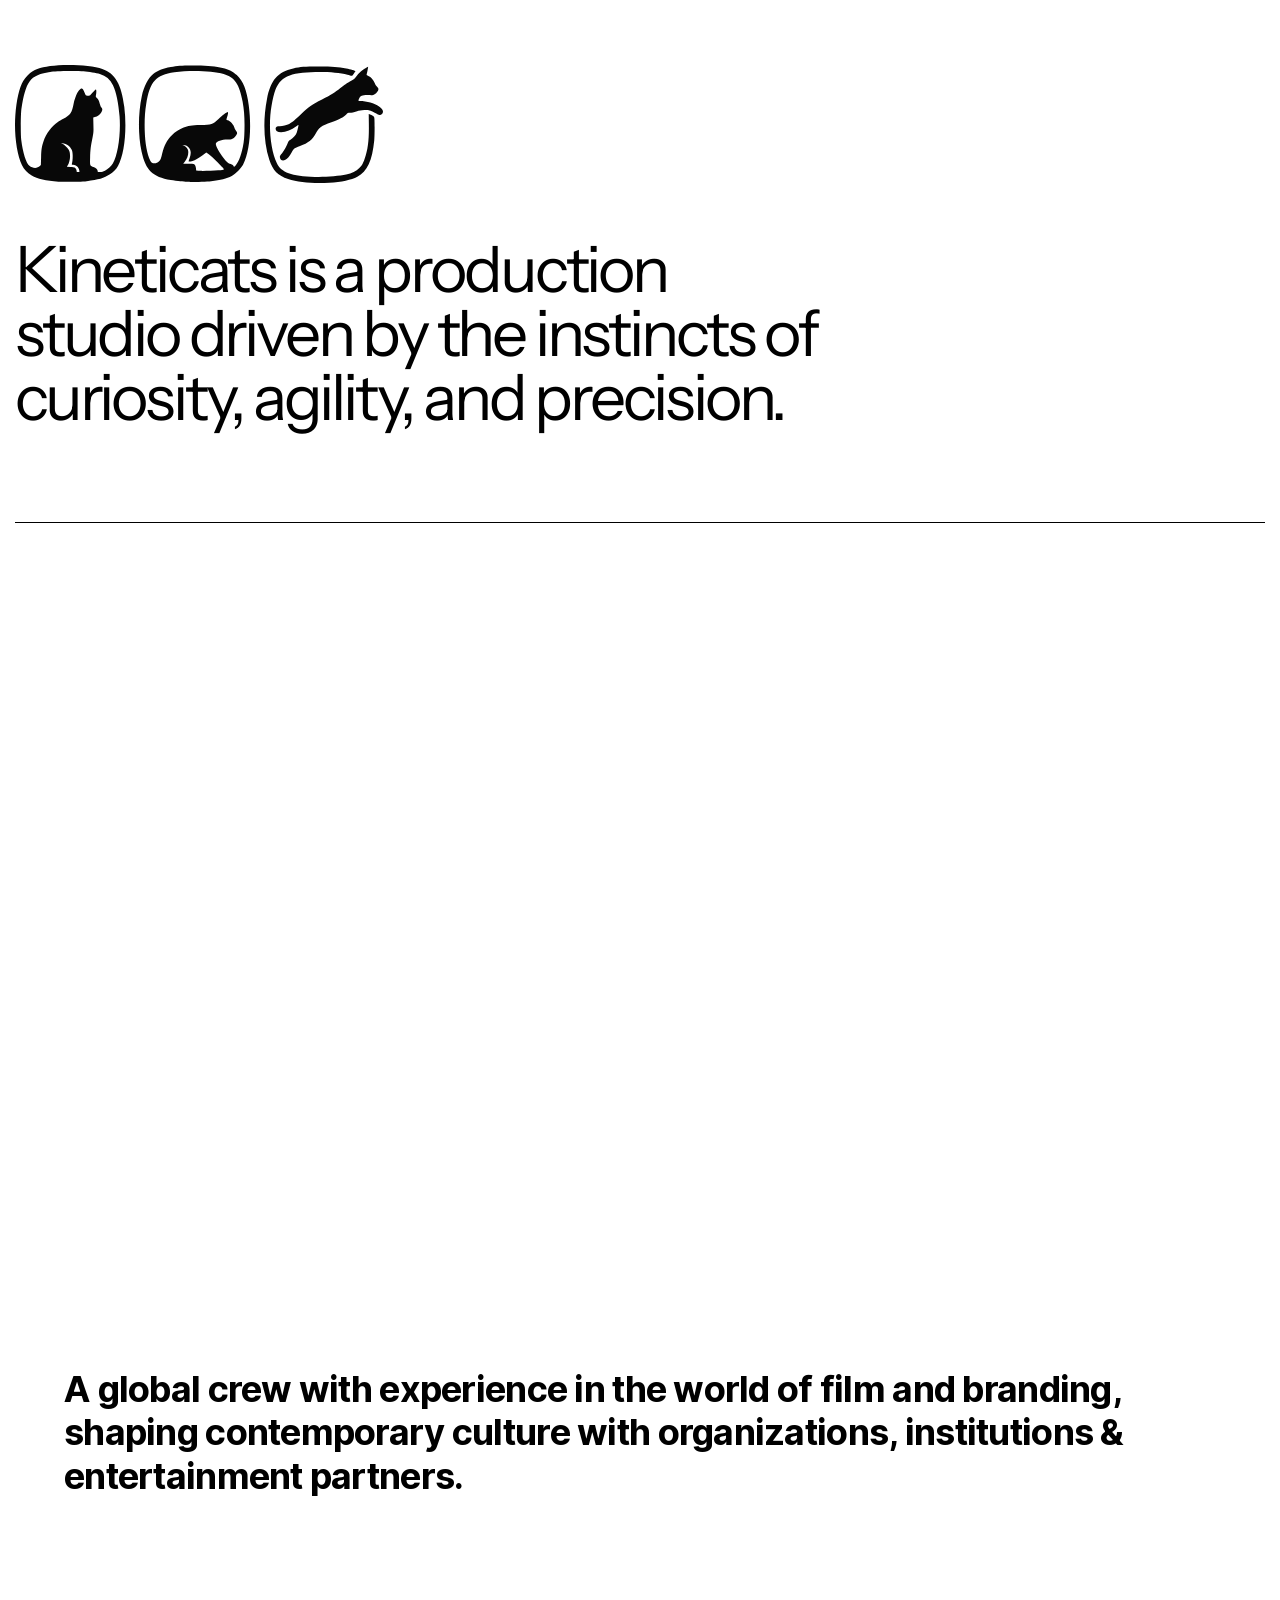
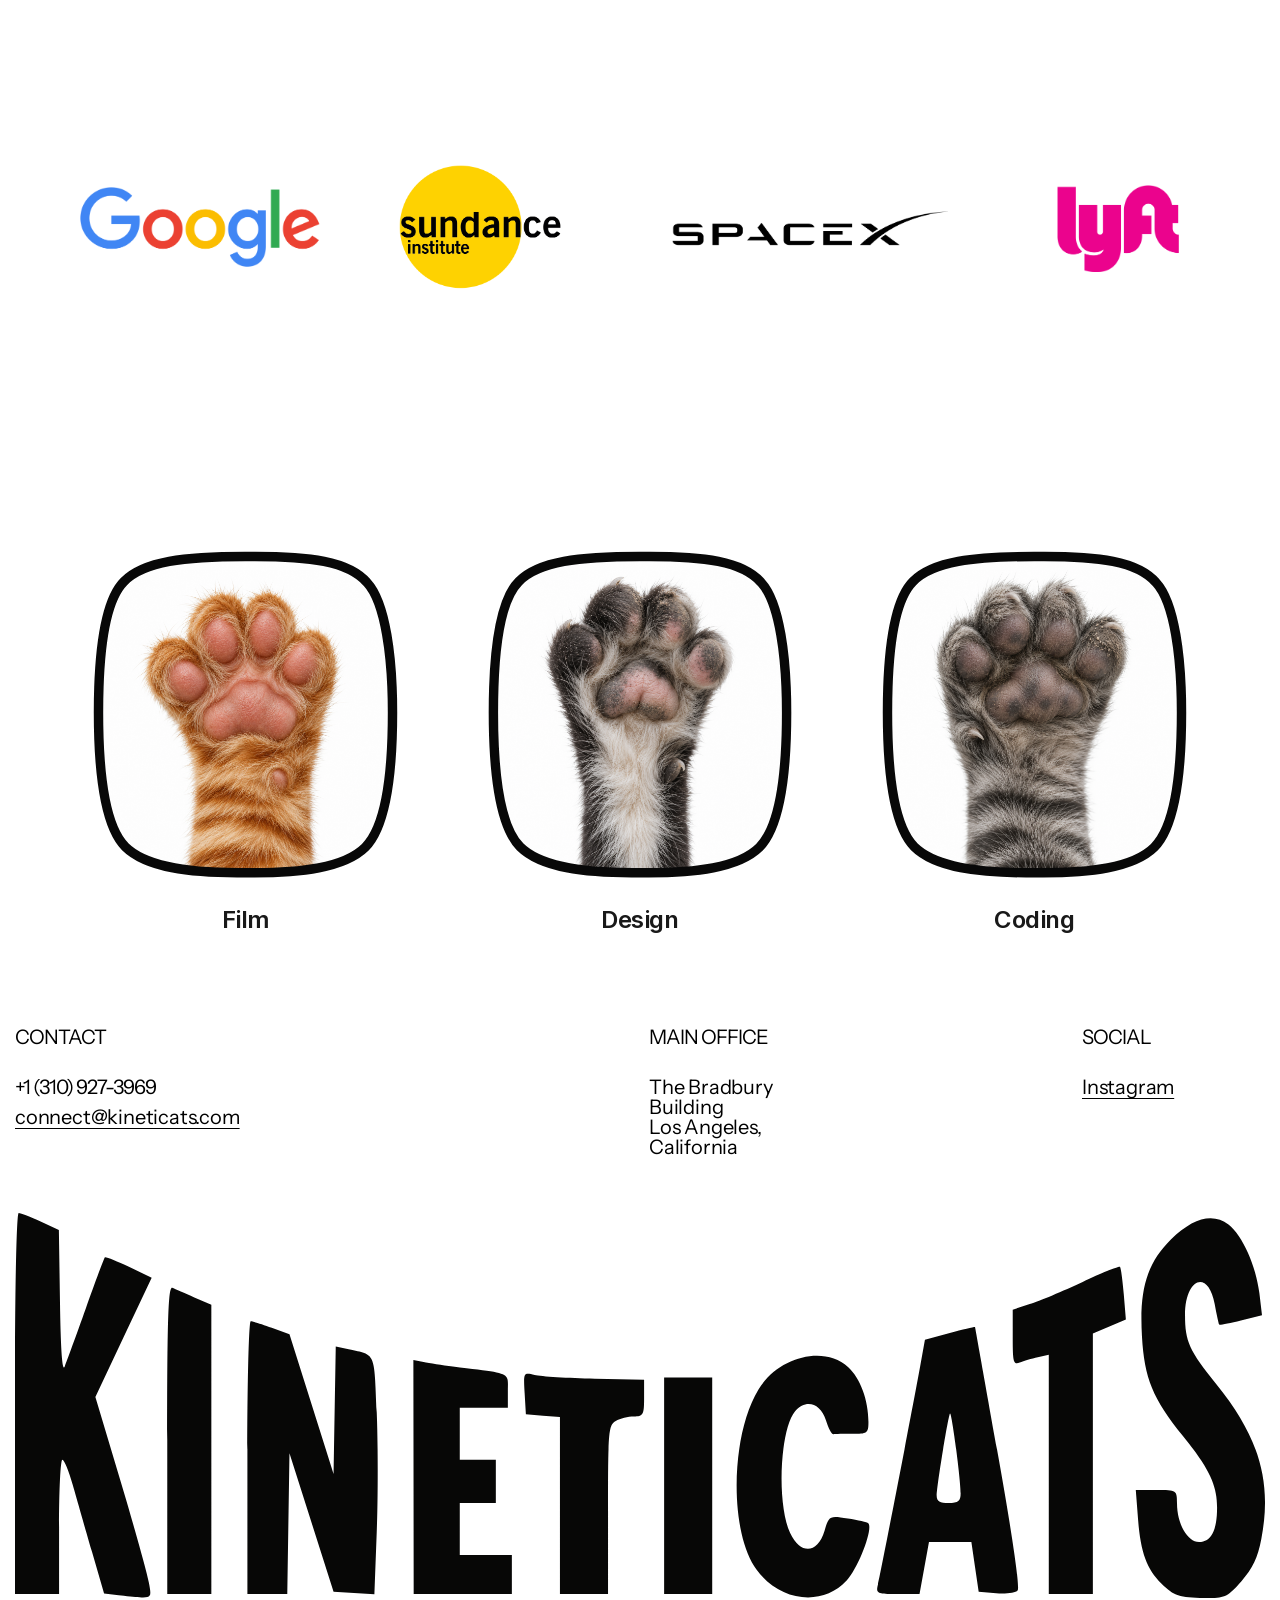
==== commit f882ac78: "Add oversized claws and heavy mud to four paw hovers" ====
--- a/index.html
+++ b/index.html
@@ -26,7 +26,7 @@
     
     
     <script data-template-id="country-code">window.__cf_country = "BR"</script>
-    <script type="module" src="./boot.js?v=11"></script>
+    <script type="module" src="./boot.js?v=12"></script>
     
     <div id="container"><div class="bypass-link"><a role="link" tabindex="0">Skip to main content</a></div><div data-page-overflowx="hidden" data-breakpoint-id="node-1_1029" data-breakpoint="true" data-width="375" data-height="2931" class="css-oljopy css-50jkpj css-rn2hh9"><div class="css-x6mm8n css-9uyk0n css-paq0kv"><div class="css-jh2qzy css-5knerd"><div class="css-y8k1g7 css-paq0kv css-j9f0op"><div class="css-ermu19 css-xg4wl6 css-paq0kv"><div aria-hidden="true" class="css-2rl2s8 css-ggwoeh css-5eam1e"></div><p class="css-nf5ac4 css-i5gsjr css-hiyx2t css-ankcqa adjustLetterSpacing textContents">Kineticats is a production studio driven by the instincts of curiosity, agility, and precision. </p></div></div></div></div><section class="css-92ob8g css-5knerd"><div class="css-f18b0r css-paq0kv css-j9f0op"><div role="presentation" aria-hidden="true" class="css-cftxrh css-1oxkje css-v27th6"></div><div class="css-8197qa css-9uyk0n css-paq0kv"><div class="css-vkpzlc css-v27th6 css-80djcw css-6x7tl3 textContents"><h4 class="css-8zr56v css-90q03s">A global crew with experience in the world of film and branding, shaping contemporary culture with organizations, institutions &amp; entertainment partners. </h4></div></div></div></section><section class="css-5knerd css-v27th6"><div class="css-gxdil1 css-1kkr58 css-j9f0op"><div class="css-nmfkat css-paq0kv css-j9f0op"><div class="css-5knerd css-v27th6" style="opacity:1;transform:none"></div></div></div></section><main tabindex="-1" class="css-9uyk0n css-paq0kv"><section class="css-i5go71 css-xazr9b css-paq0kv" style="opacity:0;transform:translateY(50px)"><div class="css-up14y8 css-v27th6 css-paq0kv"><div class="css-bxgzkn css-1oxkje css-v27th6"><img loading="lazy" alt="Film — realistic centered paw with its pads facing the viewer" src="./_assets/v11/paw-photo-production-standard.png" sizes="auto,100vw" class="css-ez8men css-fwdtfw css-scd4s8"/></div><div class="css-d8c8dw css-v27th6 css-paq0kv"><div class="css-vkpzlc css-pk1cy5 css-7fd160 textContents"><p class="css-8zr56v css-90q03s adjustLetterSpacing">Film</p></div></div></div><div class="css-up14y8 css-v27th6 css-paq0kv"><div class="css-bxgzkn css-1oxkje css-v27th6"><img loading="lazy" alt="Design — realistic centered paw with its pads facing the viewer" src="./_assets/v11/paw-photo-design-standard.png" sizes="auto,100vw" class="css-ez8men css-fwdtfw css-scd4s8"/></div><div class="css-d8c8dw css-v27th6 css-paq0kv"><div class="css-vkpzlc css-pk1cy5 css-7fd160 textContents"><p class="css-8zr56v css-90q03s adjustLetterSpacing">Design</p></div></div></div><div class="css-up14y8 css-v27th6 css-paq0kv"><div class="css-bxgzkn css-1oxkje css-v27th6"><img loading="lazy" alt="Coding — realistic centered paw with its pads facing the viewer" src="./_assets/v11/paw-photo-coding-standard.png" sizes="auto,100vw" class="css-ez8men css-fwdtfw css-scd4s8"/></div><div class="css-d8c8dw css-v27th6 css-paq0kv"><div class="css-vkpzlc css-pk1cy5 css-7fd160 textContents"><p class="css-8zr56v css-90q03s adjustLetterSpacing">Coding</p></div></div></div></section></main><a href="https://instagram.com/kinetikitten" target="_self" class="css-9wcrad css-5knerd css-134pm3"><div class="css-j7ydti css-paq0kv css-j9f0op"><div class="css-a8chxs css-v27th6 css-paq0kv"><div tabindex="0" role="link" class="css-a8cjf6 css-v27th6 css-hf9sha"><p class="css-nf5ac4 css-v27th6 css-it5lfk css-csiriq textContents">CONTACT</p><div class="css-a8ckwk css-v27th6 css-paq0kv"><p class="css-nf5ac4 css-v27th6 css-it5lfk css-csiriq textContents">+1 (310) 927-3969</p><p role="link" tabindex="0" class="css-nf5ac4 css-v27th6 css-it5lfk css-wda4xu textContents">connect@kineticats.com</p></div></div><div tabindex="0" role="link" class="css-a8ch5d css-v27th6 css-hf9sha"><div class="css-9uyk0n css-v27th6 css-paq0kv"><div class="css-i5hggv css-a8cjf6 css-paq0kv"><p class="css-nf5ac4 css-v27th6 css-it5lfk css-csiriq textContents">MAIN OFFICE</p><div class="css-wc1msa css-v27th6 css-94y5t4 css-kbut8q textContents" style="opacity:1;transform:none"><p class="css-8jchzs css-os84kx css-dkgzyu">The Bradbury Building</p><p class="css-8zr56v css-os84kx css-dkgzyu">Los Angeles, California</p></div></div></div><div class="css-i5hxh4 css-a8cjf6 css-paq0kv"><p class="css-nf5ac4 css-v27th6 css-it5lfk css-csiriq textContents">SOCIAL</p><div tabindex="0" role="link" class="css-9uyk0n css-v27th6 css-hf9sha"><div tabindex="0" role="link" class="css-wc1msa css-v27th6 css-onrsjs css-kbut8q textContents" style="opacity:1;transform:none"><p role="link" tabindex="0" class="css-8zr56v css-3znjyp css-vpdvd1">Instagram</p></div></div></div></div></div><div data-isimage="true" class="css-1v4ltw css-wc1msa"><img loading="lazy" src="./_assets/v11/1387c7b3c1f458308e24f50164fe9885dd58cdc5.svg" alt="" class="css-tzn6qh css-ez8men css-7kv4dh"/></div></div></a></div><div data-page-overflowx="hidden" data-breakpoint-id="node-1_932" data-breakpoint="true" data-width="800" data-height="5043" class="css-oljopy css-50jkpj css-rn2hh9"><div class="css-5wqrg6 css-5knerd css-atgcpy"><div class="css-op8ygs css-paq0kv css-j9f0op"><div class="css-4jnu3f css-sdhooz css-paq0kv"><div data-isimage="true" class="css-b3prys css-wc1msa"><img src="./_assets/v11/8bb3e73d927ecb1bdbcf5db597ead6f5a61f4dfd.svg" alt="" class="css-tzn6qh css-ez8men css-7kv4dh"/></div></div></div></div><div class="css-pvv6x9 css-9uyk0n css-paq0kv"><div class="css-pvv6x9 css-5knerd"><div class="css-op8ygs css-paq0kv css-j9f0op"><div class="css-db1t7l css-xg4wl6 css-paq0kv"><div aria-hidden="true" class="css-2rl2s8 css-ggwoeh css-5eam1e"></div><p class="css-nf5ac4 css-dp8jz9 css-hiyx2t css-ankcqa adjustLetterSpacing textContents">Kineticats is a production studio driven by the instincts of curiosity, agility, and precision. </p></div></div></div></div><section class="css-718ee8 css-5knerd"><div class="css-rovu94 css-paq0kv css-j9f0op"><div role="presentation" aria-hidden="true" class="css-o8p6qn css-1oxkje css-v27th6"></div><div class="css-9uyk0n css-v27th6 css-paq0kv"><div class="css-vkpzlc css-v27th6 css-hrznun css-6h9sdm textContents"><h4 class="css-8zr56v css-90q03s">A global crew with experience in the world of film and branding, shaping contemporary culture with organizations, institutions &amp; entertainment partners. </h4></div></div></div></section><section class="css-5knerd css-v27th6"><div class="css-gxdil1 css-1kkr58 css-j9f0op"><div class="css-y6psg3 css-paq0kv css-j9f0op"><div class="css-5knerd css-v27th6" style="opacity:1;transform:none"></div></div></div></section><main tabindex="-1" class="css-d99pxw css-9uyk0n css-paq0kv"><section class="css-i5dmkk css-n0ay87 css-paq0kv" style="opacity:0;transform:translateY(50px)"><div class="css-up15n7 css-v27th6 css-paq0kv"><div class="css-bxgzkn css-1oxkje css-v27th6"><img loading="lazy" alt="Film — realistic centered paw with its pads facing the viewer" src="./_assets/v11/paw-photo-production-standard.png" sizes="auto,100vw" class="css-ez8men css-fwdtfw css-scd4s8"/></div><div class="css-d8c8dw css-v27th6 css-paq0kv"><div class="css-vkpzlc css-karggd css-mptydh textContents"><p class="css-8zr56v css-90q03s adjustLetterSpacing">Film</p></div></div></div><div class="css-up15n7 css-v27th6 css-paq0kv"><div class="css-bxgzkn css-1oxkje css-v27th6"><img loading="lazy" alt="Design — realistic centered paw with its pads facing the viewer" src="./_assets/v11/paw-photo-design-standard.png" sizes="auto,100vw" class="css-ez8men css-fwdtfw css-scd4s8"/></div><div class="css-d8c8dw css-v27th6 css-paq0kv"><div class="css-vkpzlc css-karggd css-mptydh textContents"><p class="css-8zr56v css-90q03s adjustLetterSpacing">Design</p></div></div></div><div class="css-up15n7 css-v27th6 css-paq0kv"><div class="css-bxgzkn css-1oxkje css-v27th6"><img loading="lazy" alt="Coding — realistic centered paw with its pads facing the viewer" src="./_assets/v11/paw-photo-coding-standard.png" sizes="auto,100vw" class="css-ez8men css-fwdtfw css-scd4s8"/></div><div class="css-d8c8dw css-v27th6 css-paq0kv"><div class="css-vkpzlc css-karggd css-mptydh textContents"><p class="css-8zr56v css-90q03s adjustLetterSpacing">Coding</p></div></div></div></section></main><a href="https://instagram.com/kinetikitten" target="_self" class="css-3xl0rk css-5knerd css-134pm3"><div class="css-qs5z68 css-3j4604 css-paq0kv"><div tabindex="0" role="link" class="css-7nenmu css-v27th6 css-hf9sha"><div tabindex="0" role="link" class="css-i5heub css-a8cjf6 css-hf9sha"><p class="css-nf5ac4 css-v27th6 css-it5lfk css-csiriq textContents">CONTACT</p><div class="css-a8ckwk css-v27th6 css-paq0kv"><p class="css-nf5ac4 css-v27th6 css-it5lfk css-csiriq textContents">+1 (310) 927-3969</p><p role="link" tabindex="0" class="css-nf5ac4 css-v27th6 css-it5lfk css-wda4xu textContents">connect@kineticats.com</p></div></div><div class="css-y3ivto css-uwf2km"></div><div class="css-7nenlz css-paq0kv"><div class="css-i5heub css-9uyk0n css-paq0kv"><div class="css-i5hggv css-a8cjf6 css-paq0kv"><p class="css-nf5ac4 css-v27th6 css-it5lfk css-csiriq textContents">MAIN OFFICE</p><div class="css-wc1msa css-v27th6 css-94y5t4 css-kbut8q textContents" style="opacity:1;transform:none"><p class="css-8jchzs css-os84kx css-dkgzyu">The Bradbury Building</p><p class="css-8zr56v css-os84kx css-dkgzyu">Los Angeles, California</p></div></div></div><div class="css-i5hxh4 css-a8cjf6 css-paq0kv"><p class="css-nf5ac4 css-v27th6 css-it5lfk css-csiriq textContents">SOCIAL</p><div tabindex="0" role="link" class="css-9uyk0n css-v27th6 css-hf9sha"><div tabindex="0" role="link" class="css-wc1msa css-v27th6 css-onrsjs css-kbut8q textContents" style="opacity:1;transform:none"><p role="link" tabindex="0" class="css-8zr56v css-3znjyp css-vpdvd1">Instagram</p></div></div></div></div></div><div data-isimage="true" class="css-uwf2km css-1j74g"><img loading="lazy" src="./_assets/v11/0f292d78569a0c45c572159d54b5b4318c5e613a.svg" alt="" class="css-tzn6qh css-ez8men css-7kv4dh"/></div></div></a></div><div data-page-overflowx="hidden" data-breakpoint-id="node-1_835" data-breakpoint="true" data-width="1280" data-height="4376" class="css-oljopy css-50jkpj css-rn2hh9"><div class="css-5wqrg6 css-5knerd css-atgcpy"><div class="css-op8ygs css-paq0kv css-j9f0op"><div class="css-4jnu3f css-sdhooz css-paq0kv"><div data-isimage="true" class="css-b3prys css-wc1msa"><img src="./_assets/v11/8bb3e73d927ecb1bdbcf5db597ead6f5a61f4dfd.svg" alt="" class="css-tzn6qh css-ez8men css-7kv4dh"/></div></div></div></div><div class="css-pvv6x9 css-9uyk0n css-paq0kv"><div class="css-pvv6x9 css-5knerd"><div class="css-op8ygs css-paq0kv css-j9f0op"><div class="css-yjpjle css-xg4wl6 css-paq0kv"><div aria-hidden="true" class="css-2rl2s8 css-ggwoeh css-5eam1e"></div><p class="css-nf5ac4 css-lpxk4k css-hiyx2t css-ankcqa adjustLetterSpacing textContents">Kineticats is a production studio driven by the instincts of curiosity, agility, and precision. </p></div></div></div></div><section class="css-e784qx css-5knerd"><div class="css-2opp2u css-paq0kv css-j9f0op"><div role="presentation" aria-hidden="true" class="css-8ocdlr css-1oxkje css-v27th6"></div><div class="css-rgynkj css-9uyk0n css-paq0kv"><div class="css-krd0r3 css-vkpzlc css-iifu9k css-5ldpyo textContents"><h4 class="css-8zr56v css-90q03s">A global crew with experience in the world of film and branding, shaping contemporary culture with organizations, institutions &amp; entertainment partners. </h4></div></div></div></section><section class="css-s2gclo css-5knerd"><div class="css-gxdil1 css-1kkr58 css-j9f0op"><div class="css-orb0u5 css-paq0kv css-j9f0op"><div class="css-5knerd css-v27th6" style="opacity:1;transform:none"></div></div></div></section><main tabindex="-1" class="css-d8py0n css-9uyk0n css-paq0kv"><section class="css-eowy7b css-yzx1wt css-paq0kv" style="opacity:0;transform:translateY(50px)"><div class="css-bvz6vq css-qcju9u css-paq0kv"><div class="css-2qzf4d css-1oxkje css-v27th6"><img loading="lazy" alt="Film — realistic centered paw with its pads facing the viewer" src="./_assets/v11/paw-photo-production-standard.png" sizes="auto,100vw" class="css-ez8men css-fwdtfw css-scd4s8"/></div><div class="css-d8c8dw css-v27th6 css-paq0kv"><div class="css-vkpzlc css-6j4d9z css-6x7tl3 textContents"><p class="css-8zr56v css-90q03s adjustLetterSpacing">Film</p></div></div></div><div class="css-bvz6vq css-qcju9u css-paq0kv"><div class="css-2qzf4d css-1oxkje css-v27th6"><img loading="lazy" alt="Design — realistic centered paw with its pads facing the viewer" src="./_assets/v11/paw-photo-design-standard.png" sizes="auto,100vw" class="css-ez8men css-fwdtfw css-scd4s8"/></div><div class="css-d8c8dw css-v27th6 css-paq0kv"><div class="css-vkpzlc css-6j4d9z css-6x7tl3 textContents"><p class="css-8zr56v css-90q03s adjustLetterSpacing">Design</p></div></div></div><div class="css-qcju9u css-2fgpwh css-paq0kv"><div class="css-bxgzkn css-1oxkje css-v27th6"><img loading="lazy" alt="Coding — realistic centered paw with its pads facing the viewer" src="./_assets/v11/paw-photo-coding-standard.png" sizes="auto,100vw" class="css-ez8men css-fwdtfw css-scd4s8"/></div><div class="css-d8c8dw css-v27th6 css-paq0kv"><div class="css-vkpzlc css-6j4d9z css-6x7tl3 textContents"><p class="css-8zr56v css-90q03s adjustLetterSpacing">Coding</p></div></div></div></section></main><div class="css-ovt77c css-5knerd"><div class="css-qs5z68 css-ql3yjd css-paq0kv"><div class="css-punlrh css-22itc5 css-paq0kv"><a href="mailto:connect@kineticats.com" target="_self" class="css-i5heub css-a8cjf6 css-hf9sha"><p class="css-nf5ac4 css-v27th6 css-it5lfk css-csiriq textContents">CONTACT</p><div class="css-a8ckwk css-v27th6 css-paq0kv"><p class="css-nf5ac4 css-v27th6 css-it5lfk css-csiriq textContents">+1 (310) 927-3969</p><div tabindex="0" role="link" class="css-wc1msa css-v27th6 css-onrsjs css-kbut8q textContents" style="opacity:1;transform:none"><p role="link" tabindex="0" class="css-8zr56v css-3znjyp css-vpdvd1">connect@kineticats.com</p></div></div></a><div class="css-y3ivto css-uwf2km"></div><div class="css-i5evnr css-jvpnk3 css-paq0kv"><div class="css-i5heub css-9uyk0n css-paq0kv"><div class="css-i5hggv css-a8cjf6 css-paq0kv"><p class="css-nf5ac4 css-v27th6 css-e9dccx css-csiriq textContents">MAIN OFFICE</p><div class="css-wc1msa css-v27th6 css-16evev css-kbut8q textContents" style="opacity:1;transform:none"><p class="css-8jchzs css-os84kx css-dkgzyu">The Bradbury Building</p><p class="css-8zr56v css-os84kx css-dkgzyu">Los Angeles, California</p></div></div></div><div class="css-i5hxh4 css-a8cjf6 css-paq0kv"><p class="css-nf5ac4 css-v27th6 css-e9dccx css-csiriq textContents">SOCIAL</p><div class="css-9uyk0n css-v27th6 css-paq0kv"><div tabindex="0" role="link" class="css-wc1msa css-v27th6 css-65cjop css-kbut8q textContents" style="opacity:1;transform:none"><p role="link" tabindex="0" class="css-8zr56v css-3znjyp css-vpdvd1">Instagram</p></div></div></div></div></div><div data-isimage="true" class="css-uwf2km css-1j74g"><img loading="lazy" src="./_assets/v11/f7705051b4c77088f71b444aa0a68a88b87354e6.svg" alt="" class="css-tzn6qh css-ez8men css-7kv4dh"/></div></div></div></div><div data-page-overflowx="hidden" data-breakpoint-id="node-22_122" data-breakpoint="true" data-width="2407" data-height="6380" class="css-oljopy css-j6ldtg css-v11lvd"><div class="css-5wqrg6 css-5knerd css-atgcpy"><div class="css-op8ygs css-paq0kv css-j9f0op"><div class="css-4jnu3f css-sdhooz css-paq0kv"><div data-isimage="true" class="css-b3prys css-wc1msa"><img src="./_assets/v11/8bb3e73d927ecb1bdbcf5db597ead6f5a61f4dfd.svg" alt="" class="css-tzn6qh css-ez8men css-7kv4dh"/></div></div></div></div><div class="css-pvv6x9 css-9uyk0n css-paq0kv"><div class="css-pvv6x9 css-5knerd"><div class="css-op8ygs css-paq0kv css-j9f0op"><div class="css-yjpjle css-xg4wl6 css-paq0kv"><div aria-hidden="true" class="css-2rl2s8 css-ggwoeh css-5eam1e"></div><p class="css-nf5ac4 css-lpxk4k css-hiyx2t css-ankcqa adjustLetterSpacing textContents">Kineticats is a production studio driven by the instincts of curiosity, agility, and precision. </p></div></div></div></div><section class="css-d8qk7r css-3roy8m css-paq0kv"><div role="presentation" aria-hidden="true" class="css-sfymz css-1oxkje"></div><div class="css-hxspsr css-9uyk0n css-paq0kv"><div class="css-krd0r3 css-vkpzlc css-ewhmg2 css-xmvtdm textContents"><h4 class="css-8zr56v css-90q03s">A global crew with vast experience in film, branding, and shaping contemporary culture with organizations, institutions &amp; entertainment partners. </h4></div></div></section><section class="css-x5qyn3 css-5knerd"><div class="css-gxdil1 css-1kkr58 css-j9f0op"><div class="css-df7hps css-paq0kv css-j9f0op"><div class="css-wthd18 css-5knerd" style="opacity:1;transform:none"></div></div></div></section><main tabindex="-1" class="css-lpzimq css-x2bsdf css-paq0kv"><section class="css-wr3cs css-yzx1wt css-paq0kv" style="opacity:0;transform:translateY(50px)"><div class="css-bvz6vq css-qcju9u css-paq0kv"><div class="css-2qzf4d css-1oxkje css-v27th6"><img loading="lazy" alt="Film — realistic centered paw with its pads facing the viewer" src="./_assets/v11/paw-photo-production-standard.png" sizes="auto,100vw" class="css-ez8men css-fwdtfw css-scd4s8"/></div><div class="css-d8c8dw css-v27th6 css-paq0kv"><div class="css-vkpzlc css-6j4d9z css-6x7tl3 textContents"><p class="css-8zr56v css-90q03s adjustLetterSpacing">Film</p></div></div></div><div class="css-bvz6vq css-qcju9u css-paq0kv"><div class="css-2qzf4d css-1oxkje css-v27th6"><img loading="lazy" alt="Design — realistic centered paw with its pads facing the viewer" src="./_assets/v11/paw-photo-design-standard.png" sizes="auto,100vw" class="css-ez8men css-fwdtfw css-scd4s8"/></div><div class="css-d8c8dw css-v27th6 css-paq0kv"><div class="css-vkpzlc css-6j4d9z css-6x7tl3 textContents"><p class="css-8zr56v css-90q03s adjustLetterSpacing">Design</p></div></div></div><div class="css-qcju9u css-2fgpwh css-paq0kv"><div class="css-bxgzkn css-1oxkje css-v27th6"><img loading="lazy" alt="Coding — realistic centered paw with its pads facing the viewer" src="./_assets/v11/paw-photo-coding-standard.png" sizes="auto,100vw" class="css-ez8men css-fwdtfw css-scd4s8"/></div><div class="css-d8c8dw css-v27th6 css-paq0kv"><div class="css-vkpzlc css-6j4d9z css-6x7tl3 textContents"><p class="css-8zr56v css-90q03s adjustLetterSpacing">Coding</p></div></div></div></section></main><div class="css-urmupc css-5knerd"><div class="css-qs5z68 css-qvctsa css-paq0kv"><a href="https://instagram.com/kinetikitten" target="_self" class="css-22itc5 css-v27th6 css-hf9sha"><div tabindex="0" role="link" class="css-i5heub css-a8cjf6 css-hf9sha"><p class="css-nf5ac4 css-v27th6 css-it5lfk css-csiriq textContents">CONTACT</p><div class="css-a8ckwk css-v27th6 css-paq0kv"><p class="css-nf5ac4 css-v27th6 css-it5lfk css-csiriq textContents">+1 (310) 927-3969</p><div tabindex="0" role="link" class="css-wc1msa css-v27th6 css-onrsjs css-kbut8q textContents" style="opacity:1;transform:none"><p role="link" tabindex="0" class="css-8zr56v css-3znjyp css-vpdvd1">connect@kineticats.com</p></div></div></div><div class="css-y3ivto css-uwf2km"></div><div class="css-i5evnr css-o2anmh css-paq0kv"><div class="css-i5heub css-9uyk0n css-paq0kv"><div class="css-i5hggv css-a8cjf6 css-paq0kv"><p class="css-nf5ac4 css-v27th6 css-it5lfk css-csiriq textContents">MAIN OFFICE</p><div class="css-wc1msa css-v27th6 css-94y5t4 css-kbut8q textContents" style="opacity:1;transform:none"><p class="css-8jchzs css-os84kx css-dkgzyu">The Bradbury Building</p><p class="css-8zr56v css-os84kx css-dkgzyu">Los Angeles, California</p></div></div></div><div tabindex="0" role="link" class="css-i5hxh4 css-a8cjf6 css-hf9sha"><p class="css-nf5ac4 css-v27th6 css-it5lfk css-csiriq textContents">SOCIAL</p><div class="css-9uyk0n css-v27th6 css-paq0kv"><div tabindex="0" role="link" class="css-wc1msa css-v27th6 css-onrsjs css-kbut8q textContents" style="opacity:1;transform:none"><p role="link" tabindex="0" class="css-8zr56v css-3znjyp css-vpdvd1">Instagram</p></div></div></div></div></a><div class="css-y0uen0 css-9uyk0n css-paq0kv"><div data-isimage="true" class="css-uwf2km css-1j74g"><img loading="lazy" src="./_assets/v11/90899e58cd2901eb763f3c9c9f05a746c4f4d184.svg" alt="" class="css-tzn6qh css-ez8men css-7kv4dh"/></div></div></div></div></div></div>
     
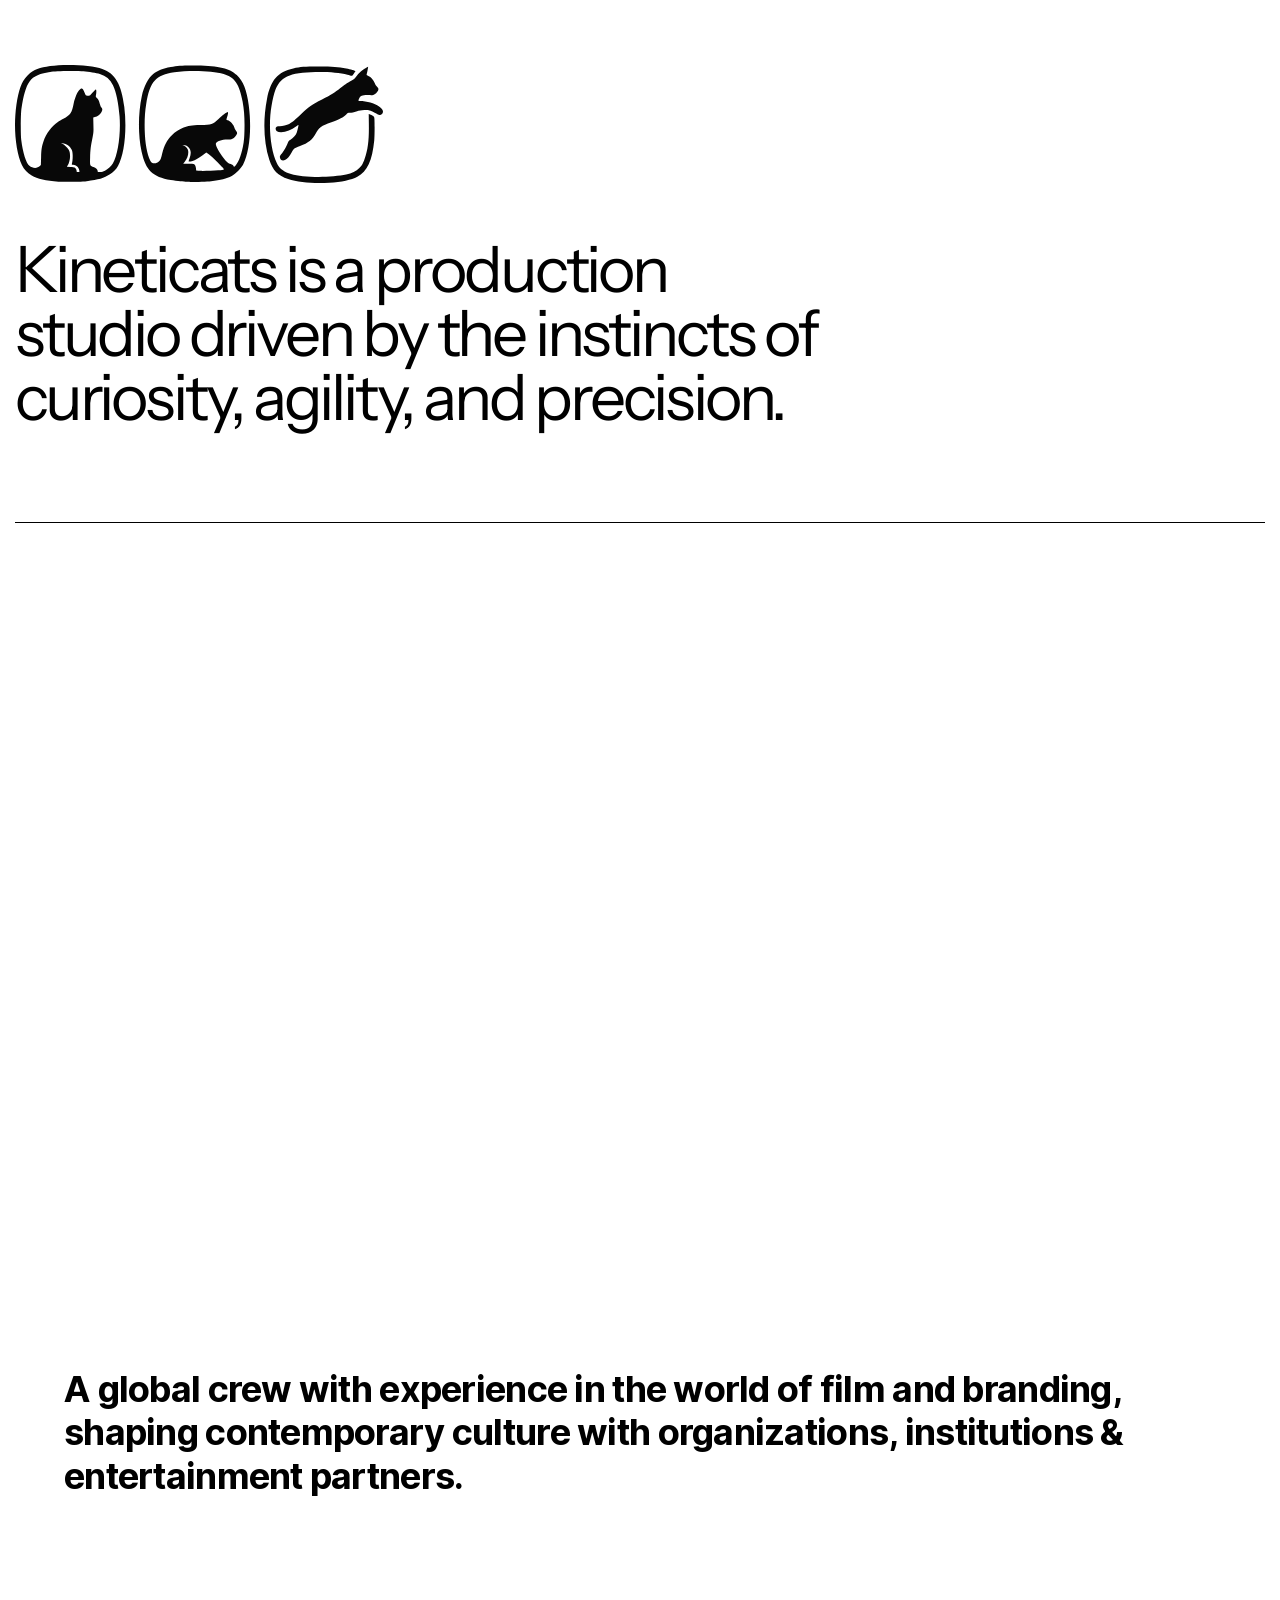
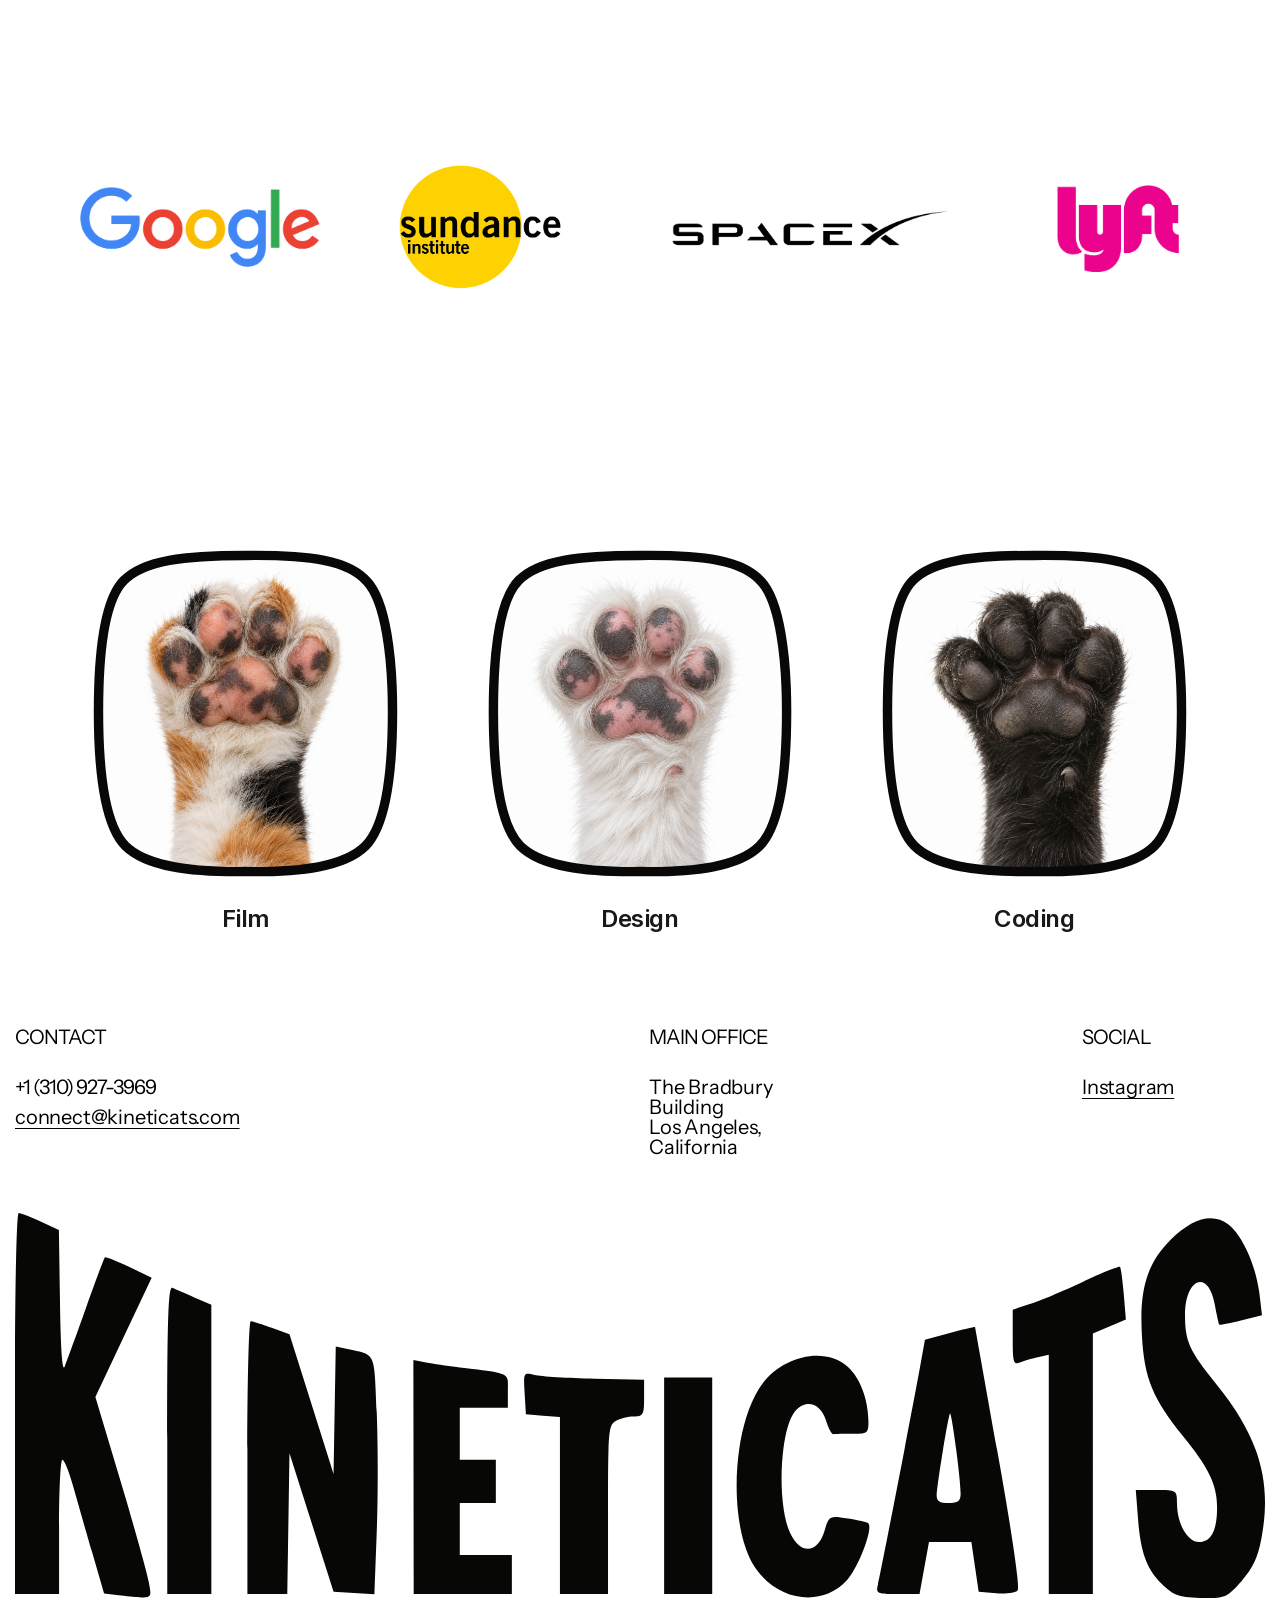
==== commit 3adf6449: "Correct paw claws to project toward the viewer" ====
--- a/index.html
+++ b/index.html
@@ -26,7 +26,7 @@
     
     
     <script data-template-id="country-code">window.__cf_country = "BR"</script>
-    <script type="module" src="./boot.js?v=12"></script>
+    <script type="module" src="./boot.js?v=13"></script>
     
     <div id="container"><div class="bypass-link"><a role="link" tabindex="0">Skip to main content</a></div><div data-page-overflowx="hidden" data-breakpoint-id="node-1_1029" data-breakpoint="true" data-width="375" data-height="2931" class="css-oljopy css-50jkpj css-rn2hh9"><div class="css-x6mm8n css-9uyk0n css-paq0kv"><div class="css-jh2qzy css-5knerd"><div class="css-y8k1g7 css-paq0kv css-j9f0op"><div class="css-ermu19 css-xg4wl6 css-paq0kv"><div aria-hidden="true" class="css-2rl2s8 css-ggwoeh css-5eam1e"></div><p class="css-nf5ac4 css-i5gsjr css-hiyx2t css-ankcqa adjustLetterSpacing textContents">Kineticats is a production studio driven by the instincts of curiosity, agility, and precision. </p></div></div></div></div><section class="css-92ob8g css-5knerd"><div class="css-f18b0r css-paq0kv css-j9f0op"><div role="presentation" aria-hidden="true" class="css-cftxrh css-1oxkje css-v27th6"></div><div class="css-8197qa css-9uyk0n css-paq0kv"><div class="css-vkpzlc css-v27th6 css-80djcw css-6x7tl3 textContents"><h4 class="css-8zr56v css-90q03s">A global crew with experience in the world of film and branding, shaping contemporary culture with organizations, institutions &amp; entertainment partners. </h4></div></div></div></section><section class="css-5knerd css-v27th6"><div class="css-gxdil1 css-1kkr58 css-j9f0op"><div class="css-nmfkat css-paq0kv css-j9f0op"><div class="css-5knerd css-v27th6" style="opacity:1;transform:none"></div></div></div></section><main tabindex="-1" class="css-9uyk0n css-paq0kv"><section class="css-i5go71 css-xazr9b css-paq0kv" style="opacity:0;transform:translateY(50px)"><div class="css-up14y8 css-v27th6 css-paq0kv"><div class="css-bxgzkn css-1oxkje css-v27th6"><img loading="lazy" alt="Film — realistic centered paw with its pads facing the viewer" src="./_assets/v11/paw-photo-production-standard.png" sizes="auto,100vw" class="css-ez8men css-fwdtfw css-scd4s8"/></div><div class="css-d8c8dw css-v27th6 css-paq0kv"><div class="css-vkpzlc css-pk1cy5 css-7fd160 textContents"><p class="css-8zr56v css-90q03s adjustLetterSpacing">Film</p></div></div></div><div class="css-up14y8 css-v27th6 css-paq0kv"><div class="css-bxgzkn css-1oxkje css-v27th6"><img loading="lazy" alt="Design — realistic centered paw with its pads facing the viewer" src="./_assets/v11/paw-photo-design-standard.png" sizes="auto,100vw" class="css-ez8men css-fwdtfw css-scd4s8"/></div><div class="css-d8c8dw css-v27th6 css-paq0kv"><div class="css-vkpzlc css-pk1cy5 css-7fd160 textContents"><p class="css-8zr56v css-90q03s adjustLetterSpacing">Design</p></div></div></div><div class="css-up14y8 css-v27th6 css-paq0kv"><div class="css-bxgzkn css-1oxkje css-v27th6"><img loading="lazy" alt="Coding — realistic centered paw with its pads facing the viewer" src="./_assets/v11/paw-photo-coding-standard.png" sizes="auto,100vw" class="css-ez8men css-fwdtfw css-scd4s8"/></div><div class="css-d8c8dw css-v27th6 css-paq0kv"><div class="css-vkpzlc css-pk1cy5 css-7fd160 textContents"><p class="css-8zr56v css-90q03s adjustLetterSpacing">Coding</p></div></div></div></section></main><a href="https://instagram.com/kinetikitten" target="_self" class="css-9wcrad css-5knerd css-134pm3"><div class="css-j7ydti css-paq0kv css-j9f0op"><div class="css-a8chxs css-v27th6 css-paq0kv"><div tabindex="0" role="link" class="css-a8cjf6 css-v27th6 css-hf9sha"><p class="css-nf5ac4 css-v27th6 css-it5lfk css-csiriq textContents">CONTACT</p><div class="css-a8ckwk css-v27th6 css-paq0kv"><p class="css-nf5ac4 css-v27th6 css-it5lfk css-csiriq textContents">+1 (310) 927-3969</p><p role="link" tabindex="0" class="css-nf5ac4 css-v27th6 css-it5lfk css-wda4xu textContents">connect@kineticats.com</p></div></div><div tabindex="0" role="link" class="css-a8ch5d css-v27th6 css-hf9sha"><div class="css-9uyk0n css-v27th6 css-paq0kv"><div class="css-i5hggv css-a8cjf6 css-paq0kv"><p class="css-nf5ac4 css-v27th6 css-it5lfk css-csiriq textContents">MAIN OFFICE</p><div class="css-wc1msa css-v27th6 css-94y5t4 css-kbut8q textContents" style="opacity:1;transform:none"><p class="css-8jchzs css-os84kx css-dkgzyu">The Bradbury Building</p><p class="css-8zr56v css-os84kx css-dkgzyu">Los Angeles, California</p></div></div></div><div class="css-i5hxh4 css-a8cjf6 css-paq0kv"><p class="css-nf5ac4 css-v27th6 css-it5lfk css-csiriq textContents">SOCIAL</p><div tabindex="0" role="link" class="css-9uyk0n css-v27th6 css-hf9sha"><div tabindex="0" role="link" class="css-wc1msa css-v27th6 css-onrsjs css-kbut8q textContents" style="opacity:1;transform:none"><p role="link" tabindex="0" class="css-8zr56v css-3znjyp css-vpdvd1">Instagram</p></div></div></div></div></div><div data-isimage="true" class="css-1v4ltw css-wc1msa"><img loading="lazy" src="./_assets/v11/1387c7b3c1f458308e24f50164fe9885dd58cdc5.svg" alt="" class="css-tzn6qh css-ez8men css-7kv4dh"/></div></div></a></div><div data-page-overflowx="hidden" data-breakpoint-id="node-1_932" data-breakpoint="true" data-width="800" data-height="5043" class="css-oljopy css-50jkpj css-rn2hh9"><div class="css-5wqrg6 css-5knerd css-atgcpy"><div class="css-op8ygs css-paq0kv css-j9f0op"><div class="css-4jnu3f css-sdhooz css-paq0kv"><div data-isimage="true" class="css-b3prys css-wc1msa"><img src="./_assets/v11/8bb3e73d927ecb1bdbcf5db597ead6f5a61f4dfd.svg" alt="" class="css-tzn6qh css-ez8men css-7kv4dh"/></div></div></div></div><div class="css-pvv6x9 css-9uyk0n css-paq0kv"><div class="css-pvv6x9 css-5knerd"><div class="css-op8ygs css-paq0kv css-j9f0op"><div class="css-db1t7l css-xg4wl6 css-paq0kv"><div aria-hidden="true" class="css-2rl2s8 css-ggwoeh css-5eam1e"></div><p class="css-nf5ac4 css-dp8jz9 css-hiyx2t css-ankcqa adjustLetterSpacing textContents">Kineticats is a production studio driven by the instincts of curiosity, agility, and precision. </p></div></div></div></div><section class="css-718ee8 css-5knerd"><div class="css-rovu94 css-paq0kv css-j9f0op"><div role="presentation" aria-hidden="true" class="css-o8p6qn css-1oxkje css-v27th6"></div><div class="css-9uyk0n css-v27th6 css-paq0kv"><div class="css-vkpzlc css-v27th6 css-hrznun css-6h9sdm textContents"><h4 class="css-8zr56v css-90q03s">A global crew with experience in the world of film and branding, shaping contemporary culture with organizations, institutions &amp; entertainment partners. </h4></div></div></div></section><section class="css-5knerd css-v27th6"><div class="css-gxdil1 css-1kkr58 css-j9f0op"><div class="css-y6psg3 css-paq0kv css-j9f0op"><div class="css-5knerd css-v27th6" style="opacity:1;transform:none"></div></div></div></section><main tabindex="-1" class="css-d99pxw css-9uyk0n css-paq0kv"><section class="css-i5dmkk css-n0ay87 css-paq0kv" style="opacity:0;transform:translateY(50px)"><div class="css-up15n7 css-v27th6 css-paq0kv"><div class="css-bxgzkn css-1oxkje css-v27th6"><img loading="lazy" alt="Film — realistic centered paw with its pads facing the viewer" src="./_assets/v11/paw-photo-production-standard.png" sizes="auto,100vw" class="css-ez8men css-fwdtfw css-scd4s8"/></div><div class="css-d8c8dw css-v27th6 css-paq0kv"><div class="css-vkpzlc css-karggd css-mptydh textContents"><p class="css-8zr56v css-90q03s adjustLetterSpacing">Film</p></div></div></div><div class="css-up15n7 css-v27th6 css-paq0kv"><div class="css-bxgzkn css-1oxkje css-v27th6"><img loading="lazy" alt="Design — realistic centered paw with its pads facing the viewer" src="./_assets/v11/paw-photo-design-standard.png" sizes="auto,100vw" class="css-ez8men css-fwdtfw css-scd4s8"/></div><div class="css-d8c8dw css-v27th6 css-paq0kv"><div class="css-vkpzlc css-karggd css-mptydh textContents"><p class="css-8zr56v css-90q03s adjustLetterSpacing">Design</p></div></div></div><div class="css-up15n7 css-v27th6 css-paq0kv"><div class="css-bxgzkn css-1oxkje css-v27th6"><img loading="lazy" alt="Coding — realistic centered paw with its pads facing the viewer" src="./_assets/v11/paw-photo-coding-standard.png" sizes="auto,100vw" class="css-ez8men css-fwdtfw css-scd4s8"/></div><div class="css-d8c8dw css-v27th6 css-paq0kv"><div class="css-vkpzlc css-karggd css-mptydh textContents"><p class="css-8zr56v css-90q03s adjustLetterSpacing">Coding</p></div></div></div></section></main><a href="https://instagram.com/kinetikitten" target="_self" class="css-3xl0rk css-5knerd css-134pm3"><div class="css-qs5z68 css-3j4604 css-paq0kv"><div tabindex="0" role="link" class="css-7nenmu css-v27th6 css-hf9sha"><div tabindex="0" role="link" class="css-i5heub css-a8cjf6 css-hf9sha"><p class="css-nf5ac4 css-v27th6 css-it5lfk css-csiriq textContents">CONTACT</p><div class="css-a8ckwk css-v27th6 css-paq0kv"><p class="css-nf5ac4 css-v27th6 css-it5lfk css-csiriq textContents">+1 (310) 927-3969</p><p role="link" tabindex="0" class="css-nf5ac4 css-v27th6 css-it5lfk css-wda4xu textContents">connect@kineticats.com</p></div></div><div class="css-y3ivto css-uwf2km"></div><div class="css-7nenlz css-paq0kv"><div class="css-i5heub css-9uyk0n css-paq0kv"><div class="css-i5hggv css-a8cjf6 css-paq0kv"><p class="css-nf5ac4 css-v27th6 css-it5lfk css-csiriq textContents">MAIN OFFICE</p><div class="css-wc1msa css-v27th6 css-94y5t4 css-kbut8q textContents" style="opacity:1;transform:none"><p class="css-8jchzs css-os84kx css-dkgzyu">The Bradbury Building</p><p class="css-8zr56v css-os84kx css-dkgzyu">Los Angeles, California</p></div></div></div><div class="css-i5hxh4 css-a8cjf6 css-paq0kv"><p class="css-nf5ac4 css-v27th6 css-it5lfk css-csiriq textContents">SOCIAL</p><div tabindex="0" role="link" class="css-9uyk0n css-v27th6 css-hf9sha"><div tabindex="0" role="link" class="css-wc1msa css-v27th6 css-onrsjs css-kbut8q textContents" style="opacity:1;transform:none"><p role="link" tabindex="0" class="css-8zr56v css-3znjyp css-vpdvd1">Instagram</p></div></div></div></div></div><div data-isimage="true" class="css-uwf2km css-1j74g"><img loading="lazy" src="./_assets/v11/0f292d78569a0c45c572159d54b5b4318c5e613a.svg" alt="" class="css-tzn6qh css-ez8men css-7kv4dh"/></div></div></a></div><div data-page-overflowx="hidden" data-breakpoint-id="node-1_835" data-breakpoint="true" data-width="1280" data-height="4376" class="css-oljopy css-50jkpj css-rn2hh9"><div class="css-5wqrg6 css-5knerd css-atgcpy"><div class="css-op8ygs css-paq0kv css-j9f0op"><div class="css-4jnu3f css-sdhooz css-paq0kv"><div data-isimage="true" class="css-b3prys css-wc1msa"><img src="./_assets/v11/8bb3e73d927ecb1bdbcf5db597ead6f5a61f4dfd.svg" alt="" class="css-tzn6qh css-ez8men css-7kv4dh"/></div></div></div></div><div class="css-pvv6x9 css-9uyk0n css-paq0kv"><div class="css-pvv6x9 css-5knerd"><div class="css-op8ygs css-paq0kv css-j9f0op"><div class="css-yjpjle css-xg4wl6 css-paq0kv"><div aria-hidden="true" class="css-2rl2s8 css-ggwoeh css-5eam1e"></div><p class="css-nf5ac4 css-lpxk4k css-hiyx2t css-ankcqa adjustLetterSpacing textContents">Kineticats is a production studio driven by the instincts of curiosity, agility, and precision. </p></div></div></div></div><section class="css-e784qx css-5knerd"><div class="css-2opp2u css-paq0kv css-j9f0op"><div role="presentation" aria-hidden="true" class="css-8ocdlr css-1oxkje css-v27th6"></div><div class="css-rgynkj css-9uyk0n css-paq0kv"><div class="css-krd0r3 css-vkpzlc css-iifu9k css-5ldpyo textContents"><h4 class="css-8zr56v css-90q03s">A global crew with experience in the world of film and branding, shaping contemporary culture with organizations, institutions &amp; entertainment partners. </h4></div></div></div></section><section class="css-s2gclo css-5knerd"><div class="css-gxdil1 css-1kkr58 css-j9f0op"><div class="css-orb0u5 css-paq0kv css-j9f0op"><div class="css-5knerd css-v27th6" style="opacity:1;transform:none"></div></div></div></section><main tabindex="-1" class="css-d8py0n css-9uyk0n css-paq0kv"><section class="css-eowy7b css-yzx1wt css-paq0kv" style="opacity:0;transform:translateY(50px)"><div class="css-bvz6vq css-qcju9u css-paq0kv"><div class="css-2qzf4d css-1oxkje css-v27th6"><img loading="lazy" alt="Film — realistic centered paw with its pads facing the viewer" src="./_assets/v11/paw-photo-production-standard.png" sizes="auto,100vw" class="css-ez8men css-fwdtfw css-scd4s8"/></div><div class="css-d8c8dw css-v27th6 css-paq0kv"><div class="css-vkpzlc css-6j4d9z css-6x7tl3 textContents"><p class="css-8zr56v css-90q03s adjustLetterSpacing">Film</p></div></div></div><div class="css-bvz6vq css-qcju9u css-paq0kv"><div class="css-2qzf4d css-1oxkje css-v27th6"><img loading="lazy" alt="Design — realistic centered paw with its pads facing the viewer" src="./_assets/v11/paw-photo-design-standard.png" sizes="auto,100vw" class="css-ez8men css-fwdtfw css-scd4s8"/></div><div class="css-d8c8dw css-v27th6 css-paq0kv"><div class="css-vkpzlc css-6j4d9z css-6x7tl3 textContents"><p class="css-8zr56v css-90q03s adjustLetterSpacing">Design</p></div></div></div><div class="css-qcju9u css-2fgpwh css-paq0kv"><div class="css-bxgzkn css-1oxkje css-v27th6"><img loading="lazy" alt="Coding — realistic centered paw with its pads facing the viewer" src="./_assets/v11/paw-photo-coding-standard.png" sizes="auto,100vw" class="css-ez8men css-fwdtfw css-scd4s8"/></div><div class="css-d8c8dw css-v27th6 css-paq0kv"><div class="css-vkpzlc css-6j4d9z css-6x7tl3 textContents"><p class="css-8zr56v css-90q03s adjustLetterSpacing">Coding</p></div></div></div></section></main><div class="css-ovt77c css-5knerd"><div class="css-qs5z68 css-ql3yjd css-paq0kv"><div class="css-punlrh css-22itc5 css-paq0kv"><a href="mailto:connect@kineticats.com" target="_self" class="css-i5heub css-a8cjf6 css-hf9sha"><p class="css-nf5ac4 css-v27th6 css-it5lfk css-csiriq textContents">CONTACT</p><div class="css-a8ckwk css-v27th6 css-paq0kv"><p class="css-nf5ac4 css-v27th6 css-it5lfk css-csiriq textContents">+1 (310) 927-3969</p><div tabindex="0" role="link" class="css-wc1msa css-v27th6 css-onrsjs css-kbut8q textContents" style="opacity:1;transform:none"><p role="link" tabindex="0" class="css-8zr56v css-3znjyp css-vpdvd1">connect@kineticats.com</p></div></div></a><div class="css-y3ivto css-uwf2km"></div><div class="css-i5evnr css-jvpnk3 css-paq0kv"><div class="css-i5heub css-9uyk0n css-paq0kv"><div class="css-i5hggv css-a8cjf6 css-paq0kv"><p class="css-nf5ac4 css-v27th6 css-e9dccx css-csiriq textContents">MAIN OFFICE</p><div class="css-wc1msa css-v27th6 css-16evev css-kbut8q textContents" style="opacity:1;transform:none"><p class="css-8jchzs css-os84kx css-dkgzyu">The Bradbury Building</p><p class="css-8zr56v css-os84kx css-dkgzyu">Los Angeles, California</p></div></div></div><div class="css-i5hxh4 css-a8cjf6 css-paq0kv"><p class="css-nf5ac4 css-v27th6 css-e9dccx css-csiriq textContents">SOCIAL</p><div class="css-9uyk0n css-v27th6 css-paq0kv"><div tabindex="0" role="link" class="css-wc1msa css-v27th6 css-65cjop css-kbut8q textContents" style="opacity:1;transform:none"><p role="link" tabindex="0" class="css-8zr56v css-3znjyp css-vpdvd1">Instagram</p></div></div></div></div></div><div data-isimage="true" class="css-uwf2km css-1j74g"><img loading="lazy" src="./_assets/v11/f7705051b4c77088f71b444aa0a68a88b87354e6.svg" alt="" class="css-tzn6qh css-ez8men css-7kv4dh"/></div></div></div></div><div data-page-overflowx="hidden" data-breakpoint-id="node-22_122" data-breakpoint="true" data-width="2407" data-height="6380" class="css-oljopy css-j6ldtg css-v11lvd"><div class="css-5wqrg6 css-5knerd css-atgcpy"><div class="css-op8ygs css-paq0kv css-j9f0op"><div class="css-4jnu3f css-sdhooz css-paq0kv"><div data-isimage="true" class="css-b3prys css-wc1msa"><img src="./_assets/v11/8bb3e73d927ecb1bdbcf5db597ead6f5a61f4dfd.svg" alt="" class="css-tzn6qh css-ez8men css-7kv4dh"/></div></div></div></div><div class="css-pvv6x9 css-9uyk0n css-paq0kv"><div class="css-pvv6x9 css-5knerd"><div class="css-op8ygs css-paq0kv css-j9f0op"><div class="css-yjpjle css-xg4wl6 css-paq0kv"><div aria-hidden="true" class="css-2rl2s8 css-ggwoeh css-5eam1e"></div><p class="css-nf5ac4 css-lpxk4k css-hiyx2t css-ankcqa adjustLetterSpacing textContents">Kineticats is a production studio driven by the instincts of curiosity, agility, and precision. </p></div></div></div></div><section class="css-d8qk7r css-3roy8m css-paq0kv"><div role="presentation" aria-hidden="true" class="css-sfymz css-1oxkje"></div><div class="css-hxspsr css-9uyk0n css-paq0kv"><div class="css-krd0r3 css-vkpzlc css-ewhmg2 css-xmvtdm textContents"><h4 class="css-8zr56v css-90q03s">A global crew with vast experience in film, branding, and shaping contemporary culture with organizations, institutions &amp; entertainment partners. </h4></div></div></section><section class="css-x5qyn3 css-5knerd"><div class="css-gxdil1 css-1kkr58 css-j9f0op"><div class="css-df7hps css-paq0kv css-j9f0op"><div class="css-wthd18 css-5knerd" style="opacity:1;transform:none"></div></div></div></section><main tabindex="-1" class="css-lpzimq css-x2bsdf css-paq0kv"><section class="css-wr3cs css-yzx1wt css-paq0kv" style="opacity:0;transform:translateY(50px)"><div class="css-bvz6vq css-qcju9u css-paq0kv"><div class="css-2qzf4d css-1oxkje css-v27th6"><img loading="lazy" alt="Film — realistic centered paw with its pads facing the viewer" src="./_assets/v11/paw-photo-production-standard.png" sizes="auto,100vw" class="css-ez8men css-fwdtfw css-scd4s8"/></div><div class="css-d8c8dw css-v27th6 css-paq0kv"><div class="css-vkpzlc css-6j4d9z css-6x7tl3 textContents"><p class="css-8zr56v css-90q03s adjustLetterSpacing">Film</p></div></div></div><div class="css-bvz6vq css-qcju9u css-paq0kv"><div class="css-2qzf4d css-1oxkje css-v27th6"><img loading="lazy" alt="Design — realistic centered paw with its pads facing the viewer" src="./_assets/v11/paw-photo-design-standard.png" sizes="auto,100vw" class="css-ez8men css-fwdtfw css-scd4s8"/></div><div class="css-d8c8dw css-v27th6 css-paq0kv"><div class="css-vkpzlc css-6j4d9z css-6x7tl3 textContents"><p class="css-8zr56v css-90q03s adjustLetterSpacing">Design</p></div></div></div><div class="css-qcju9u css-2fgpwh css-paq0kv"><div class="css-bxgzkn css-1oxkje css-v27th6"><img loading="lazy" alt="Coding — realistic centered paw with its pads facing the viewer" src="./_assets/v11/paw-photo-coding-standard.png" sizes="auto,100vw" class="css-ez8men css-fwdtfw css-scd4s8"/></div><div class="css-d8c8dw css-v27th6 css-paq0kv"><div class="css-vkpzlc css-6j4d9z css-6x7tl3 textContents"><p class="css-8zr56v css-90q03s adjustLetterSpacing">Coding</p></div></div></div></section></main><div class="css-urmupc css-5knerd"><div class="css-qs5z68 css-qvctsa css-paq0kv"><a href="https://instagram.com/kinetikitten" target="_self" class="css-22itc5 css-v27th6 css-hf9sha"><div tabindex="0" role="link" class="css-i5heub css-a8cjf6 css-hf9sha"><p class="css-nf5ac4 css-v27th6 css-it5lfk css-csiriq textContents">CONTACT</p><div class="css-a8ckwk css-v27th6 css-paq0kv"><p class="css-nf5ac4 css-v27th6 css-it5lfk css-csiriq textContents">+1 (310) 927-3969</p><div tabindex="0" role="link" class="css-wc1msa css-v27th6 css-onrsjs css-kbut8q textContents" style="opacity:1;transform:none"><p role="link" tabindex="0" class="css-8zr56v css-3znjyp css-vpdvd1">connect@kineticats.com</p></div></div></div><div class="css-y3ivto css-uwf2km"></div><div class="css-i5evnr css-o2anmh css-paq0kv"><div class="css-i5heub css-9uyk0n css-paq0kv"><div class="css-i5hggv css-a8cjf6 css-paq0kv"><p class="css-nf5ac4 css-v27th6 css-it5lfk css-csiriq textContents">MAIN OFFICE</p><div class="css-wc1msa css-v27th6 css-94y5t4 css-kbut8q textContents" style="opacity:1;transform:none"><p class="css-8jchzs css-os84kx css-dkgzyu">The Bradbury Building</p><p class="css-8zr56v css-os84kx css-dkgzyu">Los Angeles, California</p></div></div></div><div tabindex="0" role="link" class="css-i5hxh4 css-a8cjf6 css-hf9sha"><p class="css-nf5ac4 css-v27th6 css-it5lfk css-csiriq textContents">SOCIAL</p><div class="css-9uyk0n css-v27th6 css-paq0kv"><div tabindex="0" role="link" class="css-wc1msa css-v27th6 css-onrsjs css-kbut8q textContents" style="opacity:1;transform:none"><p role="link" tabindex="0" class="css-8zr56v css-3znjyp css-vpdvd1">Instagram</p></div></div></div></div></a><div class="css-y0uen0 css-9uyk0n css-paq0kv"><div data-isimage="true" class="css-uwf2km css-1j74g"><img loading="lazy" src="./_assets/v11/90899e58cd2901eb763f3c9c9f05a746c4f4d184.svg" alt="" class="css-tzn6qh css-ez8men css-7kv4dh"/></div></div></div></div></div></div>
     
